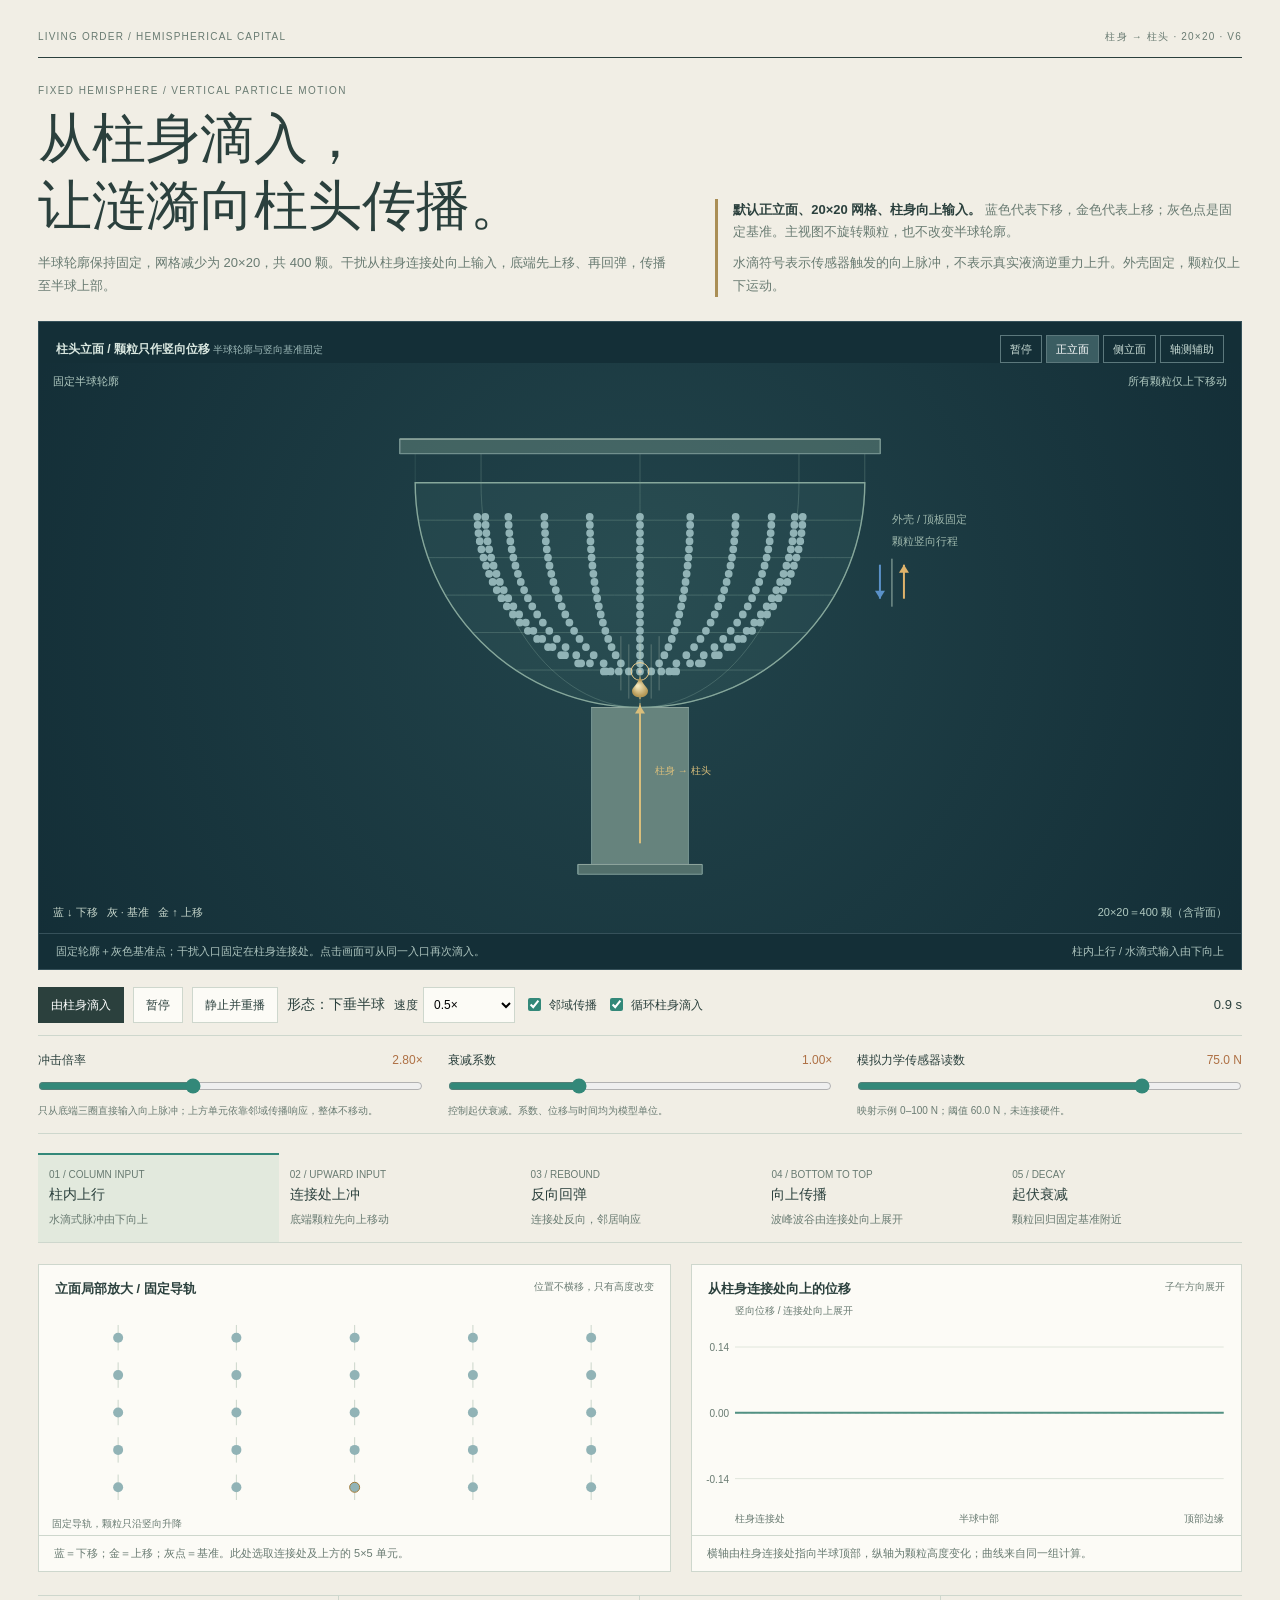
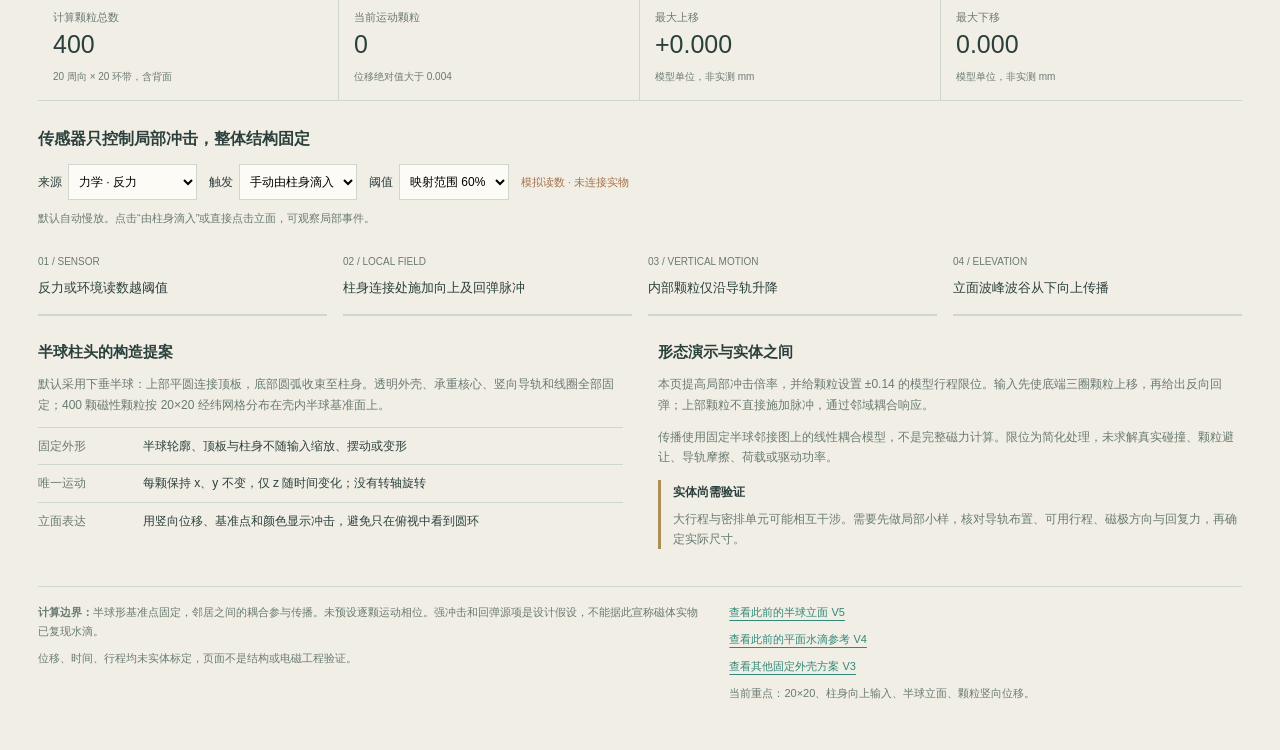
==== index.html @ 002c9b62 "Publish 20x20 bottom-up hemispherical particle demo" ====
<!doctype html><html lang="zh-CN"><head><meta charset="utf-8"><meta name="viewport" content="width=device-width,initial-scale=1"><title>半球柱头 · 柱身向上干扰 · 20×20 V6</title><meta name="description" content="固定半球柱头，20×20共400颗磁体颗粒。水滴式脉冲从柱身连接处向上输入，颗粒只沿竖向运动。"><style>
:root{--bg:#f1eee5;--ink:#2b403d;--muted:#697b72;--line:#ced7cd;--green:#338879;--blue:#5688b7;--gold:#d9ad61;--paper:#fcfbf6}*{box-sizing:border-box}body{margin:0;background:var(--bg);color:var(--ink);font:14px/1.7 "Segoe UI","Microsoft YaHei",sans-serif}main{max-width:1460px;margin:auto;padding:28px 38px 40px}button,input,select{font:inherit}button{cursor:pointer;color:inherit}button,input,select,a{touch-action:manipulation}button:focus-visible,input:focus-visible,select:focus-visible,a:focus-visible{outline:3px solid var(--green);outline-offset:3px}a{color:var(--green);text-underline-offset:4px}.top{display:flex;justify-content:space-between;gap:18px;border-bottom:1px solid var(--ink);padding-bottom:12px;font-size:10px;letter-spacing:.12em;color:var(--muted)}header{display:grid;grid-template-columns:1.2fr 1fr;align-items:end;gap:45px;padding:24px 0}.eyebrow{font-size:10px;letter-spacing:.14em;color:var(--muted)}h1{font:400 clamp(34px,4.2vw,56px)/1.25 Georgia,SimSun,serif;margin:7px 0 12px}header p{font-size:13px;color:var(--muted);margin:0}.intro{border-left:3px solid #aa8e55;padding-left:15px}.intro b{color:var(--ink)}.visual{background:#142f37;border:1px solid #36515a;min-width:0}.visual-top{padding:13px 17px 0;display:flex;justify-content:space-between;align-items:center;gap:12px;color:#d8e6df;font-size:12px}.visual-top small{font-size:10px;color:#9cb8b7}.view-buttons{display:flex;gap:4px;flex-wrap:wrap}.view-buttons button{border:1px solid #5c787c;color:#c8dbd4;background:transparent;padding:4px 9px;font-size:11px}.view-buttons button[aria-pressed=true]{background:#3b5d62;color:#fff}.main-canvas{height:570px}canvas{display:block;width:100%;height:100%}.visual-footer{border-top:1px solid #36515a;color:#adc4be;padding:8px 17px;font-size:11px;display:flex;justify-content:space-between;gap:15px;flex-wrap:wrap}.controls{display:flex;align-items:center;gap:9px;flex-wrap:wrap;margin:17px 0 12px}.btn{border:1px solid var(--line);background:var(--paper);padding:6px 12px;min-height:36px;font-size:12px}.btn.primary{background:var(--ink);border-color:var(--ink);color:white}.controls label{font-size:12px;display:flex;align-items:center;gap:5px}select{border:1px solid var(--line);background:var(--paper);padding:6px;font-size:12px;min-height:36px}input[type=checkbox],input[type=range]{accent-color:var(--green)}.clock{font-size:13px;font-variant-numeric:tabular-nums;margin-left:auto}.parameters{display:grid;grid-template-columns:repeat(3,1fr);gap:25px;padding:14px 0;border-top:1px solid var(--line);border-bottom:1px solid var(--line)}.range-label{font-size:12px;display:flex;justify-content:space-between;gap:12px}.range-label output{color:#ae7044;font-variant-numeric:tabular-nums}.parameters input[type=range]{display:block;width:100%;margin:8px 0}.parameters p{font-size:10px;color:var(--muted);margin:0}.phases{display:grid;grid-template-columns:repeat(5,1fr);border-bottom:1px solid var(--line);margin:19px 0 21px}.phase{background:transparent;border:0;border-top:2px solid transparent;text-align:left;padding:11px}.phase[aria-pressed=true]{border-top-color:var(--green);background:#e2e9dd}.phase small{display:block;font-size:10px;color:var(--muted)}.phase b{display:block;font-size:14px;font-weight:500}.phase span{font-size:11px;color:var(--muted)}.lower{display:grid;grid-template-columns:1.15fr 1fr;gap:20px}.panel{background:var(--paper);border:1px solid var(--line);min-width:0}.panel-head{padding:13px 16px 0;display:flex;justify-content:space-between;gap:15px;font-size:13px}.panel-head small{color:var(--muted);font-size:10px}.local-canvas,.profile-canvas{height:235px}.caption{padding:8px 15px;border-top:1px solid var(--line);font-size:11px;color:var(--muted)}.stats{display:grid;grid-template-columns:repeat(4,1fr);border-top:1px solid var(--line);border-bottom:1px solid var(--line);margin:23px 0}.stat{padding:12px 15px;border-right:1px solid var(--line)}.stat:last-child{border:0}.stat small{font-size:11px;color:var(--muted);display:block}.stat strong{font-size:25px;font-weight:450;display:block;line-height:1.5;font-variant-numeric:tabular-nums}.stat span{font-size:10px;color:var(--muted)}.section-head{font-size:16px;font-weight:600;margin:24px 0 12px}.sensor-controls{display:flex;align-items:center;gap:12px;flex-wrap:wrap}.sensor-controls label{font-size:12px;display:flex;gap:6px;align-items:center}.badge{font-size:11px;color:#a7734c}.status{min-height:20px;font-size:11px;color:var(--muted);margin:9px 0}.chain{display:grid;grid-template-columns:repeat(4,1fr);gap:16px;margin:20px 0 23px}.chain div{border-bottom:2px solid var(--line);padding-bottom:11px}.chain small{font-size:10px;color:var(--muted)}.chain p{font-size:13px;margin:4px 0}.explain{display:grid;grid-template-columns:1fr 1fr;gap:35px}.explain h3{font-size:15px;font-weight:600;margin:0 0 10px}.explain p{font-size:12px;color:var(--muted);margin:0 0 12px}.spec{display:grid;grid-template-columns:90px 1fr;gap:15px;border-top:1px solid var(--line);padding:8px 0;font-size:12px}.spec span:first-child{color:var(--muted)}.note{border-left:3px solid #aa8e55;padding-left:12px;margin-top:12px}.note b{font-size:12px}.note p{margin-top:5px}.foot{border-top:1px solid var(--line);padding-top:16px;margin-top:25px;display:grid;grid-template-columns:1.3fr 1fr;gap:25px;font-size:11px;color:var(--muted)}.foot p{margin:0 0 8px}button:disabled,input:disabled{opacity:.45;cursor:default}@media(max-width:850px){main{padding:22px}.main-canvas{height:510px}.parameters{gap:15px}.visual-top{align-items:start}}@media(max-width:650px){main{padding:17px 13px}header,.lower,.explain,.foot{grid-template-columns:1fr;gap:19px}.main-canvas{height:440px}.visual-top{padding:12px 12px 0;display:block}.visual-top small{display:none}.view-buttons{margin-top:9px}.visual-footer{padding:8px 12px}.parameters{grid-template-columns:1fr;gap:12px}.phases{grid-template-columns:repeat(3,1fr)}.chain{grid-template-columns:1fr 1fr}.stats{grid-template-columns:1fr 1fr}.stat{border-bottom:1px solid var(--line)}.clock{margin-left:0}.btn,select{min-height:44px}.view-buttons button{min-height:36px}.top{font-size:9px}}@media print{.controls,.parameters,.phases,.sensor-controls{display:none}.visual,.lower{break-inside:avoid}}
</style></head><body><main>
<div class="top"><span>LIVING ORDER / HEMISPHERICAL CAPITAL</span><span>柱身 → 柱头 · 20×20 · V6</span></div>
<header><div><div class="eyebrow">FIXED HEMISPHERE / VERTICAL PARTICLE MOTION</div><h1>从柱身滴入，<br>让涟漪向柱头传播。</h1><p>半球轮廓保持固定，网格减少为 20×20，共 400 颗。干扰从柱身连接处向上输入，底端先上移、再回弹，传播至半球上部。</p></div><div class="intro"><p><b>默认正立面、20×20 网格、柱身向上输入。</b> 蓝色代表下移，金色代表上移；灰色点是固定基准。主视图不旋转颗粒，也不改变半球轮廓。</p><p style="margin-top:9px">水滴符号表示传感器触发的向上脉冲，不表示真实液滴逆重力上升。外壳固定，颗粒仅上下运动。</p></div></header>
<section class="visual"><div class="visual-top"><div><b>柱头立面 / 颗粒只作竖向位移</b> <small>半球轮廓与竖向基准固定</small></div><div class="view-buttons"><button id="play-top">暂停</button><button data-view="front" aria-pressed="true">正立面</button><button data-view="side" aria-pressed="false">侧立面</button><button data-view="iso" aria-pressed="false">轴测辅助</button></div></div><div class="main-canvas"><canvas id="main-view" role="img" aria-label="固定半球形柱头的正立面，干扰从柱身向柱头输入，内部颗粒沿固定竖向导轨先上移、反向回弹并向上传播。"></canvas></div><div class="visual-footer"><span>固定轮廓＋灰色基准点；干扰入口固定在柱身连接处。点击画面可从同一入口再次滴入。</span><span id="phase-label">冲击前</span></div></section>
<div class="controls"><button class="btn primary" id="impact">由柱身滴入</button><button class="btn" id="play">暂停</button><button class="btn" id="reset">静止并重播</button><span>形态：下垂半球</span><input id="orientation" type="hidden" value="down"><label>速度 <select id="speed"><option value="0.25">慢放 0.25×</option><option value="0.5" selected>0.5×</option><option value="1">1×</option></select></label><label><input id="coupled" type="checkbox" checked>邻域传播</label><label><input id="loop" type="checkbox" checked>循环柱身滴入</label><span id="clock" class="clock">0.0 s</span></div>
<div class="parameters"><div><label class="range-label" for="strength"><span>冲击倍率</span><output id="strength-value">2.80×</output></label><input id="strength" type="range" min="100" max="550" step="10" value="280"><p>只从底端三圈直接输入向上脉冲；上方单元依靠邻域传播响应，整体不移动。</p></div><div><label class="range-label" for="damping"><span>衰减系数</span><output id="damping-value">1.00×</output></label><input id="damping" type="range" min="40" max="220" value="100"><p>控制起伏衰减。系数、位移与时间均为模型单位。</p></div><div><label class="range-label" for="reading"><span id="reading-label">模拟力学传感器读数</span><output id="reading-value">75.0 N</output></label><input id="reading" type="range" min="0" max="100" value="75"><p id="reading-range">0–100 N 为归一化示例范围，未连接硬件。</p></div></div>
<div class="phases"><button class="phase" data-time="0.45" aria-pressed="true"><small>01 / COLUMN INPUT</small><b>柱内上行</b><span>水滴式脉冲由下向上</span></button><button class="phase" data-time="1.04" aria-pressed="false"><small>02 / UPWARD INPUT</small><b>连接处上冲</b><span>底端颗粒先向上移动</span></button><button class="phase" data-time="1.28" aria-pressed="false"><small>03 / REBOUND</small><b>反向回弹</b><span>连接处反向，邻居响应</span></button><button class="phase" data-time="2.8" aria-pressed="false"><small>04 / BOTTOM TO TOP</small><b>向上传播</b><span>波峰波谷由连接处向上展开</span></button><button class="phase" data-time="4.8" aria-pressed="false"><small>05 / DECAY</small><b>起伏衰减</b><span>颗粒回归固定基准附近</span></button></div>
<div class="lower"><div class="panel"><div class="panel-head"><b>立面局部放大 / 固定导轨</b><small>位置不横移，只有高度改变</small></div><div class="local-canvas"><canvas id="local-view" role="img" aria-label="立面局部放大，灰点为静止基准，各颗粒只沿竖直导轨上下移动。"></canvas></div><div class="caption">蓝＝下移；金＝上移；灰点＝基准。此处选取连接处及上方的 5×5 单元。</div></div><div class="panel"><div class="panel-head"><b>从柱身连接处向上的位移</b><small>子午方向展开</small></div><div class="profile-canvas"><canvas id="profile-view" role="img" aria-label="从柱身连接处到半球顶部，各环带颗粒的竖向位移。"></canvas></div><div class="caption">横轴由柱身连接处指向半球顶部，纵轴为颗粒高度变化；曲线来自同一组计算。</div></div></div>
<div class="stats"><div class="stat"><small>计算颗粒总数</small><strong>400</strong><span>20 周向 × 20 环带，含背面</span></div><div class="stat"><small>当前运动颗粒</small><strong id="moving-count">0</strong><span>位移绝对值大于 0.004</span></div><div class="stat"><small>最大上移</small><strong id="up-value">0.000</strong><span>模型单位，非实测 mm</span></div><div class="stat"><small>最大下移</small><strong id="down-value">0.000</strong><span>模型单位，非实测 mm</span></div></div>
<h2 class="section-head">传感器只控制局部冲击，整体结构固定</h2><div class="sensor-controls"><label>来源 <select id="sensor"><option value="force">力学 · 反力</option><option value="light">光学 · 照度</option><option value="temperature">温湿度 · 温度</option><option value="humidity">温湿度 · 相对湿度</option></select></label><label>触发 <select id="trigger"><option value="manual">手动由柱身滴入</option><option value="threshold">读数越阈值</option></select></label><label>阈值 <select id="threshold"><option value="0.4">映射范围 40%</option><option value="0.6" selected>映射范围 60%</option><option value="0.8">映射范围 80%</option></select></label><span class="badge">模拟读数 · 未连接实物</span></div><p class="status" id="status" role="status" aria-live="polite">默认自动慢放。点击“由柱身滴入”或直接点击立面，可观察局部事件。</p>
<div class="chain"><div><small>01 / SENSOR</small><p>反力或环境读数越阈值</p></div><div><small>02 / LOCAL FIELD</small><p>柱身连接处施加向上及回弹脉冲</p></div><div><small>03 / VERTICAL MOTION</small><p>内部颗粒仅沿导轨升降</p></div><div><small>04 / ELEVATION</small><p>立面波峰波谷从下向上传播</p></div></div>
<div class="explain"><div><h3>半球柱头的构造提案</h3><p>默认采用下垂半球：上部平圆连接顶板，底部圆弧收束至柱身。透明外壳、承重核心、竖向导轨和线圈全部固定；400 颗磁性颗粒按 20×20 经纬网格分布在壳内半球基准面上。</p><div class="spec"><span>固定外形</span><span>半球轮廓、顶板与柱身不随输入缩放、摆动或变形</span></div><div class="spec"><span>唯一运动</span><span>每颗保持 x、y 不变，仅 z 随时间变化；没有转轴旋转</span></div><div class="spec"><span>立面表达</span><span>用竖向位移、基准点和颜色显示冲击，避免只在俯视中看到圆环</span></div></div><div><h3>形态演示与实体之间</h3><p>本页提高局部冲击倍率，并给颗粒设置 ±0.14 的模型行程限位。输入先使底端三圈颗粒上移，再给出反向回弹；上部颗粒不直接施加脉冲，通过邻域耦合响应。</p><p>传播使用固定半球邻接图上的线性耦合模型，不是完整磁力计算。限位为简化处理，未求解真实碰撞、颗粒避让、导轨摩擦、荷载或驱动功率。</p><div class="note"><b>实体尚需验证</b><p>大行程与密排单元可能相互干涉。需要先做局部小样，核对导轨布置、可用行程、磁极方向与回复力，再确定实际尺寸。</p></div></div></div>
<footer class="foot"><div><p><b>计算边界：</b>半球形基准点固定，邻居之间的耦合参与传播。未预设逐颗运动相位。强冲击和回弹源项是设计假设，不能据此宣称磁体实物已复现水滴。</p><p>位移、时间、行程均未实体标定，页面不是结构或电磁工程验证。</p></div><div><p><a href="archive/hemisphere-v5.html">查看此前的半球立面 V5</a></p><p><a href="archive/ripple-v4.html">查看此前的平面水滴参考 V4</a></p><p><a href="archive/magnet-v3.html">查看其他固定外壳方案 V3</a></p><p>当前重点：20×20、柱身向上输入、半球立面、颗粒竖向位移。</p></div></footer>
</main><script>
/* Illustrative scalar wave on a fixed hemispherical neighbour graph. Not a magnetic-force model. */
var HemiWave=(()=>{
 const TAU=2*Math.PI,R=.84,Z0=-.155,LIMIT=.14;
 function create(){const nx=20,ny=20,n=nx*ny,x=new Float64Array(n),y=new Float64Array(n),z=new Float64Array(n),phi=new Float64Array(n),edges=[];
  for(let r=0;r<ny;r++)for(let c=0;c<nx;c++){const i=r*nx+c,u=(r+.5)/ny,a=TAU*c/nx,rr=R*Math.sqrt(1-u*u);phi[i]=a;x[i]=rr*Math.cos(a);y[i]=rr*Math.sin(a);z[i]=Z0-R*u}
  const edge=(i,j)=>{const d=Math.hypot(x[i]-x[j],y[i]-y[j],z[i]-z[j]),weight=Math.min(12,(.065/d)**2);edges.push({i,j,weight})};
  for(let r=0;r<ny;r++)for(let c=0;c<nx;c++){const i=r*nx+c;edge(i,r*nx+(c+1)%nx);if(r<ny-1)edge(i,(r+1)*nx+c)}
  const entrySource=(ny-1)*nx+Math.floor(nx*.75);
  return{nx,ny,n,x,y,z,phi,edges,q:new Float64Array(n),v:new Float64Array(n),a:new Float64Array(n),time:0,events:[],nextID:1,source:entrySource,entrySource};
 }
 function drop(w,strength=2.8){w.source=w.entrySource;const e={id:w.nextID++,source:w.entrySource,strength,born:w.time,hit:false,rebound:false};w.events.push(e);if(w.events.length>10)w.events.shift();return e}
 function kick(w,e,amplitude,width){const pole=Z0-R;for(let i=(w.ny-3)*w.nx;i<w.n;i++){const d2=w.x[i]**2+w.y[i]**2+(w.z[i]-pole)**2,ex=d2/(2*width*width);if(ex<10)w.v[i]+=amplitude*Math.exp(-ex)}}
 function step(w,dt,p){for(const e of w.events){const age=w.time-e.born;if(!e.hit&&age>=.95){kick(w,e,4.2*e.strength,.22);e.hit=true}if(e.hit&&!e.rebound&&age>=1.13){kick(w,e,-3.3*e.strength,.24);e.rebound=true}}
  for(let i=0;i<w.n;i++)w.a[i]=-7*w.q[i]-.7*p.damping*w.v[i];
  if(p.coupled)for(const e of w.edges){const f=34*e.weight*(w.q[e.j]-w.q[e.i]);w.a[e.i]+=f;w.a[e.j]-=f}
  for(let i=0;i<w.n;i++){w.v[i]+=w.a[i]*dt;w.q[i]+=w.v[i]*dt;if(w.q[i]>LIMIT){w.q[i]=LIMIT;w.v[i]=Math.min(0,w.v[i])*.15}else if(w.q[i]<-LIMIT){w.q[i]=-LIMIT;w.v[i]=Math.max(0,w.v[i])*.15}}
  w.time+=dt;
 }
 function stats(w){let up=0,down=0,moving=0,remote=0,energy=0;const s=w.source;for(let i=0;i<w.n;i++){up=Math.max(up,w.q[i]);down=Math.min(down,w.q[i]);if(Math.abs(w.q[i])>.004)moving++;const d=Math.hypot(w.x[i]-w.x[s],w.y[i]-w.y[s],w.z[i]-w.z[s]);if(d>.65)remote+=w.q[i]**2;energy+=w.v[i]**2+7*w.q[i]**2}return{up,down,moving,remote,energy}}
 return{create,drop,step,stats,R,Z0,LIMIT};
})();
if(typeof module!=='undefined'&&module.exports)module.exports=HemiWave;

(()=>{'use strict';
 const $=id=>document.getElementById(id),PI=Math.PI,C={ink:'#2b403d',muted:'#697b72',gold:'#dfb36b',blue:'#5a91c8'},sensors={force:{name:'力学',lo:0,hi:100,unit:'N',digits:1},light:{name:'照度',lo:0,hi:1000,unit:'lx',digits:0},temperature:{name:'温度',lo:15,hi:35,unit:'°C',digits:1},humidity:{name:'相对湿度',lo:30,hi:80,unit:'%RH',digits:1}};
 const p={strength:2.8,damping:1,coupled:true,speed:.5,source:'force',reading:.75,trigger:'manual',threshold:.6},state={view:'front',orientation:'down',playing:true,seeking:false,token:0,armed:true,lastTrigger:-Infinity};
 let world=HemiWave.create(),clockID=null,lastStamp=0,acc=0,projected=[],phaseLast=-1;
 const palette=['#376da1','#4d8ac0','#7ab4d8','#a0c8d9','#91b3b6','#c1c9a2','#dfc48d','#edc177','#f8dba6'];
 function canvas(id){const c=$(id),r=c.getBoundingClientRect(),w=Math.max(1,r.width),h=Math.max(1,r.height),d=Math.min(2,window.devicePixelRatio||1);if(c.width!==Math.round(w*d)||c.height!==Math.round(h*d)){c.width=Math.round(w*d);c.height=Math.round(h*d)}const ctx=c.getContext('2d');ctx.setTransform(d,0,0,d,0,0);ctx.clearRect(0,0,w,h);return{ctx,w,h}}
 function text(ctx,t,x,y,color='#abc2be',size=11,align='left'){ctx.font=`${size}px "Segoe UI","Microsoft YaHei",sans-serif`;ctx.textAlign=align;ctx.fillStyle=color;ctx.fillText(t,x,y)}
 function line(ctx,a,b,color,width=1,dash=[]){ctx.beginPath();ctx.setLineDash(dash);ctx.moveTo(...a);ctx.lineTo(...b);ctx.strokeStyle=color;ctx.lineWidth=width;ctx.stroke();ctx.setLineDash([])}
 function circle(ctx,x,y,r,fill,stroke){ctx.beginPath();ctx.arc(x,y,Math.max(.1,r),0,2*PI);if(fill){ctx.fillStyle=fill;ctx.fill()}if(stroke){ctx.strokeStyle=stroke;ctx.lineWidth=1;ctx.stroke()}}
 function polygon(ctx,ps,fill,stroke){ctx.beginPath();ps.forEach((q,i)=>i?ctx.lineTo(...q):ctx.moveTo(...q));ctx.closePath();if(fill){ctx.fillStyle=fill;ctx.fill()}if(stroke){ctx.strokeStyle=stroke;ctx.lineWidth=1;ctx.stroke()}}
 function arrow(ctx,x,y1,y2,color){line(ctx,[x,y1],[x,y2],color,2);const dir=y2>y1?1:-1;polygon(ctx,[[x,y2],[x-5,y2-dir*8],[x+5,y2-dir*8]],color)}
 function color(q){return palette[Math.max(0,Math.min(8,Math.round(4+q/HemiWave.LIMIT*4)))]}
 function sensorText(){const s=sensors[p.source],raw=s.lo+(s.hi-s.lo)*p.reading;$('reading-label').textContent='模拟'+s.name+'传感器读数';$('reading-value').textContent=raw.toFixed(s.digits)+' '+s.unit;$('reading-range').textContent=`映射示例 ${s.lo}–${s.hi} ${s.unit}；阈值 ${(s.lo+(s.hi-s.lo)*p.threshold).toFixed(s.digits)} ${s.unit}，未连接硬件。`;$('strength').disabled=p.trigger==='threshold';$('strength-value').textContent=eventStrength().toFixed(2)+'×'}
 function eventStrength(){return p.trigger==='threshold'?1.5+3.5*p.reading:p.strength}
 function addImpact(source=world.source,reason='柱身连接处滴入'){HemiWave.drop(world,eventStrength(),source);state.playing=true;lastStamp=0;$('status').textContent=reason+'：局部输入 '+eventStrength().toFixed(2)+'×；脉冲从柱身向柱头输入；半球固定，颗粒只沿竖向移动。';render()}
 function reset(playing=true,withEvent=true){state.token++;state.seeking=false;state.playing=playing;state.armed=!withEvent||p.trigger==='manual';state.lastTrigger=-Infinity;world=HemiWave.create();lastStamp=0;acc=0;phaseLast=-1;busy(false);if(withEvent)HemiWave.drop(world,eventStrength());render()}
 function sensorCheck(){sensorText();if(p.trigger!=='threshold')return;if(p.reading<p.threshold-.05)state.armed=true;if(p.reading>=p.threshold&&state.armed&&world.time-state.lastTrigger>1){state.armed=false;state.lastTrigger=world.time;$('loop').checked=false;addImpact(world.source,'模拟传感器越阈值')}}
 function phase(){const e=world.events[world.events.length-1];if(!e)return -1;const a=world.time-e.born;return a<.95?0:a<1.13?1:a<1.65?2:a<4.4?3:4}
 function drawMain(){const {ctx,w,h}=canvas('main-view'),up=state.orientation==='up',sign=up?-1:1,iso=state.view==='iso',side=state.view==='side',scale=iso?Math.min(w*.27,h*.29):Math.min(w*.31,h*.34),cx=w*.5,oy=h*(iso?(up?.61:.32):(up?.60:.21)),P=(x,y,z)=>iso?[cx+scale*(.82*x-.55*y),oy+scale*(.25*x+.30*y-.90*z)]:[cx+scale*(side?y:x),oy-scale*z];
  const bg=ctx.createRadialGradient(cx,h*.4,0,cx,h*.5,w*.7);bg.addColorStop(0,'#22444b');bg.addColorStop(1,'#102932');ctx.fillStyle=bg;ctx.fillRect(0,0,w,h);
  const topZ=up?1.30:.15,shaftTop=up?-.05:-1.16,shaftBottom=up?-.95:-1.97;
  const box=(z,half,height,fill)=>{const a=[[-half,-half],[half,-half],[half,half],[-half,half]];for(let i=0;i<4;i++)polygon(ctx,[P(...a[i],z),P(...a[(i+1)%4],z),P(...a[(i+1)%4],z+height),P(...a[i],z+height)],fill,'#73918e');polygon(ctx,a.map(q=>P(...q,z+height)),fill,'#8ca39b')};
  box(shaftBottom,.25,shaftTop-shaftBottom,'#66837d');box(shaftBottom-.05,.32,.05,'#526f6b');
  if(!iso){ctx.beginPath();ctx.moveTo(cx-1.16*scale,oy);ctx.arc(cx,oy,1.16*scale,up?PI:0,up?2*PI:PI);ctx.closePath();ctx.fillStyle='rgba(91,136,131,.12)';ctx.fill();ctx.strokeStyle='#86a79b';ctx.lineWidth=1.4;ctx.stroke()}
  // Fixed shell ribs and ring baselines; no dependence on input or displacement.
  ctx.beginPath();for(let j=0;j<9;j++){const phi=j/8*2*PI;for(let k=0;k<=32;k++){const a=k/32*PI/2,rr=1.16*Math.cos(a),z=-sign*1.16*Math.sin(a),q=P(rr*Math.cos(phi),rr*Math.sin(phi),z);k===0?ctx.moveTo(...q):ctx.lineTo(...q)}ctx.moveTo(...P(1.16*Math.cos(phi),1.16*Math.sin(phi),0));ctx.lineTo(...P(1.16*Math.cos(phi),1.16*Math.sin(phi),topZ))}for(let band=1;band<6;band++){const u=band/6,rr=1.16*Math.sqrt(1-u*u),z=-sign*1.16*u;for(let j=0;j<=96;j++){const a=j/96*2*PI,q=P(rr*Math.cos(a),rr*Math.sin(a),z);j===0?ctx.moveTo(...q):ctx.lineTo(...q)}}ctx.strokeStyle='rgba(132,170,159,.27)';ctx.lineWidth=.65;ctx.stroke();
  projected=[];for(let i=0;i<world.n;i++){const visible=iso?(world.y[i]<.22):(side?world.x[i]>-.012:world.y[i]<.012);if(!visible)continue;const rest=P(world.x[i],world.y[i],sign*world.z[i]),pos=P(world.x[i],world.y[i],sign*world.z[i]+world.q[i]);projected.push({i,rest,pos})}
  // Static dots and the lines from them make the strictly vertical degree of freedom legible.
  ctx.beginPath();for(const o of projected){ctx.moveTo(o.rest[0]+.7,o.rest[1]);ctx.arc(o.rest[0],o.rest[1],.7,0,2*PI)}ctx.fillStyle='#566f70';ctx.fill();
  for(const positive of [false,true]){ctx.beginPath();for(const o of projected){if((world.q[o.i]>=0)!==positive)continue;ctx.moveTo(...o.rest);ctx.lineTo(...o.pos)}ctx.strokeStyle=positive?'rgba(228,185,110,.45)':'rgba(88,155,207,.47)';ctx.lineWidth=.75;ctx.stroke()}
  const radius=Math.max(1.6,Math.min(4.8,scale*.020));for(let k=0;k<9;k++){ctx.beginPath();for(const o of projected){if(Math.max(0,Math.min(8,Math.round(4+world.q[o.i]/HemiWave.LIMIT*4)))!==k)continue;ctx.moveTo(o.pos[0]+radius,o.pos[1]);ctx.arc(o.pos[0],o.pos[1],radius,0,2*PI)}ctx.fillStyle=palette[k];ctx.fill()}
  box(topZ,1.24,.075,'rgba(112,147,137,.26)');
  const src=world.source,base=P(world.x[src],world.y[src],sign*world.z[src]),active=P(world.x[src],world.y[src],sign*world.z[src]+world.q[src]),row=Math.floor(src/world.nx),col=src%world.nx;
  for(let dr=-1;dr<=1;dr++)for(let dc=-1;dc<=1;dc++){const r=row+dr;if(r<0||r>=world.ny)continue;const i=r*world.nx+(col+dc+world.nx)%world.nx,a=P(world.x[i],world.y[i],sign*world.z[i]-HemiWave.LIMIT),b=P(world.x[i],world.y[i],sign*world.z[i]+HemiWave.LIMIT);line(ctx,a,b,'rgba(195,212,192,.43)',.75)}
  circle(ctx,active[0],active[1],radius+5,null,'#f0cf8e');circle(ctx,base[0],base[1],2,'#c2c9bd');
  const k=phase(),entry=P(0,0,HemiWave.Z0-HemiWave.R),shaftStart=P(0,0,-1.86),shaftEnd=P(0,0,-1.15),event=world.events[world.events.length-1];
  line(ctx,shaftStart,entry,'#c5b17a',1.2,[4,4]);arrow(ctx,shaftStart[0],shaftStart[1],shaftEnd[1],'#d9be7b');
  if(k===0&&event){const progress=Math.max(0,Math.min(1,(world.time-event.born)/.95)),z=-1.86+progress*((HemiWave.Z0-HemiWave.R)+1.86),q=P(0,0,z),rr=Math.max(4,Math.min(8,scale*.045)),gr=ctx.createRadialGradient(q[0]-rr*.3,q[1]-rr*.3,1,q[0],q[1],rr);gr.addColorStop(0,'#f4e8bc');gr.addColorStop(1,'#b59856');ctx.beginPath();ctx.moveTo(q[0],q[1]-rr*1.5);ctx.bezierCurveTo(q[0]-rr*.3,q[1]-rr*.4,q[0]-rr,q[1]-rr*.1,q[0]-rr,q[1]+rr*.3);ctx.bezierCurveTo(q[0]-rr,q[1]+rr*1.4,q[0]+rr,q[1]+rr*1.4,q[0]+rr,q[1]+rr*.3);ctx.bezierCurveTo(q[0]+rr,q[1]-rr*.1,q[0]+rr*.3,q[1]-rr*.4,q[0],q[1]-rr*1.5);ctx.fillStyle=gr;ctx.fill()}
  if(k===1)arrow(ctx,entry[0]+17,entry[1]+27,entry[1]-27,C.gold);if(k===2)arrow(ctx,entry[0]+17,entry[1]-27,entry[1]+27,C.blue);
  text(ctx,'柱身 → 柱头',shaftStart[0]+15,(shaftStart[1]+shaftEnd[1])/2,'#d9be7b',10);
  text(ctx,'固定半球轮廓',14,22,'#b0c9c0',11);text(ctx,iso?'轴测仅作辅助':'所有颗粒仅上下移动',w-14,22,'#b0c9c0',11,'right');text(ctx,w<500?'蓝↓ 金↑ · 灰点为基准':'蓝 ↓ 下移   灰 · 基准   金 ↑ 上移',14,h-17,'#c5d5ca',11);text(ctx,w<500?'400 颗':'20×20＝400 颗（含背面）',w-14,h-17,'#b0c9c0',11,'right');
  if(w>760){const x=cx+scale*1.30;text(ctx,'外壳 / 顶板固定',x,oy+40,'#9db7ac',11);text(ctx,'颗粒竖向行程',x,oy+62,'#9db7ac',11);line(ctx,[x,oy+76],[x,oy+124],'#9db7ac',1);arrow(ctx,x+12,oy+116,oy+82,C.gold);arrow(ctx,x-12,oy+82,oy+116,C.blue)}
 }
 function drawLocal(){const {ctx,w,h}=canvas('local-view'),src=world.source,sr=Math.min(world.ny-3,Math.floor(src/world.nx)),sc=src%world.nx,dx=(w-40)/5,dy=(h-48)/5;
  for(let dr=-2;dr<=2;dr++)for(let dc=-2;dc<=2;dc++){const r=sr+dr;if(r<0||r>=world.ny)continue;const i=r*world.nx+(sc+dc+world.nx)%world.nx,x=20+(dc+2.5)*dx,y=19+(dr+2.5)*dy,z=world.q[i]/HemiWave.LIMIT*dy*.29;line(ctx,[x,y-dy*.34],[x,y+dy*.34],'#cbd6cb',1);line(ctx,[x-4,y],[x+4,y],'#adbba9',1);circle(ctx,x,y,1.7,'#929f91');line(ctx,[x,y],[x,y-z],world.q[i]>=0?C.gold:C.blue,1.6);circle(ctx,x,y-z,Math.min(5,dx*.12),color(world.q[i]),i===src?'#a07a38':null)}
  text(ctx,'固定导轨，颗粒只沿竖向升降',13,h-8,C.muted,10);}
 function drawProfile(){const {ctx,w,h}=canvas('profile-view'),src=world.source,col=src%world.nx,left=43,right=w-17,mid=h*.48,scale=h*.28/HemiWave.LIMIT;
  for(const v of [-HemiWave.LIMIT,0,HemiWave.LIMIT]){const y=mid-v*scale;line(ctx,[left,y],[right,y],v===0?'#b9c7b6':'#e0e6dc',1,v===0?[4,4]:[]);text(ctx,v.toFixed(2),left-6,y+4,C.muted,10,'right')}
  ctx.beginPath();for(let k=0;k<world.ny;k++){const row=world.ny-1-k,i=row*world.nx+col,q=[left+k/(world.ny-1)*(right-left),mid-world.q[i]*scale];k?ctx.lineTo(...q):ctx.moveTo(...q)}ctx.strokeStyle='#529183';ctx.lineWidth=2;ctx.stroke();text(ctx,'柱身连接处',left,h-13,C.muted,10);text(ctx,'半球中部',(left+right)/2,h-13,C.muted,10,'center');text(ctx,'顶部边缘',right,h-13,C.muted,10,'right');text(ctx,'竖向位移 / 连接处向上展开',left,14,C.muted,10);}
 function render(){drawMain();drawLocal();drawProfile();const k=phase(),labels=['柱内上行 / 水滴式输入由下向上','连接处上冲 / 底端颗粒上移','反向回弹 / 连接处下移','向上传播 / 上方环带逐步响应','起伏衰减 / 返回基准附近'];$('phase-label').textContent=k<0?'静止':labels[k];if(k!==phaseLast){document.querySelectorAll('[data-time]').forEach((b,i)=>b.setAttribute('aria-pressed',String(k===i)));phaseLast=k}for(const id of ['play','play-top'])$(id).textContent=state.playing?'暂停':'播放';$('clock').textContent=world.time.toFixed(1)+' s';const s=HemiWave.stats(world);$('moving-count').textContent=s.moving.toLocaleString();$('up-value').textContent='+'+s.up.toFixed(3);$('down-value').textContent=s.down.toFixed(3);}
 function busy(on){state.seeking=on;for(const id of ['impact','play','play-top','reset'])$(id).disabled=on;document.querySelectorAll('[data-time]').forEach(b=>b.disabled=on)}
 async function seek(t){reset(false);busy(true);const token=state.token;$('status').textContent='从静止基准重新计算…';while(world.time<t-1e-8){for(let k=0;k<70&&world.time<t-1e-8;k++)HemiWave.step(world,Math.min(1/180,t-world.time),p);await new Promise(resolve=>setTimeout(resolve,0));if(token!==state.token)return}busy(false);$('status').textContent='已暂停在 '+t.toFixed(2)+' s，点击播放继续。';render()}
 function toggle(){state.playing=!state.playing;lastStamp=0;acc=0;$('status').textContent=state.playing?'运行中：固定半球立面内，颗粒持续上下运动。':'已暂停；点击播放继续。';render()}
 $('impact').addEventListener('click',()=>addImpact());$('play').addEventListener('click',toggle);$('play-top').addEventListener('click',toggle);$('reset').addEventListener('click',()=>reset(true));$('speed').addEventListener('change',e=>p.speed=+e.target.value);$('orientation').addEventListener('change',e=>{state.orientation=e.target.value;render()});$('strength').addEventListener('input',e=>{p.strength=+e.target.value/100;sensorText()});$('damping').addEventListener('input',e=>{p.damping=+e.target.value/100;$('damping-value').textContent=p.damping.toFixed(2)+'×'});$('coupled').addEventListener('change',e=>{p.coupled=e.target.checked;reset(true)});
 $('sensor').addEventListener('change',e=>{p.source=e.target.value;state.armed=true;sensorCheck()});$('reading').addEventListener('input',e=>{p.reading=+e.target.value/100;sensorCheck()});$('trigger').addEventListener('change',e=>{p.trigger=e.target.value;if(p.trigger==='threshold')reset(false,false);state.armed=true;state.lastTrigger=-Infinity;sensorCheck()});$('threshold').addEventListener('change',e=>{p.threshold=+e.target.value;sensorCheck()});
 document.querySelectorAll('[data-view]').forEach(b=>b.addEventListener('click',()=>{state.view=b.dataset.view;document.querySelectorAll('[data-view]').forEach(v=>v.setAttribute('aria-pressed',String(v===b)));render()}));document.querySelectorAll('[data-time]').forEach(b=>b.addEventListener('click',()=>seek(+b.dataset.time)));
 $('main-view').addEventListener('click',()=>{if(!state.seeking)addImpact(world.entrySource,'柱身连接处滴入')});window.addEventListener('resize',render);
 function stopClock(){if(clockID!==null){clearInterval(clockID);clockID=null}}function fail(error){state.playing=false;busy(false);$('play').textContent='播放';$('play-top').textContent='播放';$('status').textContent='动画中断：'+(error?.message||String(error));console.error(error)}
 function tick(stamp){if(lastStamp&&state.playing&&!state.seeking){acc+=Math.min(.12,(stamp-lastStamp)/1000)*p.speed;while(acc>=1/180){HemiWave.step(world,1/180,p);acc-=1/180}if(p.trigger==='threshold')sensorCheck();if(world.time>8&&$('loop').checked&&p.trigger==='manual'&&world.events.length===1)reset(true)}lastStamp=stamp;if(state.playing)render()}
 function startClock(){stopClock();clockID=setInterval(()=>{try{tick(typeof performance!=='undefined'?performance.now():Date.now())}catch(error){fail(error)}},33)}window.addEventListener('pagehide',stopClock);window.addEventListener('pageshow',()=>{lastStamp=0;startClock()});window.addEventListener('error',e=>fail(e.error||e.message));
 try{sensorText();HemiWave.drop(world,p.strength);render();startClock()}catch(error){fail(error)}
 window.__hemiDemo={state,parameters:p,getWorld:()=>world,getProjected:()=>projected,render,reset,addImpact,seek,step:dt=>HemiWave.step(world,dt,p),stopClock,startClock,fixedGeometry:()=>({radius:1.16,orientation:state.orientation,shaftWidth:.50,stroke:HemiWave.LIMIT})};
})();

</script></body></html>
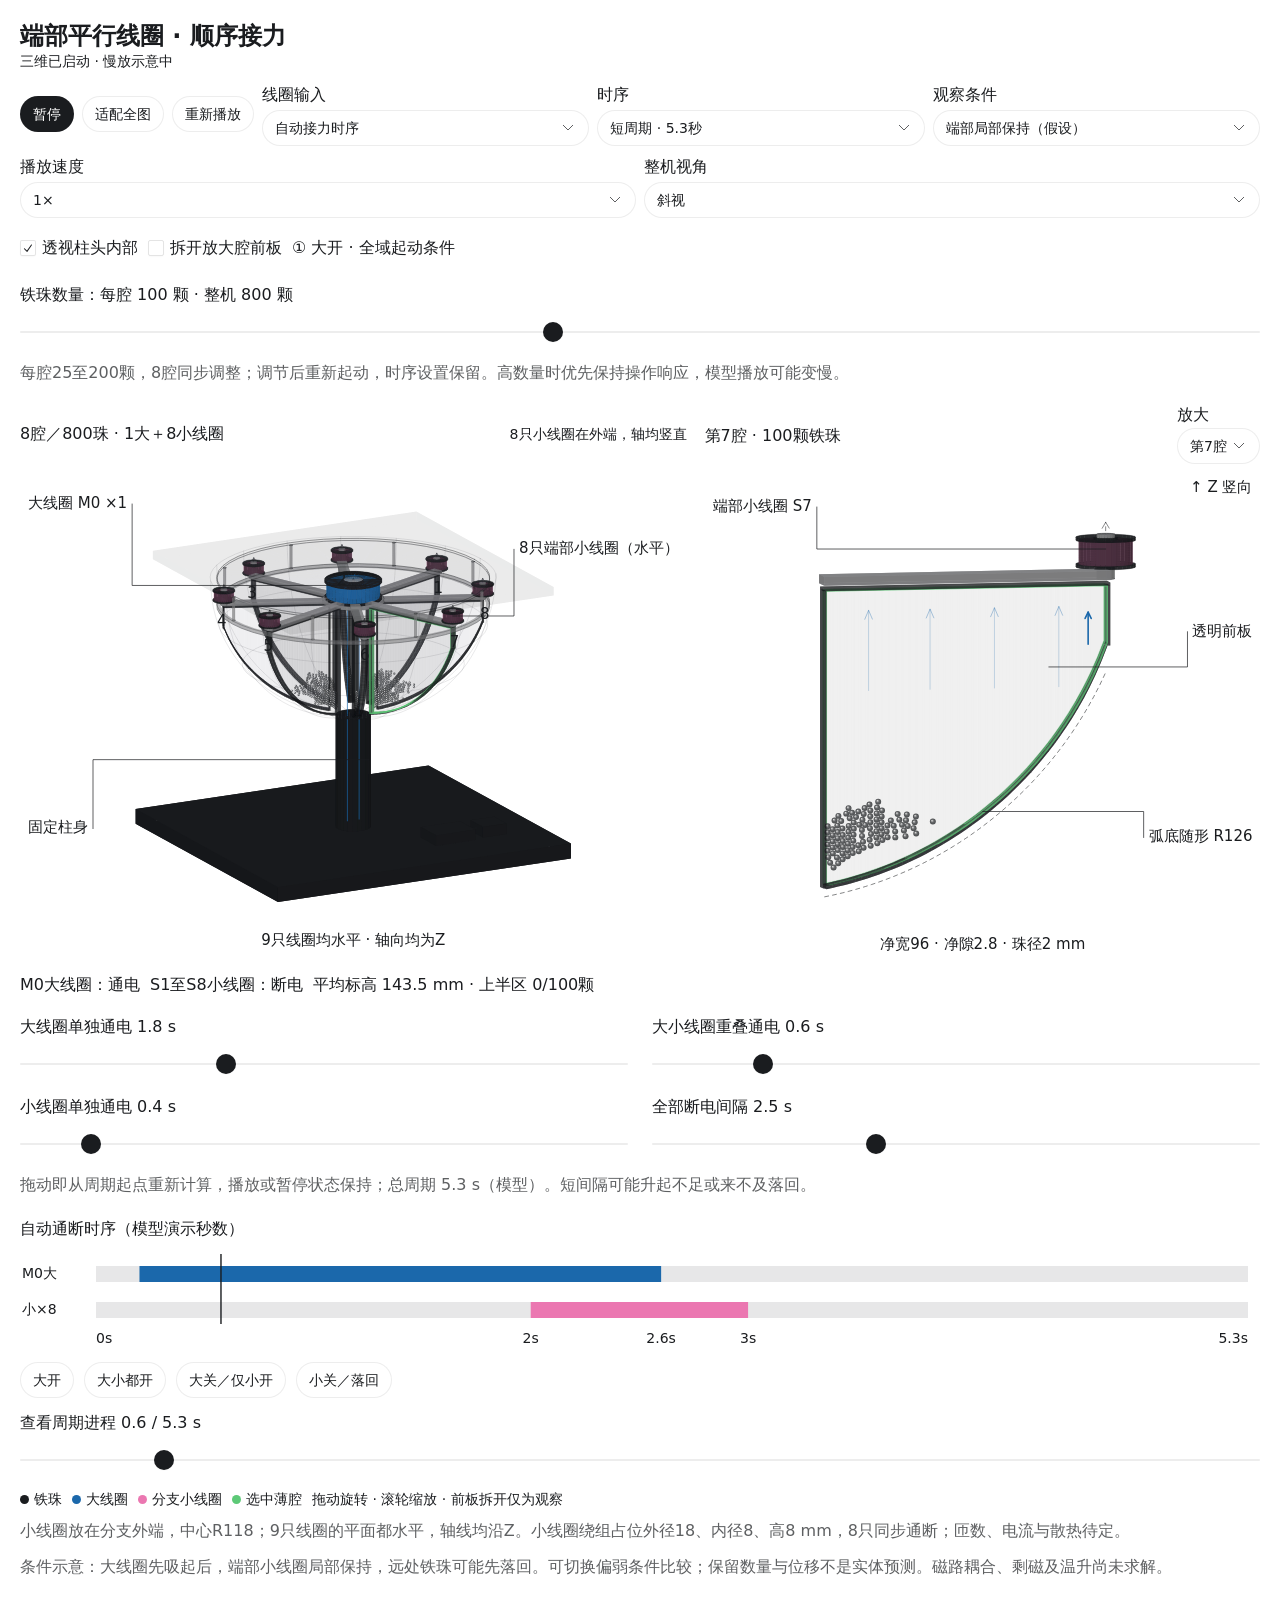
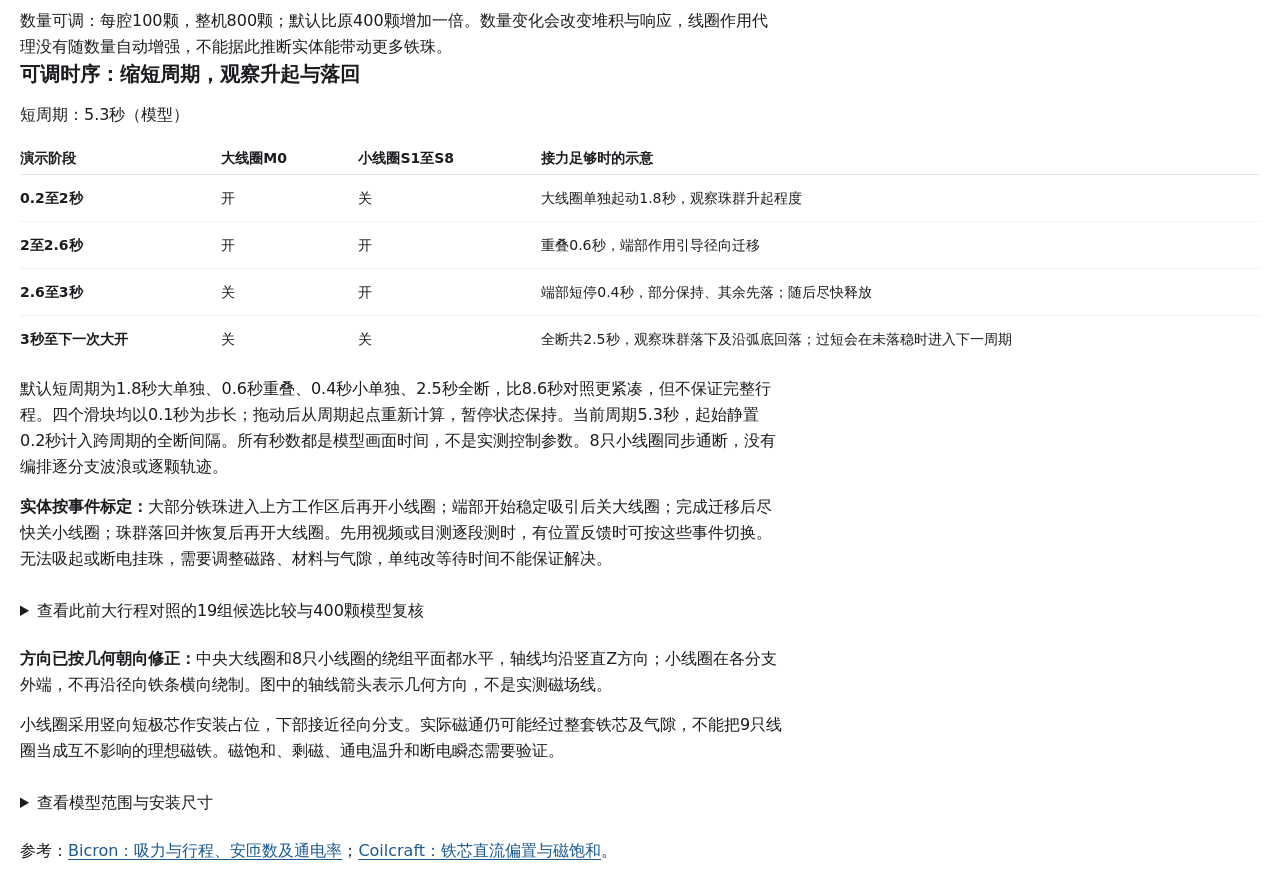
==== commit 6c0790a6: "Publish coil relay demo with adjustable bead count and timing" ====
--- a/index.html
+++ b/index.html
@@ -1,104 +1,2012 @@
-<!doctype html><html lang="zh-CN"><head><meta charset="utf-8"><meta name="viewport" content="width=device-width,initial-scale=1"><title>半球柱头 · 柱身向上干扰 · 20×20 V6</title><meta name="description" content="固定半球柱头，20×20共400颗磁体颗粒。水滴式脉冲从柱身连接处向上输入，颗粒只沿竖向运动。"><style>
-:root{--bg:#f1eee5;--ink:#2b403d;--muted:#697b72;--line:#ced7cd;--green:#338879;--blue:#5688b7;--gold:#d9ad61;--paper:#fcfbf6}*{box-sizing:border-box}body{margin:0;background:var(--bg);color:var(--ink);font:14px/1.7 "Segoe UI","Microsoft YaHei",sans-serif}main{max-width:1460px;margin:auto;padding:28px 38px 40px}button,input,select{font:inherit}button{cursor:pointer;color:inherit}button,input,select,a{touch-action:manipulation}button:focus-visible,input:focus-visible,select:focus-visible,a:focus-visible{outline:3px solid var(--green);outline-offset:3px}a{color:var(--green);text-underline-offset:4px}.top{display:flex;justify-content:space-between;gap:18px;border-bottom:1px solid var(--ink);padding-bottom:12px;font-size:10px;letter-spacing:.12em;color:var(--muted)}header{display:grid;grid-template-columns:1.2fr 1fr;align-items:end;gap:45px;padding:24px 0}.eyebrow{font-size:10px;letter-spacing:.14em;color:var(--muted)}h1{font:400 clamp(34px,4.2vw,56px)/1.25 Georgia,SimSun,serif;margin:7px 0 12px}header p{font-size:13px;color:var(--muted);margin:0}.intro{border-left:3px solid #aa8e55;padding-left:15px}.intro b{color:var(--ink)}.visual{background:#142f37;border:1px solid #36515a;min-width:0}.visual-top{padding:13px 17px 0;display:flex;justify-content:space-between;align-items:center;gap:12px;color:#d8e6df;font-size:12px}.visual-top small{font-size:10px;color:#9cb8b7}.view-buttons{display:flex;gap:4px;flex-wrap:wrap}.view-buttons button{border:1px solid #5c787c;color:#c8dbd4;background:transparent;padding:4px 9px;font-size:11px}.view-buttons button[aria-pressed=true]{background:#3b5d62;color:#fff}.main-canvas{height:570px}canvas{display:block;width:100%;height:100%}.visual-footer{border-top:1px solid #36515a;color:#adc4be;padding:8px 17px;font-size:11px;display:flex;justify-content:space-between;gap:15px;flex-wrap:wrap}.controls{display:flex;align-items:center;gap:9px;flex-wrap:wrap;margin:17px 0 12px}.btn{border:1px solid var(--line);background:var(--paper);padding:6px 12px;min-height:36px;font-size:12px}.btn.primary{background:var(--ink);border-color:var(--ink);color:white}.controls label{font-size:12px;display:flex;align-items:center;gap:5px}select{border:1px solid var(--line);background:var(--paper);padding:6px;font-size:12px;min-height:36px}input[type=checkbox],input[type=range]{accent-color:var(--green)}.clock{font-size:13px;font-variant-numeric:tabular-nums;margin-left:auto}.parameters{display:grid;grid-template-columns:repeat(3,1fr);gap:25px;padding:14px 0;border-top:1px solid var(--line);border-bottom:1px solid var(--line)}.range-label{font-size:12px;display:flex;justify-content:space-between;gap:12px}.range-label output{color:#ae7044;font-variant-numeric:tabular-nums}.parameters input[type=range]{display:block;width:100%;margin:8px 0}.parameters p{font-size:10px;color:var(--muted);margin:0}.phases{display:grid;grid-template-columns:repeat(5,1fr);border-bottom:1px solid var(--line);margin:19px 0 21px}.phase{background:transparent;border:0;border-top:2px solid transparent;text-align:left;padding:11px}.phase[aria-pressed=true]{border-top-color:var(--green);background:#e2e9dd}.phase small{display:block;font-size:10px;color:var(--muted)}.phase b{display:block;font-size:14px;font-weight:500}.phase span{font-size:11px;color:var(--muted)}.lower{display:grid;grid-template-columns:1.15fr 1fr;gap:20px}.panel{background:var(--paper);border:1px solid var(--line);min-width:0}.panel-head{padding:13px 16px 0;display:flex;justify-content:space-between;gap:15px;font-size:13px}.panel-head small{color:var(--muted);font-size:10px}.local-canvas,.profile-canvas{height:235px}.caption{padding:8px 15px;border-top:1px solid var(--line);font-size:11px;color:var(--muted)}.stats{display:grid;grid-template-columns:repeat(4,1fr);border-top:1px solid var(--line);border-bottom:1px solid var(--line);margin:23px 0}.stat{padding:12px 15px;border-right:1px solid var(--line)}.stat:last-child{border:0}.stat small{font-size:11px;color:var(--muted);display:block}.stat strong{font-size:25px;font-weight:450;display:block;line-height:1.5;font-variant-numeric:tabular-nums}.stat span{font-size:10px;color:var(--muted)}.section-head{font-size:16px;font-weight:600;margin:24px 0 12px}.sensor-controls{display:flex;align-items:center;gap:12px;flex-wrap:wrap}.sensor-controls label{font-size:12px;display:flex;gap:6px;align-items:center}.badge{font-size:11px;color:#a7734c}.status{min-height:20px;font-size:11px;color:var(--muted);margin:9px 0}.chain{display:grid;grid-template-columns:repeat(4,1fr);gap:16px;margin:20px 0 23px}.chain div{border-bottom:2px solid var(--line);padding-bottom:11px}.chain small{font-size:10px;color:var(--muted)}.chain p{font-size:13px;margin:4px 0}.explain{display:grid;grid-template-columns:1fr 1fr;gap:35px}.explain h3{font-size:15px;font-weight:600;margin:0 0 10px}.explain p{font-size:12px;color:var(--muted);margin:0 0 12px}.spec{display:grid;grid-template-columns:90px 1fr;gap:15px;border-top:1px solid var(--line);padding:8px 0;font-size:12px}.spec span:first-child{color:var(--muted)}.note{border-left:3px solid #aa8e55;padding-left:12px;margin-top:12px}.note b{font-size:12px}.note p{margin-top:5px}.foot{border-top:1px solid var(--line);padding-top:16px;margin-top:25px;display:grid;grid-template-columns:1.3fr 1fr;gap:25px;font-size:11px;color:var(--muted)}.foot p{margin:0 0 8px}button:disabled,input:disabled{opacity:.45;cursor:default}@media(max-width:850px){main{padding:22px}.main-canvas{height:510px}.parameters{gap:15px}.visual-top{align-items:start}}@media(max-width:650px){main{padding:17px 13px}header,.lower,.explain,.foot{grid-template-columns:1fr;gap:19px}.main-canvas{height:440px}.visual-top{padding:12px 12px 0;display:block}.visual-top small{display:none}.view-buttons{margin-top:9px}.visual-footer{padding:8px 12px}.parameters{grid-template-columns:1fr;gap:12px}.phases{grid-template-columns:repeat(3,1fr)}.chain{grid-template-columns:1fr 1fr}.stats{grid-template-columns:1fr 1fr}.stat{border-bottom:1px solid var(--line)}.clock{margin-left:0}.btn,select{min-height:44px}.view-buttons button{min-height:36px}.top{font-size:9px}}@media print{.controls,.parameters,.phases,.sensor-controls{display:none}.visual,.lower{break-inside:avoid}}
-</style></head><body><main>
-<div class="top"><span>LIVING ORDER / HEMISPHERICAL CAPITAL</span><span>柱身 → 柱头 · 20×20 · V6</span></div>
-<header><div><div class="eyebrow">FIXED HEMISPHERE / VERTICAL PARTICLE MOTION</div><h1>从柱身滴入，<br>让涟漪向柱头传播。</h1><p>半球轮廓保持固定，网格减少为 20×20，共 400 颗。干扰从柱身连接处向上输入，底端先上移、再回弹，传播至半球上部。</p></div><div class="intro"><p><b>默认正立面、20×20 网格、柱身向上输入。</b> 蓝色代表下移，金色代表上移；灰色点是固定基准。主视图不旋转颗粒，也不改变半球轮廓。</p><p style="margin-top:9px">水滴符号表示传感器触发的向上脉冲，不表示真实液滴逆重力上升。外壳固定，颗粒仅上下运动。</p></div></header>
-<section class="visual"><div class="visual-top"><div><b>柱头立面 / 颗粒只作竖向位移</b> <small>半球轮廓与竖向基准固定</small></div><div class="view-buttons"><button id="play-top">暂停</button><button data-view="front" aria-pressed="true">正立面</button><button data-view="side" aria-pressed="false">侧立面</button><button data-view="iso" aria-pressed="false">轴测辅助</button></div></div><div class="main-canvas"><canvas id="main-view" role="img" aria-label="固定半球形柱头的正立面，干扰从柱身向柱头输入，内部颗粒沿固定竖向导轨先上移、反向回弹并向上传播。"></canvas></div><div class="visual-footer"><span>固定轮廓＋灰色基准点；干扰入口固定在柱身连接处。点击画面可从同一入口再次滴入。</span><span id="phase-label">冲击前</span></div></section>
-<div class="controls"><button class="btn primary" id="impact">由柱身滴入</button><button class="btn" id="play">暂停</button><button class="btn" id="reset">静止并重播</button><span>形态：下垂半球</span><input id="orientation" type="hidden" value="down"><label>速度 <select id="speed"><option value="0.25">慢放 0.25×</option><option value="0.5" selected>0.5×</option><option value="1">1×</option></select></label><label><input id="coupled" type="checkbox" checked>邻域传播</label><label><input id="loop" type="checkbox" checked>循环柱身滴入</label><span id="clock" class="clock">0.0 s</span></div>
-<div class="parameters"><div><label class="range-label" for="strength"><span>冲击倍率</span><output id="strength-value">2.80×</output></label><input id="strength" type="range" min="100" max="550" step="10" value="280"><p>只从底端三圈直接输入向上脉冲；上方单元依靠邻域传播响应，整体不移动。</p></div><div><label class="range-label" for="damping"><span>衰减系数</span><output id="damping-value">1.00×</output></label><input id="damping" type="range" min="40" max="220" value="100"><p>控制起伏衰减。系数、位移与时间均为模型单位。</p></div><div><label class="range-label" for="reading"><span id="reading-label">模拟力学传感器读数</span><output id="reading-value">75.0 N</output></label><input id="reading" type="range" min="0" max="100" value="75"><p id="reading-range">0–100 N 为归一化示例范围，未连接硬件。</p></div></div>
-<div class="phases"><button class="phase" data-time="0.45" aria-pressed="true"><small>01 / COLUMN INPUT</small><b>柱内上行</b><span>水滴式脉冲由下向上</span></button><button class="phase" data-time="1.04" aria-pressed="false"><small>02 / UPWARD INPUT</small><b>连接处上冲</b><span>底端颗粒先向上移动</span></button><button class="phase" data-time="1.28" aria-pressed="false"><small>03 / REBOUND</small><b>反向回弹</b><span>连接处反向，邻居响应</span></button><button class="phase" data-time="2.8" aria-pressed="false"><small>04 / BOTTOM TO TOP</small><b>向上传播</b><span>波峰波谷由连接处向上展开</span></button><button class="phase" data-time="4.8" aria-pressed="false"><small>05 / DECAY</small><b>起伏衰减</b><span>颗粒回归固定基准附近</span></button></div>
-<div class="lower"><div class="panel"><div class="panel-head"><b>立面局部放大 / 固定导轨</b><small>位置不横移，只有高度改变</small></div><div class="local-canvas"><canvas id="local-view" role="img" aria-label="立面局部放大，灰点为静止基准，各颗粒只沿竖直导轨上下移动。"></canvas></div><div class="caption">蓝＝下移；金＝上移；灰点＝基准。此处选取连接处及上方的 5×5 单元。</div></div><div class="panel"><div class="panel-head"><b>从柱身连接处向上的位移</b><small>子午方向展开</small></div><div class="profile-canvas"><canvas id="profile-view" role="img" aria-label="从柱身连接处到半球顶部，各环带颗粒的竖向位移。"></canvas></div><div class="caption">横轴由柱身连接处指向半球顶部，纵轴为颗粒高度变化；曲线来自同一组计算。</div></div></div>
-<div class="stats"><div class="stat"><small>计算颗粒总数</small><strong>400</strong><span>20 周向 × 20 环带，含背面</span></div><div class="stat"><small>当前运动颗粒</small><strong id="moving-count">0</strong><span>位移绝对值大于 0.004</span></div><div class="stat"><small>最大上移</small><strong id="up-value">0.000</strong><span>模型单位，非实测 mm</span></div><div class="stat"><small>最大下移</small><strong id="down-value">0.000</strong><span>模型单位，非实测 mm</span></div></div>
-<h2 class="section-head">传感器只控制局部冲击，整体结构固定</h2><div class="sensor-controls"><label>来源 <select id="sensor"><option value="force">力学 · 反力</option><option value="light">光学 · 照度</option><option value="temperature">温湿度 · 温度</option><option value="humidity">温湿度 · 相对湿度</option></select></label><label>触发 <select id="trigger"><option value="manual">手动由柱身滴入</option><option value="threshold">读数越阈值</option></select></label><label>阈值 <select id="threshold"><option value="0.4">映射范围 40%</option><option value="0.6" selected>映射范围 60%</option><option value="0.8">映射范围 80%</option></select></label><span class="badge">模拟读数 · 未连接实物</span></div><p class="status" id="status" role="status" aria-live="polite">默认自动慢放。点击“由柱身滴入”或直接点击立面，可观察局部事件。</p>
-<div class="chain"><div><small>01 / SENSOR</small><p>反力或环境读数越阈值</p></div><div><small>02 / LOCAL FIELD</small><p>柱身连接处施加向上及回弹脉冲</p></div><div><small>03 / VERTICAL MOTION</small><p>内部颗粒仅沿导轨升降</p></div><div><small>04 / ELEVATION</small><p>立面波峰波谷从下向上传播</p></div></div>
-<div class="explain"><div><h3>半球柱头的构造提案</h3><p>默认采用下垂半球：上部平圆连接顶板，底部圆弧收束至柱身。透明外壳、承重核心、竖向导轨和线圈全部固定；400 颗磁性颗粒按 20×20 经纬网格分布在壳内半球基准面上。</p><div class="spec"><span>固定外形</span><span>半球轮廓、顶板与柱身不随输入缩放、摆动或变形</span></div><div class="spec"><span>唯一运动</span><span>每颗保持 x、y 不变，仅 z 随时间变化；没有转轴旋转</span></div><div class="spec"><span>立面表达</span><span>用竖向位移、基准点和颜色显示冲击，避免只在俯视中看到圆环</span></div></div><div><h3>形态演示与实体之间</h3><p>本页提高局部冲击倍率，并给颗粒设置 ±0.14 的模型行程限位。输入先使底端三圈颗粒上移，再给出反向回弹；上部颗粒不直接施加脉冲，通过邻域耦合响应。</p><p>传播使用固定半球邻接图上的线性耦合模型，不是完整磁力计算。限位为简化处理，未求解真实碰撞、颗粒避让、导轨摩擦、荷载或驱动功率。</p><div class="note"><b>实体尚需验证</b><p>大行程与密排单元可能相互干涉。需要先做局部小样，核对导轨布置、可用行程、磁极方向与回复力，再确定实际尺寸。</p></div></div></div>
-<footer class="foot"><div><p><b>计算边界：</b>半球形基准点固定，邻居之间的耦合参与传播。未预设逐颗运动相位。强冲击和回弹源项是设计假设，不能据此宣称磁体实物已复现水滴。</p><p>位移、时间、行程均未实体标定，页面不是结构或电磁工程验证。</p></div><div><p><a href="archive/hemisphere-v5.html">查看此前的半球立面 V5</a></p><p><a href="archive/ripple-v4.html">查看此前的平面水滴参考 V4</a></p><p><a href="archive/magnet-v3.html">查看其他固定外壳方案 V3</a></p><p>当前重点：20×20、柱身向上输入、半球立面、颗粒竖向位移。</p></div></footer>
-</main><script>
-/* Illustrative scalar wave on a fixed hemispherical neighbour graph. Not a magnetic-force model. */
-var HemiWave=(()=>{
- const TAU=2*Math.PI,R=.84,Z0=-.155,LIMIT=.14;
- function create(){const nx=20,ny=20,n=nx*ny,x=new Float64Array(n),y=new Float64Array(n),z=new Float64Array(n),phi=new Float64Array(n),edges=[];
-  for(let r=0;r<ny;r++)for(let c=0;c<nx;c++){const i=r*nx+c,u=(r+.5)/ny,a=TAU*c/nx,rr=R*Math.sqrt(1-u*u);phi[i]=a;x[i]=rr*Math.cos(a);y[i]=rr*Math.sin(a);z[i]=Z0-R*u}
-  const edge=(i,j)=>{const d=Math.hypot(x[i]-x[j],y[i]-y[j],z[i]-z[j]),weight=Math.min(12,(.065/d)**2);edges.push({i,j,weight})};
-  for(let r=0;r<ny;r++)for(let c=0;c<nx;c++){const i=r*nx+c;edge(i,r*nx+(c+1)%nx);if(r<ny-1)edge(i,(r+1)*nx+c)}
-  const entrySource=(ny-1)*nx+Math.floor(nx*.75);
-  return{nx,ny,n,x,y,z,phi,edges,q:new Float64Array(n),v:new Float64Array(n),a:new Float64Array(n),time:0,events:[],nextID:1,source:entrySource,entrySource};
+<!doctype html>
+<html lang="zh-CN">
+<head>
+<meta charset="utf-8">
+<meta name="viewport" content="width=device-width,initial-scale=1">
+<title>端部平行线圈 · 8分支顺序接力</title>
+<style>
+:root {
+  color-scheme: light dark;
+  background-color: var(
+    --background,
+    var(--color-background-primary, light-dark(rgb(255 255 255), rgb(24 24 24)))
+  ) !important;
+
+  /* Agent-facing contract; keep in sync with SKILL.md. */
+  --background: var(
+    --color-background-primary,
+    light-dark(rgb(255 255 255), rgb(24 24 24))
+  );
+  --foreground: var(
+    --color-text-primary,
+    light-dark(rgb(26 28 31), rgb(255 255 255))
+  );
+  --card: color-mix(in oklab, var(--foreground) 5%, var(--background));
+  --card-foreground: var(
+    --color-text-primary,
+    light-dark(rgb(26 28 31), rgb(255 255 255))
+  );
+  --popover: var(
+    --color-background-secondary,
+    light-dark(rgb(255 255 255), rgb(45 45 45))
+  );
+  --popover-foreground: var(
+    --color-text-primary,
+    light-dark(rgb(26 28 31), rgb(255 255 255))
+  );
+  --primary: var(
+    --color-text-info,
+    light-dark(rgb(27 104 171), rgb(131 195 255))
+  );
+  --primary-foreground: var(
+    --color-text-inverse,
+    light-dark(rgb(255 255 255), rgb(13 13 13))
+  );
+  --secondary: var(
+    --color-background-secondary,
+    light-dark(rgb(255 255 255 / 96%), rgb(54 54 54 / 96%))
+  );
+  --secondary-foreground: var(
+    --color-text-primary,
+    light-dark(rgb(26 28 31), rgb(255 255 255))
+  );
+  --muted: color-mix(in srgb, var(--foreground) 10%, transparent);
+  --muted-foreground: var(
+    --color-text-secondary,
+    light-dark(rgb(26 28 31 / 70%), rgb(255 255 255 / 70%))
+  );
+  --accent: var(
+    --color-background-info,
+    light-dark(rgb(229 242 255), rgb(13 39 63))
+  );
+  --accent-foreground: var(
+    --color-text-info,
+    light-dark(rgb(27 104 171), rgb(131 195 255))
+  );
+  --destructive: var(
+    --color-text-warning,
+    light-dark(rgb(226 85 7), rgb(255 133 73))
+  );
+  --border: var(
+    --color-border-secondary,
+    light-dark(rgb(26 28 31 / 8%), rgb(255 255 255 / 8.2%))
+  );
+  --input: var(
+    --color-border-primary,
+    light-dark(
+      rgb(26 28 31 / 11.8%),
+      color-mix(in oklab, rgb(0 0 0) 10%, transparent)
+    )
+  );
+  --ring: var(
+    --color-ring-primary,
+    light-dark(rgb(51 156 255), rgb(131 195 255 / 76%))
+  );
+  --font-size-base: var(--font-text-md-size, 16px);
+  --blue: light-dark(rgb(27 104 171), rgb(131 195 255));
+  --orange: light-dark(rgb(226 85 7), rgb(251 106 34));
+  --green: light-dark(rgb(0 162 64), rgb(64 201 119));
+  --red: light-dark(rgb(224 46 42), rgb(255 103 100));
+  --purple: light-dark(rgb(146 79 247), rgb(173 123 249));
+  --yellow: light-dark(rgb(255 195 0), rgb(255 210 64));
+  --viz-series-1: var(--primary);
+  --viz-series-2: light-dark(rgb(243 136 59), rgb(245 154 86));
+  --viz-series-3: light-dark(rgb(93 201 119), rgb(116 213 139));
+  --viz-series-4: light-dark(rgb(235 119 177), rgb(240 143 192));
+  --viz-series-5: light-dark(rgb(155 121 236), rgb(170 145 239));
+  --viz-series-6: light-dark(rgb(58 185 177), rgb(90 203 194));
+
+  /* Internal implementation variables; not part of the agent contract. */
+  --font-sans:
+    -apple-system-body, ui-sans-serif, -apple-system, system-ui, "Segoe UI",
+    Helvetica, "Apple Color Emoji", Arial, sans-serif, "Segoe UI Emoji",
+    "Segoe UI Symbol";
+  --font-mono:
+    ui-monospace, SFMono-Regular, "SF Mono", Menlo, Consolas, "Liberation Mono",
+    monospace;
+  --font-size-normal: max(11px, var(--font-size-base));
+  --font-size-tooltip: calc(var(--font-size-base) - 1px);
+  --font-size-small: max(11px, calc(var(--font-size-base) - 2px));
+  --font-size-h1: calc(var(--font-size-normal) * 1.7142857143);
+  --font-size-h2: calc(var(--font-size-normal) * 1.4285714286);
+  --font-size-h3: calc(var(--font-size-normal) * 1.2857142857);
+  --font-weight-normal: 400;
+  --font-weight-medium: 500;
+  --icon-size: 16px;
+  --line-height-normal: calc(var(--font-size-normal) * 1.5);
+  --line-height-tooltip: calc(var(--font-size-tooltip) * 1.4285714286);
+  --line-height-small: calc(var(--font-size-small) + 4px);
+  --corner-shape: round;
+  --radius: var(--border-radius-lg, 8px);
+  --radius-sm: calc(var(--radius) * 0.5);
+  --radius-md: calc(var(--radius) * 0.75);
+  --radius-lg: var(--radius);
+  --radius-2xl: calc(var(--radius) * 2);
+  --radius-full: 9999px;
+  --shadow-sm: 0 1px 2px -1px rgb(0 0 0 / 8%);
+  --checkmark-image: url("data:image/svg+xml,%3Csvg xmlns='http://www.w3.org/2000/svg' viewBox='0 0 17 17'%3E%3Cpath d='M12.8961 3.64101C13.1297 3.41418 13.4984 3.37523 13.7779 3.56581C14.0571 3.75635 14.1554 4.11331 14.0299 4.41347L13.9615 4.53847L7.71151 13.7045C7.59411 13.8767 7.4063 13.9877 7.19881 14.0072C6.99136 14.0267 6.78564 13.9533 6.63826 13.806L2.88826 10.056L2.79842 9.9457C2.6192 9.67407 2.64927 9.30496 2.88826 9.06581C3.12738 8.82669 3.49647 8.79676 3.76815 8.97597L3.8785 9.06581L7.03084 12.2182L12.8053 3.74941L12.8961 3.64101Z'/%3E%3C/svg%3E");
+
+  /* Legacy aliases; not part of the current agent contract. */
+  --viz-bg: transparent;
+  --viz-panel: var(--card);
+  --viz-border: var(--border);
+  --viz-text: var(--foreground);
+  --viz-muted: var(--muted-foreground);
+  --viz-accent: var(--primary);
+  --viz-accent-text: var(--primary-foreground);
+  --viz-accent-bg: var(--accent);
+  --viz-font-size: var(--font-size-base);
+  --viz-warning: var(--destructive);
+}
+
+:root[data-theme="light"] {
+  color-scheme: light;
+}
+
+:root[data-theme="dark"] {
+  color-scheme: dark;
+}
+
+* {
+  box-sizing: border-box;
+}
+
+html > body {
+  /* Preserve MCP aliases for older inline renderers without creating :root cycles. */
+  --color-background-primary: var(
+    --background,
+    light-dark(rgb(255 255 255), rgb(24 24 24))
+  );
+  --color-text-primary: var(
+    --foreground,
+    light-dark(rgb(26 28 31), rgb(255 255 255))
+  );
+  --color-border-secondary: var(
+    --border,
+    light-dark(rgb(26 28 31 / 8%), rgb(255 255 255 / 8.2%))
+  );
+
+  margin: 0;
+  padding: var(--visualize-paint-gutter, 0px);
+  color: var(--foreground);
+  background: transparent !important;
+  font-family: var(--font-sans) !important;
+  -webkit-font-smoothing: antialiased;
+  font-size: var(--font-size-base);
+  line-height: calc(var(--font-size-base) * 1.625);
+  font-weight: var(--font-weight-normal);
+}
+
+.cursor-interaction {
+  cursor: var(--cursor-interaction, pointer);
+}
+
+a {
+  color: color-mix(in srgb, var(--viz-accent) 80%, var(--viz-text) 20%);
+  cursor: var(--cursor-interaction, pointer);
+  text-decoration: none;
+  text-underline-offset: 2px;
+  font-weight: inherit;
+}
+
+a:is(:hover, :focus-visible) {
+  text-decoration-line: underline;
+  text-decoration-style: dashed;
+  text-decoration-thickness: 0.5px;
+}
+
+h1,
+h2,
+h3,
+h4,
+h5,
+h6,
+p {
+  margin-block: 0;
+}
+p,
+h1,
+h2,
+h3,
+h4,
+h5,
+h6,
+li,
+.table {
+  font-family: var(--font-sans);
+}
+
+h1 {
+  font-size: calc(var(--font-size-base) * 1.5);
+  line-height: 1.3333333333;
+}
+
+h2 {
+  font-size: calc(var(--font-size-base) * 1.25);
+  line-height: 1.4;
+}
+h3 {
+  font-size: calc(var(--font-size-base) * 1.125);
+  line-height: 1.5555555556;
+}
+h4 {
+  font-size: var(--font-size-base);
+  line-height: 1.5;
+}
+h5,
+h6 {
+  font-size: var(--font-size-base);
+  line-height: calc(var(--font-size-base) * 1.625);
+}
+
+h1,
+h2,
+h3,
+h4,
+h5,
+h6,
+b,
+strong,
+th {
+  font-weight: 600;
+}
+
+code:not(pre code) {
+  display: inline;
+  padding: 1px 6px;
+  border-radius: var(--radius-sm);
+  corner-shape: var(--corner-shape);
+  background: var(--muted);
+  font-family: var(--font-mono);
+  font-size: 0.92em;
+  overflow-wrap: anywhere;
+  -webkit-box-decoration-break: clone;
+  box-decoration-break: clone;
+  word-break: break-word;
+}
+pre,
+pre code {
+  font-family: var(--font-mono);
+  font-size: 12px;
+  line-height: 20px;
+}
+
+.table-responsive {
+  width: 100%;
+  overflow-x: auto;
+  scrollbar-width: thin;
+}
+
+.table {
+  width: 100%;
+  color: var(--foreground);
+  font: inherit;
+  text-align: start;
+  border-collapse: separate;
+  border-spacing: 0;
+  font-size: calc(var(--font-size-base) * 0.875);
+  line-height: calc(var(--font-size-base) * 1.625);
+  font-family: var(--font-sans);
+}
+
+.table :is(th, td) {
+  padding-block: 10px;
+  padding-inline: 0 24px;
+  overflow-wrap: anywhere;
+  border-bottom: 1px solid var(--border);
+  text-align: start;
+  vertical-align: top;
+  border-bottom-color: color-mix(in srgb, var(--foreground) 5%, transparent);
+}
+.table :is(th, td):not(:last-child) {
+  padding-inline-end: calc(var(--font-size-base) * 1.5);
+}
+
+.table-responsive > .table :is(th, td) {
+  overflow-wrap: break-word;
+}
+
+.table :is(th, td):last-child {
+  padding-inline-end: 0;
+}
+
+.table :is(caption, thead th) {
+  font-weight: 600;
+}
+
+.table thead :is(th, td) {
+  border-bottom-color: var(--border-strong, var(--input));
+  padding-block: calc(var(--font-size-base) / 2);
+  line-height: var(--font-size-base);
+}
+
+.table tbody tr:last-child :is(th, td) {
+  border-bottom: 0;
+}
+.table tbody :is(th, td) {
+  padding-block: calc(var(--font-size-base) * 0.625);
+}
+
+.table.table-sm :is(th, td) {
+  padding-block: 8px;
+}
+
+.table.table-sm :is(th, td):not(:last-child) {
+  padding-inline-end: 16px;
+}
+
+.table :is(.text-end, [align="right"]) {
+  text-align: end;
+  font-variant-numeric: tabular-nums;
+}
+
+.table :is(.text-center, [align="center"]) {
+  text-align: center;
+}
+
+.table .text-nowrap {
+  white-space: nowrap;
+}
+
+#widget {
+  display: flex;
+  flex-direction: column;
+  gap: 12px;
+  width: 100%;
+  padding: 0;
+  background: transparent !important;
+}
+
+.card {
+  min-width: 0;
+  padding: 12px;
+  overflow: hidden;
+  overflow-wrap: break-word;
+  border-radius: var(--radius-2xl);
+  corner-shape: var(--corner-shape);
+  color: var(--card-foreground);
+  background: var(--card);
+}
+
+.widget {
+  min-width: 0;
+  overflow: hidden;
+  border: 0;
+  border-radius: var(--radius-lg);
+  corner-shape: var(--corner-shape);
+  box-shadow: 0 0 0 0.5px var(--border-strong, var(--border));
+  color: var(--foreground);
+  background: var(--background);
+}
+
+#widget > :not(.card, .widget, .progress) {
+  width: 100% !important;
+  max-width: none !important;
+  margin: 0 !important;
+  padding: 0 !important;
+  border: 0 !important;
+  border-radius: 0 !important;
+  background: transparent !important;
+  box-shadow: none !important;
+}
+
+.tooltip {
+  position: fixed;
+  z-index: 50;
+  top: 0;
+  left: 0;
+  width: max-content;
+  max-width: min(
+    20rem,
+    var(--tooltip-available-width, calc(100vw - 10px)),
+    calc(100vw - 10px)
+  );
+  max-height: min(
+    var(--tooltip-available-height, calc(100vh - 10px)),
+    calc(100vh - 10px)
+  );
+  border: 1px solid var(--border);
+  corner-shape: var(--corner-shape);
+  overflow-wrap: break-word;
+  white-space: normal;
+  pointer-events: none;
+  user-select: none;
+  font-family: var(--font-sans);
+  padding: 5px 12px;
+  border-color: color-mix(
+    in oklab,
+    light-dark(var(--primary-foreground), var(--foreground)) 5%,
+    transparent
+  );
+  border-radius: var(--radius-2xl);
+  color: light-dark(var(--primary-foreground), var(--foreground));
+  background: light-dark(var(--foreground), var(--popover));
+  box-shadow: 0 8px 18px rgb(15 23 42 / 20%);
+  letter-spacing: -0.15px;
+  font-size: calc(var(--font-size-base) * 14 / 16);
+  font-size: round(nearest, calc(var(--font-size-base) * 14 / 16), 1px);
+  font-weight: 600;
+  line-height: 18px;
+  text-align: center;
+}
+
+.viz-grid {
+  display: grid;
+  grid-template-columns: repeat(auto-fit, minmax(max(180px, 24%), 1fr));
+  gap: 10px;
+}
+
+.viz-stat {
+  display: flex;
+  flex-direction: column;
+  gap: 2px;
+}
+
+.viz-stat-value {
+  font-size: var(--font-size-h2);
+  font-weight: var(--font-weight-medium);
+  line-height: 1.25;
+}
+
+.viz-row {
+  display: flex;
+  flex-wrap: wrap;
+  align-items: center;
+  gap: 10px;
+}
+
+hr {
+  width: 100%;
+  height: 1px;
+  margin-block: 6px;
+  border: 0;
+  background: var(--border);
+}
+
+.nav {
+  display: flex;
+  min-width: 0;
+  align-items: center;
+  gap: 4px;
+}
+
+.progress {
+  display: flex;
+  height: 8px;
+  margin-block: calc((var(--line-height-normal, 1.5em) - 8px) / 2);
+  overflow: hidden;
+  border: 0;
+  border-radius: var(--radius-full);
+  background: var(--muted);
+}
+
+.progress-bar:only-child {
+  border-radius: var(--radius-full);
+}
+
+.progress-bar {
+  height: 100%;
+  flex-shrink: 0;
+  border: 0;
+  background: var(--viz-series-1);
+}
+
+.viz-badge {
+  display: inline-flex;
+  align-items: center;
+  padding: 4px 8px;
+  border-radius: var(--radius-sm);
+  color: color-mix(in srgb, var(--foreground) 40%, var(--muted-foreground));
+  background: color-mix(in srgb, var(--foreground) 5%, transparent);
+  font-family: var(--font-sans);
+  font-size: calc(var(--font-size-base) * 14 / 16);
+  font-size: round(nearest, calc(var(--font-size-base) * 14 / 16), 1px);
+  font-weight: var(--font-weight-normal);
+  line-height: 1;
+}
+
+small,
+.text-small {
+  font-size: var(--font-size-small);
+  line-height: var(--line-height-small);
+}
+
+.text-muted {
+  color: var(--muted-foreground);
+}
+
+.tabular-nums {
+  font-variant-numeric: tabular-nums;
+}
+
+.sr-only {
+  position: absolute;
+  width: 1px;
+  height: 1px;
+  padding: 0;
+  overflow: hidden;
+  clip: rect(0, 0, 0, 0);
+  white-space: nowrap;
+  border: 0;
+}
+
+.viz-controls {
+  display: flex;
+  flex-wrap: wrap;
+  align-items: center;
+  gap: 8px;
+}
+
+.viz-controls > .form-label {
+  display: grid;
+  min-width: min(100%, 260px);
+  flex: 1 1 280px;
+  grid-template-columns: minmax(0, 1fr) auto;
+  align-items: baseline;
+  gap: 2px 12px;
+  margin-bottom: 0;
+}
+
+.viz-controls > .form-label > :is(.form-control, .form-range, .form-select) {
+  grid-column: 1 / -1;
+}
+
+.btn,
+.nav-link,
+.form-check-input,
+.form-control,
+.form-range,
+.form-select {
+  font: inherit;
+}
+
+/* Match inline alignment without overriding a containing flex or grid layout. */
+.btn,
+.nav-link,
+.form-control,
+.form-select,
+.form-range,
+.form-check {
+  vertical-align: middle;
+}
+
+.btn,
+.nav-link {
+  --btn-size: calc(12px + 2 * var(--control-spacing, 12px));
+  appearance: button;
+  display: inline-flex;
+  inline-size: fit-content;
+  max-inline-size: 100%;
+  align-items: center;
+  justify-content: center;
+  gap: 4px;
+  margin: 0;
+  padding: 0 8px;
+  -webkit-app-region: no-drag;
+  border: 1px solid var(--input);
+  corner-shape: var(--corner-shape);
+  cursor: var(--cursor-interaction, pointer);
+  text-align: center;
+  text-decoration: none;
+  white-space: nowrap;
+  user-select: none;
+  -webkit-font-smoothing: inherit;
+  font-family: var(--font-sans);
+  height: fit-content;
+  min-height: var(--btn-size);
+  padding-inline: var(--control-spacing, 12px);
+  border-color: transparent;
+  border-radius: var(--radius-full);
+  color: var(--foreground);
+  background: color-mix(in srgb, var(--foreground) 5%, transparent);
+  font-size: calc(var(--font-size-base) * 14 / 16);
+  font-size: round(nearest, calc(var(--font-size-base) * 14 / 16), 1px);
+  font-weight: var(--font-weight-normal);
+  line-height: 18px;
+}
+
+.btn {
+  border-color: var(--border);
+  color: var(--secondary-foreground);
+  background: var(--secondary);
+}
+
+/* Codex Button size="compact"; appearance stays with the button variant. */
+.btn-sm {
+  --btn-size: 24px;
+  padding-inline: 8px;
+  font-size: calc(var(--font-size-base) * 12 / 16);
+  font-size: round(nearest, calc(var(--font-size-base) * 12 / 16), 1px);
+  line-height: 16px;
+}
+
+.btn:is(.btn-block, .viz-tile) {
+  inline-size: 100%;
+}
+
+.btn.viz-tile {
+  min-width: 0;
+  overflow-wrap: anywhere;
+  white-space: normal;
+}
+
+a.btn {
+  cursor: var(--cursor-interaction, pointer);
+  text-decoration: none;
+}
+
+.btn:not(:disabled):hover {
+  background: light-dark(
+    color-mix(in srgb, var(--foreground) 5.5%, transparent),
+    color-mix(in srgb, var(--foreground) 8%, transparent)
+  );
+}
+
+.nav-link:not(:disabled):not([aria-disabled="true"]):hover {
+  background: color-mix(in srgb, var(--foreground) 10%, transparent);
+}
+
+.btn-primary {
+  border-color: var(--border);
+  color: var(--primary-foreground);
+  background: var(--foreground);
+  background-clip: border-box;
+}
+
+.btn-primary .text-muted {
+  color: color-mix(in srgb, var(--primary-foreground) 50%, transparent);
+}
+
+.btn-primary:not(:disabled):hover {
+  background: color-mix(in srgb, var(--foreground) 80%, transparent);
+  background-clip: border-box;
+}
+
+.btn-ghost {
+  border-color: transparent;
+  color: var(--muted-foreground);
+  background: transparent;
+}
+
+.btn-ghost:not(:disabled):hover {
+  color: var(--muted-foreground);
+  background: light-dark(
+    color-mix(in srgb, var(--foreground) 5.5%, transparent),
+    color-mix(in srgb, var(--foreground) 8%, transparent)
+  );
+}
+
+.nav-pills .nav-link {
+  min-width: 0;
+  border-color: transparent;
+  color: var(--muted-foreground);
+  background: transparent;
+}
+
+.nav-justified .nav-link {
+  flex: 1 1 0;
+  overflow-wrap: anywhere;
+  white-space: normal;
+}
+
+.nav-pills .nav-link.active {
+  color: var(--foreground);
+  background: var(--muted);
+}
+
+/* Shared preview chrome; product styles stay inside each variant. */
+.viz-dotted-background {
+  background-image: radial-gradient(
+    circle,
+    color-mix(in srgb, var(--foreground) 14%, transparent) 0.8px,
+    transparent 0.8px
+  );
+  background-position: center;
+  background-size: 16px 16px;
+}
+
+.viz-carousel {
+  position: relative;
+  min-width: 0;
+}
+
+.viz-carousel:has(> .viz-carousel-controls) {
+  min-height: calc(60px + var(--viz-carousel-picker-height, 0px));
+  padding-bottom: 60px;
+}
+
+.viz-carousel > [data-variant][hidden] {
+  display: none !important;
+}
+
+.viz-carousel > [data-variant] {
+  isolation: isolate;
+}
+
+.viz-carousel-controls {
+  --viz-carousel-hover: light-dark(
+    color-mix(in srgb, var(--foreground) 5.4%, transparent),
+    color-mix(in srgb, var(--foreground) 7.8%, transparent)
+  );
+  position: absolute;
+  z-index: 2;
+  bottom: 8px;
+  left: 50%;
+  display: flex;
+  width: max-content;
+  /* Leave room for the host's design-controls launcher at the trailing edge. */
+  max-width: calc(100% - 96px);
+  align-items: center;
+  gap: 0;
+  padding: 0;
+  border: 1px solid var(--border);
+  border-radius: 16px;
+  color: var(--foreground);
+  background: var(--background);
+  font-family: var(--font-sans);
+  /* Match the settings dropdown chrome independently of the content font size. */
+  font-size: 13px;
+  font-weight: var(--font-weight-normal);
+  line-height: 18px;
+  transform: translateX(-50%);
+  user-select: none;
+}
+
+/* Keep authored mockup button styles out of the shared carousel chrome. */
+.viz-carousel-controls button,
+.viz-carousel-picker > summary {
+  display: flex !important;
+  height: auto !important;
+  min-height: 30px;
+  align-items: center !important;
+  justify-content: center !important;
+  gap: 4px;
+  padding: 0 6px !important;
+  -webkit-app-region: no-drag;
+  border: 0 !important;
+  border-radius: 14px !important;
+  color: inherit !important;
+  background: transparent !important;
+  font: inherit !important;
+  -webkit-tap-highlight-color: transparent;
+}
+
+.viz-carousel-controls > button,
+.viz-carousel-picker > summary {
+  position: relative;
+  isolation: isolate;
+}
+
+.viz-carousel-controls > button {
+  --icon-size: 16px;
+  width: 30px !important;
+  padding: 0 !important;
+}
+
+.viz-carousel-picker > summary {
+  padding-inline: 12px !important;
+}
+
+.viz-carousel-controls .viz-carousel-caret {
+  width: 14px;
+  height: 14px;
+  flex: none;
+  margin: 0;
+  color: inherit;
+  transform: rotate(180deg);
+}
+
+.viz-carousel-controls > button > svg,
+.viz-carousel-controls .viz-carousel-caret,
+.viz-carousel-count {
+  opacity: 0.5;
+}
+
+.viz-carousel-controls > button::before,
+.viz-carousel-picker > summary::before {
+  position: absolute;
+  z-index: -1;
+  inset: 3px;
+  border-radius: 12px;
+  content: "";
+  pointer-events: none;
+}
+
+.viz-carousel-controls > button:hover::before,
+.viz-carousel-picker > summary:hover::before {
+  background: var(--viz-carousel-hover);
+}
+
+.viz-carousel-controls > button,
+.viz-carousel-controls [data-lucide],
+.viz-carousel-controls .lucide {
+  flex-shrink: 0;
+}
+
+.viz-carousel-picker {
+  min-width: 0;
+}
+
+.viz-carousel-picker > summary {
+  min-width: 0;
+  list-style: none;
+}
+
+.viz-carousel-picker > summary::-webkit-details-marker {
+  display: none;
+}
+
+.viz-carousel-count {
+  flex-shrink: 0;
+  white-space: nowrap;
+}
+
+.viz-carousel-name {
+  min-width: 0;
+  overflow: hidden;
+  text-overflow: ellipsis;
+  white-space: nowrap;
+}
+
+.viz-carousel-options {
+  position: absolute;
+  right: 0;
+  bottom: calc(100% + 4px);
+  left: 0;
+  display: flex;
+  max-height: 240px;
+  flex-direction: column;
+  gap: 2px;
+  overflow: auto;
+  padding: 4px;
+  border: 1px solid var(--border);
+  border-radius: var(--radius-lg);
+  background: var(--background);
+  box-shadow: 0 4px 12px light-dark(rgb(0 0 0 / 6%), rgb(0 0 0 / 25%));
+}
+
+.viz-carousel-options > button {
+  border-radius: max(0px, calc(var(--radius-lg) - 5px)) !important;
+  width: 100% !important;
+  min-height: 28px;
+  justify-content: flex-start !important;
+  padding: 4px 8px !important;
+  font-size: var(--font-size-small) !important;
+  text-align: start;
+  white-space: normal;
+  overflow-wrap: anywhere;
+}
+
+.viz-carousel-options > [aria-current="true"],
+.viz-carousel-options > button:hover {
+  background: var(--viz-carousel-hover) !important;
+}
+
+.btn:disabled,
+.nav-link:disabled,
+.nav-link[aria-disabled="true"] {
+  cursor: not-allowed;
+  opacity: 0.4;
+}
+
+[data-lucide] {
+  stroke-width: 1.6;
+}
+
+.form-label {
+  display: block;
+  margin-bottom: 6px;
+  color: var(--foreground);
+}
+
+.form-control {
+  display: block;
+  width: 100%;
+  padding: 0 8px;
+  outline: none;
+  border: 1px solid var(--input);
+  corner-shape: var(--corner-shape);
+  color: var(--foreground);
+  font-family: var(--font-sans);
+  height: calc(12px + 2 * var(--control-spacing, 12px));
+  min-height: calc(12px + 2 * var(--control-spacing, 12px));
+  padding-inline: calc(4px + var(--control-spacing, 12px) / 2);
+  border-color: var(--input);
+  border-radius: var(--radius-md);
+  background: color-mix(in srgb, var(--popover) 96%, transparent);
+  font-size: calc(var(--font-size-base) * 14 / 16);
+  font-size: round(nearest, calc(var(--font-size-base) * 14 / 16), 1px);
+  font-weight: var(--font-weight-normal);
+  line-height: 1.4285714286;
+}
+.form-control:is(
+  [type="file"],
+  [type="date"],
+  [type="datetime-local"],
+  [type="month"],
+  [type="week"],
+  [type="color"]
+) {
+  height: calc(12px + 2 * var(--control-spacing, 12px));
+  min-height: calc(12px + 2 * var(--control-spacing, 12px));
+  line-height: 18px;
+}
+.form-control:is(
+  [type="date"],
+  [type="datetime-local"],
+  [type="month"],
+  [type="week"]
+) {
+  padding-inline: var(--control-spacing, 12px);
+}
+
+.form-control::placeholder {
+  color: var(--muted-foreground);
+}
+
+.form-control[type="file"] {
+  overflow: hidden;
+  cursor: var(--cursor-interaction, pointer);
+  padding: 0;
+}
+
+.form-control[type="file"]::file-selector-button {
+  padding: 0 8px;
+  border: 0;
+  border-right: 1px solid var(--input);
+  color: var(--secondary-foreground);
+  background: var(--secondary);
+  cursor: inherit;
+  font: inherit;
+  min-height: calc(10px + 2 * var(--control-spacing, 12px));
+  padding-inline: var(--control-spacing, 12px);
+  margin-inline-end: var(--control-spacing, 12px);
+}
+
+.form-control[type="file"]:not(:disabled):hover::file-selector-button {
+  background: color-mix(in srgb, var(--foreground) 6%, var(--secondary));
+}
+
+.form-control-color[type="color"] {
+  width: 40px;
+  height: calc(12px + 2 * var(--control-spacing, 12px));
+  padding: 3px;
+  cursor: var(--cursor-interaction, pointer);
+}
+
+.form-control-color[type="color"]::-webkit-color-swatch-wrapper {
+  padding: 0;
+}
+
+.form-control-color[type="color"]::-webkit-color-swatch {
+  border: 0;
+  border-radius: calc(var(--radius-lg) - 4px);
+  corner-shape: var(--corner-shape);
+}
+
+textarea.form-control {
+  height: auto;
+  resize: vertical;
+  min-height: 96px;
+  padding: 8px 10px;
+}
+
+.form-control:focus-visible {
+  border-color: var(--ring);
+  box-shadow: none;
+}
+.form-control:disabled {
+  color: var(--muted-foreground);
+  background: color-mix(in srgb, var(--foreground) 5%, transparent);
+  opacity: 1;
+}
+.form-control[aria-invalid="true"] {
+  border-color: var(--red);
+  box-shadow: 0 0 0 2px color-mix(in srgb, var(--red) 20%, transparent);
+}
+
+.form-control:disabled,
+.form-select:disabled {
+  cursor: not-allowed;
+}
+
+.form-select {
+  appearance: none;
+  display: block;
+  width: 100%;
+  height: fit-content;
+  min-height: calc(12px + 2 * var(--control-spacing, 12px));
+  margin: 0;
+  /* The secondary icon role is 14px at compact density and 16px at web density. */
+  --icon-size: calc(10px + var(--control-spacing, 12px) / 2);
+  /* Settings dropdowns retain a 12px inset and a 4px text-to-chevron gap. */
+  padding: 0 calc(16px + var(--icon-size)) 0 12px;
+  outline: none;
+  border: 1px solid var(--border);
+  border-radius: var(--radius-full);
+  corner-shape: var(--corner-shape);
+  color: var(--foreground);
+  background-color: var(--secondary);
+  background-image:
+    linear-gradient(
+      45deg,
+      transparent calc(50% - 0.6px),
+      var(--muted-foreground) calc(50% - 0.6px) calc(50% + 0.6px),
+      transparent calc(50% + 0.6px)
+    ),
+    linear-gradient(
+      135deg,
+      transparent calc(50% - 0.6px),
+      var(--muted-foreground) calc(50% - 0.6px) calc(50% + 0.6px),
+      transparent calc(50% + 0.6px)
+    );
+  background-position:
+    calc(100% - 12px - var(--icon-size) / 2) 50%,
+    calc(100% - 12px - var(--icon-size) * 0.18) 50%;
+  background-repeat: no-repeat;
+  background-size: calc(var(--icon-size) * 0.32) calc(var(--icon-size) * 0.32);
+  cursor: var(--cursor-interaction, default);
+  font-size: calc(var(--font-size-base) * 14 / 16);
+  font-size: round(nearest, calc(var(--font-size-base) * 14 / 16), 1px);
+  font-weight: var(--font-weight-normal);
+  line-height: 18px;
+}
+
+.form-select :is(option, optgroup) {
+  color: var(--popover-foreground);
+  background-color: var(--popover);
+}
+
+.form-select :is(option, optgroup):disabled {
+  color: var(--muted-foreground);
+}
+
+.form-select:not(:disabled):hover {
+  background-color: light-dark(
+    color-mix(in srgb, var(--foreground) 5.5%, transparent),
+    color-mix(in srgb, var(--foreground) 8%, transparent)
+  );
+}
+
+.form-select:focus-visible {
+  box-shadow: 0 0 0 2px var(--ring);
+}
+.form-select:disabled {
+  opacity: 0.4;
+}
+
+.form-check {
+  display: flex;
+  min-height: calc(12px + 2 * var(--control-spacing, 12px));
+  align-items: center;
+  gap: 6px;
+}
+
+.form-check-input {
+  appearance: none;
+  width: 14px;
+  height: 14px;
+  flex: 0 0 auto;
+  margin: 0;
+  border: 1px solid var(--input);
+  color: var(--primary-foreground);
+  background-color: transparent;
+  cursor: var(--cursor-interaction, default);
+  transition:
+    background-color 150ms,
+    border-color 150ms,
+    box-shadow 150ms;
+}
+
+.form-check:not(.form-switch) .form-check-input[type="checkbox"] {
+  corner-shape: round;
+  box-shadow: var(--shadow-sm);
+  position: relative;
+  width: calc(10px + var(--control-spacing, 12px) / 2);
+  height: calc(10px + var(--control-spacing, 12px) / 2);
+  border-color: var(--border-strong, var(--input));
+  border-radius: calc(var(--radius-sm) / 2);
+  background-color: transparent;
+  color: var(--foreground);
+}
+
+.form-check:not(.form-switch)
+  .form-check-input:not(:disabled):not(:checked):hover {
+  background-color: var(--card);
+}
+
+.form-check:not(.form-switch)
+  .form-check-input[type="checkbox"]:is(:checked, :indeterminate) {
+  border-color: var(--border-strong, var(--input));
+  background-color: color-mix(in srgb, var(--popover) 96%, transparent);
+}
+
+.form-check:not(.form-switch)
+  .form-check-input[type="checkbox"]:checked::before {
+  display: block;
+  width: 100%;
+  height: 100%;
+  background: var(--primary-foreground);
+  content: "";
+  mask: var(--checkmark-image) center / 12px 12px no-repeat;
+  background-color: var(--foreground);
+}
+.form-check:not(.form-switch)
+  .form-check-input[type="checkbox"]:indeterminate::before {
+  position: absolute;
+  inset: 0;
+  display: block;
+  width: 65%;
+  height: 6.65%;
+  margin: auto;
+  border-radius: var(--radius-full);
+  background: var(--foreground);
+  mask: none;
+  content: "";
+}
+
+.form-check-input[type="radio"] {
+  border-radius: var(--radius-full);
+  width: 16px;
+  height: 16px;
+  border: 0;
+  box-shadow: inset 0 0 0 1px var(--input);
+}
+
+.form-check-input[type="radio"]:checked {
+  border: 0;
+  background: radial-gradient(
+    circle,
+    var(--primary-foreground) 0 3px,
+    var(--foreground) 3px
+  );
+  box-shadow: none;
+}
+
+.form-check:not(.form-switch) .form-check-input:focus-visible {
+  outline: 2px solid var(--ring);
+  outline-offset: 2px;
+}
+.form-check:not(.form-switch) .form-check-input[type="checkbox"]:focus-visible {
+  border-color: var(--ring);
+  outline: none;
+  box-shadow: 0 0 0 2px var(--ring);
+}
+
+.form-check:not(.form-switch) .form-check-input:disabled {
+  cursor: not-allowed;
+  pointer-events: none;
+}
+
+.form-check:not(.form-switch) .form-check-input:disabled + .form-check-label {
+  cursor: not-allowed;
+}
+.form-check:not(.form-switch) .form-check-input[type="radio"]:disabled,
+.form-check:not(.form-switch)
+  .form-check-input[type="radio"]:disabled
+  + .form-check-label {
+  opacity: 0.5;
+}
+
+.form-switch .form-check-input:disabled,
+.form-switch .form-check-input:disabled + .form-check-label {
+  cursor: not-allowed;
+  opacity: 0.6;
+}
+
+.form-check-label {
+  color: var(--foreground);
+  cursor: var(--cursor-interaction, default);
+}
+
+.form-switch .form-check-input {
+  position: relative;
+  width: 32px;
+  height: 20px;
+  border: 0;
+  border-radius: var(--radius-full);
+  background: var(--muted);
+  box-shadow: none;
+  transition: background-color 200ms cubic-bezier(0, 0, 0.2, 1);
+}
+
+.form-switch .form-check-input::before {
+  position: absolute;
+  top: 50%;
+  left: 0;
+  width: 16px;
+  height: 16px;
+  box-sizing: border-box;
+  border: 1px solid light-dark(var(--primary-foreground), var(--foreground));
+  border-radius: var(--radius-full);
+  box-shadow: var(--shadow-sm);
+  content: "";
+  transform: translate(2px, -50%);
+  transition: transform 200ms cubic-bezier(0, 0, 0.2, 1);
+  border-color: #fff;
+  background: #fff;
+}
+
+.form-switch .form-check-input:checked {
+  background: var(--blue);
+}
+
+.form-switch .form-check-input:checked::before {
+  transform: translate(14px, -50%);
+}
+
+.form-switch .form-check-input:focus-visible {
+  box-shadow: 0 0 0 2px var(--ring);
+  outline: none;
+}
+
+.form-range {
+  appearance: none;
+  display: block;
+  width: 100%;
+  flex: 1;
+  margin: 0;
+  padding: 0;
+  border: 0;
+  accent-color: var(--primary);
+  height: calc(12px + 2 * var(--control-spacing, 12px));
+  min-height: calc(12px + 2 * var(--control-spacing, 12px));
+  outline: none;
+  border-radius: var(--radius-full);
+  color: var(--foreground);
+  background: transparent;
+}
+
+.form-range::-webkit-slider-runnable-track {
+  background: var(--form-range-track, var(--border));
+  height: 2px;
+  border-radius: var(--radius-full);
+}
+
+.form-range::-webkit-slider-thumb {
+  appearance: none;
+  width: 20px;
+  height: 20px;
+  border: 1px solid var(--border);
+  border-radius: var(--radius-full);
+  margin-top: -9px;
+  border-color: transparent;
+  background: currentColor;
+  box-shadow: var(--shadow-sm);
+}
+
+/* Outline the native track and thumb, preserving the larger input hit area. */
+.form-range:focus-visible::-webkit-slider-runnable-track {
+  outline: 2px auto Highlight;
+  outline-color: -webkit-focus-ring-color;
+}
+
+.form-range::-moz-range-track {
+  background: var(--form-range-track, var(--border));
+  height: 2px;
+  border-radius: var(--radius-full);
+}
+
+.form-range::-moz-range-thumb {
+  width: 20px;
+  height: 20px;
+  border: 1px solid var(--border);
+  border-radius: var(--radius-full);
+  border-color: transparent;
+  background: currentColor;
+  box-shadow: var(--shadow-sm);
+}
+
+.form-range:focus-visible::-moz-range-thumb {
+  outline: 2px solid Highlight;
+  outline-offset: 2px;
+}
+
+.form-range:disabled {
+  opacity: 1;
+  cursor: default;
+}
+
+.btn:not(.btn-primary, .viz-tile):is(
+  [aria-pressed="true"],
+  [aria-selected="true"],
+  .is-selected
+) {
+  border-color: transparent;
+  color: var(--primary-foreground);
+  background: var(--blue);
+}
+
+.btn.viz-tile:is([aria-pressed="true"], [aria-selected="true"], .is-selected) {
+  border-color: var(--primary);
+  box-shadow: inset 0 0 0 1px var(--primary);
+}
+
+.btn:focus-visible,
+.nav-link:focus-visible {
+  outline-offset: 2px;
+  outline: none;
+  box-shadow: 0 0 0 2px var(--ring);
+}
+
+.viz-carousel-controls :is(button, summary):focus-visible {
+  outline: 2px solid var(--ring) !important;
+  outline-offset: 2px !important;
+}
+
+/* Web recipes are the default, including on renderers without inline style queries. */
+@supports (border-radius: if(style(--corner-shape: round): 1px; else: 2px)) {
+  /* Match the host's proportional text-sm scale at every text preference. */
+  .tooltip,
+  .viz-badge,
+  .btn,
+  .nav-link,
+  .form-control,
+  .form-select {
+    font-size: if(
+      style(--corner-shape: round): round(
+          nearest,
+          calc(var(--font-size-base) * 14 / 16),
+          1px
+        );
+        else: round(nearest, calc(var(--font-size-base) * 13 / 14), 1px)
+    );
+  }
+
+  .btn-sm {
+    font-size: if(
+      style(--corner-shape: round): round(
+          nearest,
+          calc(var(--font-size-base) * 12 / 16),
+          1px
+        );
+        else: round(nearest, calc(var(--font-size-base) * 12 / 14), 1px)
+    );
+  }
+
+  .btn,
+  .nav-link,
+  .form-select {
+    border-radius: if(
+      style(--corner-shape: round): var(--radius-full); else: var(--radius-lg)
+    );
+  }
+
+  .form-check:not(.form-switch) .form-check-input[type="checkbox"] {
+    border-radius: if(
+      style(--corner-shape: round): calc(var(--radius-sm) / 2);
+        else: calc(var(--radius-lg) * 0.4)
+    );
+  }
+
+  .tooltip {
+    font-weight: if(
+      style(--corner-shape: round): 600; else: var(--font-weight-normal)
+    );
+  }
+}
+
+@media (pointer: coarse) {
+  .viz-carousel:has(> .viz-carousel-controls) {
+    min-height: calc(76px + var(--viz-carousel-picker-height, 0px));
+    padding-bottom: 76px;
+  }
+
+  .btn,
+  .nav-link,
+  .viz-carousel-controls button,
+  .viz-carousel-picker > summary,
+  .form-control,
+  .form-select {
+    --btn-size: 44px;
+    min-width: 44px;
+    min-height: 44px;
+  }
+
+  /* Keep small-screen WebKit from zooming when a text field receives focus. */
+  .form-control,
+  .form-select {
+    font-size: max(16px, calc(var(--font-size-base) * 14 / 16));
+    font-size: max(
+      16px,
+      round(nearest, calc(var(--font-size-base) * 14 / 16), 1px)
+    );
+  }
+  .form-control:is(
+    [type="file"],
+    [type="date"],
+    [type="datetime-local"],
+    [type="month"],
+    [type="week"],
+    [type="time"],
+    [type="color"]
+  ) {
+    height: 44px;
+    min-height: 44px;
+    font-size: max(16px, calc(var(--font-size-base) * 14 / 16));
+    font-size: max(
+      16px,
+      round(nearest, calc(var(--font-size-base) * 14 / 16), 1px)
+    );
+  }
+
+  .form-control[type="file"]::file-selector-button {
+    min-width: 44px;
+    min-height: 44px;
+  }
+
+  .form-control-color[type="color"] {
+    width: 44px;
+    height: 44px;
+  }
+
+  .form-control:is(
+    [type="date"],
+    [type="datetime-local"],
+    [type="month"],
+    [type="time"],
+    [type="week"]
+  ) {
+    min-width: 0;
+    max-width: 100%;
+    padding-block: 8px;
+  }
+
+  .form-check {
+    min-height: 44px;
+    padding-inline: 15px;
+  }
+
+  .form-check-input {
+    position: relative;
+  }
+
+  .form-check-input::after {
+    position: absolute;
+    top: 50%;
+    left: 50%;
+    width: 44px;
+    height: 44px;
+    content: "";
+    transform: translate(-50%, -50%);
+  }
+
+  .form-check-label {
+    display: inline-flex;
+    min-width: 44px;
+    min-height: 44px;
+    align-items: center;
+  }
+
+  .form-range {
+    height: 44px;
+    touch-action: pan-y;
+  }
+}
+
+svg {
+  display: block;
+  max-width: 100%;
+  height: auto;
+}
+
+#widget > svg {
+  width: 100%;
+}
+
+/* Model-authored chart rules can otherwise stretch icons after these styles load. */
+svg.lucide {
+  display: block;
+  width: var(--icon-size) !important;
+  height: var(--icon-size) !important;
+  flex: none;
+  margin: 0 !important;
+  stroke-width: 1.6;
+}
+
+.text-warning,
+.text-destructive {
+  color: var(--destructive);
+}
+
+html>body{padding:0}
+</style>
+<style>
+html{min-height:100%;overflow-y:auto;overflow-x:clip;}
+body{margin:0;min-height:100%;height:auto;overflow:visible;background:var(--background);color:var(--foreground);}
+:root{--font-size-base:16px;}
+main{box-sizing:border-box;width:100%;max-width:1300px;margin:0 auto;padding:20px;min-width:0;}
+@media(max-width:600px){main{padding:12px;}}
+</style>
+</head>
+<body><main>
+<div id="branch-relay-v4">
+ <h1>端部平行线圈 · 顺序接力</h1>
+ <div class="text-small" id="vr-startup" role="status">正在加载三维示意…</div>
+ <div class="viz-controls vr-controls">
+  <button type="button" class="btn btn-primary" id="vr-play">暂停</button>
+  <button type="button" class="btn" id="vr-fit">适配全图</button>
+  <button type="button" class="btn" id="vr-restart">重新播放</button>
+  <label class="form-label" for="vr-mode">线圈输入<select class="form-select" id="vr-mode"><option value="auto">自动接力时序</option><option value="big">仅大线圈</option><option value="both">大小同时</option><option value="small">仅小线圈</option><option value="off">全部断电</option></select></label>
+  <label class="form-label" for="vr-preset">时序<select class="form-select" id="vr-preset"><option value="fast">短周期 · 5.3秒</option><option value="recommended">大行程对照 · 8.6秒</option><option value="previous">早期对照 · 12秒</option><option value="custom" disabled>自定义滑块时序</option></select></label>
+  <label class="form-label" for="vr-scenario">观察条件<select class="form-select" id="vr-scenario"><option value="normal">端部局部保持（假设）</option><option value="weak">小线圈偏弱</option><option value="startweak">大线圈起动不足</option></select></label>
+  <label class="form-label" for="vr-speed">播放速度<select class="form-select" id="vr-speed"><option value="0.5">0.5×</option><option value="1" selected>1×</option><option value="2">2×</option></select></label>
+  <label class="form-label" for="vr-view">整机视角<select class="form-select" id="vr-view"><option value="perspective">斜视</option><option value="top">俯视 · 放射布置</option><option value="front">正立面</option></select></label>
+ </div>
+ <div class="viz-row vr-switches">
+  <label class="form-check"><input class="form-check-input" type="checkbox" id="vr-open" checked><span class="form-check-label">透视柱头内部</span></label>
+  <label class="form-check"><input class="form-check-input" type="checkbox" id="vr-explode"><span class="form-check-label">拆开放大腔前板</span></label>
+  <span id="vr-phase">断电 · 底部堆积</span>
+ </div>
+ <div class="vr-count-controls">
+  <label class="form-label" for="vr-count">铁珠数量：每腔 <output class="tabular-nums" for="vr-count" data-bead-count>100</output> 颗 · 整机 <span class="tabular-nums" data-bead-total>800</span> 颗</label>
+  <input class="form-range" type="range" id="vr-count" min="25" max="200" step="5" value="100" aria-describedby="vr-count-help">
+  <div class="vr-note" id="vr-count-help">每腔25至200颗，8腔同步调整；调节后重新起动，时序设置保留。高数量时优先保持操作响应，模型播放可能变慢。</div>
+ </div>
+ <div class="vr-scenes">
+  <section>
+   <div class="viz-row"><span>8腔／<span data-bead-total>800</span>珠 · 1大＋8小线圈</span><span class="text-small">8只小线圈在外端，轴均竖直</span></div>
+   <div class="vr-stage">
+    <canvas id="vr-whole" role="img" aria-label="八个竖向透明薄腔以四十五度等分放射布置，每个薄腔的下缘沿半球柱头圆弧随形，上缘水平；每腔铁珠数量可调，分支外端各加一只水平环形小线圈，与中央大线圈平行且轴线均竖直，按大开、小开、大关、小关的顺序演示接力保持及落回"></canvas>
+    <div id="vr-poster-whole" class="vr-poster"><svg viewBox="0 0 400 400" role="img" aria-label="固定半球柱头和随形弧底薄腔的静态加载预览"><g fill="none" stroke="currentColor" stroke-width="1.5" opacity="0.5"><path d="M65 62H335M65 62Q65 250 200 250Q335 250 335 62M188 250V360H212V250M55 365H345"/><ellipse cx="200" cy="98" rx="26" ry="10"/><path d="M200 110L85 130V155Q120 230 200 245ZM200 110L315 130V155Q280 230 200 245ZM200 110L145 150V210Q165 242 200 245ZM200 110L255 150V210Q235 242 200 245Z"/></g></svg></div>
+   </div>
+  </section>
+  <section>
+   <div class="viz-row"><span id="vr-detail-title">第7腔 · 100颗铁珠</span><label class="form-label" for="vr-select">放大<select class="form-select" id="vr-select"><option value="0">第1腔</option><option value="1">第2腔</option><option value="2">第3腔</option><option value="3">第4腔</option><option value="4">第5腔</option><option value="5">第6腔</option><option value="6" selected>第7腔</option><option value="7">第8腔</option></select></label></div>
+   <div class="vr-stage">
+    <canvas id="vr-detail" role="img" aria-label="单个弧底薄腔放大，展示铁珠在磁吸作用下向上移动和聚集，撤去磁作用后在重力下沿曲面下缘滑向低处；虚线表示原柱头外壳圆弧；与整机使用同一组位置"></canvas>
+    <div id="vr-poster-detail" class="vr-poster"><svg viewBox="0 0 400 400" role="img" aria-label="下缘随柱头圆弧上扬的透明薄腔"><g fill="none" stroke="currentColor" stroke-width="1.5" opacity="0.5"><path d="M65 55H325V125Q260 310 65 335ZM75 45H335V115Q270 300 75 325M65 55L75 45M325 55L335 45M65 335L75 325"/><path d="M55 40H345V49H55Z"/><circle cx="77" cy="322" r="5"/><circle cx="90" cy="320" r="5"/><circle cx="102" cy="317" r="5"/><circle cx="115" cy="314" r="5"/></g></svg></div>
+   </div>
+  </section>
+ </div>
+ <div class="viz-row vr-readout"><span id="vr-big">M0大线圈：断电</span><span id="vr-small">S1至S8小线圈：断电</span><span class="tabular-nums" id="vr-height">平均标高：加载中</span></div>
+ <div class="vr-duration-controls" role="group" aria-label="四段通断时长，单位秒">
+  <div><label class="form-label" for="vr-duration-lead">大线圈单独通电 <output class="tabular-nums" for="vr-duration-lead" data-time-key="lead">1.8</output> s</label><input class="form-range" type="range" id="vr-duration-lead" min="0.2" max="5" step="0.1" value="1.8" aria-describedby="vr-duration-help"></div>
+  <div><label class="form-label" for="vr-duration-overlap">大小线圈重叠通电 <output class="tabular-nums" for="vr-duration-overlap" data-time-key="overlap">0.6</output> s</label><input class="form-range" type="range" id="vr-duration-overlap" min="0.1" max="3" step="0.1" value="0.6" aria-describedby="vr-duration-help"></div>
+  <div><label class="form-label" for="vr-duration-hold">小线圈单独通电 <output class="tabular-nums" for="vr-duration-hold" data-time-key="hold">0.4</output> s</label><input class="form-range" type="range" id="vr-duration-hold" min="0.1" max="3" step="0.1" value="0.4" aria-describedby="vr-duration-help"></div>
+  <div><label class="form-label" for="vr-duration-allOff">全部断电间隔 <output class="tabular-nums" for="vr-duration-allOff" data-time-key="allOff">2.5</output> s</label><input class="form-range" type="range" id="vr-duration-allOff" min="0.5" max="6" step="0.1" value="2.5" aria-describedby="vr-duration-help"></div>
+ </div>
+ <div class="vr-note" id="vr-duration-help">拖动即从周期起点重新计算，播放或暂停状态保持；总周期 <span data-time-key="period">5.3</span> s（模型）。短间隔可能升起不足或来不及落回。</div>
+ <div class="vr-timing-wrap"><span id="vr-timing-label">自动通断时序</span><svg id="vr-timing" role="img" aria-label="大小线圈按先后顺序接力通断，当前时刻及间隔由所选时序确定"></svg></div>
+ <div class="viz-row vr-stages" aria-label="查看接力阶段"><button class="btn" type="button" id="vr-stage1">大开</button><button class="btn" type="button" id="vr-stage2">大小都开</button><button class="btn" type="button" id="vr-stage3">大关／仅小开</button><button class="btn" type="button" id="vr-stage4">小关／落回</button></div>
+ <label class="form-label vr-timeline" for="vr-scrub">查看周期进程 <span class="tabular-nums" id="vr-time">加载中</span></label>
+ <input class="form-range" type="range" id="vr-scrub" min="0" max="1000" step="10" value="44" aria-label="拖动查看吸起和落下的周期进程">
+ <div class="viz-row text-small vr-legend"><span><i class="vr-dot vr-iron"></i>铁珠</span><span><i class="vr-dot vr-coil"></i>大线圈</span><span><i class="vr-dot vr-small-coil"></i>分支小线圈</span><span><i class="vr-dot vr-selected"></i>选中薄腔</span><span>拖动旋转 · 滚轮缩放 · 前板拆开仅为观察</span></div>
+ <div class="vr-note">小线圈放在分支外端，中心R118；9只线圈的平面都水平，轴线均沿Z。小线圈绕组占位外径18、内径8、高8 mm，8只同步通断；匝数、电流与散热待定。</div>
+ <div class="vr-note">条件示意：大线圈先吸起后，端部小线圈局部保持，远处铁珠可能先落回。可切换偏弱条件比较；保留数量与位移不是实体预测。磁路耦合、剩磁及温升尚未求解。</div>
+ <span class="sr-only" id="vr-live" aria-live="polite"></span>
+</div>
+<style>
+ #branch-relay-v4{width:100%;min-width:0;color:var(--foreground);overflow-wrap:anywhere;}
+ #branch-relay-v4 .vr-controls,#branch-relay-v4 .vr-switches{margin-top:calc(var(--font-size-base)*.75);}
+ #branch-relay-v4 .vr-count-controls{margin-top:16px;}
+ #branch-relay-v4 .vr-count-controls label{display:block;}
+ #branch-relay-v4 .vr-scenes{display:grid;grid-template-columns:minmax(0,1.2fr) minmax(0,1fr);gap:18px;margin-top:16px;}
+ #branch-relay-v4 section,#branch-relay-v4 .vr-stage{min-width:0;}
+ #branch-relay-v4 .vr-stage{position:relative;}
+ #branch-relay-v4 canvas{display:block;width:100%;max-width:100%;height:490px;touch-action:none;}
+ #branch-relay-v4 canvas:active{cursor:grabbing;}
+ #branch-relay-v4 .vr-scenes .viz-row{justify-content:space-between;min-height:64px;align-items:center;}
+ #branch-relay-v4 .vr-poster{position:absolute;inset:0;pointer-events:none;color:var(--muted-foreground);}
+ #branch-relay-v4 .vr-poster svg{width:100%;height:100%;}
+ #branch-relay-v4 .vr-readout,#branch-relay-v4 .vr-legend{margin-top:12px;}
+ #branch-relay-v4 #vr-timing{display:block;width:100%;height:112px;color:var(--foreground);}
+ #branch-relay-v4 .vr-duration-controls{display:grid;grid-template-columns:repeat(2,minmax(0,1fr));gap:12px 24px;margin-top:16px;}
+ #branch-relay-v4 .vr-duration-controls>div{min-width:0;}
+ #branch-relay-v4 .vr-duration-controls label{display:block;}
+ @media(max-width:600px){#branch-relay-v4 .vr-duration-controls{grid-template-columns:minmax(0,1fr);}}
+ #branch-relay-v4 .vr-timing-wrap{margin-top:18px;}
+ #branch-relay-v4 .vr-stages{margin-top:8px;}
+ #branch-relay-v4 .vr-timeline{display:block;margin-top:12px;}
+ #branch-relay-v4 .vr-dot{display:inline-block;width:9px;height:9px;border-radius:50%;margin-right:5px;}
+ #branch-relay-v4 .vr-iron{background:var(--foreground);}
+ #branch-relay-v4 .vr-coil{background:var(--viz-series-1);}
+ #branch-relay-v4 .vr-small-coil{background:var(--viz-series-4);}
+ #branch-relay-v4 .vr-selected{background:var(--viz-series-3);}
+ #branch-relay-v4 .vr-note{margin-top:10px;color:var(--muted-foreground);}
+ @media(max-width:780px){#branch-relay-v4 .vr-scenes{grid-template-columns:minmax(0,1fr);}#branch-relay-v4 #vr-whole{height:430px;}#branch-relay-v4 #vr-detail{height:410px;}}
+ @media(max-width:400px){#branch-relay-v4 #vr-whole{height:360px;}#branch-relay-v4 #vr-detail{height:360px;}}
+</style>
+<script>
+(function(root,factory){const api=factory();if(typeof module==='object'&&module.exports)module.exports=api;else root.VerticalGranular=api;})(typeof globalThis!=='undefined'?globalThis:this,function(){
+ 'use strict';
+ const M=Math,Vec=Float64Array;
+ const COUNT=50,CHAMBERS=8,W=96,H=105,R=1,STEP=1/120,SLOW=.16,PERIOD=12;
+ const MIN_COUNT=25,MAX_COUNT=200,DEFAULT_COUNT=100;
+ const BASE=120,RIN=22,ARC=126,CZ=130;
+ const SMALL_RADIUS=118,SMALL_POLE_Z=227,COIL_AXIS=[0,0,1];
+ const BASE_TIMING={bigOn:1,smallOn:4,bigOff:6,smallOff:9,period:12};
+ function floor(x,y=0){return CZ-M.sqrt(ARC*ARC-(RIN+x)**2-y*y);}
+ function centerFloor(x){return CZ-M.sqrt((ARC-R)**2-(RIN+x)**2);}
+ const clamp=(v,a,b)=>M.max(a,M.min(b,v));
+ function input(t,timing=BASE_TIMING){const {bigOn,smallOn,bigOff,smallOff,period}=timing,q=((t%period)+period)%period,big=q>=bigOn&&q<bigOff?1:0,small=q>=smallOn&&q<smallOff?1:0,stage=q<bigOn?0:q<smallOn?1:q<bigOff?2:q<smallOff?3:4;
+  const names=['初始 · 全部断电','① 大开 · 全域起动条件','② 大＋小开 · 局部增强','③ 大关／小开 · 接力观察','④ 小关 · 重力落回'];
+  return{big,small,level:Math.max(big,small),stage,phase:names[stage],progress:q/period};
  }
- function drop(w,strength=2.8){w.source=w.entrySource;const e={id:w.nextID++,source:w.entrySource,strength,born:w.time,hit:false,rebound:false};w.events.push(e);if(w.events.length>10)w.events.shift();return e}
- function kick(w,e,amplitude,width){const pole=Z0-R;for(let i=(w.ny-3)*w.nx;i<w.n;i++){const d2=w.x[i]**2+w.y[i]**2+(w.z[i]-pole)**2,ex=d2/(2*width*width);if(ex<10)w.v[i]+=amplitude*Math.exp(-ex)}}
- function step(w,dt,p){for(const e of w.events){const age=w.time-e.born;if(!e.hit&&age>=.95){kick(w,e,4.2*e.strength,.22);e.hit=true}if(e.hit&&!e.rebound&&age>=1.13){kick(w,e,-3.3*e.strength,.24);e.rebound=true}}
-  for(let i=0;i<w.n;i++)w.a[i]=-7*w.q[i]-.7*p.damping*w.v[i];
-  if(p.coupled)for(const e of w.edges){const f=34*e.weight*(w.q[e.j]-w.q[e.i]);w.a[e.i]+=f;w.a[e.j]-=f}
-  for(let i=0;i<w.n;i++){w.v[i]+=w.a[i]*dt;w.q[i]+=w.v[i]*dt;if(w.q[i]>LIMIT){w.q[i]=LIMIT;w.v[i]=Math.min(0,w.v[i])*.15}else if(w.q[i]<-LIMIT){w.q[i]=-LIMIT;w.v[i]=Math.max(0,w.v[i])*.15}}
-  w.time+=dt;
+ function createWorld({layerCount=CHAMBERS,timing=BASE_TIMING,beadCount=COUNT}={}){
+  const count=Number.isInteger(beadCount)&&beadCount>=1&&beadCount<=MAX_COUNT?beadCount:COUNT;
+  const layers=Array.from({length:layerCount},(_,l)=>Array.from({length:count},(_,i)=>{const x=4+(i%13)*2.04+((M.floor(i/13)%2)*1.02)+.025*M.sin(i*3+l);return{id:l*count+i,x,z:centerFloor(x)+M.floor(i/13)*2.3,vx:0,vz:0};}));
+  const world={layers,beadCount:count,time:0,mode:'auto',scenario:'normal',pending:0,timing:{...timing},
+   drive(){const d=input(this.time,this.timing);if(this.mode==='auto')return d;const big=['big','both'].includes(this.mode)?1:0,small=['small','both'].includes(this.mode)?1:0;return{...d,big,small,level:Math.max(big,small),phase:{big:'手动 · 仅大线圈',both:'手动 · 大小同时',small:'手动 · 仅小线圈',off:'手动 · 全部断电'}[this.mode]||d.phase};},
+   step(){
+    this.time+=STEP;const dt=STEP*SLOW,drive=this.drive(),big=drive.big*(this.scenario==='startweak'?.35:1),small=drive.small*(this.scenario==='weak'?.12:.8),mag=drive.level;
+    for(let l=0;l<layers.length;l++){
+     const a=layers[l],ax=new Vec(count),az=new Vec(count);
+     for(let i=0;i<count;i++){
+      const p=a[i];ax[i]=-p.vx*12;az[i]=-9810-p.vz*13;
+      // Qualitative scalar field proxy, not a Maxwell/iron-core solution.
+      // Forces derive from the gradient of the SQUARED combined proxy, not Fbig+Fsmall.
+      // Vertical local axis at the OUTER END, shared by geometry and field proxy.
+      const dx=p.x-(SMALL_RADIUS-RIN),dz=SMALL_POLE_Z-BASE-p.z,local=M.exp(-dx*dx/(2*25**2)-dz*dz/(2*12**2));
+      const b=big*(.7+.8*p.z/H)+small*local;
+      const gx=-small*local*dx/(25**2),gz=big*.8/H+small*local*dz/(12**2);
+      ax[i]+=clamp(9810*250*b*gx,-9810*2,9810*2);
+      az[i]+=clamp(9810*250*b*gz,0,9810*4);
+     }
+     if(mag>.001)for(let i=0;i<count;i++)for(let j=0;j<i;j++){
+      const x=a[i].x-a[j].x,z=a[i].z-a[j].z,rr=x*x+z*z;if(rr>100)continue;
+      const r2=M.max(3.92,rr),r=M.sqrt(r2),k=3*18000*mag/(r2*r2*r2*r);
+      // Parallel induced vertical dipoles: side-by-side repulsion, end-to-end attraction.
+      const fx=clamp(k*x*(x*x-4*z*z),-16000,16000),fz=clamp(k*z*(3*x*x-2*z*z),-16000,16000);
+      ax[i]+=fx;ax[j]-=fx;az[i]+=fz;az[j]-=fz;
+     }
+     for(let i=0;i<count;i++){const p=a[i];p.vx+=ax[i]*dt;p.vz+=az[i]*dt;p.x+=p.vx*dt;p.z+=p.vz*dt;}
+     const contacts=[];for(let i=0;i<count;i++)for(let j=0;j<i;j++)if(M.abs(a[i].x-a[j].x)<4.2&&M.abs(a[i].z-a[j].z)<4.2)contacts.push([i,j]);
+     for(let pass=0;pass<220;pass++){
+      let maxPen=0;
+      for(let k=0;k<contacts.length;k++){
+       const pair=contacts[pass%2?k:contacts.length-1-k],p=a[pair[0]],q=a[pair[1]],dx=p.x-q.x,dz=p.z-q.z;if(M.abs(dx)>=2||M.abs(dz)>=2)continue;const d2=dx*dx+dz*dz;if(d2>=4)continue;const d=M.sqrt(d2);
+       if(d>=2)continue;const nx=d>1e-8?dx/d:1,nz=d>1e-8?dz/d:0,over=(2-d)*.5;
+       maxPen=M.max(maxPen,2-d);
+       p.x+=nx*over;p.z+=nz*over;q.x-=nx*over;q.z-=nz*over;
+       const rel=(p.vx-q.vx)*nx+(p.vz-q.vz)*nz;if(rel<0){const impulse=-rel*.52;p.vx+=nx*impulse;p.vz+=nz*impulse;q.vx-=nx*impulse;q.vz-=nz*impulse;}
+      }
+      for(const p of a){
+       if(p.x<R){maxPen=M.max(maxPen,R-p.x);p.x=R;if(p.vx<0)p.vx*=-.08;}if(p.x>W-R){maxPen=M.max(maxPen,p.x-W+R);p.x=W-R;if(p.vx>0)p.vx*=-.08;}
+       // Keep the entire bead inside the R126 arc: center lies inside R125.
+       const rr=RIN+p.x,zz=p.z-CZ,len=M.sqrt(rr*rr+zz*zz),allowed=ARC-R;
+       if(len>allowed){const nx=-rr/len,nz=-zz/len,penetration=len-allowed;maxPen=M.max(maxPen,penetration);p.x+=nx*penetration;p.z+=nz*penetration;const vn=p.vx*nx+p.vz*nz;if(vn<0){p.vx-=1.04*vn*nx;p.vz-=1.04*vn*nz;}}
+       if(p.x<R){p.x=R;if(p.vx<0)p.vx*=-.08;}
+       if(p.z>H-R){maxPen=M.max(maxPen,p.z-H+R);p.z=H-R;if(p.vz>0)p.vz*=-.04;}
+      }
+      if(pass>=5&&maxPen<.006)break;
+     }
+    }
+   },
+   advance(t){this.pending+=t;while(this.pending>=STEP-1e-10){this.step();this.pending-=STEP;}},
+   stats(l=0){const a=layers[l];return{meanHeight:a.reduce((s,p)=>s+p.z,0)/a.length,minHeight:M.min(...a.map(p=>p.z)),maxHeight:M.max(...a.map(p=>p.z)),up:a.filter(p=>p.z>H/2).length};}
+  };return world;
  }
- function stats(w){let up=0,down=0,moving=0,remote=0,energy=0;const s=w.source;for(let i=0;i<w.n;i++){up=Math.max(up,w.q[i]);down=Math.min(down,w.q[i]);if(Math.abs(w.q[i])>.004)moving++;const d=Math.hypot(w.x[i]-w.x[s],w.y[i]-w.y[s],w.z[i]-w.z[s]);if(d>.65)remote+=w.q[i]**2;energy+=w.v[i]**2+7*w.q[i]**2}return{up,down,moving,remote,energy}}
- return{create,drop,step,stats,R,Z0,LIMIT};
+ return{createWorld,input,COUNT,MIN_COUNT,MAX_COUNT,DEFAULT_COUNT,CHAMBERS,W,H,R,STEP,SLOW,PERIOD,BASE,RIN,ARC,CZ,floor,centerFloor,SMALL_RADIUS,SMALL_POLE_Z,COIL_AXIS,BASE_TIMING};
+});
+
+window.RelayTimingData={"recommended":{"id":"refine_hold09","label":"端部短停0.9秒","timing":{"bigOn":0.5,"smallOn":3,"bigOff":4.2,"smallOff":5.1000000000000005,"period":8.600000000000001},"durations":{"lead":2.5,"overlap":1.2,"hold":0.9,"allOff":4},"meanVerticalRange":88.4829334177572,"meanRadialRange":44.86879184787186,"p10VerticalRange":71.21552641445325,"returnedFraction":1,"innerFraction":0.86,"endMeanHeight":19.778412184934623},"previous":{"id":"previous","label":"上一版","timing":{"bigOn":1,"smallOn":4,"bigOff":6,"smallOff":9,"period":12},"durations":{"lead":3,"overlap":2,"hold":3,"allOff":4},"meanVerticalRange":88.21018590922999,"meanRadialRange":35.05341588307282,"p10VerticalRange":73.91829643759556,"returnedFraction":1,"innerFraction":0.88,"endMeanHeight":19.201383899930455},"fast":{"timing":{"bigOn":0.2,"smallOn":2,"bigOff":2.6,"smallOff":3,"period":5.3}}};
+(() => {
+ const launch=()=>{
+  const root=document.getElementById('branch-relay-v4');if(!root)return;
+  try{
+  const el=id=>root.querySelector('#'+id),reduced=window.matchMedia?.('(prefers-reduced-motion: reduce)').matches;
+  const defaults=[{az:-.48,el:.29,zoom:1},{az:-.20,el:.10,zoom:1}];
+  const state={playing:!reduced,speed:1,open:true,explode:false,selected:6,view:'perspective',timingPreset:'fast',beadCount:100,cameras:defaults.map(c=>({...c}))};
+  let world=window.VerticalGranular.createWorld({timing:window.RelayTimingData.fast.timing,beadCount:state.beadCount});world.advance(.1);
+  const E=window.VerticalGranular,{W,H,BASE,RIN}=E;
+  const canvases=[el('vr-whole'),el('vr-detail')],contexts=canvases.map(c=>c.getContext('2d'));
+  if(contexts.some(c=>!c))throw new Error('当前浏览器不能创建绘图上下文');
+  const clamp=(v,a,b)=>Math.max(a,Math.min(b,v)),dot=(a,b)=>a[0]*b[0]+a[1]*b[1]+a[2]*b[2],sub=(a,b)=>a.map((v,i)=>v-b[i]);
+  const cross=(a,b)=>[a[1]*b[2]-a[2]*b[1],a[2]*b[0]-a[0]*b[2],a[0]*b[1]-a[1]*b[0]],norm=a=>{const n=Math.hypot(...a)||1;return a.map(v=>v/n);};
+  let palette={},fontSize=14,last=0,lastDraw=0,clockId=0,dirty=true,accumulator=0,lastPhase='';
+  const sizes=[{w:0,h:0},{w:0,h:0}],meshes=[[],[]],labelRegions=[[],[]];
+    function rgbToken(name) {
+    const styles=getComputedStyle(root);
+    const css=styles.getPropertyValue(name).trim() || styles.getPropertyValue('--foreground').trim() || styles.color;
+    const probe=document.createElement('span');probe.style.color=css;root.appendChild(probe);
+    const resolved=getComputedStyle(probe).color;probe.remove();
+    // Parse computed CSS colors directly. Do not read canvas pixels during startup.
+    function parse(s){
+      s=s.trim().toLowerCase();
+      let match=s.match(/^rgba?\((.*)\)$/);
+      if(match){const parts=match[1].split('/')[0].replace(/,/g,' ').trim().split(/\s+/);if(parts.length>=3)return parts.slice(0,3).map(x=>x.endsWith('%')?parseFloat(x)*2.55:parseFloat(x));}
+      match=s.match(/^color\(srgb\s+([^)]*)\)$/);
+      if(match)return match[1].split('/')[0].trim().split(/\s+/).slice(0,3).map(x=>x.endsWith('%')?parseFloat(x)*2.55:parseFloat(x)*255);
+      match=s.match(/^ok(lab|lch)\(([^)]*)\)$/);
+      if(match){
+        const v=match[2].split('/')[0].replace(/,/g,' ').trim().split(/\s+/);let L=parseFloat(v[0])/(v[0].endsWith('%')?100:1),a,b;
+        if(match[1]==='lch'){const C=parseFloat(v[1]),h=parseFloat(v[2])*Math.PI/180;a=C*Math.cos(h);b=C*Math.sin(h);}else{a=parseFloat(v[1]);b=parseFloat(v[2]);}
+        const l=(L+.3963377774*a+.2158037573*b)**3,m=(L-.1055613458*a-.0638541728*b)**3,t=(L-.0894841775*a-1.291485548*b)**3;
+        const linear=[4.0767416621*l-3.3077115913*m+.2309699292*t,-1.2684380046*l+2.6097574011*m-.3413193965*t,-.0041960863*l-.7034186147*m+1.707614701*t];
+        return linear.map(c=>255*clamp(c<=.0031308?12.92*c:1.055*c**(1/2.4)-.055,0,1));
+      }
+      return null;
+    }
+    const values=parse(resolved)||parse(styles.color);
+    if(!values||!values.every(Number.isFinite))throw new Error('无法解析主题颜色：'+name);
+    return values;
+  }
+
+  function updateTheme() {
+    palette={bg:rgbToken('--background'),fg:rgbToken('--foreground'),muted:rgbToken('--muted-foreground'),
+      surface:rgbToken('--muted'),edge:rgbToken('--border'),coil:rgbToken('--viz-series-1'),particle:rgbToken('--viz-series-2'),spacer:rgbToken('--viz-series-3'),small:rgbToken('--viz-series-4')};
+    fontSize=parseFloat(getComputedStyle(root).fontSize)||14;dirty=true;
+  }
+  function color(c,shade=1) {return 'rgb('+c.map(v=>Math.round(clamp(v*shade,0,255))).join(',')+')';}
+  function mix(a,b,t){return a.map((v,i)=>v*(1-t)+b[i]*t);}
+
+
+  function sync(){el('vr-count').value=String(state.beadCount);el('vr-count').setAttribute('aria-valuetext','每腔'+state.beadCount+'颗，整机'+(state.beadCount*8)+'颗');for(const scope of [root,document.getElementById('relay-notes')].filter(Boolean)){for(const n of scope.querySelectorAll('[data-bead-count]'))n.textContent=String(state.beadCount);for(const n of scope.querySelectorAll('[data-bead-total]'))n.textContent=String(state.beadCount*8);}el('vr-play').textContent=state.playing?'暂停':'播放';el('vr-mode').value=world.mode;el('vr-scenario').value=world.scenario;el('vr-preset').value=state.timingPreset;el('vr-speed').value=String(state.speed);el('vr-select').value=String(state.selected);el('vr-view').value=state.view;el('vr-open').checked=state.open;el('vr-explode').checked=state.explode;syncScheduleText();}
+  const durationLimits={lead:[.2,5],overlap:[.1,3],hold:[.1,3],allOff:[.5,6]};
+  function getDurations(){const t=world.timing;return{lead:t.smallOn-t.bigOn,overlap:t.bigOff-t.smallOn,hold:t.smallOff-t.bigOff,allOff:t.period-t.smallOff+t.bigOn};}
+  function validDurations(d){return d&&Object.entries(durationLimits).every(([k,[min,max]])=>Number.isFinite(d[k])&&d[k]>=min-1e-8&&d[k]<=max+1e-8);}
+  function timingFromDurations(d){const bigOn=.2,smallOn=bigOn+d.lead,bigOff=smallOn+d.overlap,smallOff=bigOff+d.hold;return{bigOn,smallOn,bigOff,smallOff,period:d.lead+d.overlap+d.hold+d.allOff};}
+  function setDurations(d){if(!validDurations(d))return false;world.timing=timingFromDurations(d);state.timingPreset='custom';seek(.1);save();return true;}
+  function syncScheduleText(){const t=world.timing,fmt=v=>String(Number(v.toFixed(1))),notes=document.getElementById('relay-notes');const fields={...t,...getDurations()};for(const scope of [root,notes].filter(Boolean))for(const n of scope.querySelectorAll('[data-time-key]'))n.textContent=fmt(fields[n.dataset.timeKey]);for(const key of Object.keys(durationLimits)){const slider=el('vr-duration-'+key);slider.value=fmt(fields[key]);slider.setAttribute('aria-valuetext',fmt(fields[key])+'秒');}const label=notes?.querySelector('#timing-preset-label');if(label)label.textContent={fast:'短周期：5.3秒（模型）',recommended:'对照：大行程时序（模型）',previous:'对照：更早的12秒时序（模型）',custom:'自定义时序（模型）'}[state.timingPreset];}
+  function save(){const p={kind:'branch-relay-v4',timingPreset:state.timingPreset,beadCount:state.beadCount,durations:getDurations(),scenario:world.scenario,selected:state.selected,open:state.open,explode:state.explode,view:state.view,speed:state.speed,cameras:state.cameras};window.openai?.setWidgetState?.({modelContent:{kind:'branch-relay-v4',chambers:8,beads:state.beadCount*8,beadsPerChamber:state.beadCount,coils:9,placement:'outer-end',coilAxis:'Z',smallCoilRadius:118,timingPreset:state.timingPreset,timing:world.timing,sequence:'big on > small on > big off > small off',scenario:world.scenario,selectedChamber:state.selected+1,qualitativeModel:true},privateContent:p}).catch(()=>{});}
+  function applySaved(saved){const p=saved?.privateContent;if(p?.kind!=='branch-relay-v4')return;if(Number.isInteger(p.beadCount)&&p.beadCount>=E.MIN_COUNT&&p.beadCount<=E.MAX_COUNT){state.beadCount=p.beadCount;world=E.createWorld({timing:world.timing,beadCount:state.beadCount});}if(['fast','recommended','previous'].includes(p.timingPreset)){state.timingPreset=p.timingPreset;world.timing={...window.RelayTimingData[state.timingPreset].timing};}else if(p.timingPreset==='custom'&&validDurations(p.durations)){state.timingPreset='custom';world.timing=timingFromDurations(p.durations);}if(['normal','weak','startweak'].includes(p.scenario))world.scenario=p.scenario;for(const k of ['open','explode'])if(typeof p[k]==='boolean')state[k]=p[k];if(Number.isInteger(p.selected))state.selected=clamp(p.selected,0,7);if(['perspective','top','front'].includes(p.view))state.view=p.view;if([.5,1,2].includes(p.speed))state.speed=p.speed;if(Array.isArray(p.cameras))p.cameras.slice(0,2).forEach((c,i)=>{if(c&&[c.az,c.el,c.zoom].every(Number.isFinite))state.cameras[i]={az:c.az,el:clamp(c.el,-.15,1.5),zoom:clamp(c.zoom,.65,1.6)};});seek(.1);dirty=true;}
+  function resize(){canvases.forEach((c,i)=>{const r=c.getBoundingClientRect(),dpr=Math.min(window.devicePixelRatio||1,2);sizes[i]={w:Math.max(1,r.width),h:Math.max(1,r.height),dpr};c.width=Math.round(sizes[i].w*dpr);c.height=Math.round(sizes[i].h*dpr);contexts[i].setTransform(dpr,0,0,dpr,0,0);});dirty=true;}
+    function camera(index,bounds) {
+    const c=state.cameras[index],w=sizes[index].w,h=sizes[index].h;
+    const right=[Math.cos(c.az),Math.sin(c.az),0];
+    const up=[-Math.sin(c.az)*Math.sin(c.el),Math.cos(c.az)*Math.sin(c.el),Math.cos(c.el)];
+    const out=[Math.sin(c.az)*Math.cos(c.el),-Math.cos(c.az)*Math.cos(c.el),Math.sin(c.el)];
+    const mid=bounds.min.map((a,i)=>(a+bounds.max[i])/2);
+    const corners=[];
+    for(const x of [bounds.min[0],bounds.max[0]])for(const y of [bounds.min[1],bounds.max[1]])for(const z of [bounds.min[2],bounds.max[2]])corners.push([x,y,z]);
+    const xx=corners.map(p=>dot(sub(p,mid),right)),yy=corners.map(p=>dot(sub(p,mid),up));
+    const padX=Math.min(w*.12,46),padY=Math.min(h*.13,48);
+    const scale=Math.min((w-padX*2)/(Math.max(...xx)-Math.min(...xx)),(h-padY*2)/(Math.max(...yy)-Math.min(...yy)))*c.zoom;
+    const cx=w/2,cy=h/2-6;
+    function project(p){const a=sub(p,mid);return {x:cx+dot(a,right)*scale,y:cy-dot(a,up)*scale,d:dot(a,out),scale};}
+    return {project,out,right,up,scale,w,h};
+  }
+
+  function buildScene(index,projector){
+       const commands=[];
+    const addFace=(v,col,alpha=1,edge=false)=>{
+      const normal=norm(cross(sub(v[1],v[0]),sub(v[2],v[0])));
+      const light=norm([-0.45,-0.65,0.9]);
+      const shade=0.72+0.28*Math.abs(dot(normal,light));
+      const pts=v.map(projector.project);
+      commands.push({kind:'face',pts,depth:pts.reduce((s,p)=>s+p.d,0)/pts.length,col:color(col,shade),alpha,edge});
+    };
+    const addLine=(v,col,width=1,alpha=1,dashed=false)=>{
+      const pts=v.map(projector.project);
+      commands.push({kind:'line',pts,depth:pts.reduce((s,p)=>s+p.d,0)/pts.length+0.015,col:color(col),alpha,width,dashed});
+    };
+    function ring(r,ri,z0,z1,col,origin,opts={}) {
+      const cut=opts.cut??false,alpha=opts.alpha??1;
+      const start=cut?(-Math.PI/2+Math.PI*0.34):0;
+      const span=cut?Math.PI*1.32:Math.PI*2;
+      const n=opts.segments || (cut?28:36);
+      const p=(rr,a,z)=>[origin[0]+rr*Math.cos(a),origin[1]+rr*Math.sin(a),origin[2]+z];
+      for(let j=0;j<n;j++){
+        const a=start+span*j/n,b=start+span*(j+1)/n;
+        addFace([p(r,a,z0),p(r,b,z0),p(r,b,z1),p(r,a,z1)],col,alpha);
+        if(ri>0)addFace([p(ri,b,z0),p(ri,a,z0),p(ri,a,z1),p(ri,b,z1)],col,alpha);
+        addFace([p(ri,a,z1),p(r,a,z1),p(r,b,z1),p(ri,b,z1)],col,alpha);
+        addFace([p(ri,b,z0),p(r,b,z0),p(r,a,z0),p(ri,a,z0)],col,alpha);
+      }
+      if(cut)for(const a of [start,start+span])addFace([p(ri,a,z0),p(r,a,z0),p(r,a,z1),p(ri,a,z1)],mix(col,palette.fg,0.12),alpha);
+      for(const z of [z0,z1]){
+        const pts=[];for(let k=0;k<=n;k++)pts.push(p(r,start+span*k/n,z));
+        addLine(pts,palette.muted,0.7,0.6);
+      }
+    }
+    function box(x0,y0,z0,x1,y1,z1,col,alpha=1){
+      const v=[[x0,y0,z0],[x1,y0,z0],[x1,y1,z0],[x0,y1,z0],[x0,y0,z1],[x1,y0,z1],[x1,y1,z1],[x0,y1,z1]];
+      for(const f of [[0,1,2,3],[4,7,6,5],[0,4,5,1],[1,5,6,2],[2,6,7,3],[3,7,4,0]])addFace(f.map(i=>v[i]),col,alpha);
+    }
+
+   const drive=world.drive(),neutral=mix(palette.surface,palette.fg,.26),glass=mix(palette.surface,palette.bg,.5),steel=mix(palette.fg,palette.bg,.48);
+   function rotatedBox(x0,y0,z0,x1,y1,z1,col,alpha,transform){const v=[[x0,y0,z0],[x1,y0,z0],[x1,y1,z0],[x0,y1,z0],[x0,y0,z1],[x1,y0,z1],[x1,y1,z1],[x0,y1,z1]];for(const f of [[0,1,2,3],[4,7,6,5],[0,4,5,1],[1,5,6,2],[2,6,7,3],[3,7,4,0]])addFace(f.map(i=>transform(v[i])),col,alpha);}
+   function outline(x0,y,z0,x1,z1,col,alpha,width,transform){addLine([[x0,y,z0],[x1,y,z0],[x1,y,z1],[x0,y,z1],[x0,y,z0]].map(transform),col,width,alpha);}
+   const theta=l=>(l+.5)*Math.PI/4;
+   const radial=l=>v=>{const t=theta(l),r=v[0]+RIN;return[r*Math.cos(t)-v[1]*Math.sin(t),r*Math.sin(t)+v[1]*Math.cos(t),BASE+v[2]];};
+   function branchCoil(l,detail=false){
+    const a=theta(l),r=E.SMALL_RADIUS,origin=detail?[r-RIN-W/2,0,-BASE]:[r*Math.cos(a),r*Math.sin(a),0];
+    const start=commands.length,c=drive.small?palette.small:mix(palette.small,palette.muted,.72);
+    // All nine winding planes are horizontal; every winding axis is world +Z.
+    ring(3,0,227,242,steel,origin,{segments:20});
+    ring(9,4,232,240,c,origin,{segments:32,alpha:.95});
+    ring(10,4,231,232,neutral,origin,{segments:32,alpha:.8});ring(10,4,240,241,neutral,origin,{segments:32,alpha:.8});
+    for(let i=0;i<9;i++){const pts=[];for(let k=0;k<=40;k++){const t=k*Math.PI/20;pts.push([origin[0]+9.03*Math.cos(t),origin[1]+9.03*Math.sin(t),origin[2]+232.4+i*.83]);}addLine(pts,palette.small,.65,drive.small?.85:.25);}
+    const ax=[origin[0],origin[1],origin[2]+246];addLine([[origin[0],origin[1],origin[2]+227],ax],palette.muted,.8,.65,true);addLine([[ax[0]-1.2,ax[1],ax[2]-2],ax,[ax[0]+1.2,ax[1],ax[2]-2]],palette.muted,.8,.65);
+    for(let i=start;i<commands.length;i++){commands[i].coilID='S'+(l+1);commands[i].coilAxis=[0,0,1];commands[i].coilCenter=[r*Math.cos(a),r*Math.sin(a),236];}
+   }
+   // Each sheet stays planar. Its cut lower edge follows the hemisphere section.
+   function profile(y){const p=[[0,y,H],[W,y,H]];for(let j=40;j>=0;j--){const x=W*j/40;p.push([x,y,E.floor(x)]);}return p;}
+   function sheet(y0,y1,col,alpha,tr,frame,width){
+    for(let j=0;j<40;j++){const x0=W*j/40,x1=W*(j+1)/40,f0=E.floor(x0),f1=E.floor(x1);for(const y of [y0,y1])addFace([[x0,y,f0],[x1,y,f1],[x1,y,H],[x0,y,H]].map(tr),col,alpha);addFace([[x0,y0,f0],[x1,y0,f1],[x1,y1,f1],[x0,y1,f0]].map(tr),col,alpha);}
+    addLine([...profile(y0),profile(y0)[0]].map(tr),frame,width,.75);
+    addLine([...profile(y1),profile(y1)[0]].map(tr),frame,width,.45);
+   }
+   function curvedRail(tr,col){for(let j=0;j<48;j++){const x0=W*j/48,x1=W*(j+1)/48,f0=E.floor(x0),f1=E.floor(x1);for(const y of [-2.9,2.9])addFace([[x0,y,f0-1.2],[x1,y,f1-1.2],[x1,y,f1],[x0,y,f0]].map(tr),col,.65);addFace([[x0,-2.9,f0-1.2],[x1,-2.9,f1-1.2],[x1,2.9,f1-1.2],[x0,2.9,f0-1.2]].map(tr),col,.65);addFace([[x0,-2.9,f0],[x1,-2.9,f1],[x1,2.9,f1],[x0,2.9,f0]].map(tr),col,.55);}}
+   function chamber(l,detail=false){
+    const tr=detail?v=>[v[0]-W/2,v[1],v[2]]:radial(l),chosen=state.selected===l,frame=chosen?palette.spacer:palette.muted,front=detail&&state.explode?-15:-2.9;
+    sheet(1.4,2.9,glass,.035,tr,frame,chosen?1.3:.7);
+    sheet(front,front+1.5,glass,.025,tr,frame,chosen?1.3:.7);
+    // Thin side spacers close the 2.8 mm operating cavity; front panel opens only in the detail.
+    curvedRail(tr,neutral);
+    for(const b of [[-1,-2.9,H,W+1,2.9,H+1],[-1,-2.9,E.floor(0)-1,0,2.9,H],[W,-2.9,E.floor(W)-1,W+1,2.9,H]])rotatedBox(...b,neutral,.55,tr);
+    for(const p of world.layers[l]){
+     const xyz=tr([p.x,0,p.z]),v=projector.project(xyz);
+     commands.push({kind:'ball',id:p.id,world:xyz,pts:[v],depth:v.d,col:color(steel),radius:projector.scale,alpha:1});
+    }
+    // Pole underside and the transparent ceiling remain fixed during operation.
+    if(detail){rotatedBox(-1,-4.5,H+2,W+1,4.5,H+5,steel,.80,tr);branchCoil(l,true);}
+    if(detail){
+     if(drive.big>.05)for(const x of [15,36,58,80]){
+      const bottom=Math.max(E.floor(x)+8,H-34);addLine([[x,0,bottom],[x,0,H-7]].map(tr),palette.coil,1,.23);
+      addLine([[x-1.3,0,H-10],[x,0,H-7],[x+1.3,0,H-10]].map(tr),palette.coil,1,.35);
+     }
+     if(drive.small>.05)for(const x of [78,86,93]){const z0=Math.max(E.floor(x)+4,H-18);addLine([[x,0,z0],[x,0,H-6]].map(tr),palette.small,1,.32);addLine([[x-1,0,H-9],[x,0,H-6],[x+1,0,H-9]].map(tr),palette.small,1,.45);}
+     const shell=[];for(let j=0;j<=48;j++){const x=W*j/48;shell.push([x,0,130-Math.sqrt(130**2-(RIN+x)**2)]);}addLine(shell.map(tr),palette.muted,.9,.6,true);
+     if(state.explode)for(const x of [0,W])for(const z of [E.floor(x),H])addLine([[x,-1.4,z],[x,front+1.5,z]].map(tr),palette.muted,.7,.4,true);
+    }
+   }
+   if(index===0){
+    if(state.view!=='top'){
+     box(-150,-140,0,150,140,14,neutral);ring(16,0,14,120,neutral,[0,0,0],{segments:24});
+     for(const x of [-6,6])addLine([[x,0,20],[x,0,121],[x,0,239]],drive.big>.05?palette.coil:palette.muted,1,.7);
+     box(38,-90,14,78,-60,24,palette.surface);box(88,-86,14,112,-62,24,palette.surface);addLine([[78,-74,20],[88,-74,20]],palette.muted,1,.7);
+    }
+    box(-135,-135,250,135,135,258,neutral,state.open?.045:.42);
+    for(let j=0;j<16;j++){const a=j*Math.PI/8,pts=[];for(let k=0;k<=24;k++){const t=k*Math.PI/48;pts.push([130*Math.sin(t)*Math.cos(a),130*Math.sin(t)*Math.sin(a),250-130*Math.cos(t)]);}addLine(pts,palette.muted,.8,state.open?.12:.48);}
+    for(const z of [168,205,250]){const r=Math.sqrt(130**2-(250-z)**2),pts=[];for(let k=0;k<=64;k++){const t=k*Math.PI/32;pts.push([r*Math.cos(t),r*Math.sin(t),z]);}addLine(pts,palette.muted,.7,state.open?.14:.34);}
+    // A single central winding with shared upper pole arms: conceptual magnetic circuit.
+    ring(9,0,228,248,steel,[0,0,0],{segments:24});const bigStart=commands.length;ring(24,10,232,246,drive.big>.05?palette.coil:mix(palette.coil,palette.muted,.65),[0,0,0],{segments:36,alpha:.94});for(let i=bigStart;i<commands.length;i++){commands[i].coilID='M0';commands[i].coilAxis=[0,0,1];commands[i].coilCenter=[0,0,239];}
+    ring(26,9,230,232,neutral,[0,0,0],{segments:32});ring(26,9,246,248,neutral,[0,0,0],{segments:32});
+    for(let j=0;j<12;j++){const pts=[];for(let k=0;k<=48;k++){const a=k*Math.PI/24;pts.push([24.02*Math.cos(a),24.02*Math.sin(a),232.5+j*1.1]);}addLine(pts,palette.coil,.65,drive.big>.05?.85:.35);}
+    addLine([[0,0,228],[0,0,249]],palette.muted,.8,.65,true);addLine([[-1.2,0,247],[0,0,249],[1.2,0,247]],palette.muted,.8,.65);
+    ring(124,0,248,250,steel,[0,0,0],{segments:48,alpha:state.open?.045:.3});ring(124,121,223,226,steel,[0,0,0],{segments:48,alpha:.3});
+    ring(28,0,227,230,steel,[0,0,0],{segments:24,alpha:.82});
+    for(let l=0;l<8;l++){
+     const a=theta(l),tr=v=>[v[0]*Math.cos(a)-v[1]*Math.sin(a),v[0]*Math.sin(a)+v[1]*Math.cos(a),v[2]];
+     rotatedBox(18,-4.5,227,120,4.5,230,steel,.72,tr);
+     const pa=a+Math.PI/8;ring(1.5,0,226,248,steel,[122.5*Math.cos(pa),122.5*Math.sin(pa),0],{segments:6,alpha:.45});
+     chamber(l);
+     branchCoil(l);
+    }
+   }else chamber(state.selected,true);
+   commands.sort((a,b)=>a.depth-b.depth);meshes[index]=commands;return{commands,drive};
+  }
+    function text(ctx,s,x,y,small=false,align='left',muted=false){
+    ctx.globalAlpha=1;ctx.font='400 '+(small?Math.max(12,fontSize-1):fontSize)+'px "Microsoft YaHei",system-ui,sans-serif';
+    ctx.textAlign=align;ctx.textBaseline='middle';ctx.fillStyle=color(muted?palette.muted:palette.fg);ctx.fillText(s,x,y);
+  }
+  function screenLine(ctx,points,col,width=1,dash=[]){
+    ctx.globalAlpha=1;ctx.strokeStyle=color(col);ctx.lineWidth=width;ctx.setLineDash(dash);
+    ctx.beginPath();points.forEach((p,i)=>i?ctx.lineTo(p.x,p.y):ctx.moveTo(p.x,p.y));ctx.stroke();ctx.setLineDash([]);
+  }
+  function screenArrow(ctx,a,b,col){
+    screenLine(ctx,[a,b],col,1.6);const t=Math.atan2(b.y-a.y,b.x-a.x),L=7;
+    screenLine(ctx,[{x:b.x-L*Math.cos(t-.45),y:b.y-L*Math.sin(t-.45)},b,{x:b.x-L*Math.cos(t+.45),y:b.y-L*Math.sin(t+.45)}],col,1.6);
+  }
+
+  function annotations(index,cam){
+   const ctx=contexts[index],{w,h}=sizes[index];labelRegions[index]=[];
+   const leader=(s,p,side,y)=>{const a=cam.project(p),x=side==='left'?8:w-8;ctx.font='400 '+Math.max(12,fontSize-1)+'px "Microsoft YaHei",system-ui,sans-serif';const tw=ctx.measureText(s).width,target={x:side==='left'?x+tw+5:x-tw-5,y};screenLine(ctx,[a,{x:target.x,y:a.y},target],palette.muted,.7);text(ctx,s,x,y,true,side==='left'?'left':'right');labelRegions[index].push({x:side==='left'?x:x-tw,y:y-9,w:tw,h:18,text:s});};
+   if(index===0){
+    const top=state.view==='top';
+    if(top){text(ctx,'俯视：8腔等分45°',8,18,true,'left');}
+    else{const sa=(state.selected+.5)*Math.PI/4;leader('大线圈 M0 ×1',[24,0,239],'left',38);leader(w<400?'端部小线圈 ×8':'8只端部小线圈（水平）',[E.SMALL_RADIUS*Math.cos(sa),E.SMALL_RADIUS*Math.sin(sa),236],'right',h*.17);}
+    for(let l=0;l<8;l++){
+     const a=(l+.5)*Math.PI/4,r=120,p=cam.project([r*Math.cos(a),r*Math.sin(a),top?216:211]);
+     text(ctx,String(l+1),p.x,p.y,true,'center',l!==state.selected);
+    }
+    if(!top)leader('固定柱身',[16,0,75],'left',h*.74);
+    text(ctx,top?'8只小线圈在外端R118 · 轴均竖直':'9只线圈均水平 · 轴向均为Z',w/2,h-15,true,'center',true);
+   }else{
+    text(ctx,'↑ Z 竖向',w-8,18,true,'right',true);
+    leader('端部小线圈 S'+(state.selected+1),[E.SMALL_RADIUS-RIN-W/2,0,117],'left',37);
+    const yf=state.explode?-15:-2.9;
+    leader(state.explode?'前板拆开观察':'透明前板',[28,yf,78],'right',h*.33);
+    leader('弧底随形 R126',[6,0,E.floor(54)],'right',h*.75);
+    const p=cam.project([41,-5,91]),phase=world.drive();
+    if(phase.big>.7)screenArrow(ctx,{x:p.x,y:p.y+16},{x:p.x,y:p.y-16},palette.coil);
+    else if(phase.small>.7&&world.scenario==='normal')screenArrow(ctx,{x:p.x,y:p.y+16},{x:p.x,y:p.y-16},palette.small);
+    else if(world.stats(state.selected).meanHeight>25)screenArrow(ctx,{x:p.x,y:p.y-16},{x:p.x,y:p.y+16},palette.particle);
+    text(ctx,'净宽96 · 净隙2.8 · 珠径2 mm',w/2,h-15,true,'center',true);
+   }
+  }
+  function draw(index){
+   const ctx=contexts[index],{w,h}=sizes[index];ctx.clearRect(0,0,w,h);if(w<32||h<32)return;
+   const bounds=index===0?(state.view==='top'?{min:[-135,-135,120],max:[135,135,258]}:{min:[-150,-140,0],max:[150,140,258]}):{min:[-50,state.explode?-16:-12,0],max:[62,12,128]};
+   const cam=camera(index,bounds),scene=buildScene(index,cam);ctx.lineCap='round';ctx.lineJoin='round';
+   for(const c of scene.commands){ctx.globalAlpha=c.alpha;
+    if(c.kind==='ball'){
+     const p=c.pts[0],r=Math.max(.8,c.radius),steel=mix(palette.fg,palette.bg,.32),grad=ctx.createRadialGradient(p.x-r*.3,p.y-r*.35,r*.05,p.x,p.y,r);
+     grad.addColorStop(0,color(mix(steel,palette.bg,.85)));grad.addColorStop(.48,color(steel));grad.addColorStop(1,color(mix(steel,palette.fg,.4)));ctx.fillStyle=grad;ctx.beginPath();ctx.arc(p.x,p.y,r,0,Math.PI*2);ctx.fill();continue;
+    }
+    ctx.beginPath();c.pts.forEach((p,i)=>i?ctx.lineTo(p.x,p.y):ctx.moveTo(p.x,p.y));
+    if(c.kind==='face'){ctx.closePath();ctx.fillStyle=c.col;ctx.fill();}else{ctx.strokeStyle=c.col;ctx.lineWidth=c.width;ctx.setLineDash(c.dashed?[4,4]:[]);ctx.stroke();}
+   }
+   ctx.globalAlpha=1;ctx.setLineDash([]);annotations(index,cam);el(index===0?'vr-poster-whole':'vr-poster-detail').hidden=true;
+  }
+  let timingWidth=0,timingKey='';
+  function drawTiming(d){const svg=el('vr-timing'),w=Math.max(260,svg.getBoundingClientRect().width||sizes[0].w),left=76,right=w-12,t=world.timing,xx=v=>left+(right-left)*v/t.period,key=JSON.stringify(t),fmt=v=>Number(v.toFixed(1));
+   if(Math.abs(w-timingWidth)>1||!svg.children.length||key!==timingKey){timingWidth=w;timingKey=key;svg.replaceChildren();svg.setAttribute('viewBox','0 0 '+w+' 112');const ns='http://www.w3.org/2000/svg';const n=(tag,a,s)=>{const e=document.createElementNS(ns,tag);for(const [k,v]of Object.entries(a))e.setAttribute(k,String(v));if(s)e.textContent=s;svg.appendChild(e);return e;};
+    n('title',{},'自动时序：大线圈'+fmt(t.bigOn)+'至'+fmt(t.bigOff)+'秒开，小线圈'+fmt(t.smallOn)+'至'+fmt(t.smallOff)+'秒开');
+    for(const [label,y,a,b,fill]of [['M0大',24,t.bigOn,t.bigOff,'var(--viz-series-1)'],['小×8',60,t.smallOn,t.smallOff,'var(--viz-series-4)']]){n('text',{x:2,y:y+12,fill:'currentColor','font-size':14},label);n('rect',{x:left,y,width:right-left,height:16,fill:'var(--muted)'});n('rect',{x:xx(a),y,width:xx(b)-xx(a),height:16,fill});}
+    const ticks=[];for(const v of [0,t.bigOn,t.smallOn,t.bigOff,t.smallOff,t.period]){if(v===t.period){if(ticks.length&&xx(v)-xx(ticks.at(-1))<48)ticks.pop();ticks.push(v);}else if(!ticks.length||xx(v)-xx(ticks.at(-1))>=48)ticks.push(v);}for(const v of ticks)n('text',{x:xx(v),y:101,fill:'currentColor','font-size':14,'text-anchor':v===0?'start':v===t.period?'end':'middle'},fmt(v)+'s');
+    n('line',{'data-timing-marker':'1',x1:xx(0),x2:xx(0),y1:12,y2:82,stroke:'currentColor','stroke-width':1.4});
+   }
+   const marker=svg.querySelector('[data-timing-marker]');marker.setAttribute('x1',xx(d.progress*t.period));marker.setAttribute('x2',xx(d.progress*t.period));el('vr-timing-label').textContent=world.mode==='auto'?'自动通断时序（模型演示秒数）':'自动时序参考（当前手动输入）';
+  }
+  function render(){
+   draw(0);draw(1);const drive=world.drive(),st=world.stats(state.selected),level=Math.round(drive.level*100);
+   el('vr-phase').textContent=drive.phase;el('vr-big').textContent=drive.big?'M0大线圈：通电':'M0大线圈：断电';el('vr-small').textContent=drive.small?'S1至S8小线圈：通电':'S1至S8小线圈：断电';
+   el('vr-height').textContent='平均标高 '+(BASE+st.meanHeight).toFixed(1)+' mm · 上半区 '+st.up+'/'+state.beadCount+'颗';el('vr-detail-title').textContent='第'+(state.selected+1)+'腔 · '+state.beadCount+'颗铁珠';
+   el('vr-scrub').value=String(Math.round(drive.progress*1000));el('vr-time').textContent=(world.time%world.timing.period).toFixed(1)+' / '+world.timing.period.toFixed(1)+' s';drawTiming(drive);
+   if(lastPhase!==drive.phase){el('vr-live').textContent=drive.phase;lastPhase=drive.phase;}
+   const status='三维已启动 · '+(state.playing?'慢放示意中':'已暂停');if(el('vr-startup').textContent!==status)el('vr-startup').textContent=status;dirty=false;
+  }
+  const raf=window.requestAnimationFrame?.bind(window)||(cb=>window.setTimeout(()=>cb(performance.now()),33));
+  function tick(now){const dt=last?clamp((now-last)/1000,0,.08):0;last=now;if(state.playing){accumulator=Math.min(.16,accumulator+dt*state.speed);const budgetStart=performance.now();let steps=0;while(accumulator>=E.STEP&&steps<4){world.step();accumulator-=E.STEP;steps++;if(performance.now()-budgetStart>=8)break;}dirty=true;}if(dirty&&now-lastDraw>=50){render();lastDraw=now;}clockId=raf(tick);}
+  function setView(v){state.view=v;state.cameras[0]={...defaults[0],...(v==='top'?{az:0,el:1.49}:v==='front'?{az:0,el:0}:{})};dirty=true;}
+  function seek(t){world.time=0;world.pending=0;const fresh=window.VerticalGranular.createWorld({beadCount:state.beadCount});for(let l=0;l<8;l++)world.layers[l].forEach((p,i)=>Object.assign(p,fresh.layers[l][i]));world.mode='auto';world.advance(t);accumulator=0;last=0;sync();render();}
+  function setBeadCount(n){if(!Number.isInteger(n)||n<E.MIN_COUNT||n>E.MAX_COUNT)return false;state.beadCount=n;world=E.createWorld({timing:world.timing,beadCount:n});world.scenario=el('vr-scenario').value;seek(.1);save();return true;}
+  el('vr-count').addEventListener('input',e=>{setBeadCount(Number(e.target.value));});
+  el('vr-play').addEventListener('click',()=>{state.playing=!state.playing;last=0;sync();dirty=true;});
+  el('vr-mode').addEventListener('change',e=>{world.mode=e.target.value;state.playing=true;last=0;sync();dirty=true;});
+  el('vr-scenario').addEventListener('change',e=>{world.scenario=e.target.value;seek(.1);sync();save();});
+  el('vr-restart').addEventListener('click',()=>{seek(.1);state.playing=true;sync();});
+  for(const [id,key]of [['vr-stage1','smallOn'],['vr-stage2','bigOff'],['vr-stage3','smallOff'],['vr-stage4','period']])el(id).addEventListener('click',()=>{state.playing=false;seek(world.timing[key]-.05);});
+  el('vr-preset').addEventListener('change',e=>{const preset=e.target.value;if(!window.RelayTimingData[preset])return;state.timingPreset=preset;world.timing={...window.RelayTimingData[preset].timing};seek(.1);save();});
+  for(const key of Object.keys(durationLimits))el('vr-duration-'+key).addEventListener('input',e=>{const d=getDurations();d[key]=Number(e.target.value);setDurations(d);});
+  el('vr-speed').addEventListener('change',e=>{state.speed=Number(e.target.value);save();});
+  el('vr-select').addEventListener('change',e=>{state.selected=Number(e.target.value);dirty=true;save();});
+  el('vr-view').addEventListener('change',e=>{setView(e.target.value);save();});
+  for(const k of ['open','explode'])el('vr-'+k).addEventListener('change',e=>{state[k]=e.target.checked;dirty=true;save();});
+  el('vr-fit').addEventListener('click',()=>{state.cameras=defaults.map(c=>({...c}));setView(state.view);resize();render();save();});
+  el('vr-scrub').addEventListener('input',e=>{state.playing=false;seek(Number(e.target.value)/1000*(world.timing.period-.001));});
+  canvases.forEach((c,i)=>{let drag=null;c.addEventListener('pointerdown',e=>{drag={x:e.clientX,y:e.clientY,...state.cameras[i]};c.setPointerCapture?.(e.pointerId);});c.addEventListener('pointermove',e=>{if(!drag)return;state.cameras[i].az=drag.az+(e.clientX-drag.x)*.008;state.cameras[i].el=clamp(drag.el+(e.clientY-drag.y)*.006,-.15,1.5);dirty=true;});const stop=()=>{if(drag){drag=null;save();}};c.addEventListener('pointerup',stop);c.addEventListener('pointercancel',stop);c.addEventListener('lostpointercapture',stop);window.addEventListener('blur',stop);c.addEventListener('wheel',e=>{e.preventDefault();state.cameras[i].zoom=clamp(state.cameras[i].zoom*Math.exp(-e.deltaY*.001),.65,1.6);dirty=true;save();},{passive:false});});
+  window.addEventListener('resize',resize);window.addEventListener('openai:set_globals',e=>{applySaved(e.detail?.globals?.widgetState);updateTheme();});if(typeof ResizeObserver!=='undefined')new ResizeObserver(resize).observe(root);if(typeof MutationObserver!=='undefined')new MutationObserver(updateTheme).observe(document.documentElement,{attributes:true,attributeFilter:['class','style','data-theme']});
+  applySaved(window.openai?.widgetState);sync();updateTheme();resize();render();clockId=raf(tick);
+  window.__radialIron3D={state,get world(){return world;},render,resize,seek,setView,setDurations,getDurations,setBeadCount,geometry:()=>meshes,labels:()=>labelRegions,advance:t=>{world.advance(t);render();},dimensions:{chambers:8,get beadsPerChamber(){return state.beadCount;},get totalBeads(){return state.beadCount*8;},beadDiameter:2,clearGap:2.8,clearWidth:W,maxClearHeight:H-E.floor(0),minClearHeight:H-E.floor(W),floorRadius:126,shellRadius:130,sheet:1.5,radialMin:RIN,radialMax:RIN+W,floorMinZ:BASE+E.floor(0),floorMaxZ:BASE+E.floor(W),ceilingZ:225,angularPitch:45,commonCoils:1,branchCoils:8,branchCoilRadius:E.SMALL_RADIUS,coilAxesParallel:true,coilAxis:[0,0,1],branchCoilWinding:{outerDiameter:18,innerDiameter:8,height:8,z0:232,z1:240},branchCore:{diameter:6,z0:227,z1:242}},stop:()=>{state.playing=false;window.cancelAnimationFrame?.(clockId);}};
+  }catch(error){const n=root.querySelector('#vr-startup');if(n){n.textContent='初始化失败：'+(error?.message||String(error));n.setAttribute('role','alert');}console.error(error);}
+ };
+ if(document.readyState==='loading')document.addEventListener('DOMContentLoaded',launch,{once:true});else launch();
 })();
-if(typeof module!=='undefined'&&module.exports)module.exports=HemiWave;
-
-(()=>{'use strict';
- const $=id=>document.getElementById(id),PI=Math.PI,C={ink:'#2b403d',muted:'#697b72',gold:'#dfb36b',blue:'#5a91c8'},sensors={force:{name:'力学',lo:0,hi:100,unit:'N',digits:1},light:{name:'照度',lo:0,hi:1000,unit:'lx',digits:0},temperature:{name:'温度',lo:15,hi:35,unit:'°C',digits:1},humidity:{name:'相对湿度',lo:30,hi:80,unit:'%RH',digits:1}};
- const p={strength:2.8,damping:1,coupled:true,speed:.5,source:'force',reading:.75,trigger:'manual',threshold:.6},state={view:'front',orientation:'down',playing:true,seeking:false,token:0,armed:true,lastTrigger:-Infinity};
- let world=HemiWave.create(),clockID=null,lastStamp=0,acc=0,projected=[],phaseLast=-1;
- const palette=['#376da1','#4d8ac0','#7ab4d8','#a0c8d9','#91b3b6','#c1c9a2','#dfc48d','#edc177','#f8dba6'];
- function canvas(id){const c=$(id),r=c.getBoundingClientRect(),w=Math.max(1,r.width),h=Math.max(1,r.height),d=Math.min(2,window.devicePixelRatio||1);if(c.width!==Math.round(w*d)||c.height!==Math.round(h*d)){c.width=Math.round(w*d);c.height=Math.round(h*d)}const ctx=c.getContext('2d');ctx.setTransform(d,0,0,d,0,0);ctx.clearRect(0,0,w,h);return{ctx,w,h}}
- function text(ctx,t,x,y,color='#abc2be',size=11,align='left'){ctx.font=`${size}px "Segoe UI","Microsoft YaHei",sans-serif`;ctx.textAlign=align;ctx.fillStyle=color;ctx.fillText(t,x,y)}
- function line(ctx,a,b,color,width=1,dash=[]){ctx.beginPath();ctx.setLineDash(dash);ctx.moveTo(...a);ctx.lineTo(...b);ctx.strokeStyle=color;ctx.lineWidth=width;ctx.stroke();ctx.setLineDash([])}
- function circle(ctx,x,y,r,fill,stroke){ctx.beginPath();ctx.arc(x,y,Math.max(.1,r),0,2*PI);if(fill){ctx.fillStyle=fill;ctx.fill()}if(stroke){ctx.strokeStyle=stroke;ctx.lineWidth=1;ctx.stroke()}}
- function polygon(ctx,ps,fill,stroke){ctx.beginPath();ps.forEach((q,i)=>i?ctx.lineTo(...q):ctx.moveTo(...q));ctx.closePath();if(fill){ctx.fillStyle=fill;ctx.fill()}if(stroke){ctx.strokeStyle=stroke;ctx.lineWidth=1;ctx.stroke()}}
- function arrow(ctx,x,y1,y2,color){line(ctx,[x,y1],[x,y2],color,2);const dir=y2>y1?1:-1;polygon(ctx,[[x,y2],[x-5,y2-dir*8],[x+5,y2-dir*8]],color)}
- function color(q){return palette[Math.max(0,Math.min(8,Math.round(4+q/HemiWave.LIMIT*4)))]}
- function sensorText(){const s=sensors[p.source],raw=s.lo+(s.hi-s.lo)*p.reading;$('reading-label').textContent='模拟'+s.name+'传感器读数';$('reading-value').textContent=raw.toFixed(s.digits)+' '+s.unit;$('reading-range').textContent=`映射示例 ${s.lo}–${s.hi} ${s.unit}；阈值 ${(s.lo+(s.hi-s.lo)*p.threshold).toFixed(s.digits)} ${s.unit}，未连接硬件。`;$('strength').disabled=p.trigger==='threshold';$('strength-value').textContent=eventStrength().toFixed(2)+'×'}
- function eventStrength(){return p.trigger==='threshold'?1.5+3.5*p.reading:p.strength}
- function addImpact(source=world.source,reason='柱身连接处滴入'){HemiWave.drop(world,eventStrength(),source);state.playing=true;lastStamp=0;$('status').textContent=reason+'：局部输入 '+eventStrength().toFixed(2)+'×；脉冲从柱身向柱头输入；半球固定，颗粒只沿竖向移动。';render()}
- function reset(playing=true,withEvent=true){state.token++;state.seeking=false;state.playing=playing;state.armed=!withEvent||p.trigger==='manual';state.lastTrigger=-Infinity;world=HemiWave.create();lastStamp=0;acc=0;phaseLast=-1;busy(false);if(withEvent)HemiWave.drop(world,eventStrength());render()}
- function sensorCheck(){sensorText();if(p.trigger!=='threshold')return;if(p.reading<p.threshold-.05)state.armed=true;if(p.reading>=p.threshold&&state.armed&&world.time-state.lastTrigger>1){state.armed=false;state.lastTrigger=world.time;$('loop').checked=false;addImpact(world.source,'模拟传感器越阈值')}}
- function phase(){const e=world.events[world.events.length-1];if(!e)return -1;const a=world.time-e.born;return a<.95?0:a<1.13?1:a<1.65?2:a<4.4?3:4}
- function drawMain(){const {ctx,w,h}=canvas('main-view'),up=state.orientation==='up',sign=up?-1:1,iso=state.view==='iso',side=state.view==='side',scale=iso?Math.min(w*.27,h*.29):Math.min(w*.31,h*.34),cx=w*.5,oy=h*(iso?(up?.61:.32):(up?.60:.21)),P=(x,y,z)=>iso?[cx+scale*(.82*x-.55*y),oy+scale*(.25*x+.30*y-.90*z)]:[cx+scale*(side?y:x),oy-scale*z];
-  const bg=ctx.createRadialGradient(cx,h*.4,0,cx,h*.5,w*.7);bg.addColorStop(0,'#22444b');bg.addColorStop(1,'#102932');ctx.fillStyle=bg;ctx.fillRect(0,0,w,h);
-  const topZ=up?1.30:.15,shaftTop=up?-.05:-1.16,shaftBottom=up?-.95:-1.97;
-  const box=(z,half,height,fill)=>{const a=[[-half,-half],[half,-half],[half,half],[-half,half]];for(let i=0;i<4;i++)polygon(ctx,[P(...a[i],z),P(...a[(i+1)%4],z),P(...a[(i+1)%4],z+height),P(...a[i],z+height)],fill,'#73918e');polygon(ctx,a.map(q=>P(...q,z+height)),fill,'#8ca39b')};
-  box(shaftBottom,.25,shaftTop-shaftBottom,'#66837d');box(shaftBottom-.05,.32,.05,'#526f6b');
-  if(!iso){ctx.beginPath();ctx.moveTo(cx-1.16*scale,oy);ctx.arc(cx,oy,1.16*scale,up?PI:0,up?2*PI:PI);ctx.closePath();ctx.fillStyle='rgba(91,136,131,.12)';ctx.fill();ctx.strokeStyle='#86a79b';ctx.lineWidth=1.4;ctx.stroke()}
-  // Fixed shell ribs and ring baselines; no dependence on input or displacement.
-  ctx.beginPath();for(let j=0;j<9;j++){const phi=j/8*2*PI;for(let k=0;k<=32;k++){const a=k/32*PI/2,rr=1.16*Math.cos(a),z=-sign*1.16*Math.sin(a),q=P(rr*Math.cos(phi),rr*Math.sin(phi),z);k===0?ctx.moveTo(...q):ctx.lineTo(...q)}ctx.moveTo(...P(1.16*Math.cos(phi),1.16*Math.sin(phi),0));ctx.lineTo(...P(1.16*Math.cos(phi),1.16*Math.sin(phi),topZ))}for(let band=1;band<6;band++){const u=band/6,rr=1.16*Math.sqrt(1-u*u),z=-sign*1.16*u;for(let j=0;j<=96;j++){const a=j/96*2*PI,q=P(rr*Math.cos(a),rr*Math.sin(a),z);j===0?ctx.moveTo(...q):ctx.lineTo(...q)}}ctx.strokeStyle='rgba(132,170,159,.27)';ctx.lineWidth=.65;ctx.stroke();
-  projected=[];for(let i=0;i<world.n;i++){const visible=iso?(world.y[i]<.22):(side?world.x[i]>-.012:world.y[i]<.012);if(!visible)continue;const rest=P(world.x[i],world.y[i],sign*world.z[i]),pos=P(world.x[i],world.y[i],sign*world.z[i]+world.q[i]);projected.push({i,rest,pos})}
-  // Static dots and the lines from them make the strictly vertical degree of freedom legible.
-  ctx.beginPath();for(const o of projected){ctx.moveTo(o.rest[0]+.7,o.rest[1]);ctx.arc(o.rest[0],o.rest[1],.7,0,2*PI)}ctx.fillStyle='#566f70';ctx.fill();
-  for(const positive of [false,true]){ctx.beginPath();for(const o of projected){if((world.q[o.i]>=0)!==positive)continue;ctx.moveTo(...o.rest);ctx.lineTo(...o.pos)}ctx.strokeStyle=positive?'rgba(228,185,110,.45)':'rgba(88,155,207,.47)';ctx.lineWidth=.75;ctx.stroke()}
-  const radius=Math.max(1.6,Math.min(4.8,scale*.020));for(let k=0;k<9;k++){ctx.beginPath();for(const o of projected){if(Math.max(0,Math.min(8,Math.round(4+world.q[o.i]/HemiWave.LIMIT*4)))!==k)continue;ctx.moveTo(o.pos[0]+radius,o.pos[1]);ctx.arc(o.pos[0],o.pos[1],radius,0,2*PI)}ctx.fillStyle=palette[k];ctx.fill()}
-  box(topZ,1.24,.075,'rgba(112,147,137,.26)');
-  const src=world.source,base=P(world.x[src],world.y[src],sign*world.z[src]),active=P(world.x[src],world.y[src],sign*world.z[src]+world.q[src]),row=Math.floor(src/world.nx),col=src%world.nx;
-  for(let dr=-1;dr<=1;dr++)for(let dc=-1;dc<=1;dc++){const r=row+dr;if(r<0||r>=world.ny)continue;const i=r*world.nx+(col+dc+world.nx)%world.nx,a=P(world.x[i],world.y[i],sign*world.z[i]-HemiWave.LIMIT),b=P(world.x[i],world.y[i],sign*world.z[i]+HemiWave.LIMIT);line(ctx,a,b,'rgba(195,212,192,.43)',.75)}
-  circle(ctx,active[0],active[1],radius+5,null,'#f0cf8e');circle(ctx,base[0],base[1],2,'#c2c9bd');
-  const k=phase(),entry=P(0,0,HemiWave.Z0-HemiWave.R),shaftStart=P(0,0,-1.86),shaftEnd=P(0,0,-1.15),event=world.events[world.events.length-1];
-  line(ctx,shaftStart,entry,'#c5b17a',1.2,[4,4]);arrow(ctx,shaftStart[0],shaftStart[1],shaftEnd[1],'#d9be7b');
-  if(k===0&&event){const progress=Math.max(0,Math.min(1,(world.time-event.born)/.95)),z=-1.86+progress*((HemiWave.Z0-HemiWave.R)+1.86),q=P(0,0,z),rr=Math.max(4,Math.min(8,scale*.045)),gr=ctx.createRadialGradient(q[0]-rr*.3,q[1]-rr*.3,1,q[0],q[1],rr);gr.addColorStop(0,'#f4e8bc');gr.addColorStop(1,'#b59856');ctx.beginPath();ctx.moveTo(q[0],q[1]-rr*1.5);ctx.bezierCurveTo(q[0]-rr*.3,q[1]-rr*.4,q[0]-rr,q[1]-rr*.1,q[0]-rr,q[1]+rr*.3);ctx.bezierCurveTo(q[0]-rr,q[1]+rr*1.4,q[0]+rr,q[1]+rr*1.4,q[0]+rr,q[1]+rr*.3);ctx.bezierCurveTo(q[0]+rr,q[1]-rr*.1,q[0]+rr*.3,q[1]-rr*.4,q[0],q[1]-rr*1.5);ctx.fillStyle=gr;ctx.fill()}
-  if(k===1)arrow(ctx,entry[0]+17,entry[1]+27,entry[1]-27,C.gold);if(k===2)arrow(ctx,entry[0]+17,entry[1]-27,entry[1]+27,C.blue);
-  text(ctx,'柱身 → 柱头',shaftStart[0]+15,(shaftStart[1]+shaftEnd[1])/2,'#d9be7b',10);
-  text(ctx,'固定半球轮廓',14,22,'#b0c9c0',11);text(ctx,iso?'轴测仅作辅助':'所有颗粒仅上下移动',w-14,22,'#b0c9c0',11,'right');text(ctx,w<500?'蓝↓ 金↑ · 灰点为基准':'蓝 ↓ 下移   灰 · 基准   金 ↑ 上移',14,h-17,'#c5d5ca',11);text(ctx,w<500?'400 颗':'20×20＝400 颗（含背面）',w-14,h-17,'#b0c9c0',11,'right');
-  if(w>760){const x=cx+scale*1.30;text(ctx,'外壳 / 顶板固定',x,oy+40,'#9db7ac',11);text(ctx,'颗粒竖向行程',x,oy+62,'#9db7ac',11);line(ctx,[x,oy+76],[x,oy+124],'#9db7ac',1);arrow(ctx,x+12,oy+116,oy+82,C.gold);arrow(ctx,x-12,oy+82,oy+116,C.blue)}
- }
- function drawLocal(){const {ctx,w,h}=canvas('local-view'),src=world.source,sr=Math.min(world.ny-3,Math.floor(src/world.nx)),sc=src%world.nx,dx=(w-40)/5,dy=(h-48)/5;
-  for(let dr=-2;dr<=2;dr++)for(let dc=-2;dc<=2;dc++){const r=sr+dr;if(r<0||r>=world.ny)continue;const i=r*world.nx+(sc+dc+world.nx)%world.nx,x=20+(dc+2.5)*dx,y=19+(dr+2.5)*dy,z=world.q[i]/HemiWave.LIMIT*dy*.29;line(ctx,[x,y-dy*.34],[x,y+dy*.34],'#cbd6cb',1);line(ctx,[x-4,y],[x+4,y],'#adbba9',1);circle(ctx,x,y,1.7,'#929f91');line(ctx,[x,y],[x,y-z],world.q[i]>=0?C.gold:C.blue,1.6);circle(ctx,x,y-z,Math.min(5,dx*.12),color(world.q[i]),i===src?'#a07a38':null)}
-  text(ctx,'固定导轨，颗粒只沿竖向升降',13,h-8,C.muted,10);}
- function drawProfile(){const {ctx,w,h}=canvas('profile-view'),src=world.source,col=src%world.nx,left=43,right=w-17,mid=h*.48,scale=h*.28/HemiWave.LIMIT;
-  for(const v of [-HemiWave.LIMIT,0,HemiWave.LIMIT]){const y=mid-v*scale;line(ctx,[left,y],[right,y],v===0?'#b9c7b6':'#e0e6dc',1,v===0?[4,4]:[]);text(ctx,v.toFixed(2),left-6,y+4,C.muted,10,'right')}
-  ctx.beginPath();for(let k=0;k<world.ny;k++){const row=world.ny-1-k,i=row*world.nx+col,q=[left+k/(world.ny-1)*(right-left),mid-world.q[i]*scale];k?ctx.lineTo(...q):ctx.moveTo(...q)}ctx.strokeStyle='#529183';ctx.lineWidth=2;ctx.stroke();text(ctx,'柱身连接处',left,h-13,C.muted,10);text(ctx,'半球中部',(left+right)/2,h-13,C.muted,10,'center');text(ctx,'顶部边缘',right,h-13,C.muted,10,'right');text(ctx,'竖向位移 / 连接处向上展开',left,14,C.muted,10);}
- function render(){drawMain();drawLocal();drawProfile();const k=phase(),labels=['柱内上行 / 水滴式输入由下向上','连接处上冲 / 底端颗粒上移','反向回弹 / 连接处下移','向上传播 / 上方环带逐步响应','起伏衰减 / 返回基准附近'];$('phase-label').textContent=k<0?'静止':labels[k];if(k!==phaseLast){document.querySelectorAll('[data-time]').forEach((b,i)=>b.setAttribute('aria-pressed',String(k===i)));phaseLast=k}for(const id of ['play','play-top'])$(id).textContent=state.playing?'暂停':'播放';$('clock').textContent=world.time.toFixed(1)+' s';const s=HemiWave.stats(world);$('moving-count').textContent=s.moving.toLocaleString();$('up-value').textContent='+'+s.up.toFixed(3);$('down-value').textContent=s.down.toFixed(3);}
- function busy(on){state.seeking=on;for(const id of ['impact','play','play-top','reset'])$(id).disabled=on;document.querySelectorAll('[data-time]').forEach(b=>b.disabled=on)}
- async function seek(t){reset(false);busy(true);const token=state.token;$('status').textContent='从静止基准重新计算…';while(world.time<t-1e-8){for(let k=0;k<70&&world.time<t-1e-8;k++)HemiWave.step(world,Math.min(1/180,t-world.time),p);await new Promise(resolve=>setTimeout(resolve,0));if(token!==state.token)return}busy(false);$('status').textContent='已暂停在 '+t.toFixed(2)+' s，点击播放继续。';render()}
- function toggle(){state.playing=!state.playing;lastStamp=0;acc=0;$('status').textContent=state.playing?'运行中：固定半球立面内，颗粒持续上下运动。':'已暂停；点击播放继续。';render()}
- $('impact').addEventListener('click',()=>addImpact());$('play').addEventListener('click',toggle);$('play-top').addEventListener('click',toggle);$('reset').addEventListener('click',()=>reset(true));$('speed').addEventListener('change',e=>p.speed=+e.target.value);$('orientation').addEventListener('change',e=>{state.orientation=e.target.value;render()});$('strength').addEventListener('input',e=>{p.strength=+e.target.value/100;sensorText()});$('damping').addEventListener('input',e=>{p.damping=+e.target.value/100;$('damping-value').textContent=p.damping.toFixed(2)+'×'});$('coupled').addEventListener('change',e=>{p.coupled=e.target.checked;reset(true)});
- $('sensor').addEventListener('change',e=>{p.source=e.target.value;state.armed=true;sensorCheck()});$('reading').addEventListener('input',e=>{p.reading=+e.target.value/100;sensorCheck()});$('trigger').addEventListener('change',e=>{p.trigger=e.target.value;if(p.trigger==='threshold')reset(false,false);state.armed=true;state.lastTrigger=-Infinity;sensorCheck()});$('threshold').addEventListener('change',e=>{p.threshold=+e.target.value;sensorCheck()});
- document.querySelectorAll('[data-view]').forEach(b=>b.addEventListener('click',()=>{state.view=b.dataset.view;document.querySelectorAll('[data-view]').forEach(v=>v.setAttribute('aria-pressed',String(v===b)));render()}));document.querySelectorAll('[data-time]').forEach(b=>b.addEventListener('click',()=>seek(+b.dataset.time)));
- $('main-view').addEventListener('click',()=>{if(!state.seeking)addImpact(world.entrySource,'柱身连接处滴入')});window.addEventListener('resize',render);
- function stopClock(){if(clockID!==null){clearInterval(clockID);clockID=null}}function fail(error){state.playing=false;busy(false);$('play').textContent='播放';$('play-top').textContent='播放';$('status').textContent='动画中断：'+(error?.message||String(error));console.error(error)}
- function tick(stamp){if(lastStamp&&state.playing&&!state.seeking){acc+=Math.min(.12,(stamp-lastStamp)/1000)*p.speed;while(acc>=1/180){HemiWave.step(world,1/180,p);acc-=1/180}if(p.trigger==='threshold')sensorCheck();if(world.time>8&&$('loop').checked&&p.trigger==='manual'&&world.events.length===1)reset(true)}lastStamp=stamp;if(state.playing)render()}
- function startClock(){stopClock();clockID=setInterval(()=>{try{tick(typeof performance!=='undefined'?performance.now():Date.now())}catch(error){fail(error)}},33)}window.addEventListener('pagehide',stopClock);window.addEventListener('pageshow',()=>{lastStamp=0;startClock()});window.addEventListener('error',e=>fail(e.error||e.message));
- try{sensorText();HemiWave.drop(world,p.strength);render();startClock()}catch(error){fail(error)}
- window.__hemiDemo={state,parameters:p,getWorld:()=>world,getProjected:()=>projected,render,reset,addImpact,seek,step:dt=>HemiWave.step(world,dt,p),stopClock,startClock,fixedGeometry:()=>({radius:1.16,orientation:state.orientation,shaftWidth:.50,stroke:HemiWave.LIMIT})};
-})();
-
-</script></body></html>
+
+</script>
+
+<section id="relay-notes" style="margin-top:28px">
+ <p>数量可调：每腔<span data-bead-count>100</span>颗，整机<span data-bead-total>800</span>颗；默认比原400颗增加一倍。数量变化会改变堆积与响应，线圈作用代理没有随数量自动增强，不能据此推断实体能带动更多铁珠。</p>
+ <h2>可调时序：缩短周期，观察升起与落回</h2>
+ <p id="timing-preset-label">短周期：5.3秒（模型）</p>
+ <table class="table"><caption class="sr-only">大小线圈通断时序与条件响应</caption><thead><tr><th scope="col">演示阶段</th><th scope="col">大线圈M0</th><th scope="col">小线圈S1至S8</th><th scope="col">接力足够时的示意</th></tr></thead><tbody>
+  <tr><th scope="row"><span data-time-key="bigOn">0.5</span>至<span data-time-key="smallOn">3</span>秒</th><td>开</td><td>关</td><td>大线圈单独起动<span data-time-key="lead">2.5</span>秒，观察珠群升起程度</td></tr>
+  <tr><th scope="row"><span data-time-key="smallOn">3</span>至<span data-time-key="bigOff">4.2</span>秒</th><td>开</td><td>开</td><td>重叠<span data-time-key="overlap">1.2</span>秒，端部作用引导径向迁移</td></tr>
+  <tr><th scope="row"><span data-time-key="bigOff">4.2</span>至<span data-time-key="smallOff">5.1</span>秒</th><td>关</td><td>开</td><td>端部短停<span data-time-key="hold">0.9</span>秒，部分保持、其余先落；随后尽快释放</td></tr>
+  <tr><th scope="row"><span data-time-key="smallOff">5.1</span>秒至下一次大开</th><td>关</td><td>关</td><td>全断共<span data-time-key="allOff">4</span>秒，观察珠群落下及沿弧底回落；过短会在未落稳时进入下一周期</td></tr>
+ </tbody></table>
+ <p>默认短周期为1.8秒大单独、0.6秒重叠、0.4秒小单独、2.5秒全断，比8.6秒对照更紧凑，但不保证完整行程。四个滑块均以0.1秒为步长；拖动后从周期起点重新计算，暂停状态保持。当前周期<span data-time-key="period">5.3</span>秒，起始静置<span data-time-key="bigOn">0.2</span>秒计入跨周期的全断间隔。所有秒数都是模型画面时间，不是实测控制参数。8只小线圈同步通断，没有编排逐分支波浪或逐颗轨迹。</p>
+ <p><strong>实体按事件标定：</strong>大部分铁珠进入上方工作区后再开小线圈；端部开始稳定吸引后关大线圈；完成迁移后尽快关小线圈；珠群落回并恢复后再开大线圈。先用视频或目测逐段测时，有位置反馈时可按这些事件切换。无法吸起或断电挂珠，需要调整磁路、材料与气隙，单纯改等待时间不能保证解决。</p>
+ <details><summary>查看此前大行程对照的19组候选比较与400颗模型复核</summary>
+  <p>以下固定为400颗的历史比较，只适用于当时的8.6秒大行程对照和12秒早期对照，不代表当前短周期或自定义时序经过同样筛选。此前先在相同初始条件的独立单腔模型中比较19组时序，连续计算两周期，统计第二周期每颗铁珠的竖向及径向行程；随后用8腔400颗复核选定方案和上一版。这里只是在已试候选中选择，不是全局最优，也不是硬件验证。</p>
+  <table class="table"><caption>400颗模型的第二周期平均行程，单位为模型mm；周期为模型s</caption><thead><tr><th scope="col">方案</th><th scope="col">竖向行程</th><th scope="col">径向行程</th><th scope="col">周期</th></tr></thead><tbody><tr><th scope="row">上一版</th><td>87.5</td><td>34.6</td><td>12.0</td></tr>
+<tr><th scope="row">大行程优先</th><td>87.7</td><td>35.9</td><td>8.6</td></tr></tbody></table>
+  <p>竖向行程主要受腔体高度及吸力条件限制。8.6秒对照时序保留升降范围、略增径向活动，并减少端部长时间停留；不把单腔的较大提升直接当作400颗的提升。</p>
+ </details>
+ <p><strong>方向已按几何朝向修正：</strong>中央大线圈和8只小线圈的绕组平面都水平，轴线均沿竖直Z方向；小线圈在各分支外端，不再沿径向铁条横向绕制。图中的轴线箭头表示几何方向，不是实测磁场线。</p>
+ <p>小线圈采用竖向短极芯作安装占位，下部接近径向分支。实际磁通仍可能经过整套铁芯及气隙，不能把9只线圈当成互不影响的理想磁铁。磁饱和、剩磁、通电温升和断电瞬态需要验证。</p>
+ <details><summary>查看模型范围与安装尺寸</summary>
+  <p>沿用R130固定半球外壳、R126随形弧底、8腔×50颗Ø2铁珠。薄腔径向R22至R118、净隙2.8，上缘标高225 mm；上方径向铁芯高227至230 mm。</p>
+  <p>各小线圈中心在R118 mm，径向分支端部在R120 mm，即中心距外端约2 mm。绕组外径18、内径8、高8 mm，标高232至240；法兰外径20、标高231至232及240至241。短极芯Ø6、标高227至242。尺寸仅为占位，实际骨架、绝缘、线径、匝数、电流、接头及散热未确定。</p>
+  <p>外圈竖支杆移到相邻分支之间，给端部绕组让位。薄腔下缘和通断时序沿用原方案。</p>
+  <p>动画将全域与局部的归一化标量场代理先叠合，再按其平方的梯度形成示意作用；不是把两份独立吸力直接相加。局部作用中心同步移至R118，并以227 mm极面标高作参考。参数人为选择，只用于比较端部局部保持、小线圈偏弱、大线圈不起动三种条件，没有求解真实三维磁场、共享铁芯磁通或实际电流。</p>
+  <p>重力、弧底接触、颗粒碰撞及简化偶极相互作用通过积分计算。各腔独立，未计算跨腔耦合；不代表实体吸力、释放可靠性、速度或涌现已得到验证。</p>
+ </details>
+ <p>参考：<a href="https://www.bicronusa.com/resources/bicron-dc-solenoids-technical-guide/">Bicron：吸力与行程、安匝数及通电率</a>；<a href="https://www.coilcraft.com/en-us/resources/application-notes/selecting-the-best-inductor-for-your-dc-dc-convert/">Coilcraft：铁芯直流偏置与磁饱和</a>。</p>
+</section>
+<style>
+ #relay-notes{color:var(--foreground);overflow-wrap:anywhere;}
+ #relay-notes h2{margin-bottom:12px;}
+ #relay-notes p{max-width:75ch;margin-top:14px;}
+ #relay-notes .table{margin-top:14px;}
+ #relay-notes details{margin-top:18px;}
+ #relay-notes summary{padding-block:8px;}
+ #relay-notes a{text-decoration:underline;text-underline-offset:3px;}
+</style>
+
+</main></body>
+</html>
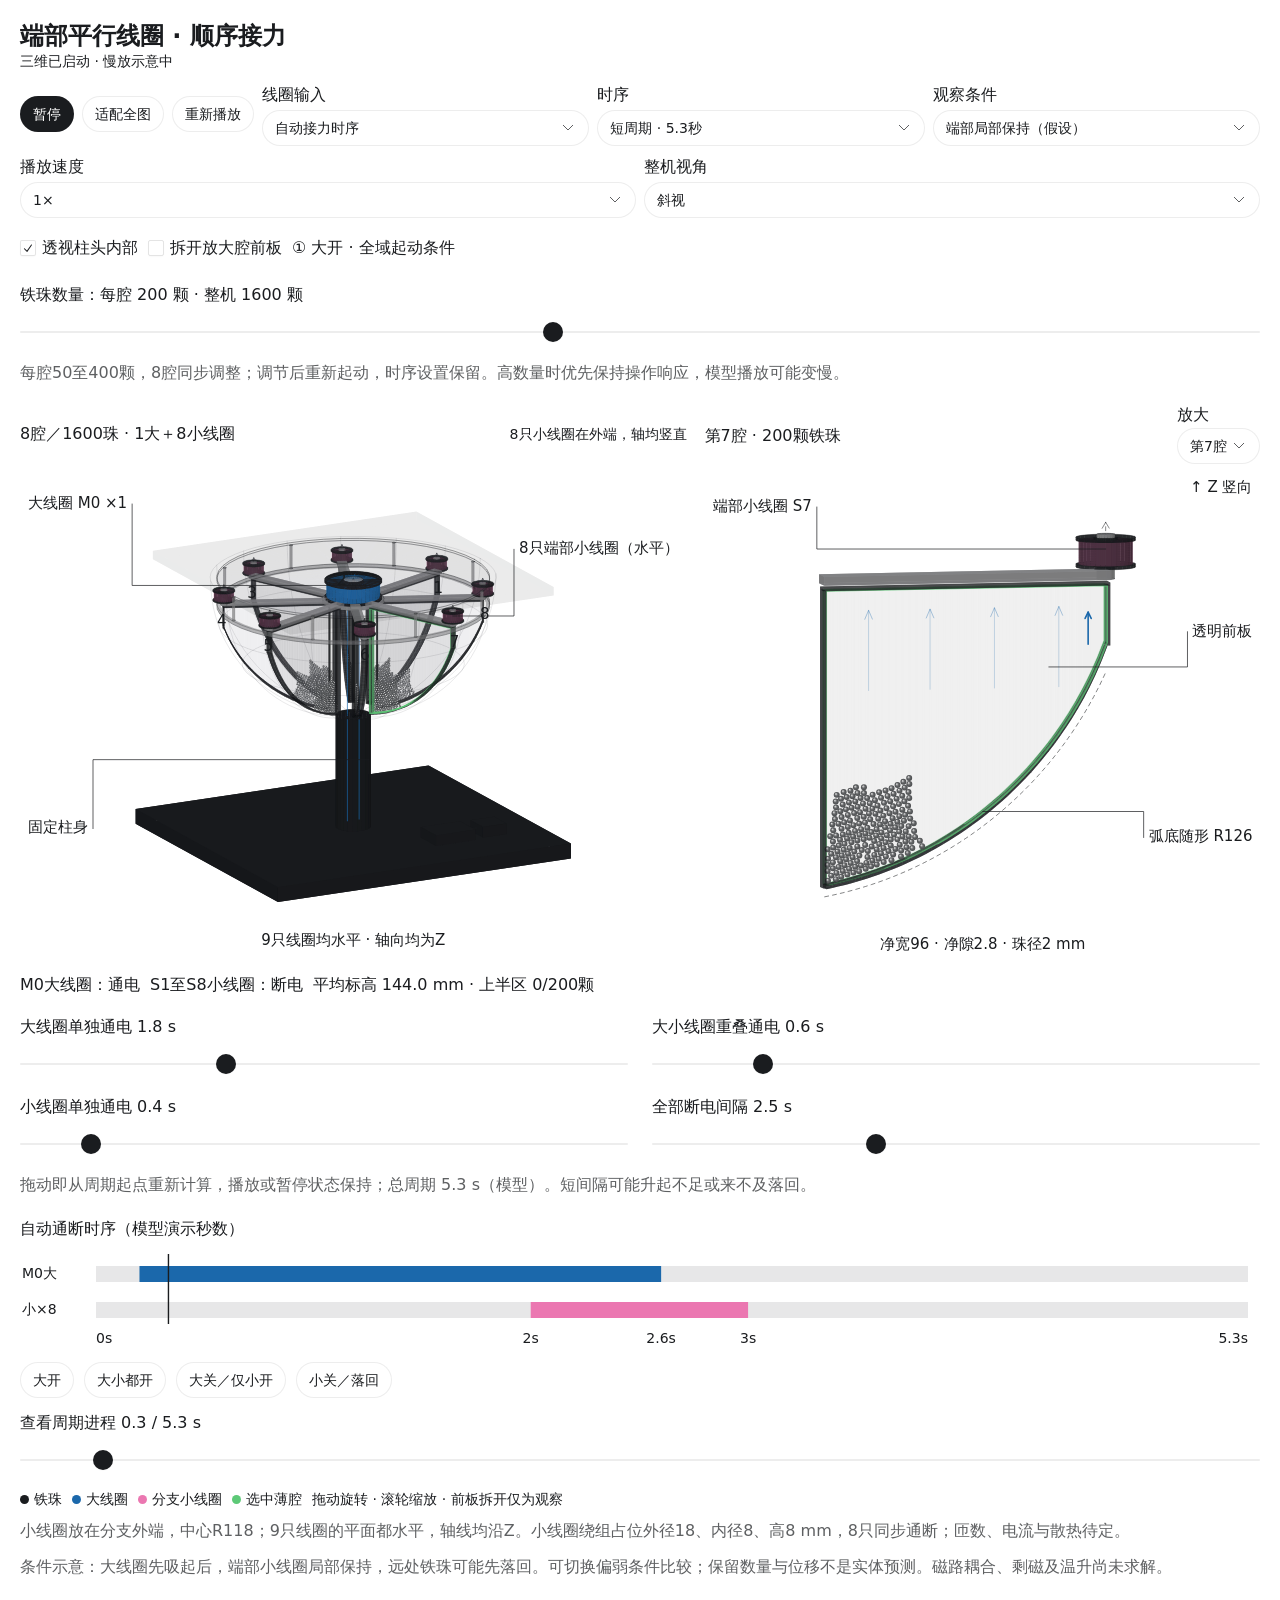
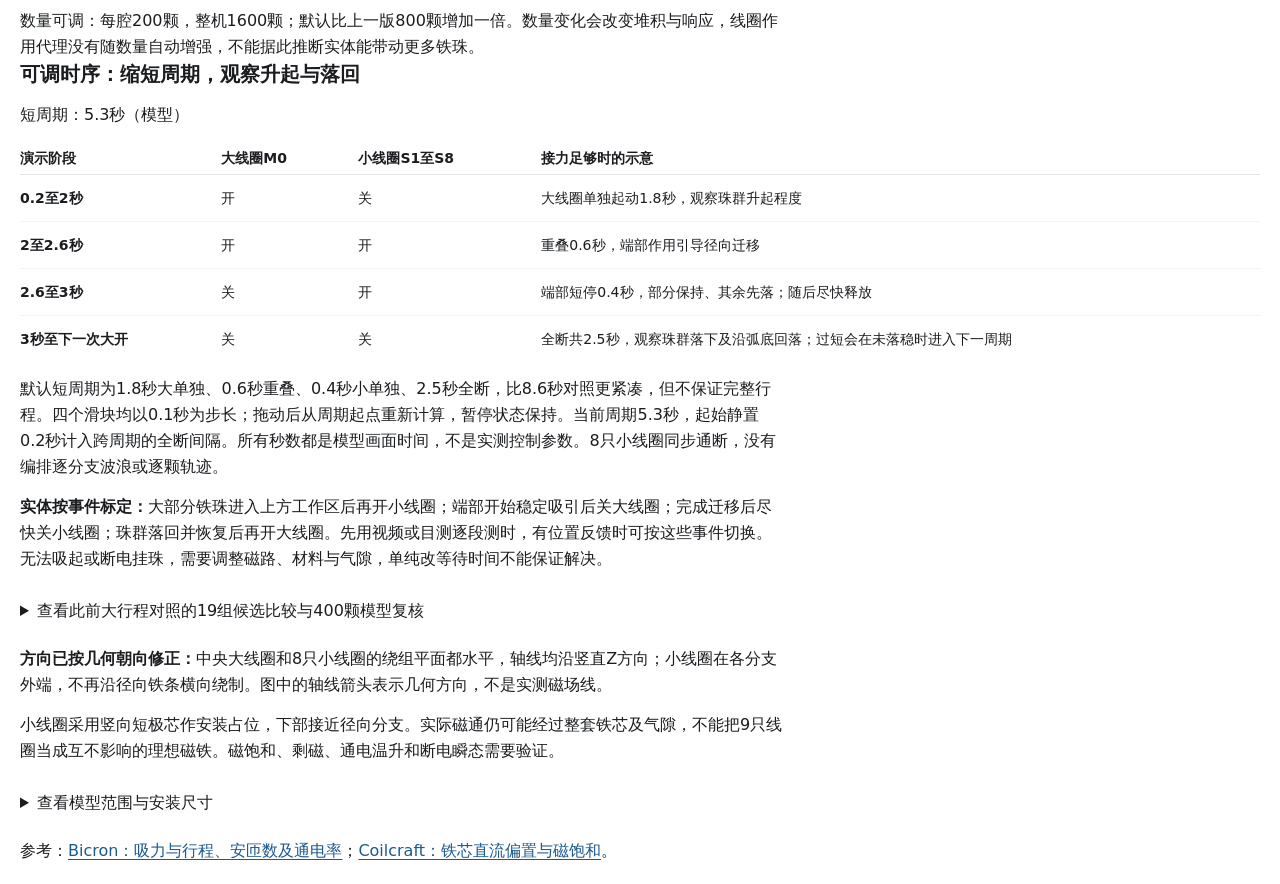
==== commit 5775f295: "Double bead density to 1600 default and 3200 maximum" ====
--- a/index.html
+++ b/index.html
@@ -1539,20 +1539,20 @@
   <span id="vr-phase">断电 · 底部堆积</span>
  </div>
  <div class="vr-count-controls">
-  <label class="form-label" for="vr-count">铁珠数量：每腔 <output class="tabular-nums" for="vr-count" data-bead-count>100</output> 颗 · 整机 <span class="tabular-nums" data-bead-total>800</span> 颗</label>
-  <input class="form-range" type="range" id="vr-count" min="25" max="200" step="5" value="100" aria-describedby="vr-count-help">
-  <div class="vr-note" id="vr-count-help">每腔25至200颗，8腔同步调整；调节后重新起动，时序设置保留。高数量时优先保持操作响应，模型播放可能变慢。</div>
+  <label class="form-label" for="vr-count">铁珠数量：每腔 <output class="tabular-nums" for="vr-count" data-bead-count>200</output> 颗 · 整机 <span class="tabular-nums" data-bead-total>1600</span> 颗</label>
+  <input class="form-range" type="range" id="vr-count" min="50" max="400" step="10" value="200" aria-describedby="vr-count-help">
+  <div class="vr-note" id="vr-count-help">每腔50至400颗，8腔同步调整；调节后重新起动，时序设置保留。高数量时优先保持操作响应，模型播放可能变慢。</div>
  </div>
  <div class="vr-scenes">
   <section>
-   <div class="viz-row"><span>8腔／<span data-bead-total>800</span>珠 · 1大＋8小线圈</span><span class="text-small">8只小线圈在外端，轴均竖直</span></div>
+   <div class="viz-row"><span>8腔／<span data-bead-total>1600</span>珠 · 1大＋8小线圈</span><span class="text-small">8只小线圈在外端，轴均竖直</span></div>
    <div class="vr-stage">
     <canvas id="vr-whole" role="img" aria-label="八个竖向透明薄腔以四十五度等分放射布置，每个薄腔的下缘沿半球柱头圆弧随形，上缘水平；每腔铁珠数量可调，分支外端各加一只水平环形小线圈，与中央大线圈平行且轴线均竖直，按大开、小开、大关、小关的顺序演示接力保持及落回"></canvas>
     <div id="vr-poster-whole" class="vr-poster"><svg viewBox="0 0 400 400" role="img" aria-label="固定半球柱头和随形弧底薄腔的静态加载预览"><g fill="none" stroke="currentColor" stroke-width="1.5" opacity="0.5"><path d="M65 62H335M65 62Q65 250 200 250Q335 250 335 62M188 250V360H212V250M55 365H345"/><ellipse cx="200" cy="98" rx="26" ry="10"/><path d="M200 110L85 130V155Q120 230 200 245ZM200 110L315 130V155Q280 230 200 245ZM200 110L145 150V210Q165 242 200 245ZM200 110L255 150V210Q235 242 200 245Z"/></g></svg></div>
    </div>
   </section>
   <section>
-   <div class="viz-row"><span id="vr-detail-title">第7腔 · 100颗铁珠</span><label class="form-label" for="vr-select">放大<select class="form-select" id="vr-select"><option value="0">第1腔</option><option value="1">第2腔</option><option value="2">第3腔</option><option value="3">第4腔</option><option value="4">第5腔</option><option value="5">第6腔</option><option value="6" selected>第7腔</option><option value="7">第8腔</option></select></label></div>
+   <div class="viz-row"><span id="vr-detail-title">第7腔 · 200颗铁珠</span><label class="form-label" for="vr-select">放大<select class="form-select" id="vr-select"><option value="0">第1腔</option><option value="1">第2腔</option><option value="2">第3腔</option><option value="3">第4腔</option><option value="4">第5腔</option><option value="5">第6腔</option><option value="6" selected>第7腔</option><option value="7">第8腔</option></select></label></div>
    <div class="vr-stage">
     <canvas id="vr-detail" role="img" aria-label="单个弧底薄腔放大，展示铁珠在磁吸作用下向上移动和聚集，撤去磁作用后在重力下沿曲面下缘滑向低处；虚线表示原柱头外壳圆弧；与整机使用同一组位置"></canvas>
     <div id="vr-poster-detail" class="vr-poster"><svg viewBox="0 0 400 400" role="img" aria-label="下缘随柱头圆弧上扬的透明薄腔"><g fill="none" stroke="currentColor" stroke-width="1.5" opacity="0.5"><path d="M65 55H325V125Q260 310 65 335ZM75 45H335V115Q270 300 75 325M65 55L75 45M325 55L335 45M65 335L75 325"/><path d="M55 40H345V49H55Z"/><circle cx="77" cy="322" r="5"/><circle cx="90" cy="320" r="5"/><circle cx="102" cy="317" r="5"/><circle cx="115" cy="314" r="5"/></g></svg></div>
@@ -1612,7 +1612,7 @@
  'use strict';
  const M=Math,Vec=Float64Array;
  const COUNT=50,CHAMBERS=8,W=96,H=105,R=1,STEP=1/120,SLOW=.16,PERIOD=12;
- const MIN_COUNT=25,MAX_COUNT=200,DEFAULT_COUNT=100;
+ const MIN_COUNT=50,MAX_COUNT=400,DEFAULT_COUNT=200;
  const BASE=120,RIN=22,ARC=126,CZ=130;
  const SMALL_RADIUS=118,SMALL_POLE_Z=227,COIL_AXIS=[0,0,1];
  const BASE_TIMING={bigOn:1,smallOn:4,bigOff:6,smallOff:9,period:12};
@@ -1687,7 +1687,7 @@
   try{
   const el=id=>root.querySelector('#'+id),reduced=window.matchMedia?.('(prefers-reduced-motion: reduce)').matches;
   const defaults=[{az:-.48,el:.29,zoom:1},{az:-.20,el:.10,zoom:1}];
-  const state={playing:!reduced,speed:1,open:true,explode:false,selected:6,view:'perspective',timingPreset:'fast',beadCount:100,cameras:defaults.map(c=>({...c}))};
+  const state={playing:!reduced,speed:1,open:true,explode:false,selected:6,view:'perspective',timingPreset:'fast',beadCount:window.VerticalGranular.DEFAULT_COUNT,cameras:defaults.map(c=>({...c}))};
   let world=window.VerticalGranular.createWorld({timing:window.RelayTimingData.fast.timing,beadCount:state.beadCount});world.advance(.1);
   const E=window.VerticalGranular,{W,H,BASE,RIN}=E;
   const canvases=[el('vr-whole'),el('vr-detail')],contexts=canvases.map(c=>c.getContext('2d'));
@@ -1739,8 +1739,8 @@
   function timingFromDurations(d){const bigOn=.2,smallOn=bigOn+d.lead,bigOff=smallOn+d.overlap,smallOff=bigOff+d.hold;return{bigOn,smallOn,bigOff,smallOff,period:d.lead+d.overlap+d.hold+d.allOff};}
   function setDurations(d){if(!validDurations(d))return false;world.timing=timingFromDurations(d);state.timingPreset='custom';seek(.1);save();return true;}
   function syncScheduleText(){const t=world.timing,fmt=v=>String(Number(v.toFixed(1))),notes=document.getElementById('relay-notes');const fields={...t,...getDurations()};for(const scope of [root,notes].filter(Boolean))for(const n of scope.querySelectorAll('[data-time-key]'))n.textContent=fmt(fields[n.dataset.timeKey]);for(const key of Object.keys(durationLimits)){const slider=el('vr-duration-'+key);slider.value=fmt(fields[key]);slider.setAttribute('aria-valuetext',fmt(fields[key])+'秒');}const label=notes?.querySelector('#timing-preset-label');if(label)label.textContent={fast:'短周期：5.3秒（模型）',recommended:'对照：大行程时序（模型）',previous:'对照：更早的12秒时序（模型）',custom:'自定义时序（模型）'}[state.timingPreset];}
-  function save(){const p={kind:'branch-relay-v4',timingPreset:state.timingPreset,beadCount:state.beadCount,durations:getDurations(),scenario:world.scenario,selected:state.selected,open:state.open,explode:state.explode,view:state.view,speed:state.speed,cameras:state.cameras};window.openai?.setWidgetState?.({modelContent:{kind:'branch-relay-v4',chambers:8,beads:state.beadCount*8,beadsPerChamber:state.beadCount,coils:9,placement:'outer-end',coilAxis:'Z',smallCoilRadius:118,timingPreset:state.timingPreset,timing:world.timing,sequence:'big on > small on > big off > small off',scenario:world.scenario,selectedChamber:state.selected+1,qualitativeModel:true},privateContent:p}).catch(()=>{});}
-  function applySaved(saved){const p=saved?.privateContent;if(p?.kind!=='branch-relay-v4')return;if(Number.isInteger(p.beadCount)&&p.beadCount>=E.MIN_COUNT&&p.beadCount<=E.MAX_COUNT){state.beadCount=p.beadCount;world=E.createWorld({timing:world.timing,beadCount:state.beadCount});}if(['fast','recommended','previous'].includes(p.timingPreset)){state.timingPreset=p.timingPreset;world.timing={...window.RelayTimingData[state.timingPreset].timing};}else if(p.timingPreset==='custom'&&validDurations(p.durations)){state.timingPreset='custom';world.timing=timingFromDurations(p.durations);}if(['normal','weak','startweak'].includes(p.scenario))world.scenario=p.scenario;for(const k of ['open','explode'])if(typeof p[k]==='boolean')state[k]=p[k];if(Number.isInteger(p.selected))state.selected=clamp(p.selected,0,7);if(['perspective','top','front'].includes(p.view))state.view=p.view;if([.5,1,2].includes(p.speed))state.speed=p.speed;if(Array.isArray(p.cameras))p.cameras.slice(0,2).forEach((c,i)=>{if(c&&[c.az,c.el,c.zoom].every(Number.isFinite))state.cameras[i]={az:c.az,el:clamp(c.el,-.15,1.5),zoom:clamp(c.zoom,.65,1.6)};});seek(.1);dirty=true;}
+  function save(){const p={kind:'branch-relay-v4',timingPreset:state.timingPreset,beadCount:state.beadCount,countRevision:2,durations:getDurations(),scenario:world.scenario,selected:state.selected,open:state.open,explode:state.explode,view:state.view,speed:state.speed,cameras:state.cameras};window.openai?.setWidgetState?.({modelContent:{kind:'branch-relay-v4',chambers:8,beads:state.beadCount*8,beadsPerChamber:state.beadCount,coils:9,placement:'outer-end',coilAxis:'Z',smallCoilRadius:118,timingPreset:state.timingPreset,timing:world.timing,sequence:'big on > small on > big off > small off',scenario:world.scenario,selectedChamber:state.selected+1,qualitativeModel:true},privateContent:p}).catch(()=>{});}
+  function applySaved(saved){const p=saved?.privateContent;if(p?.kind!=='branch-relay-v4')return;const restoredCount=p.countRevision===2?p.beadCount:p.beadCount*2;if(Number.isInteger(restoredCount)&&restoredCount>=E.MIN_COUNT&&restoredCount<=E.MAX_COUNT){state.beadCount=restoredCount;world=E.createWorld({timing:world.timing,beadCount:state.beadCount});}if(['fast','recommended','previous'].includes(p.timingPreset)){state.timingPreset=p.timingPreset;world.timing={...window.RelayTimingData[state.timingPreset].timing};}else if(p.timingPreset==='custom'&&validDurations(p.durations)){state.timingPreset='custom';world.timing=timingFromDurations(p.durations);}if(['normal','weak','startweak'].includes(p.scenario))world.scenario=p.scenario;for(const k of ['open','explode'])if(typeof p[k]==='boolean')state[k]=p[k];if(Number.isInteger(p.selected))state.selected=clamp(p.selected,0,7);if(['perspective','top','front'].includes(p.view))state.view=p.view;if([.5,1,2].includes(p.speed))state.speed=p.speed;if(Array.isArray(p.cameras))p.cameras.slice(0,2).forEach((c,i)=>{if(c&&[c.az,c.el,c.zoom].every(Number.isFinite))state.cameras[i]={az:c.az,el:clamp(c.el,-.15,1.5),zoom:clamp(c.zoom,.65,1.6)};});seek(.1);dirty=true;}
   function resize(){canvases.forEach((c,i)=>{const r=c.getBoundingClientRect(),dpr=Math.min(window.devicePixelRatio||1,2);sizes[i]={w:Math.max(1,r.width),h:Math.max(1,r.height),dpr};c.width=Math.round(sizes[i].w*dpr);c.height=Math.round(sizes[i].h*dpr);contexts[i].setTransform(dpr,0,0,dpr,0,0);});dirty=true;}
     function camera(index,bounds) {
     const c=state.cameras[index],w=sizes[index].w,h=sizes[index].h;
@@ -1970,7 +1970,7 @@
 </script>
 
 <section id="relay-notes" style="margin-top:28px">
- <p>数量可调：每腔<span data-bead-count>100</span>颗，整机<span data-bead-total>800</span>颗；默认比原400颗增加一倍。数量变化会改变堆积与响应，线圈作用代理没有随数量自动增强，不能据此推断实体能带动更多铁珠。</p>
+ <p>数量可调：每腔<span data-bead-count>200</span>颗，整机<span data-bead-total>1600</span>颗；默认比上一版800颗增加一倍。数量变化会改变堆积与响应，线圈作用代理没有随数量自动增强，不能据此推断实体能带动更多铁珠。</p>
  <h2>可调时序：缩短周期，观察升起与落回</h2>
  <p id="timing-preset-label">短周期：5.3秒（模型）</p>
  <table class="table"><caption class="sr-only">大小线圈通断时序与条件响应</caption><thead><tr><th scope="col">演示阶段</th><th scope="col">大线圈M0</th><th scope="col">小线圈S1至S8</th><th scope="col">接力足够时的示意</th></tr></thead><tbody>
@@ -1990,7 +1990,7 @@
  <p><strong>方向已按几何朝向修正：</strong>中央大线圈和8只小线圈的绕组平面都水平，轴线均沿竖直Z方向；小线圈在各分支外端，不再沿径向铁条横向绕制。图中的轴线箭头表示几何方向，不是实测磁场线。</p>
  <p>小线圈采用竖向短极芯作安装占位，下部接近径向分支。实际磁通仍可能经过整套铁芯及气隙，不能把9只线圈当成互不影响的理想磁铁。磁饱和、剩磁、通电温升和断电瞬态需要验证。</p>
  <details><summary>查看模型范围与安装尺寸</summary>
-  <p>沿用R130固定半球外壳、R126随形弧底、8腔×50颗Ø2铁珠。薄腔径向R22至R118、净隙2.8，上缘标高225 mm；上方径向铁芯高227至230 mm。</p>
+  <p>沿用R130固定半球外壳、R126随形弧底、8腔，每腔<span data-bead-count>200</span>颗Ø2铁珠。薄腔径向R22至R118、净隙2.8，上缘标高225 mm；上方径向铁芯高227至230 mm。</p>
   <p>各小线圈中心在R118 mm，径向分支端部在R120 mm，即中心距外端约2 mm。绕组外径18、内径8、高8 mm，标高232至240；法兰外径20、标高231至232及240至241。短极芯Ø6、标高227至242。尺寸仅为占位，实际骨架、绝缘、线径、匝数、电流、接头及散热未确定。</p>
   <p>外圈竖支杆移到相邻分支之间，给端部绕组让位。薄腔下缘和通断时序沿用原方案。</p>
   <p>动画将全域与局部的归一化标量场代理先叠合，再按其平方的梯度形成示意作用；不是把两份独立吸力直接相加。局部作用中心同步移至R118，并以227 mm极面标高作参考。参数人为选择，只用于比较端部局部保持、小线圈偏弱、大线圈不起动三种条件，没有求解真实三维磁场、共享铁芯磁通或实际电流。</p>
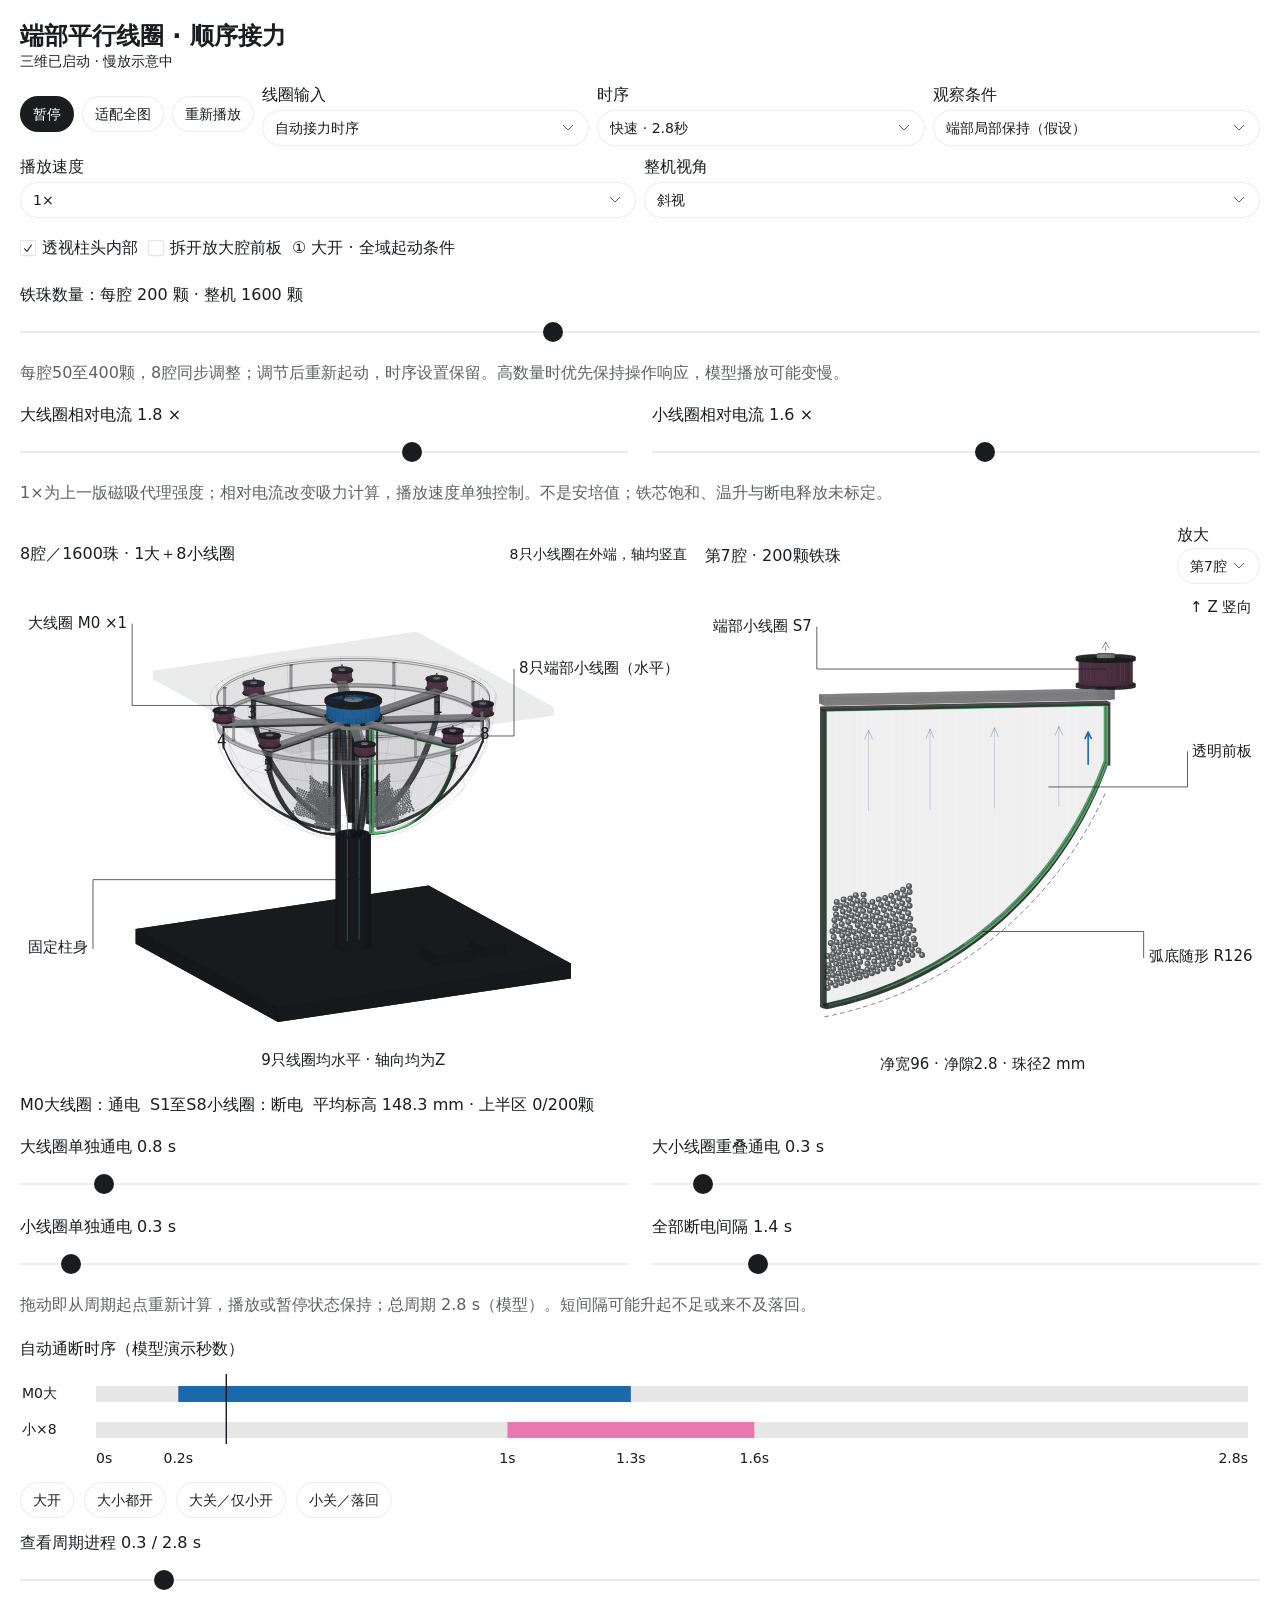
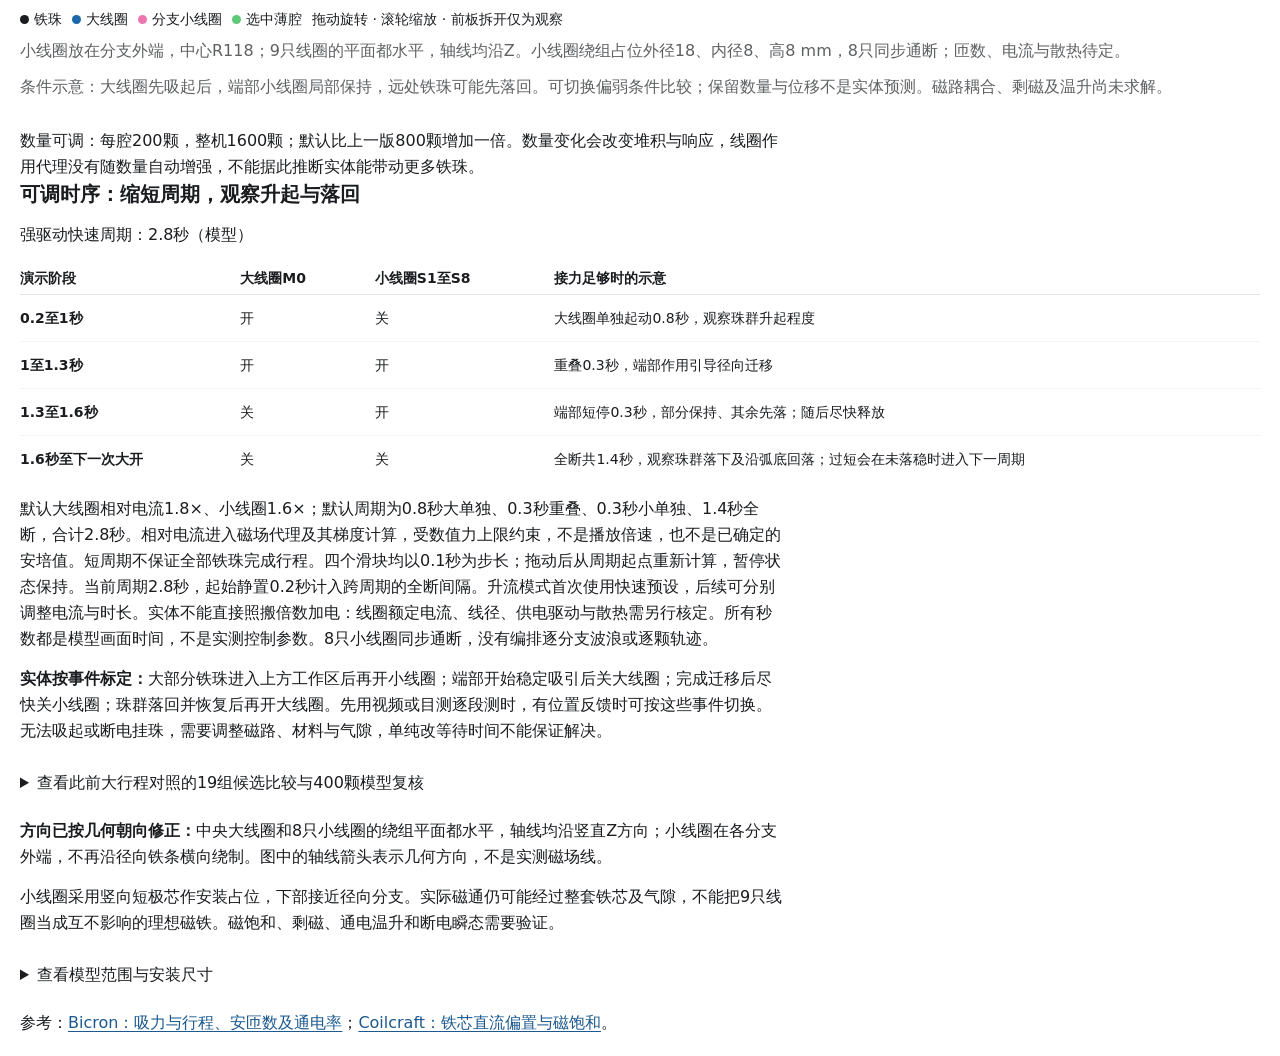
==== commit 36976e42: "Add current controls and faster 2.8-second bead cycle" ====
--- a/index.html
+++ b/index.html
@@ -1528,7 +1528,7 @@
   <button type="button" class="btn" id="vr-fit">适配全图</button>
   <button type="button" class="btn" id="vr-restart">重新播放</button>
   <label class="form-label" for="vr-mode">线圈输入<select class="form-select" id="vr-mode"><option value="auto">自动接力时序</option><option value="big">仅大线圈</option><option value="both">大小同时</option><option value="small">仅小线圈</option><option value="off">全部断电</option></select></label>
-  <label class="form-label" for="vr-preset">时序<select class="form-select" id="vr-preset"><option value="fast">短周期 · 5.3秒</option><option value="recommended">大行程对照 · 8.6秒</option><option value="previous">早期对照 · 12秒</option><option value="custom" disabled>自定义滑块时序</option></select></label>
+  <label class="form-label" for="vr-preset">时序<select class="form-select" id="vr-preset"><option value="fast">快速 · 2.8秒</option><option value="gentle">上版短周期 · 5.3秒</option><option value="recommended">大行程对照 · 8.6秒</option><option value="previous">早期对照 · 12秒</option><option value="custom" disabled>自定义滑块时序</option></select></label>
   <label class="form-label" for="vr-scenario">观察条件<select class="form-select" id="vr-scenario"><option value="normal">端部局部保持（假设）</option><option value="weak">小线圈偏弱</option><option value="startweak">大线圈起动不足</option></select></label>
   <label class="form-label" for="vr-speed">播放速度<select class="form-select" id="vr-speed"><option value="0.5">0.5×</option><option value="1" selected>1×</option><option value="2">2×</option></select></label>
   <label class="form-label" for="vr-view">整机视角<select class="form-select" id="vr-view"><option value="perspective">斜视</option><option value="top">俯视 · 放射布置</option><option value="front">正立面</option></select></label>
@@ -1543,6 +1543,11 @@
   <input class="form-range" type="range" id="vr-count" min="50" max="400" step="10" value="200" aria-describedby="vr-count-help">
   <div class="vr-note" id="vr-count-help">每腔50至400颗，8腔同步调整；调节后重新起动，时序设置保留。高数量时优先保持操作响应，模型播放可能变慢。</div>
  </div>
+ <div class="vr-current-controls" role="group" aria-label="相对线圈电流">
+  <div><label class="form-label" for="vr-current-big">大线圈相对电流 <output class="tabular-nums" id="vr-current-value-big" for="vr-current-big">1.8</output> ×</label><input class="form-range" type="range" id="vr-current-big" min="0.5" max="2.5" step="0.1" value="1.8" aria-describedby="vr-current-help"></div>
+  <div><label class="form-label" for="vr-current-small">小线圈相对电流 <output class="tabular-nums" id="vr-current-value-small" for="vr-current-small">1.6</output> ×</label><input class="form-range" type="range" id="vr-current-small" min="0.5" max="2.5" step="0.1" value="1.6" aria-describedby="vr-current-help"></div>
+ </div>
+ <div class="vr-note" id="vr-current-help">1×为上一版磁吸代理强度；相对电流改变吸力计算，播放速度单独控制。不是安培值；铁芯饱和、温升与断电释放未标定。</div>
  <div class="vr-scenes">
   <section>
    <div class="viz-row"><span>8腔／<span data-bead-total>1600</span>珠 · 1大＋8小线圈</span><span class="text-small">8只小线圈在外端，轴均竖直</span></div>
@@ -1561,12 +1566,12 @@
  </div>
  <div class="viz-row vr-readout"><span id="vr-big">M0大线圈：断电</span><span id="vr-small">S1至S8小线圈：断电</span><span class="tabular-nums" id="vr-height">平均标高：加载中</span></div>
  <div class="vr-duration-controls" role="group" aria-label="四段通断时长，单位秒">
-  <div><label class="form-label" for="vr-duration-lead">大线圈单独通电 <output class="tabular-nums" for="vr-duration-lead" data-time-key="lead">1.8</output> s</label><input class="form-range" type="range" id="vr-duration-lead" min="0.2" max="5" step="0.1" value="1.8" aria-describedby="vr-duration-help"></div>
-  <div><label class="form-label" for="vr-duration-overlap">大小线圈重叠通电 <output class="tabular-nums" for="vr-duration-overlap" data-time-key="overlap">0.6</output> s</label><input class="form-range" type="range" id="vr-duration-overlap" min="0.1" max="3" step="0.1" value="0.6" aria-describedby="vr-duration-help"></div>
-  <div><label class="form-label" for="vr-duration-hold">小线圈单独通电 <output class="tabular-nums" for="vr-duration-hold" data-time-key="hold">0.4</output> s</label><input class="form-range" type="range" id="vr-duration-hold" min="0.1" max="3" step="0.1" value="0.4" aria-describedby="vr-duration-help"></div>
-  <div><label class="form-label" for="vr-duration-allOff">全部断电间隔 <output class="tabular-nums" for="vr-duration-allOff" data-time-key="allOff">2.5</output> s</label><input class="form-range" type="range" id="vr-duration-allOff" min="0.5" max="6" step="0.1" value="2.5" aria-describedby="vr-duration-help"></div>
+  <div><label class="form-label" for="vr-duration-lead">大线圈单独通电 <output class="tabular-nums" for="vr-duration-lead" data-time-key="lead">0.8</output> s</label><input class="form-range" type="range" id="vr-duration-lead" min="0.2" max="5" step="0.1" value="0.8" aria-describedby="vr-duration-help"></div>
+  <div><label class="form-label" for="vr-duration-overlap">大小线圈重叠通电 <output class="tabular-nums" for="vr-duration-overlap" data-time-key="overlap">0.3</output> s</label><input class="form-range" type="range" id="vr-duration-overlap" min="0.1" max="3" step="0.1" value="0.3" aria-describedby="vr-duration-help"></div>
+  <div><label class="form-label" for="vr-duration-hold">小线圈单独通电 <output class="tabular-nums" for="vr-duration-hold" data-time-key="hold">0.3</output> s</label><input class="form-range" type="range" id="vr-duration-hold" min="0.1" max="3" step="0.1" value="0.3" aria-describedby="vr-duration-help"></div>
+  <div><label class="form-label" for="vr-duration-allOff">全部断电间隔 <output class="tabular-nums" for="vr-duration-allOff" data-time-key="allOff">1.4</output> s</label><input class="form-range" type="range" id="vr-duration-allOff" min="0.5" max="6" step="0.1" value="1.4" aria-describedby="vr-duration-help"></div>
  </div>
- <div class="vr-note" id="vr-duration-help">拖动即从周期起点重新计算，播放或暂停状态保持；总周期 <span data-time-key="period">5.3</span> s（模型）。短间隔可能升起不足或来不及落回。</div>
+ <div class="vr-note" id="vr-duration-help">拖动即从周期起点重新计算，播放或暂停状态保持；总周期 <span data-time-key="period">2.8</span> s（模型）。短间隔可能升起不足或来不及落回。</div>
  <div class="vr-timing-wrap"><span id="vr-timing-label">自动通断时序</span><svg id="vr-timing" role="img" aria-label="大小线圈按先后顺序接力通断，当前时刻及间隔由所选时序确定"></svg></div>
  <div class="viz-row vr-stages" aria-label="查看接力阶段"><button class="btn" type="button" id="vr-stage1">大开</button><button class="btn" type="button" id="vr-stage2">大小都开</button><button class="btn" type="button" id="vr-stage3">大关／仅小开</button><button class="btn" type="button" id="vr-stage4">小关／落回</button></div>
  <label class="form-label vr-timeline" for="vr-scrub">查看周期进程 <span class="tabular-nums" id="vr-time">加载中</span></label>
@@ -1591,6 +1596,9 @@
  #branch-relay-v4 .vr-poster svg{width:100%;height:100%;}
  #branch-relay-v4 .vr-readout,#branch-relay-v4 .vr-legend{margin-top:12px;}
  #branch-relay-v4 #vr-timing{display:block;width:100%;height:112px;color:var(--foreground);}
+ #branch-relay-v4 .vr-current-controls{display:grid;grid-template-columns:repeat(2,minmax(0,1fr));gap:12px 24px;margin-top:16px;}
+ #branch-relay-v4 .vr-current-controls label{display:block;}
+ @media(max-width:600px){#branch-relay-v4 .vr-current-controls{grid-template-columns:minmax(0,1fr);}}
  #branch-relay-v4 .vr-duration-controls{display:grid;grid-template-columns:repeat(2,minmax(0,1fr));gap:12px 24px;margin-top:16px;}
  #branch-relay-v4 .vr-duration-controls>div{min-width:0;}
  #branch-relay-v4 .vr-duration-controls label{display:block;}
@@ -1623,13 +1631,14 @@
   const names=['初始 · 全部断电','① 大开 · 全域起动条件','② 大＋小开 · 局部增强','③ 大关／小开 · 接力观察','④ 小关 · 重力落回'];
   return{big,small,level:Math.max(big,small),stage,phase:names[stage],progress:q/period};
  }
- function createWorld({layerCount=CHAMBERS,timing=BASE_TIMING,beadCount=COUNT}={}){
+ function createWorld({layerCount=CHAMBERS,timing=BASE_TIMING,beadCount=COUNT,currents={big:1,small:1}}={}){
   const count=Number.isInteger(beadCount)&&beadCount>=1&&beadCount<=MAX_COUNT?beadCount:COUNT;
   const layers=Array.from({length:layerCount},(_,l)=>Array.from({length:count},(_,i)=>{const x=4+(i%13)*2.04+((M.floor(i/13)%2)*1.02)+.025*M.sin(i*3+l);return{id:l*count+i,x,z:centerFloor(x)+M.floor(i/13)*2.3,vx:0,vz:0};}));
-  const world={layers,beadCount:count,time:0,mode:'auto',scenario:'normal',pending:0,timing:{...timing},
+  const currentValue=k=>Number.isFinite(currents?.[k])&&currents[k]>=0&&currents[k]<=2.5?currents[k]:1;
+  const world={layers,beadCount:count,time:0,mode:'auto',scenario:'normal',pending:0,timing:{...timing},currents:{big:currentValue('big'),small:currentValue('small')},
    drive(){const d=input(this.time,this.timing);if(this.mode==='auto')return d;const big=['big','both'].includes(this.mode)?1:0,small=['small','both'].includes(this.mode)?1:0;return{...d,big,small,level:Math.max(big,small),phase:{big:'手动 · 仅大线圈',both:'手动 · 大小同时',small:'手动 · 仅小线圈',off:'手动 · 全部断电'}[this.mode]||d.phase};},
    step(){
-    this.time+=STEP;const dt=STEP*SLOW,drive=this.drive(),big=drive.big*(this.scenario==='startweak'?.35:1),small=drive.small*(this.scenario==='weak'?.12:.8),mag=drive.level;
+    this.time+=STEP;const dt=STEP*SLOW,drive=this.drive(),big=drive.big*this.currents.big*(this.scenario==='startweak'?.35:1),small=drive.small*this.currents.small*(this.scenario==='weak'?.12:.8),mag=drive.level;
     for(let l=0;l<layers.length;l++){
      const a=layers[l],ax=new Vec(count),az=new Vec(count);
      for(let i=0;i<count;i++){
@@ -1680,15 +1689,15 @@
  return{createWorld,input,COUNT,MIN_COUNT,MAX_COUNT,DEFAULT_COUNT,CHAMBERS,W,H,R,STEP,SLOW,PERIOD,BASE,RIN,ARC,CZ,floor,centerFloor,SMALL_RADIUS,SMALL_POLE_Z,COIL_AXIS,BASE_TIMING};
 });
 
-window.RelayTimingData={"recommended":{"id":"refine_hold09","label":"端部短停0.9秒","timing":{"bigOn":0.5,"smallOn":3,"bigOff":4.2,"smallOff":5.1000000000000005,"period":8.600000000000001},"durations":{"lead":2.5,"overlap":1.2,"hold":0.9,"allOff":4},"meanVerticalRange":88.4829334177572,"meanRadialRange":44.86879184787186,"p10VerticalRange":71.21552641445325,"returnedFraction":1,"innerFraction":0.86,"endMeanHeight":19.778412184934623},"previous":{"id":"previous","label":"上一版","timing":{"bigOn":1,"smallOn":4,"bigOff":6,"smallOff":9,"period":12},"durations":{"lead":3,"overlap":2,"hold":3,"allOff":4},"meanVerticalRange":88.21018590922999,"meanRadialRange":35.05341588307282,"p10VerticalRange":73.91829643759556,"returnedFraction":1,"innerFraction":0.88,"endMeanHeight":19.201383899930455},"fast":{"timing":{"bigOn":0.2,"smallOn":2,"bigOff":2.6,"smallOff":3,"period":5.3}}};
+window.RelayTimingData={"recommended":{"id":"refine_hold09","label":"端部短停0.9秒","timing":{"bigOn":0.5,"smallOn":3,"bigOff":4.2,"smallOff":5.1000000000000005,"period":8.600000000000001},"durations":{"lead":2.5,"overlap":1.2,"hold":0.9,"allOff":4},"meanVerticalRange":88.4829334177572,"meanRadialRange":44.86879184787186,"p10VerticalRange":71.21552641445325,"returnedFraction":1,"innerFraction":0.86,"endMeanHeight":19.778412184934623},"previous":{"id":"previous","label":"上一版","timing":{"bigOn":1,"smallOn":4,"bigOff":6,"smallOff":9,"period":12},"durations":{"lead":3,"overlap":2,"hold":3,"allOff":4},"meanVerticalRange":88.21018590922999,"meanRadialRange":35.05341588307282,"p10VerticalRange":73.91829643759556,"returnedFraction":1,"innerFraction":0.88,"endMeanHeight":19.201383899930455},"gentle":{"timing":{"bigOn":0.2,"smallOn":2,"bigOff":2.6,"smallOff":3,"period":5.3}},"fast":{"timing":{"bigOn":0.2,"smallOn":1,"bigOff":1.3,"smallOff":1.6,"period":2.8}}};
 (() => {
  const launch=()=>{
   const root=document.getElementById('branch-relay-v4');if(!root)return;
   try{
   const el=id=>root.querySelector('#'+id),reduced=window.matchMedia?.('(prefers-reduced-motion: reduce)').matches;
   const defaults=[{az:-.48,el:.29,zoom:1},{az:-.20,el:.10,zoom:1}];
-  const state={playing:!reduced,speed:1,open:true,explode:false,selected:6,view:'perspective',timingPreset:'fast',beadCount:window.VerticalGranular.DEFAULT_COUNT,cameras:defaults.map(c=>({...c}))};
-  let world=window.VerticalGranular.createWorld({timing:window.RelayTimingData.fast.timing,beadCount:state.beadCount});world.advance(.1);
+  const state={playing:!reduced,speed:1,open:true,explode:false,selected:6,view:'perspective',timingPreset:'fast',beadCount:window.VerticalGranular.DEFAULT_COUNT,currents:{big:1.8,small:1.6},cameras:defaults.map(c=>({...c}))};
+  let world=window.VerticalGranular.createWorld({timing:window.RelayTimingData.fast.timing,beadCount:state.beadCount,currents:state.currents});world.advance(.1);
   const E=window.VerticalGranular,{W,H,BASE,RIN}=E;
   const canvases=[el('vr-whole'),el('vr-detail')],contexts=canvases.map(c=>c.getContext('2d'));
   if(contexts.some(c=>!c))throw new Error('当前浏览器不能创建绘图上下文');
@@ -1732,15 +1741,15 @@
   function mix(a,b,t){return a.map((v,i)=>v*(1-t)+b[i]*t);}
 
 
-  function sync(){el('vr-count').value=String(state.beadCount);el('vr-count').setAttribute('aria-valuetext','每腔'+state.beadCount+'颗，整机'+(state.beadCount*8)+'颗');for(const scope of [root,document.getElementById('relay-notes')].filter(Boolean)){for(const n of scope.querySelectorAll('[data-bead-count]'))n.textContent=String(state.beadCount);for(const n of scope.querySelectorAll('[data-bead-total]'))n.textContent=String(state.beadCount*8);}el('vr-play').textContent=state.playing?'暂停':'播放';el('vr-mode').value=world.mode;el('vr-scenario').value=world.scenario;el('vr-preset').value=state.timingPreset;el('vr-speed').value=String(state.speed);el('vr-select').value=String(state.selected);el('vr-view').value=state.view;el('vr-open').checked=state.open;el('vr-explode').checked=state.explode;syncScheduleText();}
+  function sync(){for(const k of ['big','small']){el('vr-current-'+k).value=String(state.currents[k]);el('vr-current-'+k).setAttribute('aria-valuetext',state.currents[k].toFixed(1)+'倍相对电流');el('vr-current-value-'+k).textContent=state.currents[k].toFixed(1);}el('vr-count').value=String(state.beadCount);el('vr-count').setAttribute('aria-valuetext','每腔'+state.beadCount+'颗，整机'+(state.beadCount*8)+'颗');for(const scope of [root,document.getElementById('relay-notes')].filter(Boolean)){for(const n of scope.querySelectorAll('[data-bead-count]'))n.textContent=String(state.beadCount);for(const n of scope.querySelectorAll('[data-bead-total]'))n.textContent=String(state.beadCount*8);}el('vr-play').textContent=state.playing?'暂停':'播放';el('vr-mode').value=world.mode;el('vr-scenario').value=world.scenario;el('vr-preset').value=state.timingPreset;el('vr-speed').value=String(state.speed);el('vr-select').value=String(state.selected);el('vr-view').value=state.view;el('vr-open').checked=state.open;el('vr-explode').checked=state.explode;syncScheduleText();}
   const durationLimits={lead:[.2,5],overlap:[.1,3],hold:[.1,3],allOff:[.5,6]};
   function getDurations(){const t=world.timing;return{lead:t.smallOn-t.bigOn,overlap:t.bigOff-t.smallOn,hold:t.smallOff-t.bigOff,allOff:t.period-t.smallOff+t.bigOn};}
   function validDurations(d){return d&&Object.entries(durationLimits).every(([k,[min,max]])=>Number.isFinite(d[k])&&d[k]>=min-1e-8&&d[k]<=max+1e-8);}
   function timingFromDurations(d){const bigOn=.2,smallOn=bigOn+d.lead,bigOff=smallOn+d.overlap,smallOff=bigOff+d.hold;return{bigOn,smallOn,bigOff,smallOff,period:d.lead+d.overlap+d.hold+d.allOff};}
   function setDurations(d){if(!validDurations(d))return false;world.timing=timingFromDurations(d);state.timingPreset='custom';seek(.1);save();return true;}
-  function syncScheduleText(){const t=world.timing,fmt=v=>String(Number(v.toFixed(1))),notes=document.getElementById('relay-notes');const fields={...t,...getDurations()};for(const scope of [root,notes].filter(Boolean))for(const n of scope.querySelectorAll('[data-time-key]'))n.textContent=fmt(fields[n.dataset.timeKey]);for(const key of Object.keys(durationLimits)){const slider=el('vr-duration-'+key);slider.value=fmt(fields[key]);slider.setAttribute('aria-valuetext',fmt(fields[key])+'秒');}const label=notes?.querySelector('#timing-preset-label');if(label)label.textContent={fast:'短周期：5.3秒（模型）',recommended:'对照：大行程时序（模型）',previous:'对照：更早的12秒时序（模型）',custom:'自定义时序（模型）'}[state.timingPreset];}
-  function save(){const p={kind:'branch-relay-v4',timingPreset:state.timingPreset,beadCount:state.beadCount,countRevision:2,durations:getDurations(),scenario:world.scenario,selected:state.selected,open:state.open,explode:state.explode,view:state.view,speed:state.speed,cameras:state.cameras};window.openai?.setWidgetState?.({modelContent:{kind:'branch-relay-v4',chambers:8,beads:state.beadCount*8,beadsPerChamber:state.beadCount,coils:9,placement:'outer-end',coilAxis:'Z',smallCoilRadius:118,timingPreset:state.timingPreset,timing:world.timing,sequence:'big on > small on > big off > small off',scenario:world.scenario,selectedChamber:state.selected+1,qualitativeModel:true},privateContent:p}).catch(()=>{});}
-  function applySaved(saved){const p=saved?.privateContent;if(p?.kind!=='branch-relay-v4')return;const restoredCount=p.countRevision===2?p.beadCount:p.beadCount*2;if(Number.isInteger(restoredCount)&&restoredCount>=E.MIN_COUNT&&restoredCount<=E.MAX_COUNT){state.beadCount=restoredCount;world=E.createWorld({timing:world.timing,beadCount:state.beadCount});}if(['fast','recommended','previous'].includes(p.timingPreset)){state.timingPreset=p.timingPreset;world.timing={...window.RelayTimingData[state.timingPreset].timing};}else if(p.timingPreset==='custom'&&validDurations(p.durations)){state.timingPreset='custom';world.timing=timingFromDurations(p.durations);}if(['normal','weak','startweak'].includes(p.scenario))world.scenario=p.scenario;for(const k of ['open','explode'])if(typeof p[k]==='boolean')state[k]=p[k];if(Number.isInteger(p.selected))state.selected=clamp(p.selected,0,7);if(['perspective','top','front'].includes(p.view))state.view=p.view;if([.5,1,2].includes(p.speed))state.speed=p.speed;if(Array.isArray(p.cameras))p.cameras.slice(0,2).forEach((c,i)=>{if(c&&[c.az,c.el,c.zoom].every(Number.isFinite))state.cameras[i]={az:c.az,el:clamp(c.el,-.15,1.5),zoom:clamp(c.zoom,.65,1.6)};});seek(.1);dirty=true;}
+  function syncScheduleText(){const t=world.timing,fmt=v=>String(Number(v.toFixed(1))),notes=document.getElementById('relay-notes');const fields={...t,...getDurations()};for(const scope of [root,notes].filter(Boolean))for(const n of scope.querySelectorAll('[data-time-key]'))n.textContent=fmt(fields[n.dataset.timeKey]);for(const key of Object.keys(durationLimits)){const slider=el('vr-duration-'+key);slider.value=fmt(fields[key]);slider.setAttribute('aria-valuetext',fmt(fields[key])+'秒');}const label=notes?.querySelector('#timing-preset-label');if(label)label.textContent={fast:'强驱动快速周期：2.8秒（模型）',gentle:'对照：5.3秒时序（模型）',recommended:'对照：大行程时序（模型）',previous:'对照：更早的12秒时序（模型）',custom:'自定义时序（模型）'}[state.timingPreset];}
+  function save(){const p={kind:'branch-relay-v4',timingPreset:state.timingPreset,beadCount:state.beadCount,countRevision:2,driveRevision:1,currents:{...state.currents},durations:getDurations(),scenario:world.scenario,selected:state.selected,open:state.open,explode:state.explode,view:state.view,speed:state.speed,cameras:state.cameras};window.openai?.setWidgetState?.({modelContent:{kind:'branch-relay-v4',chambers:8,beads:state.beadCount*8,beadsPerChamber:state.beadCount,coils:9,placement:'outer-end',coilAxis:'Z',smallCoilRadius:118,timingPreset:state.timingPreset,timing:world.timing,currents:state.currents,driveRevision:1,sequence:'big on > small on > big off > small off',scenario:world.scenario,selectedChamber:state.selected+1,qualitativeModel:true},privateContent:p}).catch(()=>{});}
+  function applySaved(saved){const p=saved?.privateContent;if(p?.kind!=='branch-relay-v4')return;if(p.driveRevision===1&&p.currents&&['big','small'].every(k=>Number.isFinite(p.currents[k])&&p.currents[k]>=.5&&p.currents[k]<=2.5)){state.currents={...p.currents};world.currents={...state.currents};}const restoredCount=p.countRevision===2?p.beadCount:p.beadCount*2;if(Number.isInteger(restoredCount)&&restoredCount>=E.MIN_COUNT&&restoredCount<=E.MAX_COUNT){state.beadCount=restoredCount;world=E.createWorld({timing:world.timing,beadCount:state.beadCount,currents:state.currents});}if(p.driveRevision===1&&['fast','gentle','recommended','previous'].includes(p.timingPreset)){state.timingPreset=p.timingPreset;world.timing={...window.RelayTimingData[state.timingPreset].timing};}else if(p.driveRevision===1&&p.timingPreset==='custom'&&validDurations(p.durations)){state.timingPreset='custom';world.timing=timingFromDurations(p.durations);}if(['normal','weak','startweak'].includes(p.scenario))world.scenario=p.scenario;for(const k of ['open','explode'])if(typeof p[k]==='boolean')state[k]=p[k];if(Number.isInteger(p.selected))state.selected=clamp(p.selected,0,7);if(['perspective','top','front'].includes(p.view))state.view=p.view;if([.5,1,2].includes(p.speed))state.speed=p.speed;if(Array.isArray(p.cameras))p.cameras.slice(0,2).forEach((c,i)=>{if(c&&[c.az,c.el,c.zoom].every(Number.isFinite))state.cameras[i]={az:c.az,el:clamp(c.el,-.15,1.5),zoom:clamp(c.zoom,.65,1.6)};});seek(.1);dirty=true;}
   function resize(){canvases.forEach((c,i)=>{const r=c.getBoundingClientRect(),dpr=Math.min(window.devicePixelRatio||1,2);sizes[i]={w:Math.max(1,r.width),h:Math.max(1,r.height),dpr};c.width=Math.round(sizes[i].w*dpr);c.height=Math.round(sizes[i].h*dpr);contexts[i].setTransform(dpr,0,0,dpr,0,0);});dirty=true;}
     function camera(index,bounds) {
     const c=state.cameras[index],w=sizes[index].w,h=sizes[index].h;
@@ -1911,10 +1920,13 @@
    const ctx=contexts[index],{w,h}=sizes[index];ctx.clearRect(0,0,w,h);if(w<32||h<32)return;
    const bounds=index===0?(state.view==='top'?{min:[-135,-135,120],max:[135,135,258]}:{min:[-150,-140,0],max:[150,140,258]}):{min:[-50,state.explode?-16:-12,0],max:[62,12,128]};
    const cam=camera(index,bounds),scene=buildScene(index,cam);ctx.lineCap='round';ctx.lineJoin='round';
+   const ballSteel=mix(palette.fg,palette.bg,.32),ballFill=color(ballSteel),ballHighlight=color(mix(ballSteel,palette.bg,.85)),ballEdge=color(mix(ballSteel,palette.fg,.4));
    for(const c of scene.commands){ctx.globalAlpha=c.alpha;
     if(c.kind==='ball'){
-     const p=c.pts[0],r=Math.max(.8,c.radius),steel=mix(palette.fg,palette.bg,.32),grad=ctx.createRadialGradient(p.x-r*.3,p.y-r*.35,r*.05,p.x,p.y,r);
-     grad.addColorStop(0,color(mix(steel,palette.bg,.85)));grad.addColorStop(.48,color(steel));grad.addColorStop(1,color(mix(steel,palette.fg,.4)));ctx.fillStyle=grad;ctx.beginPath();ctx.arc(p.x,p.y,r,0,Math.PI*2);ctx.fill();continue;
+     const p=c.pts[0],r=Math.max(.8,c.radius);
+     if(r<1.6)ctx.fillStyle=ballFill;
+     else{const grad=ctx.createRadialGradient(p.x-r*.3,p.y-r*.35,r*.05,p.x,p.y,r);grad.addColorStop(0,ballHighlight);grad.addColorStop(.48,ballFill);grad.addColorStop(1,ballEdge);ctx.fillStyle=grad;}
+     ctx.beginPath();ctx.arc(p.x,p.y,r,0,Math.PI*2);ctx.fill();continue;
     }
     ctx.beginPath();c.pts.forEach((p,i)=>i?ctx.lineTo(p.x,p.y):ctx.moveTo(p.x,p.y));
     if(c.kind==='face'){ctx.closePath();ctx.fillStyle=c.col;ctx.fill();}else{ctx.strokeStyle=c.col;ctx.lineWidth=c.width;ctx.setLineDash(c.dashed?[4,4]:[]);ctx.stroke();}
@@ -1943,7 +1955,9 @@
   function tick(now){const dt=last?clamp((now-last)/1000,0,.08):0;last=now;if(state.playing){accumulator=Math.min(.16,accumulator+dt*state.speed);const budgetStart=performance.now();let steps=0;while(accumulator>=E.STEP&&steps<4){world.step();accumulator-=E.STEP;steps++;if(performance.now()-budgetStart>=8)break;}dirty=true;}if(dirty&&now-lastDraw>=50){render();lastDraw=now;}clockId=raf(tick);}
   function setView(v){state.view=v;state.cameras[0]={...defaults[0],...(v==='top'?{az:0,el:1.49}:v==='front'?{az:0,el:0}:{})};dirty=true;}
   function seek(t){world.time=0;world.pending=0;const fresh=window.VerticalGranular.createWorld({beadCount:state.beadCount});for(let l=0;l<8;l++)world.layers[l].forEach((p,i)=>Object.assign(p,fresh.layers[l][i]));world.mode='auto';world.advance(t);accumulator=0;last=0;sync();render();}
-  function setBeadCount(n){if(!Number.isInteger(n)||n<E.MIN_COUNT||n>E.MAX_COUNT)return false;state.beadCount=n;world=E.createWorld({timing:world.timing,beadCount:n});world.scenario=el('vr-scenario').value;seek(.1);save();return true;}
+  function setBeadCount(n){if(!Number.isInteger(n)||n<E.MIN_COUNT||n>E.MAX_COUNT)return false;state.beadCount=n;world=E.createWorld({timing:world.timing,beadCount:n,currents:state.currents});world.scenario=el('vr-scenario').value;seek(.1);save();return true;}
+  function setCurrent(k,value){if(!['big','small'].includes(k)||!Number.isFinite(value)||value<.5||value>2.5)return false;state.currents[k]=value;world.currents={...state.currents};seek(.1);save();return true;}
+  for(const k of ['big','small'])el('vr-current-'+k).addEventListener('input',e=>setCurrent(k,Number(e.target.value)));
   el('vr-count').addEventListener('input',e=>{setBeadCount(Number(e.target.value));});
   el('vr-play').addEventListener('click',()=>{state.playing=!state.playing;last=0;sync();dirty=true;});
   el('vr-mode').addEventListener('change',e=>{world.mode=e.target.value;state.playing=true;last=0;sync();dirty=true;});
@@ -1961,7 +1975,7 @@
   canvases.forEach((c,i)=>{let drag=null;c.addEventListener('pointerdown',e=>{drag={x:e.clientX,y:e.clientY,...state.cameras[i]};c.setPointerCapture?.(e.pointerId);});c.addEventListener('pointermove',e=>{if(!drag)return;state.cameras[i].az=drag.az+(e.clientX-drag.x)*.008;state.cameras[i].el=clamp(drag.el+(e.clientY-drag.y)*.006,-.15,1.5);dirty=true;});const stop=()=>{if(drag){drag=null;save();}};c.addEventListener('pointerup',stop);c.addEventListener('pointercancel',stop);c.addEventListener('lostpointercapture',stop);window.addEventListener('blur',stop);c.addEventListener('wheel',e=>{e.preventDefault();state.cameras[i].zoom=clamp(state.cameras[i].zoom*Math.exp(-e.deltaY*.001),.65,1.6);dirty=true;save();},{passive:false});});
   window.addEventListener('resize',resize);window.addEventListener('openai:set_globals',e=>{applySaved(e.detail?.globals?.widgetState);updateTheme();});if(typeof ResizeObserver!=='undefined')new ResizeObserver(resize).observe(root);if(typeof MutationObserver!=='undefined')new MutationObserver(updateTheme).observe(document.documentElement,{attributes:true,attributeFilter:['class','style','data-theme']});
   applySaved(window.openai?.widgetState);sync();updateTheme();resize();render();clockId=raf(tick);
-  window.__radialIron3D={state,get world(){return world;},render,resize,seek,setView,setDurations,getDurations,setBeadCount,geometry:()=>meshes,labels:()=>labelRegions,advance:t=>{world.advance(t);render();},dimensions:{chambers:8,get beadsPerChamber(){return state.beadCount;},get totalBeads(){return state.beadCount*8;},beadDiameter:2,clearGap:2.8,clearWidth:W,maxClearHeight:H-E.floor(0),minClearHeight:H-E.floor(W),floorRadius:126,shellRadius:130,sheet:1.5,radialMin:RIN,radialMax:RIN+W,floorMinZ:BASE+E.floor(0),floorMaxZ:BASE+E.floor(W),ceilingZ:225,angularPitch:45,commonCoils:1,branchCoils:8,branchCoilRadius:E.SMALL_RADIUS,coilAxesParallel:true,coilAxis:[0,0,1],branchCoilWinding:{outerDiameter:18,innerDiameter:8,height:8,z0:232,z1:240},branchCore:{diameter:6,z0:227,z1:242}},stop:()=>{state.playing=false;window.cancelAnimationFrame?.(clockId);}};
+  window.__radialIron3D={state,get world(){return world;},render,resize,seek,setView,setDurations,getDurations,setBeadCount,setCurrent,geometry:()=>meshes,labels:()=>labelRegions,advance:t=>{world.advance(t);render();},dimensions:{chambers:8,get beadsPerChamber(){return state.beadCount;},get totalBeads(){return state.beadCount*8;},beadDiameter:2,clearGap:2.8,clearWidth:W,maxClearHeight:H-E.floor(0),minClearHeight:H-E.floor(W),floorRadius:126,shellRadius:130,sheet:1.5,radialMin:RIN,radialMax:RIN+W,floorMinZ:BASE+E.floor(0),floorMaxZ:BASE+E.floor(W),ceilingZ:225,angularPitch:45,commonCoils:1,branchCoils:8,branchCoilRadius:E.SMALL_RADIUS,coilAxesParallel:true,coilAxis:[0,0,1],branchCoilWinding:{outerDiameter:18,innerDiameter:8,height:8,z0:232,z1:240},branchCore:{diameter:6,z0:227,z1:242}},stop:()=>{state.playing=false;window.cancelAnimationFrame?.(clockId);}};
   }catch(error){const n=root.querySelector('#vr-startup');if(n){n.textContent='初始化失败：'+(error?.message||String(error));n.setAttribute('role','alert');}console.error(error);}
  };
  if(document.readyState==='loading')document.addEventListener('DOMContentLoaded',launch,{once:true});else launch();
@@ -1972,14 +1986,14 @@
 <section id="relay-notes" style="margin-top:28px">
  <p>数量可调：每腔<span data-bead-count>200</span>颗，整机<span data-bead-total>1600</span>颗；默认比上一版800颗增加一倍。数量变化会改变堆积与响应，线圈作用代理没有随数量自动增强，不能据此推断实体能带动更多铁珠。</p>
  <h2>可调时序：缩短周期，观察升起与落回</h2>
- <p id="timing-preset-label">短周期：5.3秒（模型）</p>
+ <p id="timing-preset-label">强驱动快速周期：2.8秒（模型）</p>
  <table class="table"><caption class="sr-only">大小线圈通断时序与条件响应</caption><thead><tr><th scope="col">演示阶段</th><th scope="col">大线圈M0</th><th scope="col">小线圈S1至S8</th><th scope="col">接力足够时的示意</th></tr></thead><tbody>
   <tr><th scope="row"><span data-time-key="bigOn">0.5</span>至<span data-time-key="smallOn">3</span>秒</th><td>开</td><td>关</td><td>大线圈单独起动<span data-time-key="lead">2.5</span>秒，观察珠群升起程度</td></tr>
   <tr><th scope="row"><span data-time-key="smallOn">3</span>至<span data-time-key="bigOff">4.2</span>秒</th><td>开</td><td>开</td><td>重叠<span data-time-key="overlap">1.2</span>秒，端部作用引导径向迁移</td></tr>
   <tr><th scope="row"><span data-time-key="bigOff">4.2</span>至<span data-time-key="smallOff">5.1</span>秒</th><td>关</td><td>开</td><td>端部短停<span data-time-key="hold">0.9</span>秒，部分保持、其余先落；随后尽快释放</td></tr>
   <tr><th scope="row"><span data-time-key="smallOff">5.1</span>秒至下一次大开</th><td>关</td><td>关</td><td>全断共<span data-time-key="allOff">4</span>秒，观察珠群落下及沿弧底回落；过短会在未落稳时进入下一周期</td></tr>
  </tbody></table>
- <p>默认短周期为1.8秒大单独、0.6秒重叠、0.4秒小单独、2.5秒全断，比8.6秒对照更紧凑，但不保证完整行程。四个滑块均以0.1秒为步长；拖动后从周期起点重新计算，暂停状态保持。当前周期<span data-time-key="period">5.3</span>秒，起始静置<span data-time-key="bigOn">0.2</span>秒计入跨周期的全断间隔。所有秒数都是模型画面时间，不是实测控制参数。8只小线圈同步通断，没有编排逐分支波浪或逐颗轨迹。</p>
+ <p>默认大线圈相对电流1.8×、小线圈1.6×；默认周期为0.8秒大单独、0.3秒重叠、0.3秒小单独、1.4秒全断，合计2.8秒。相对电流进入磁场代理及其梯度计算，受数值力上限约束，不是播放倍速，也不是已确定的安培值。短周期不保证全部铁珠完成行程。四个滑块均以0.1秒为步长；拖动后从周期起点重新计算，暂停状态保持。当前周期<span data-time-key="period">2.8</span>秒，起始静置<span data-time-key="bigOn">0.2</span>秒计入跨周期的全断间隔。升流模式首次使用快速预设，后续可分别调整电流与时长。实体不能直接照搬倍数加电：线圈额定电流、线径、供电驱动与散热需另行核定。所有秒数都是模型画面时间，不是实测控制参数。8只小线圈同步通断，没有编排逐分支波浪或逐颗轨迹。</p>
  <p><strong>实体按事件标定：</strong>大部分铁珠进入上方工作区后再开小线圈；端部开始稳定吸引后关大线圈；完成迁移后尽快关小线圈；珠群落回并恢复后再开大线圈。先用视频或目测逐段测时，有位置反馈时可按这些事件切换。无法吸起或断电挂珠，需要调整磁路、材料与气隙，单纯改等待时间不能保证解决。</p>
  <details><summary>查看此前大行程对照的19组候选比较与400颗模型复核</summary>
   <p>以下固定为400颗的历史比较，只适用于当时的8.6秒大行程对照和12秒早期对照，不代表当前短周期或自定义时序经过同样筛选。此前先在相同初始条件的独立单腔模型中比较19组时序，连续计算两周期，统计第二周期每颗铁珠的竖向及径向行程；随后用8腔400颗复核选定方案和上一版。这里只是在已试候选中选择，不是全局最优，也不是硬件验证。</p>
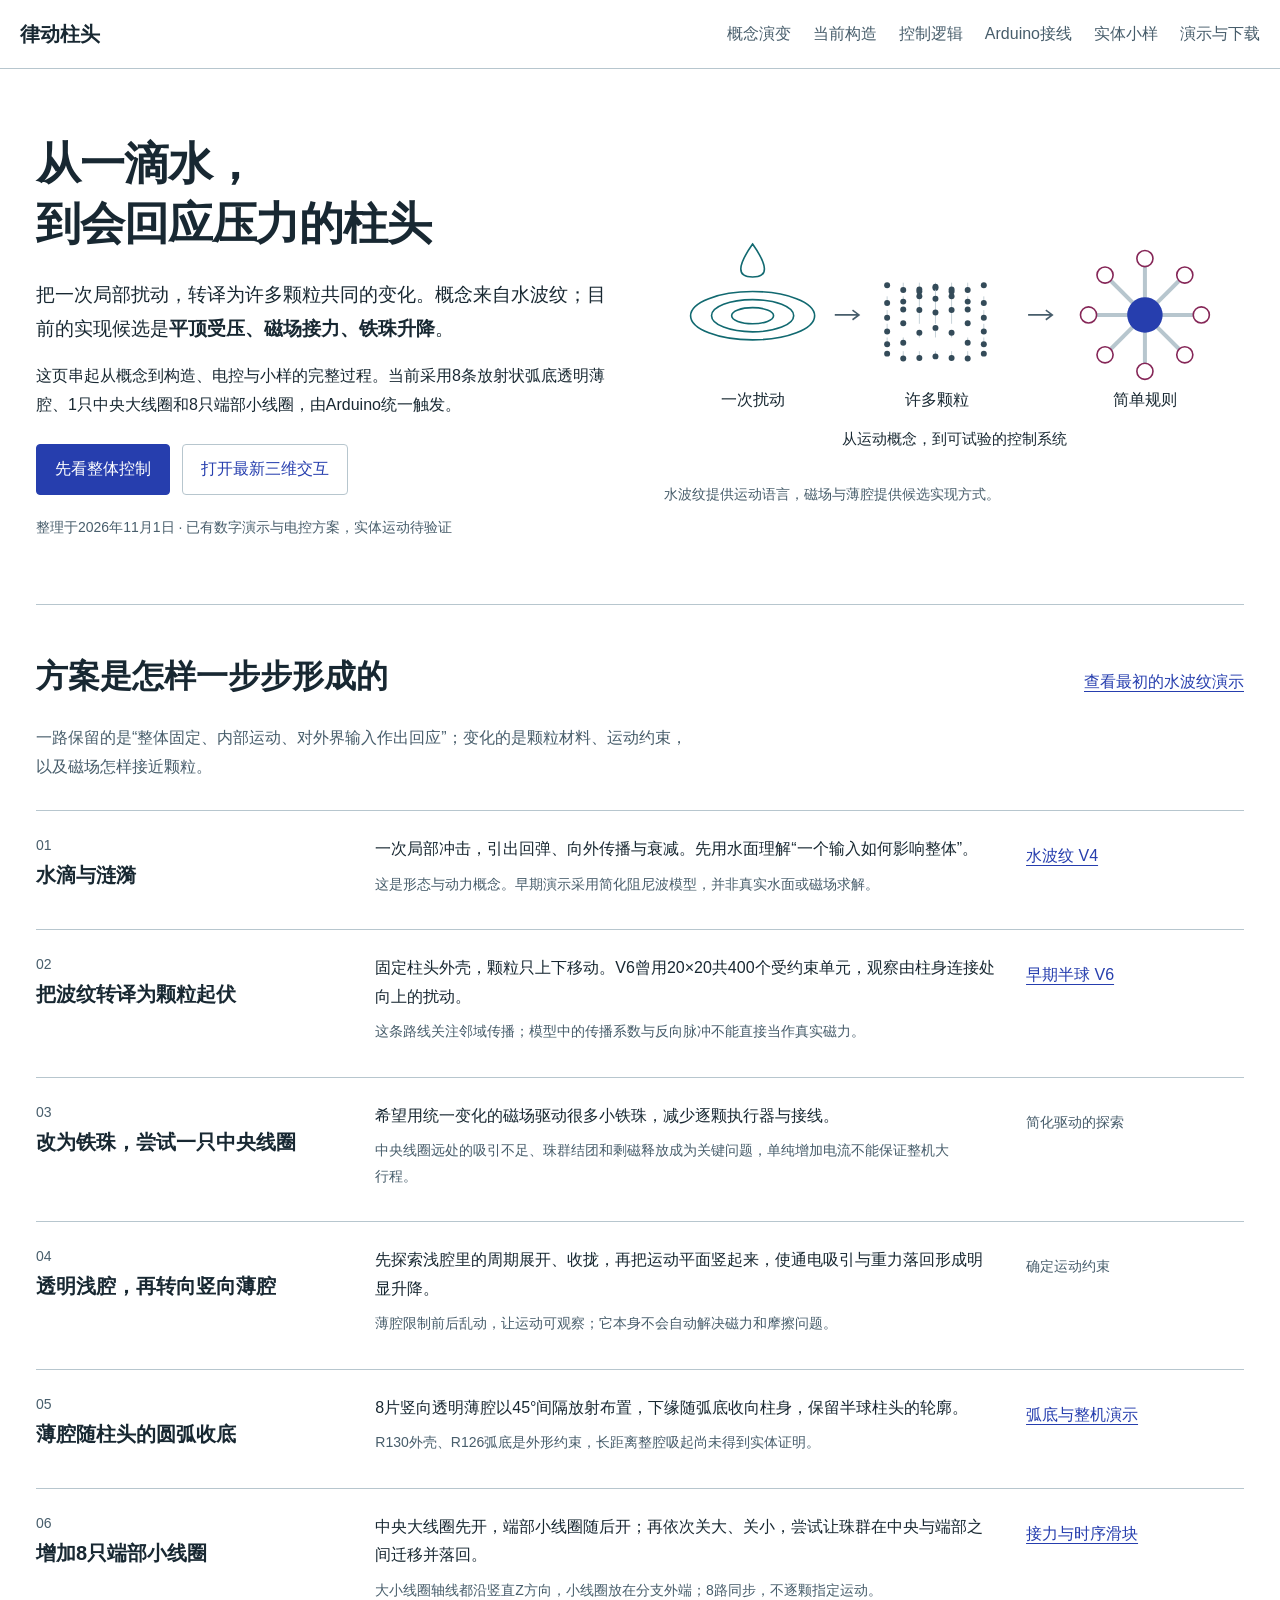
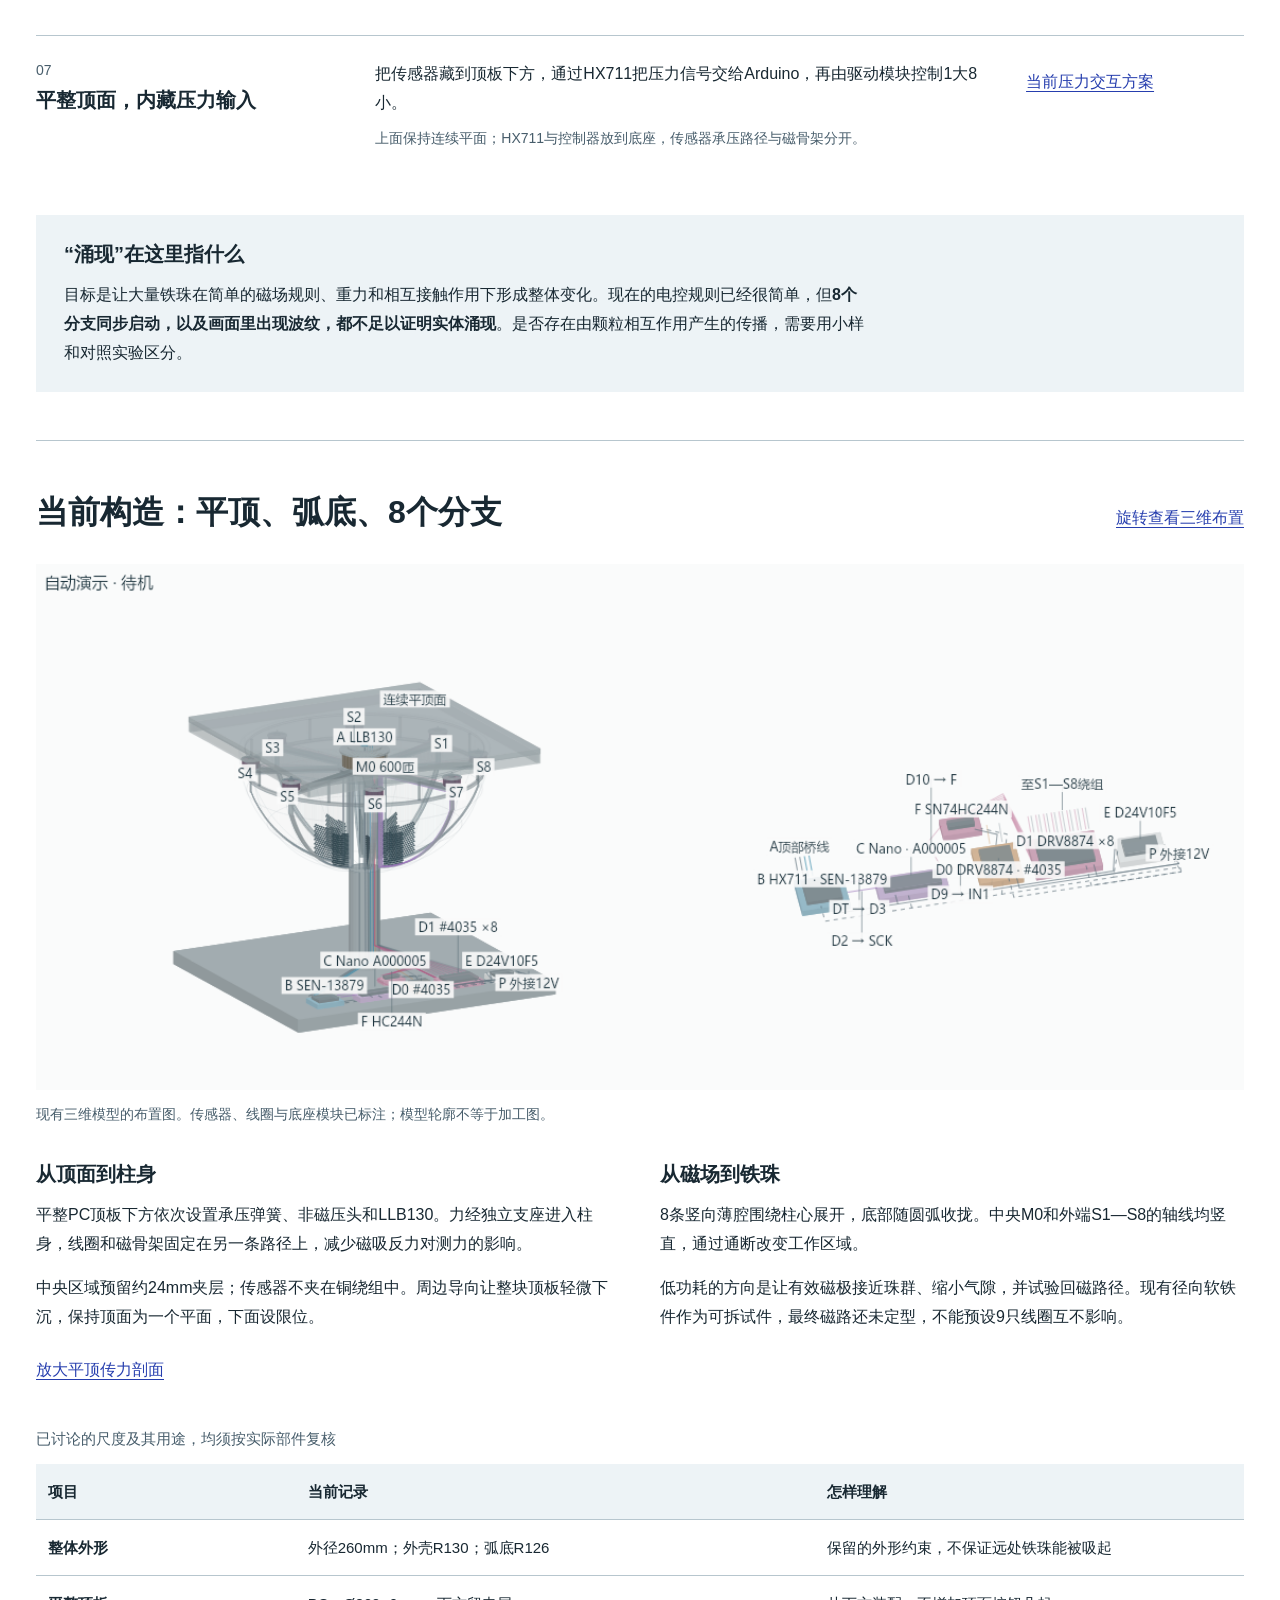
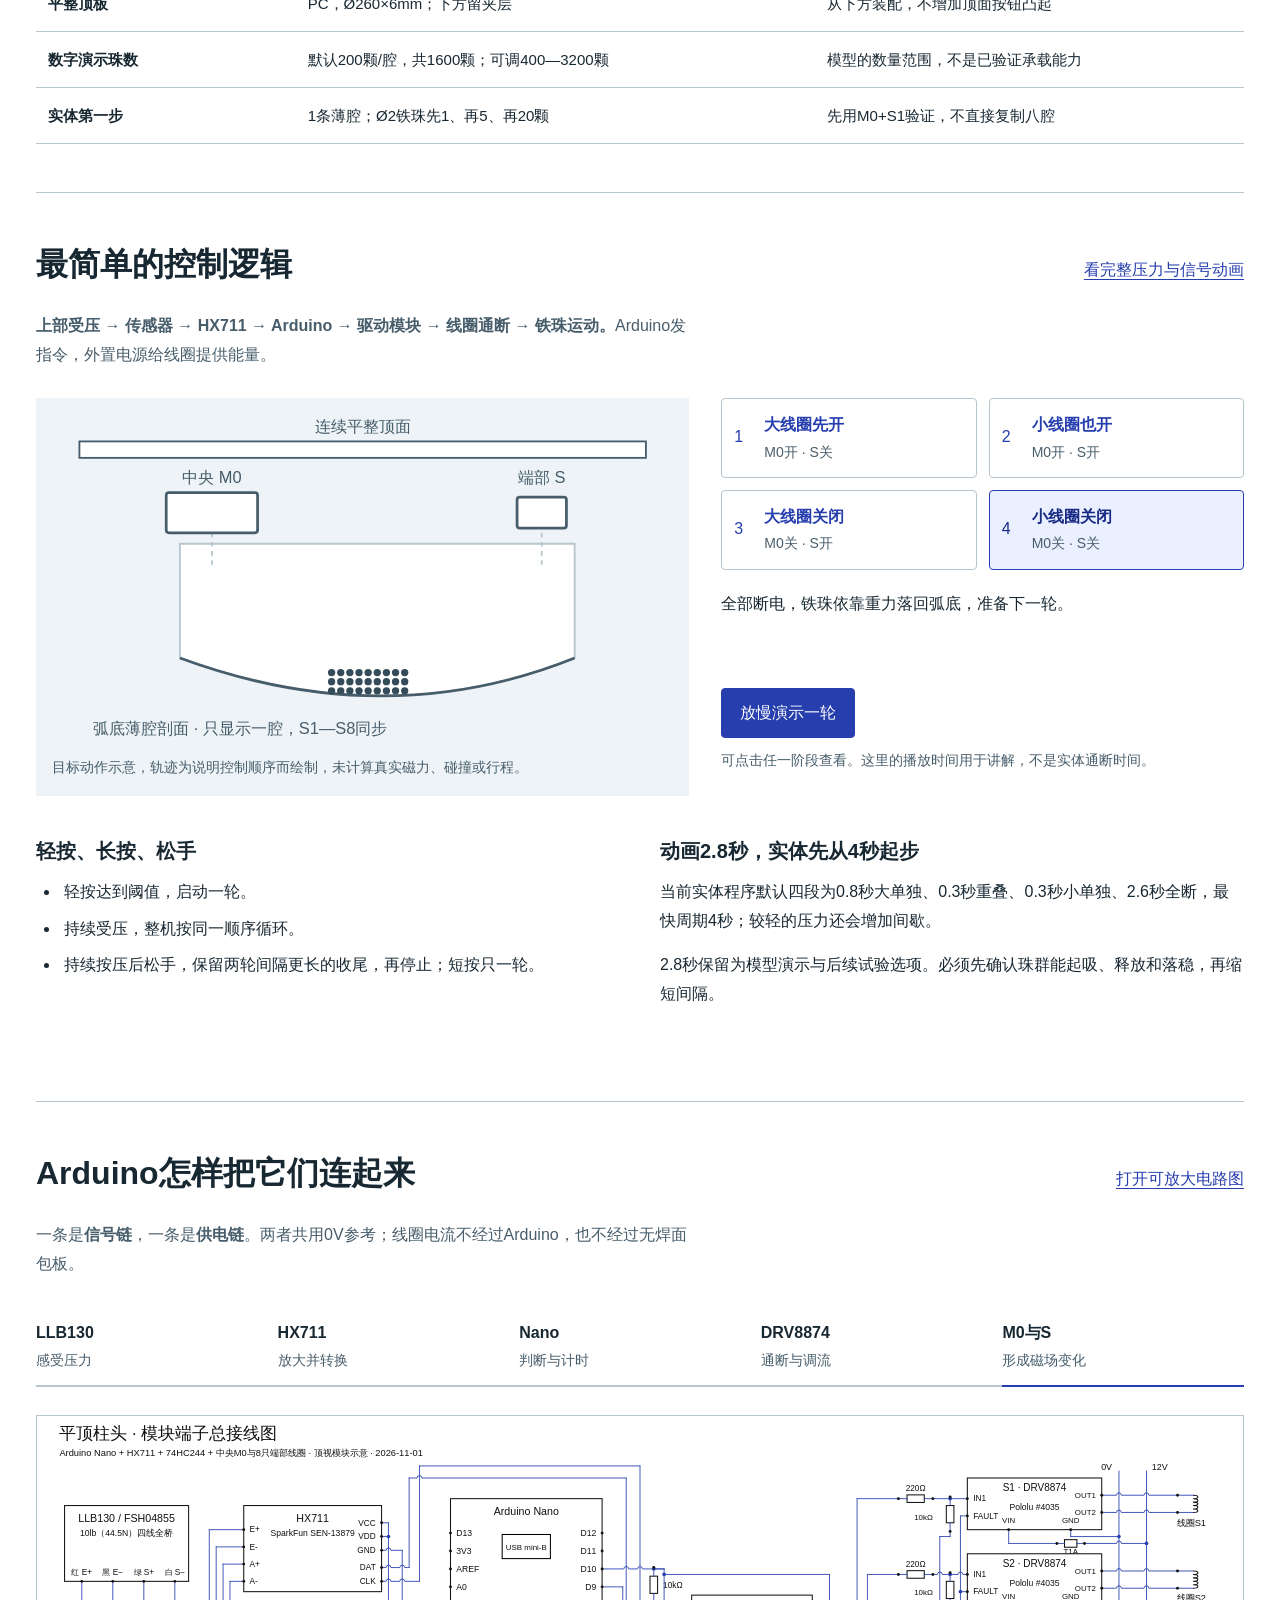
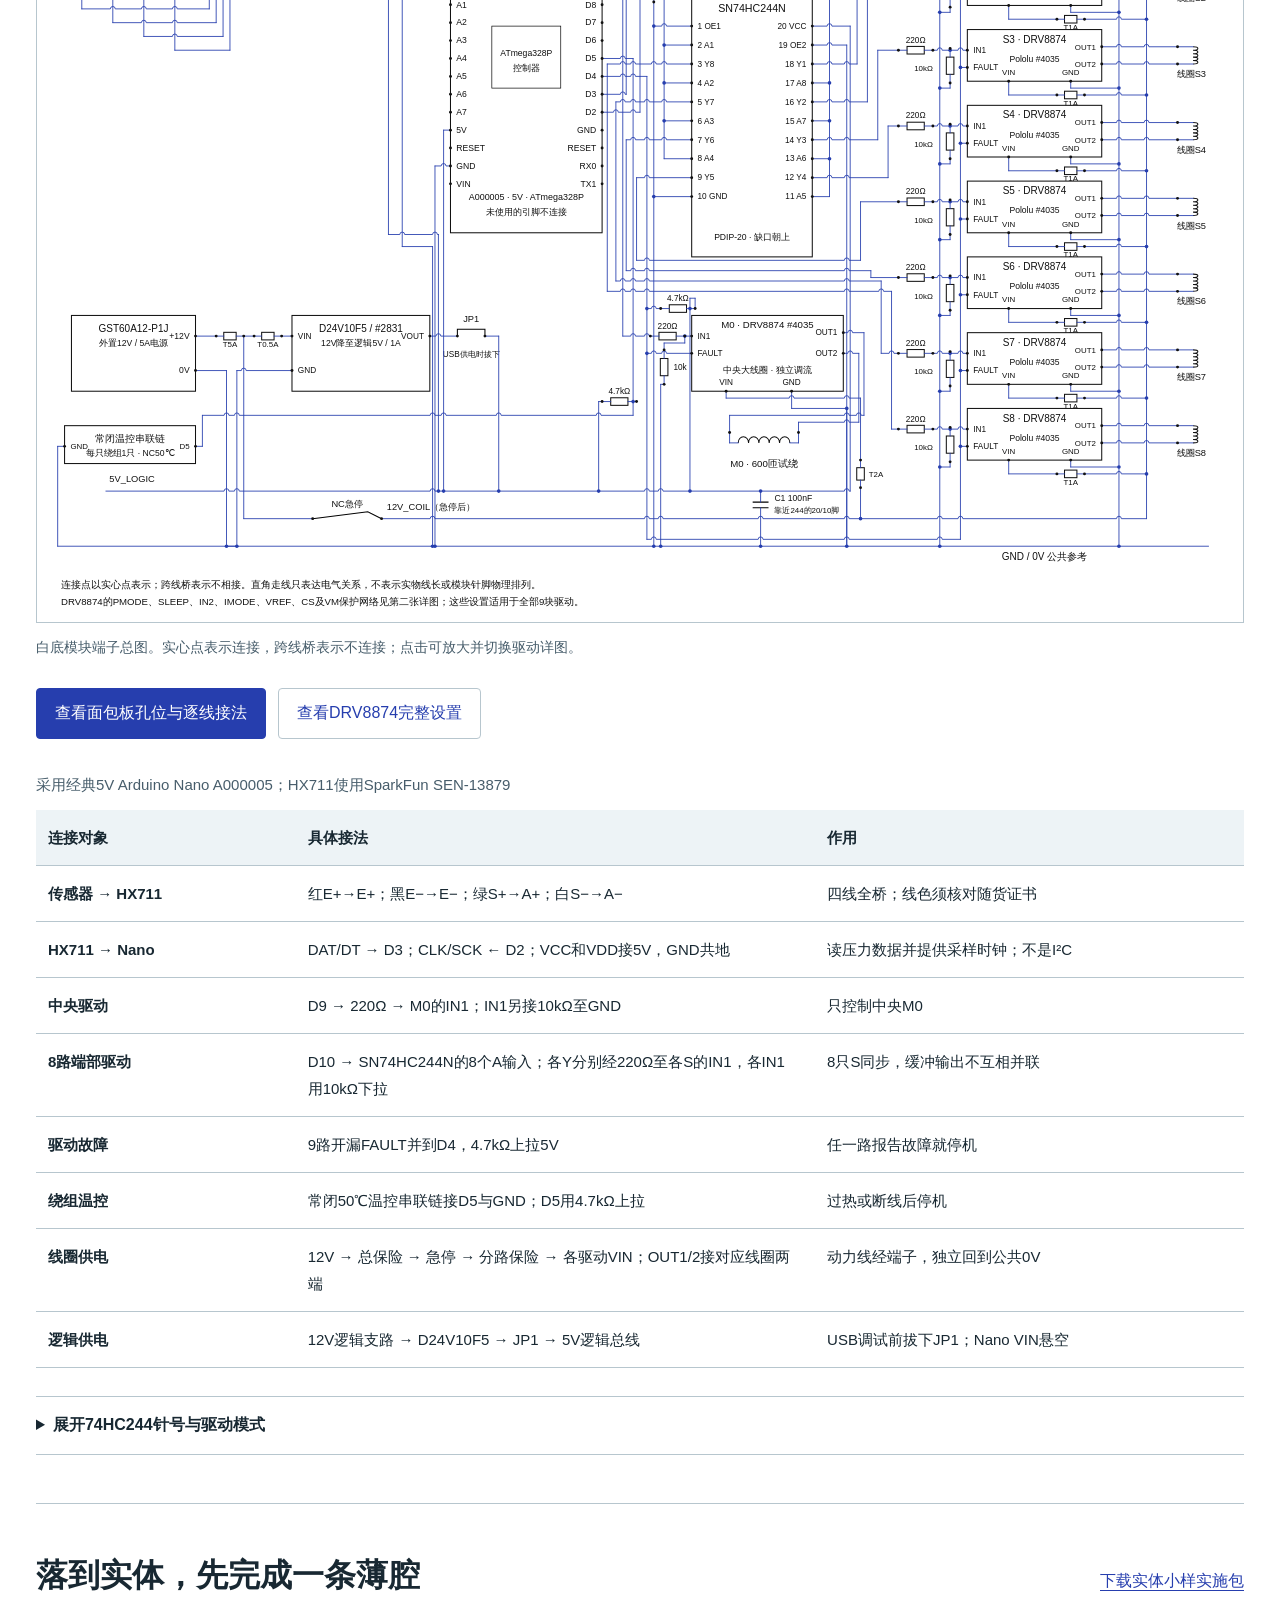
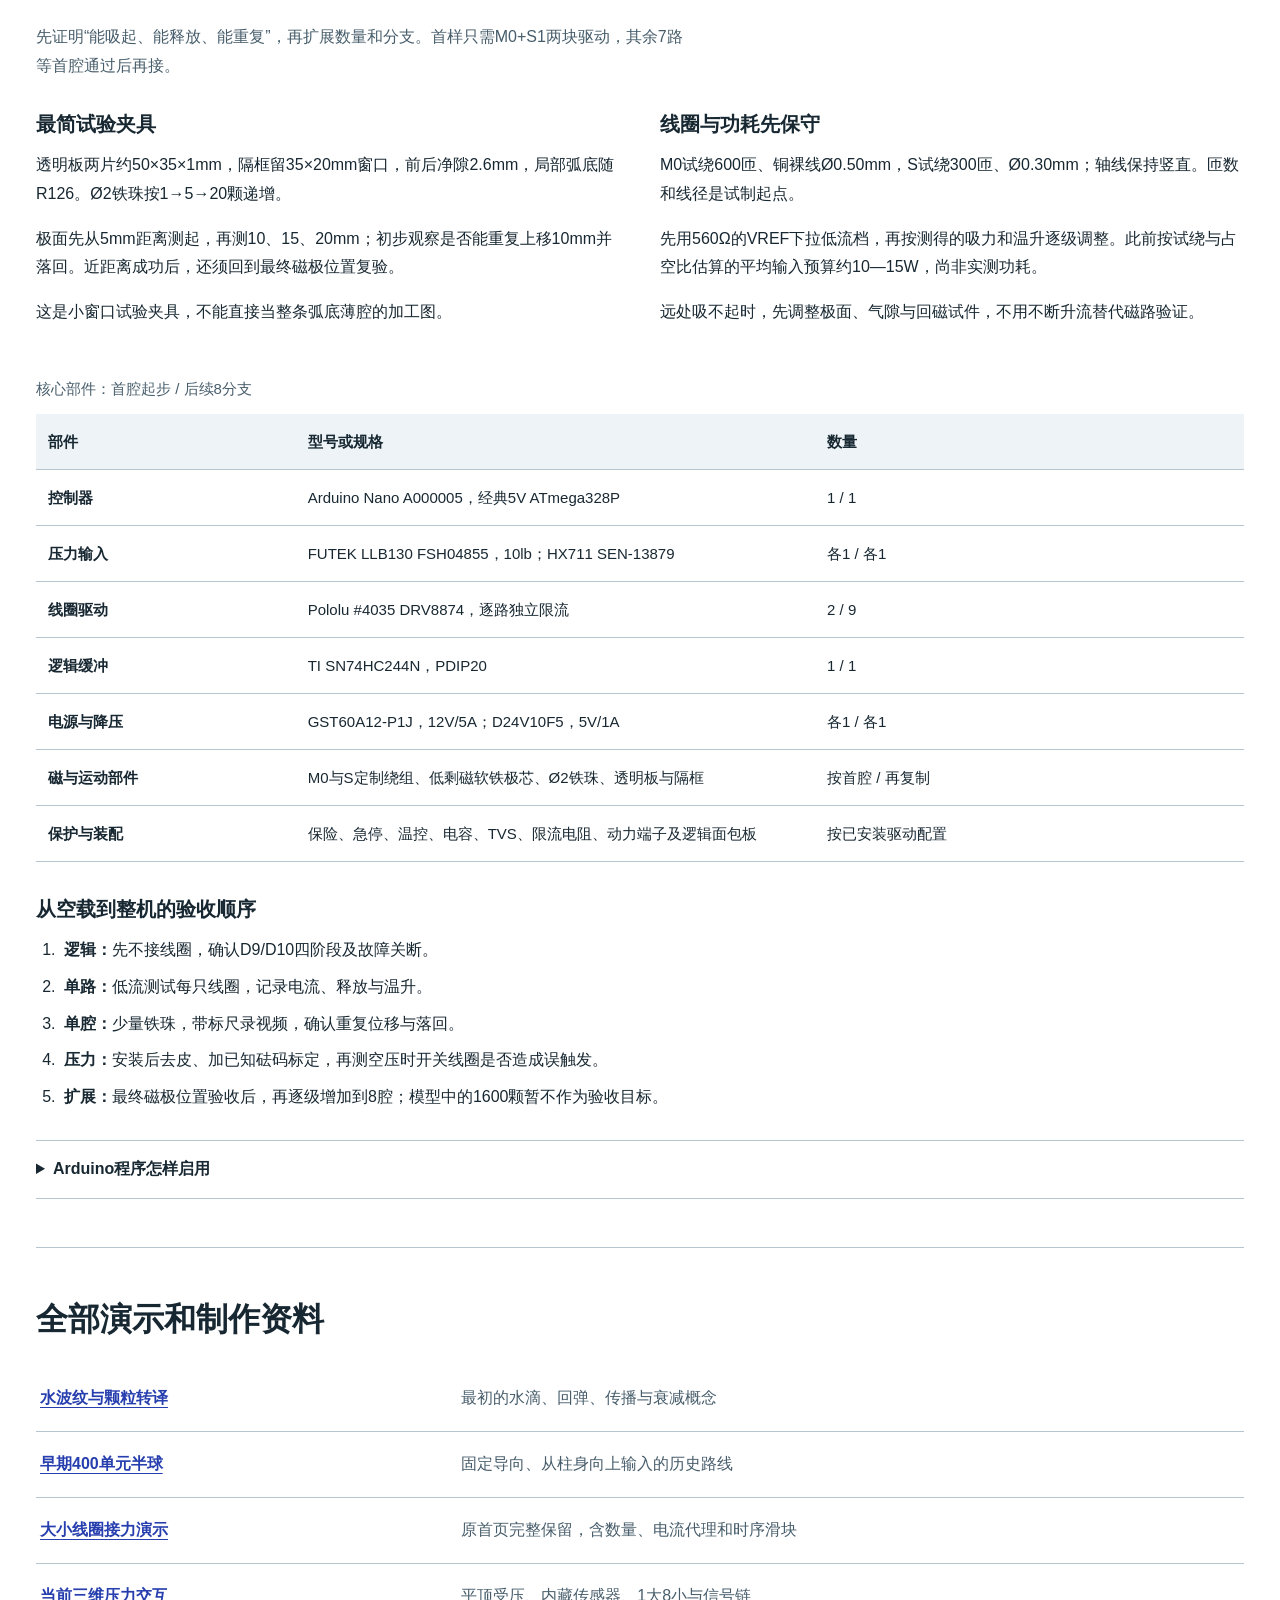
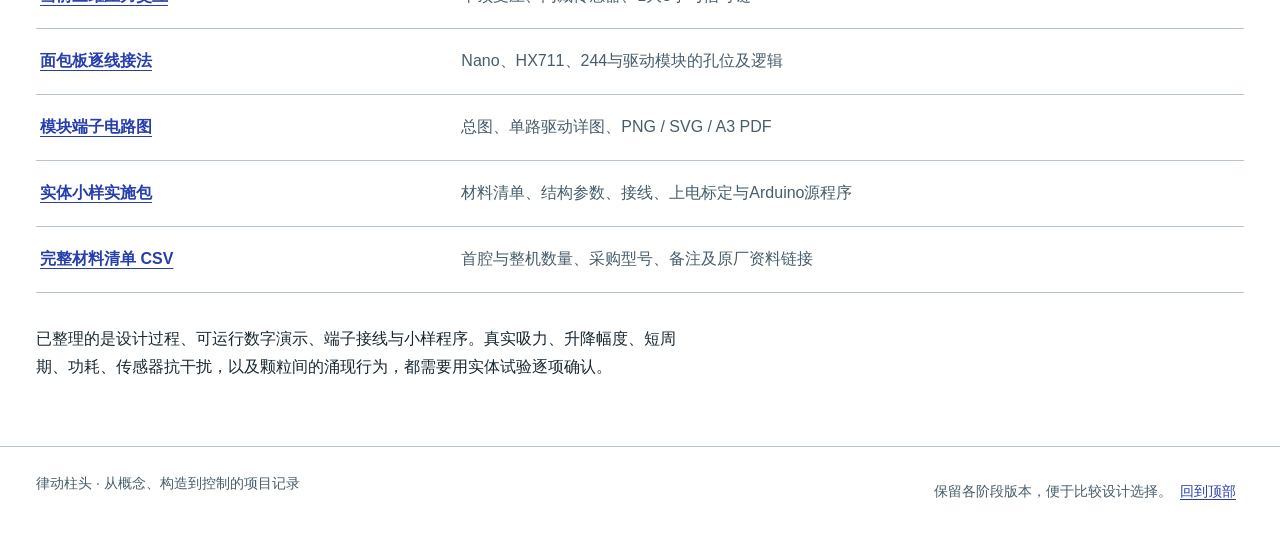
==== commit 849e6700: "Summarize concept evolution, prototype and Arduino wiring on homepage" ====
--- a/index.html
+++ b/index.html
@@ -1,2026 +1,181 @@
 <!doctype html>
 <html lang="zh-CN">
 <head>
-<meta charset="utf-8">
-<meta name="viewport" content="width=device-width,initial-scale=1">
-<title>端部平行线圈 · 8分支顺序接力</title>
-<style>
-:root {
-  color-scheme: light dark;
-  background-color: var(
-    --background,
-    var(--color-background-primary, light-dark(rgb(255 255 255), rgb(24 24 24)))
-  ) !important;
-
-  /* Agent-facing contract; keep in sync with SKILL.md. */
-  --background: var(
-    --color-background-primary,
-    light-dark(rgb(255 255 255), rgb(24 24 24))
-  );
-  --foreground: var(
-    --color-text-primary,
-    light-dark(rgb(26 28 31), rgb(255 255 255))
-  );
-  --card: color-mix(in oklab, var(--foreground) 5%, var(--background));
-  --card-foreground: var(
-    --color-text-primary,
-    light-dark(rgb(26 28 31), rgb(255 255 255))
-  );
-  --popover: var(
-    --color-background-secondary,
-    light-dark(rgb(255 255 255), rgb(45 45 45))
-  );
-  --popover-foreground: var(
-    --color-text-primary,
-    light-dark(rgb(26 28 31), rgb(255 255 255))
-  );
-  --primary: var(
-    --color-text-info,
-    light-dark(rgb(27 104 171), rgb(131 195 255))
-  );
-  --primary-foreground: var(
-    --color-text-inverse,
-    light-dark(rgb(255 255 255), rgb(13 13 13))
-  );
-  --secondary: var(
-    --color-background-secondary,
-    light-dark(rgb(255 255 255 / 96%), rgb(54 54 54 / 96%))
-  );
-  --secondary-foreground: var(
-    --color-text-primary,
-    light-dark(rgb(26 28 31), rgb(255 255 255))
-  );
-  --muted: color-mix(in srgb, var(--foreground) 10%, transparent);
-  --muted-foreground: var(
-    --color-text-secondary,
-    light-dark(rgb(26 28 31 / 70%), rgb(255 255 255 / 70%))
-  );
-  --accent: var(
-    --color-background-info,
-    light-dark(rgb(229 242 255), rgb(13 39 63))
-  );
-  --accent-foreground: var(
-    --color-text-info,
-    light-dark(rgb(27 104 171), rgb(131 195 255))
-  );
-  --destructive: var(
-    --color-text-warning,
-    light-dark(rgb(226 85 7), rgb(255 133 73))
-  );
-  --border: var(
-    --color-border-secondary,
-    light-dark(rgb(26 28 31 / 8%), rgb(255 255 255 / 8.2%))
-  );
-  --input: var(
-    --color-border-primary,
-    light-dark(
-      rgb(26 28 31 / 11.8%),
-      color-mix(in oklab, rgb(0 0 0) 10%, transparent)
-    )
-  );
-  --ring: var(
-    --color-ring-primary,
-    light-dark(rgb(51 156 255), rgb(131 195 255 / 76%))
-  );
-  --font-size-base: var(--font-text-md-size, 16px);
-  --blue: light-dark(rgb(27 104 171), rgb(131 195 255));
-  --orange: light-dark(rgb(226 85 7), rgb(251 106 34));
-  --green: light-dark(rgb(0 162 64), rgb(64 201 119));
-  --red: light-dark(rgb(224 46 42), rgb(255 103 100));
-  --purple: light-dark(rgb(146 79 247), rgb(173 123 249));
-  --yellow: light-dark(rgb(255 195 0), rgb(255 210 64));
-  --viz-series-1: var(--primary);
-  --viz-series-2: light-dark(rgb(243 136 59), rgb(245 154 86));
-  --viz-series-3: light-dark(rgb(93 201 119), rgb(116 213 139));
-  --viz-series-4: light-dark(rgb(235 119 177), rgb(240 143 192));
-  --viz-series-5: light-dark(rgb(155 121 236), rgb(170 145 239));
-  --viz-series-6: light-dark(rgb(58 185 177), rgb(90 203 194));
-
-  /* Internal implementation variables; not part of the agent contract. */
-  --font-sans:
-    -apple-system-body, ui-sans-serif, -apple-system, system-ui, "Segoe UI",
-    Helvetica, "Apple Color Emoji", Arial, sans-serif, "Segoe UI Emoji",
-    "Segoe UI Symbol";
-  --font-mono:
-    ui-monospace, SFMono-Regular, "SF Mono", Menlo, Consolas, "Liberation Mono",
-    monospace;
-  --font-size-normal: max(11px, var(--font-size-base));
-  --font-size-tooltip: calc(var(--font-size-base) - 1px);
-  --font-size-small: max(11px, calc(var(--font-size-base) - 2px));
-  --font-size-h1: calc(var(--font-size-normal) * 1.7142857143);
-  --font-size-h2: calc(var(--font-size-normal) * 1.4285714286);
-  --font-size-h3: calc(var(--font-size-normal) * 1.2857142857);
-  --font-weight-normal: 400;
-  --font-weight-medium: 500;
-  --icon-size: 16px;
-  --line-height-normal: calc(var(--font-size-normal) * 1.5);
-  --line-height-tooltip: calc(var(--font-size-tooltip) * 1.4285714286);
-  --line-height-small: calc(var(--font-size-small) + 4px);
-  --corner-shape: round;
-  --radius: var(--border-radius-lg, 8px);
-  --radius-sm: calc(var(--radius) * 0.5);
-  --radius-md: calc(var(--radius) * 0.75);
-  --radius-lg: var(--radius);
-  --radius-2xl: calc(var(--radius) * 2);
-  --radius-full: 9999px;
-  --shadow-sm: 0 1px 2px -1px rgb(0 0 0 / 8%);
-  --checkmark-image: url("data:image/svg+xml,%3Csvg xmlns='http://www.w3.org/2000/svg' viewBox='0 0 17 17'%3E%3Cpath d='M12.8961 3.64101C13.1297 3.41418 13.4984 3.37523 13.7779 3.56581C14.0571 3.75635 14.1554 4.11331 14.0299 4.41347L13.9615 4.53847L7.71151 13.7045C7.59411 13.8767 7.4063 13.9877 7.19881 14.0072C6.99136 14.0267 6.78564 13.9533 6.63826 13.806L2.88826 10.056L2.79842 9.9457C2.6192 9.67407 2.64927 9.30496 2.88826 9.06581C3.12738 8.82669 3.49647 8.79676 3.76815 8.97597L3.8785 9.06581L7.03084 12.2182L12.8053 3.74941L12.8961 3.64101Z'/%3E%3C/svg%3E");
-
-  /* Legacy aliases; not part of the current agent contract. */
-  --viz-bg: transparent;
-  --viz-panel: var(--card);
-  --viz-border: var(--border);
-  --viz-text: var(--foreground);
-  --viz-muted: var(--muted-foreground);
-  --viz-accent: var(--primary);
-  --viz-accent-text: var(--primary-foreground);
-  --viz-accent-bg: var(--accent);
-  --viz-font-size: var(--font-size-base);
-  --viz-warning: var(--destructive);
-}
-
-:root[data-theme="light"] {
-  color-scheme: light;
-}
-
-:root[data-theme="dark"] {
-  color-scheme: dark;
-}
-
-* {
-  box-sizing: border-box;
-}
-
-html > body {
-  /* Preserve MCP aliases for older inline renderers without creating :root cycles. */
-  --color-background-primary: var(
-    --background,
-    light-dark(rgb(255 255 255), rgb(24 24 24))
-  );
-  --color-text-primary: var(
-    --foreground,
-    light-dark(rgb(26 28 31), rgb(255 255 255))
-  );
-  --color-border-secondary: var(
-    --border,
-    light-dark(rgb(26 28 31 / 8%), rgb(255 255 255 / 8.2%))
-  );
-
-  margin: 0;
-  padding: var(--visualize-paint-gutter, 0px);
-  color: var(--foreground);
-  background: transparent !important;
-  font-family: var(--font-sans) !important;
-  -webkit-font-smoothing: antialiased;
-  font-size: var(--font-size-base);
-  line-height: calc(var(--font-size-base) * 1.625);
-  font-weight: var(--font-weight-normal);
-}
-
-.cursor-interaction {
-  cursor: var(--cursor-interaction, pointer);
-}
-
-a {
-  color: color-mix(in srgb, var(--viz-accent) 80%, var(--viz-text) 20%);
-  cursor: var(--cursor-interaction, pointer);
-  text-decoration: none;
-  text-underline-offset: 2px;
-  font-weight: inherit;
-}
-
-a:is(:hover, :focus-visible) {
-  text-decoration-line: underline;
-  text-decoration-style: dashed;
-  text-decoration-thickness: 0.5px;
-}
-
-h1,
-h2,
-h3,
-h4,
-h5,
-h6,
-p {
-  margin-block: 0;
-}
-p,
-h1,
-h2,
-h3,
-h4,
-h5,
-h6,
-li,
-.table {
-  font-family: var(--font-sans);
-}
-
-h1 {
-  font-size: calc(var(--font-size-base) * 1.5);
-  line-height: 1.3333333333;
-}
-
-h2 {
-  font-size: calc(var(--font-size-base) * 1.25);
-  line-height: 1.4;
-}
-h3 {
-  font-size: calc(var(--font-size-base) * 1.125);
-  line-height: 1.5555555556;
-}
-h4 {
-  font-size: var(--font-size-base);
-  line-height: 1.5;
-}
-h5,
-h6 {
-  font-size: var(--font-size-base);
-  line-height: calc(var(--font-size-base) * 1.625);
-}
-
-h1,
-h2,
-h3,
-h4,
-h5,
-h6,
-b,
-strong,
-th {
-  font-weight: 600;
-}
-
-code:not(pre code) {
-  display: inline;
-  padding: 1px 6px;
-  border-radius: var(--radius-sm);
-  corner-shape: var(--corner-shape);
-  background: var(--muted);
-  font-family: var(--font-mono);
-  font-size: 0.92em;
-  overflow-wrap: anywhere;
-  -webkit-box-decoration-break: clone;
-  box-decoration-break: clone;
-  word-break: break-word;
-}
-pre,
-pre code {
-  font-family: var(--font-mono);
-  font-size: 12px;
-  line-height: 20px;
-}
-
-.table-responsive {
-  width: 100%;
-  overflow-x: auto;
-  scrollbar-width: thin;
-}
-
-.table {
-  width: 100%;
-  color: var(--foreground);
-  font: inherit;
-  text-align: start;
-  border-collapse: separate;
-  border-spacing: 0;
-  font-size: calc(var(--font-size-base) * 0.875);
-  line-height: calc(var(--font-size-base) * 1.625);
-  font-family: var(--font-sans);
-}
-
-.table :is(th, td) {
-  padding-block: 10px;
-  padding-inline: 0 24px;
-  overflow-wrap: anywhere;
-  border-bottom: 1px solid var(--border);
-  text-align: start;
-  vertical-align: top;
-  border-bottom-color: color-mix(in srgb, var(--foreground) 5%, transparent);
-}
-.table :is(th, td):not(:last-child) {
-  padding-inline-end: calc(var(--font-size-base) * 1.5);
-}
-
-.table-responsive > .table :is(th, td) {
-  overflow-wrap: break-word;
-}
-
-.table :is(th, td):last-child {
-  padding-inline-end: 0;
-}
-
-.table :is(caption, thead th) {
-  font-weight: 600;
-}
-
-.table thead :is(th, td) {
-  border-bottom-color: var(--border-strong, var(--input));
-  padding-block: calc(var(--font-size-base) / 2);
-  line-height: var(--font-size-base);
-}
-
-.table tbody tr:last-child :is(th, td) {
-  border-bottom: 0;
-}
-.table tbody :is(th, td) {
-  padding-block: calc(var(--font-size-base) * 0.625);
-}
-
-.table.table-sm :is(th, td) {
-  padding-block: 8px;
-}
-
-.table.table-sm :is(th, td):not(:last-child) {
-  padding-inline-end: 16px;
-}
-
-.table :is(.text-end, [align="right"]) {
-  text-align: end;
-  font-variant-numeric: tabular-nums;
-}
-
-.table :is(.text-center, [align="center"]) {
-  text-align: center;
-}
-
-.table .text-nowrap {
-  white-space: nowrap;
-}
-
-#widget {
-  display: flex;
-  flex-direction: column;
-  gap: 12px;
-  width: 100%;
-  padding: 0;
-  background: transparent !important;
-}
-
-.card {
-  min-width: 0;
-  padding: 12px;
-  overflow: hidden;
-  overflow-wrap: break-word;
-  border-radius: var(--radius-2xl);
-  corner-shape: var(--corner-shape);
-  color: var(--card-foreground);
-  background: var(--card);
-}
-
-.widget {
-  min-width: 0;
-  overflow: hidden;
-  border: 0;
-  border-radius: var(--radius-lg);
-  corner-shape: var(--corner-shape);
-  box-shadow: 0 0 0 0.5px var(--border-strong, var(--border));
-  color: var(--foreground);
-  background: var(--background);
-}
-
-#widget > :not(.card, .widget, .progress) {
-  width: 100% !important;
-  max-width: none !important;
-  margin: 0 !important;
-  padding: 0 !important;
-  border: 0 !important;
-  border-radius: 0 !important;
-  background: transparent !important;
-  box-shadow: none !important;
-}
-
-.tooltip {
-  position: fixed;
-  z-index: 50;
-  top: 0;
-  left: 0;
-  width: max-content;
-  max-width: min(
-    20rem,
-    var(--tooltip-available-width, calc(100vw - 10px)),
-    calc(100vw - 10px)
-  );
-  max-height: min(
-    var(--tooltip-available-height, calc(100vh - 10px)),
-    calc(100vh - 10px)
-  );
-  border: 1px solid var(--border);
-  corner-shape: var(--corner-shape);
-  overflow-wrap: break-word;
-  white-space: normal;
-  pointer-events: none;
-  user-select: none;
-  font-family: var(--font-sans);
-  padding: 5px 12px;
-  border-color: color-mix(
-    in oklab,
-    light-dark(var(--primary-foreground), var(--foreground)) 5%,
-    transparent
-  );
-  border-radius: var(--radius-2xl);
-  color: light-dark(var(--primary-foreground), var(--foreground));
-  background: light-dark(var(--foreground), var(--popover));
-  box-shadow: 0 8px 18px rgb(15 23 42 / 20%);
-  letter-spacing: -0.15px;
-  font-size: calc(var(--font-size-base) * 14 / 16);
-  font-size: round(nearest, calc(var(--font-size-base) * 14 / 16), 1px);
-  font-weight: 600;
-  line-height: 18px;
-  text-align: center;
-}
-
-.viz-grid {
-  display: grid;
-  grid-template-columns: repeat(auto-fit, minmax(max(180px, 24%), 1fr));
-  gap: 10px;
-}
-
-.viz-stat {
-  display: flex;
-  flex-direction: column;
-  gap: 2px;
-}
-
-.viz-stat-value {
-  font-size: var(--font-size-h2);
-  font-weight: var(--font-weight-medium);
-  line-height: 1.25;
-}
-
-.viz-row {
-  display: flex;
-  flex-wrap: wrap;
-  align-items: center;
-  gap: 10px;
-}
-
-hr {
-  width: 100%;
-  height: 1px;
-  margin-block: 6px;
-  border: 0;
-  background: var(--border);
-}
-
-.nav {
-  display: flex;
-  min-width: 0;
-  align-items: center;
-  gap: 4px;
-}
-
-.progress {
-  display: flex;
-  height: 8px;
-  margin-block: calc((var(--line-height-normal, 1.5em) - 8px) / 2);
-  overflow: hidden;
-  border: 0;
-  border-radius: var(--radius-full);
-  background: var(--muted);
-}
-
-.progress-bar:only-child {
-  border-radius: var(--radius-full);
-}
-
-.progress-bar {
-  height: 100%;
-  flex-shrink: 0;
-  border: 0;
-  background: var(--viz-series-1);
-}
-
-.viz-badge {
-  display: inline-flex;
-  align-items: center;
-  padding: 4px 8px;
-  border-radius: var(--radius-sm);
-  color: color-mix(in srgb, var(--foreground) 40%, var(--muted-foreground));
-  background: color-mix(in srgb, var(--foreground) 5%, transparent);
-  font-family: var(--font-sans);
-  font-size: calc(var(--font-size-base) * 14 / 16);
-  font-size: round(nearest, calc(var(--font-size-base) * 14 / 16), 1px);
-  font-weight: var(--font-weight-normal);
-  line-height: 1;
-}
-
-small,
-.text-small {
-  font-size: var(--font-size-small);
-  line-height: var(--line-height-small);
-}
-
-.text-muted {
-  color: var(--muted-foreground);
-}
-
-.tabular-nums {
-  font-variant-numeric: tabular-nums;
-}
-
-.sr-only {
-  position: absolute;
-  width: 1px;
-  height: 1px;
-  padding: 0;
-  overflow: hidden;
-  clip: rect(0, 0, 0, 0);
-  white-space: nowrap;
-  border: 0;
-}
-
-.viz-controls {
-  display: flex;
-  flex-wrap: wrap;
-  align-items: center;
-  gap: 8px;
-}
-
-.viz-controls > .form-label {
-  display: grid;
-  min-width: min(100%, 260px);
-  flex: 1 1 280px;
-  grid-template-columns: minmax(0, 1fr) auto;
-  align-items: baseline;
-  gap: 2px 12px;
-  margin-bottom: 0;
-}
-
-.viz-controls > .form-label > :is(.form-control, .form-range, .form-select) {
-  grid-column: 1 / -1;
-}
-
-.btn,
-.nav-link,
-.form-check-input,
-.form-control,
-.form-range,
-.form-select {
-  font: inherit;
-}
-
-/* Match inline alignment without overriding a containing flex or grid layout. */
-.btn,
-.nav-link,
-.form-control,
-.form-select,
-.form-range,
-.form-check {
-  vertical-align: middle;
-}
-
-.btn,
-.nav-link {
-  --btn-size: calc(12px + 2 * var(--control-spacing, 12px));
-  appearance: button;
-  display: inline-flex;
-  inline-size: fit-content;
-  max-inline-size: 100%;
-  align-items: center;
-  justify-content: center;
-  gap: 4px;
-  margin: 0;
-  padding: 0 8px;
-  -webkit-app-region: no-drag;
-  border: 1px solid var(--input);
-  corner-shape: var(--corner-shape);
-  cursor: var(--cursor-interaction, pointer);
-  text-align: center;
-  text-decoration: none;
-  white-space: nowrap;
-  user-select: none;
-  -webkit-font-smoothing: inherit;
-  font-family: var(--font-sans);
-  height: fit-content;
-  min-height: var(--btn-size);
-  padding-inline: var(--control-spacing, 12px);
-  border-color: transparent;
-  border-radius: var(--radius-full);
-  color: var(--foreground);
-  background: color-mix(in srgb, var(--foreground) 5%, transparent);
-  font-size: calc(var(--font-size-base) * 14 / 16);
-  font-size: round(nearest, calc(var(--font-size-base) * 14 / 16), 1px);
-  font-weight: var(--font-weight-normal);
-  line-height: 18px;
-}
-
-.btn {
-  border-color: var(--border);
-  color: var(--secondary-foreground);
-  background: var(--secondary);
-}
-
-/* Codex Button size="compact"; appearance stays with the button variant. */
-.btn-sm {
-  --btn-size: 24px;
-  padding-inline: 8px;
-  font-size: calc(var(--font-size-base) * 12 / 16);
-  font-size: round(nearest, calc(var(--font-size-base) * 12 / 16), 1px);
-  line-height: 16px;
-}
-
-.btn:is(.btn-block, .viz-tile) {
-  inline-size: 100%;
-}
-
-.btn.viz-tile {
-  min-width: 0;
-  overflow-wrap: anywhere;
-  white-space: normal;
-}
-
-a.btn {
-  cursor: var(--cursor-interaction, pointer);
-  text-decoration: none;
-}
-
-.btn:not(:disabled):hover {
-  background: light-dark(
-    color-mix(in srgb, var(--foreground) 5.5%, transparent),
-    color-mix(in srgb, var(--foreground) 8%, transparent)
-  );
-}
-
-.nav-link:not(:disabled):not([aria-disabled="true"]):hover {
-  background: color-mix(in srgb, var(--foreground) 10%, transparent);
-}
-
-.btn-primary {
-  border-color: var(--border);
-  color: var(--primary-foreground);
-  background: var(--foreground);
-  background-clip: border-box;
-}
-
-.btn-primary .text-muted {
-  color: color-mix(in srgb, var(--primary-foreground) 50%, transparent);
-}
-
-.btn-primary:not(:disabled):hover {
-  background: color-mix(in srgb, var(--foreground) 80%, transparent);
-  background-clip: border-box;
-}
-
-.btn-ghost {
-  border-color: transparent;
-  color: var(--muted-foreground);
-  background: transparent;
-}
-
-.btn-ghost:not(:disabled):hover {
-  color: var(--muted-foreground);
-  background: light-dark(
-    color-mix(in srgb, var(--foreground) 5.5%, transparent),
-    color-mix(in srgb, var(--foreground) 8%, transparent)
-  );
-}
-
-.nav-pills .nav-link {
-  min-width: 0;
-  border-color: transparent;
-  color: var(--muted-foreground);
-  background: transparent;
-}
-
-.nav-justified .nav-link {
-  flex: 1 1 0;
-  overflow-wrap: anywhere;
-  white-space: normal;
-}
-
-.nav-pills .nav-link.active {
-  color: var(--foreground);
-  background: var(--muted);
-}
-
-/* Shared preview chrome; product styles stay inside each variant. */
-.viz-dotted-background {
-  background-image: radial-gradient(
-    circle,
-    color-mix(in srgb, var(--foreground) 14%, transparent) 0.8px,
-    transparent 0.8px
-  );
-  background-position: center;
-  background-size: 16px 16px;
-}
-
-.viz-carousel {
-  position: relative;
-  min-width: 0;
-}
-
-.viz-carousel:has(> .viz-carousel-controls) {
-  min-height: calc(60px + var(--viz-carousel-picker-height, 0px));
-  padding-bottom: 60px;
-}
-
-.viz-carousel > [data-variant][hidden] {
-  display: none !important;
-}
-
-.viz-carousel > [data-variant] {
-  isolation: isolate;
-}
-
-.viz-carousel-controls {
-  --viz-carousel-hover: light-dark(
-    color-mix(in srgb, var(--foreground) 5.4%, transparent),
-    color-mix(in srgb, var(--foreground) 7.8%, transparent)
-  );
-  position: absolute;
-  z-index: 2;
-  bottom: 8px;
-  left: 50%;
-  display: flex;
-  width: max-content;
-  /* Leave room for the host's design-controls launcher at the trailing edge. */
-  max-width: calc(100% - 96px);
-  align-items: center;
-  gap: 0;
-  padding: 0;
-  border: 1px solid var(--border);
-  border-radius: 16px;
-  color: var(--foreground);
-  background: var(--background);
-  font-family: var(--font-sans);
-  /* Match the settings dropdown chrome independently of the content font size. */
-  font-size: 13px;
-  font-weight: var(--font-weight-normal);
-  line-height: 18px;
-  transform: translateX(-50%);
-  user-select: none;
-}
-
-/* Keep authored mockup button styles out of the shared carousel chrome. */
-.viz-carousel-controls button,
-.viz-carousel-picker > summary {
-  display: flex !important;
-  height: auto !important;
-  min-height: 30px;
-  align-items: center !important;
-  justify-content: center !important;
-  gap: 4px;
-  padding: 0 6px !important;
-  -webkit-app-region: no-drag;
-  border: 0 !important;
-  border-radius: 14px !important;
-  color: inherit !important;
-  background: transparent !important;
-  font: inherit !important;
-  -webkit-tap-highlight-color: transparent;
-}
-
-.viz-carousel-controls > button,
-.viz-carousel-picker > summary {
-  position: relative;
-  isolation: isolate;
-}
-
-.viz-carousel-controls > button {
-  --icon-size: 16px;
-  width: 30px !important;
-  padding: 0 !important;
-}
-
-.viz-carousel-picker > summary {
-  padding-inline: 12px !important;
-}
-
-.viz-carousel-controls .viz-carousel-caret {
-  width: 14px;
-  height: 14px;
-  flex: none;
-  margin: 0;
-  color: inherit;
-  transform: rotate(180deg);
-}
-
-.viz-carousel-controls > button > svg,
-.viz-carousel-controls .viz-carousel-caret,
-.viz-carousel-count {
-  opacity: 0.5;
-}
-
-.viz-carousel-controls > button::before,
-.viz-carousel-picker > summary::before {
-  position: absolute;
-  z-index: -1;
-  inset: 3px;
-  border-radius: 12px;
-  content: "";
-  pointer-events: none;
-}
-
-.viz-carousel-controls > button:hover::before,
-.viz-carousel-picker > summary:hover::before {
-  background: var(--viz-carousel-hover);
-}
-
-.viz-carousel-controls > button,
-.viz-carousel-controls [data-lucide],
-.viz-carousel-controls .lucide {
-  flex-shrink: 0;
-}
-
-.viz-carousel-picker {
-  min-width: 0;
-}
-
-.viz-carousel-picker > summary {
-  min-width: 0;
-  list-style: none;
-}
-
-.viz-carousel-picker > summary::-webkit-details-marker {
-  display: none;
-}
-
-.viz-carousel-count {
-  flex-shrink: 0;
-  white-space: nowrap;
-}
-
-.viz-carousel-name {
-  min-width: 0;
-  overflow: hidden;
-  text-overflow: ellipsis;
-  white-space: nowrap;
-}
-
-.viz-carousel-options {
-  position: absolute;
-  right: 0;
-  bottom: calc(100% + 4px);
-  left: 0;
-  display: flex;
-  max-height: 240px;
-  flex-direction: column;
-  gap: 2px;
-  overflow: auto;
-  padding: 4px;
-  border: 1px solid var(--border);
-  border-radius: var(--radius-lg);
-  background: var(--background);
-  box-shadow: 0 4px 12px light-dark(rgb(0 0 0 / 6%), rgb(0 0 0 / 25%));
-}
-
-.viz-carousel-options > button {
-  border-radius: max(0px, calc(var(--radius-lg) - 5px)) !important;
-  width: 100% !important;
-  min-height: 28px;
-  justify-content: flex-start !important;
-  padding: 4px 8px !important;
-  font-size: var(--font-size-small) !important;
-  text-align: start;
-  white-space: normal;
-  overflow-wrap: anywhere;
-}
-
-.viz-carousel-options > [aria-current="true"],
-.viz-carousel-options > button:hover {
-  background: var(--viz-carousel-hover) !important;
-}
-
-.btn:disabled,
-.nav-link:disabled,
-.nav-link[aria-disabled="true"] {
-  cursor: not-allowed;
-  opacity: 0.4;
-}
-
-[data-lucide] {
-  stroke-width: 1.6;
-}
-
-.form-label {
-  display: block;
-  margin-bottom: 6px;
-  color: var(--foreground);
-}
-
-.form-control {
-  display: block;
-  width: 100%;
-  padding: 0 8px;
-  outline: none;
-  border: 1px solid var(--input);
-  corner-shape: var(--corner-shape);
-  color: var(--foreground);
-  font-family: var(--font-sans);
-  height: calc(12px + 2 * var(--control-spacing, 12px));
-  min-height: calc(12px + 2 * var(--control-spacing, 12px));
-  padding-inline: calc(4px + var(--control-spacing, 12px) / 2);
-  border-color: var(--input);
-  border-radius: var(--radius-md);
-  background: color-mix(in srgb, var(--popover) 96%, transparent);
-  font-size: calc(var(--font-size-base) * 14 / 16);
-  font-size: round(nearest, calc(var(--font-size-base) * 14 / 16), 1px);
-  font-weight: var(--font-weight-normal);
-  line-height: 1.4285714286;
-}
-.form-control:is(
-  [type="file"],
-  [type="date"],
-  [type="datetime-local"],
-  [type="month"],
-  [type="week"],
-  [type="color"]
-) {
-  height: calc(12px + 2 * var(--control-spacing, 12px));
-  min-height: calc(12px + 2 * var(--control-spacing, 12px));
-  line-height: 18px;
-}
-.form-control:is(
-  [type="date"],
-  [type="datetime-local"],
-  [type="month"],
-  [type="week"]
-) {
-  padding-inline: var(--control-spacing, 12px);
-}
-
-.form-control::placeholder {
-  color: var(--muted-foreground);
-}
-
-.form-control[type="file"] {
-  overflow: hidden;
-  cursor: var(--cursor-interaction, pointer);
-  padding: 0;
-}
-
-.form-control[type="file"]::file-selector-button {
-  padding: 0 8px;
-  border: 0;
-  border-right: 1px solid var(--input);
-  color: var(--secondary-foreground);
-  background: var(--secondary);
-  cursor: inherit;
-  font: inherit;
-  min-height: calc(10px + 2 * var(--control-spacing, 12px));
-  padding-inline: var(--control-spacing, 12px);
-  margin-inline-end: var(--control-spacing, 12px);
-}
-
-.form-control[type="file"]:not(:disabled):hover::file-selector-button {
-  background: color-mix(in srgb, var(--foreground) 6%, var(--secondary));
-}
-
-.form-control-color[type="color"] {
-  width: 40px;
-  height: calc(12px + 2 * var(--control-spacing, 12px));
-  padding: 3px;
-  cursor: var(--cursor-interaction, pointer);
-}
-
-.form-control-color[type="color"]::-webkit-color-swatch-wrapper {
-  padding: 0;
-}
-
-.form-control-color[type="color"]::-webkit-color-swatch {
-  border: 0;
-  border-radius: calc(var(--radius-lg) - 4px);
-  corner-shape: var(--corner-shape);
-}
-
-textarea.form-control {
-  height: auto;
-  resize: vertical;
-  min-height: 96px;
-  padding: 8px 10px;
-}
-
-.form-control:focus-visible {
-  border-color: var(--ring);
-  box-shadow: none;
-}
-.form-control:disabled {
-  color: var(--muted-foreground);
-  background: color-mix(in srgb, var(--foreground) 5%, transparent);
-  opacity: 1;
-}
-.form-control[aria-invalid="true"] {
-  border-color: var(--red);
-  box-shadow: 0 0 0 2px color-mix(in srgb, var(--red) 20%, transparent);
-}
-
-.form-control:disabled,
-.form-select:disabled {
-  cursor: not-allowed;
-}
-
-.form-select {
-  appearance: none;
-  display: block;
-  width: 100%;
-  height: fit-content;
-  min-height: calc(12px + 2 * var(--control-spacing, 12px));
-  margin: 0;
-  /* The secondary icon role is 14px at compact density and 16px at web density. */
-  --icon-size: calc(10px + var(--control-spacing, 12px) / 2);
-  /* Settings dropdowns retain a 12px inset and a 4px text-to-chevron gap. */
-  padding: 0 calc(16px + var(--icon-size)) 0 12px;
-  outline: none;
-  border: 1px solid var(--border);
-  border-radius: var(--radius-full);
-  corner-shape: var(--corner-shape);
-  color: var(--foreground);
-  background-color: var(--secondary);
-  background-image:
-    linear-gradient(
-      45deg,
-      transparent calc(50% - 0.6px),
-      var(--muted-foreground) calc(50% - 0.6px) calc(50% + 0.6px),
-      transparent calc(50% + 0.6px)
-    ),
-    linear-gradient(
-      135deg,
-      transparent calc(50% - 0.6px),
-      var(--muted-foreground) calc(50% - 0.6px) calc(50% + 0.6px),
-      transparent calc(50% + 0.6px)
-    );
-  background-position:
-    calc(100% - 12px - var(--icon-size) / 2) 50%,
-    calc(100% - 12px - var(--icon-size) * 0.18) 50%;
-  background-repeat: no-repeat;
-  background-size: calc(var(--icon-size) * 0.32) calc(var(--icon-size) * 0.32);
-  cursor: var(--cursor-interaction, default);
-  font-size: calc(var(--font-size-base) * 14 / 16);
-  font-size: round(nearest, calc(var(--font-size-base) * 14 / 16), 1px);
-  font-weight: var(--font-weight-normal);
-  line-height: 18px;
-}
-
-.form-select :is(option, optgroup) {
-  color: var(--popover-foreground);
-  background-color: var(--popover);
-}
-
-.form-select :is(option, optgroup):disabled {
-  color: var(--muted-foreground);
-}
-
-.form-select:not(:disabled):hover {
-  background-color: light-dark(
-    color-mix(in srgb, var(--foreground) 5.5%, transparent),
-    color-mix(in srgb, var(--foreground) 8%, transparent)
-  );
-}
-
-.form-select:focus-visible {
-  box-shadow: 0 0 0 2px var(--ring);
-}
-.form-select:disabled {
-  opacity: 0.4;
-}
-
-.form-check {
-  display: flex;
-  min-height: calc(12px + 2 * var(--control-spacing, 12px));
-  align-items: center;
-  gap: 6px;
-}
-
-.form-check-input {
-  appearance: none;
-  width: 14px;
-  height: 14px;
-  flex: 0 0 auto;
-  margin: 0;
-  border: 1px solid var(--input);
-  color: var(--primary-foreground);
-  background-color: transparent;
-  cursor: var(--cursor-interaction, default);
-  transition:
-    background-color 150ms,
-    border-color 150ms,
-    box-shadow 150ms;
-}
-
-.form-check:not(.form-switch) .form-check-input[type="checkbox"] {
-  corner-shape: round;
-  box-shadow: var(--shadow-sm);
-  position: relative;
-  width: calc(10px + var(--control-spacing, 12px) / 2);
-  height: calc(10px + var(--control-spacing, 12px) / 2);
-  border-color: var(--border-strong, var(--input));
-  border-radius: calc(var(--radius-sm) / 2);
-  background-color: transparent;
-  color: var(--foreground);
-}
-
-.form-check:not(.form-switch)
-  .form-check-input:not(:disabled):not(:checked):hover {
-  background-color: var(--card);
-}
-
-.form-check:not(.form-switch)
-  .form-check-input[type="checkbox"]:is(:checked, :indeterminate) {
-  border-color: var(--border-strong, var(--input));
-  background-color: color-mix(in srgb, var(--popover) 96%, transparent);
-}
-
-.form-check:not(.form-switch)
-  .form-check-input[type="checkbox"]:checked::before {
-  display: block;
-  width: 100%;
-  height: 100%;
-  background: var(--primary-foreground);
-  content: "";
-  mask: var(--checkmark-image) center / 12px 12px no-repeat;
-  background-color: var(--foreground);
-}
-.form-check:not(.form-switch)
-  .form-check-input[type="checkbox"]:indeterminate::before {
-  position: absolute;
-  inset: 0;
-  display: block;
-  width: 65%;
-  height: 6.65%;
-  margin: auto;
-  border-radius: var(--radius-full);
-  background: var(--foreground);
-  mask: none;
-  content: "";
-}
-
-.form-check-input[type="radio"] {
-  border-radius: var(--radius-full);
-  width: 16px;
-  height: 16px;
-  border: 0;
-  box-shadow: inset 0 0 0 1px var(--input);
-}
-
-.form-check-input[type="radio"]:checked {
-  border: 0;
-  background: radial-gradient(
-    circle,
-    var(--primary-foreground) 0 3px,
-    var(--foreground) 3px
-  );
-  box-shadow: none;
-}
-
-.form-check:not(.form-switch) .form-check-input:focus-visible {
-  outline: 2px solid var(--ring);
-  outline-offset: 2px;
-}
-.form-check:not(.form-switch) .form-check-input[type="checkbox"]:focus-visible {
-  border-color: var(--ring);
-  outline: none;
-  box-shadow: 0 0 0 2px var(--ring);
-}
-
-.form-check:not(.form-switch) .form-check-input:disabled {
-  cursor: not-allowed;
-  pointer-events: none;
-}
-
-.form-check:not(.form-switch) .form-check-input:disabled + .form-check-label {
-  cursor: not-allowed;
-}
-.form-check:not(.form-switch) .form-check-input[type="radio"]:disabled,
-.form-check:not(.form-switch)
-  .form-check-input[type="radio"]:disabled
-  + .form-check-label {
-  opacity: 0.5;
-}
-
-.form-switch .form-check-input:disabled,
-.form-switch .form-check-input:disabled + .form-check-label {
-  cursor: not-allowed;
-  opacity: 0.6;
-}
-
-.form-check-label {
-  color: var(--foreground);
-  cursor: var(--cursor-interaction, default);
-}
-
-.form-switch .form-check-input {
-  position: relative;
-  width: 32px;
-  height: 20px;
-  border: 0;
-  border-radius: var(--radius-full);
-  background: var(--muted);
-  box-shadow: none;
-  transition: background-color 200ms cubic-bezier(0, 0, 0.2, 1);
-}
-
-.form-switch .form-check-input::before {
-  position: absolute;
-  top: 50%;
-  left: 0;
-  width: 16px;
-  height: 16px;
-  box-sizing: border-box;
-  border: 1px solid light-dark(var(--primary-foreground), var(--foreground));
-  border-radius: var(--radius-full);
-  box-shadow: var(--shadow-sm);
-  content: "";
-  transform: translate(2px, -50%);
-  transition: transform 200ms cubic-bezier(0, 0, 0.2, 1);
-  border-color: #fff;
-  background: #fff;
-}
-
-.form-switch .form-check-input:checked {
-  background: var(--blue);
-}
-
-.form-switch .form-check-input:checked::before {
-  transform: translate(14px, -50%);
-}
-
-.form-switch .form-check-input:focus-visible {
-  box-shadow: 0 0 0 2px var(--ring);
-  outline: none;
-}
-
-.form-range {
-  appearance: none;
-  display: block;
-  width: 100%;
-  flex: 1;
-  margin: 0;
-  padding: 0;
-  border: 0;
-  accent-color: var(--primary);
-  height: calc(12px + 2 * var(--control-spacing, 12px));
-  min-height: calc(12px + 2 * var(--control-spacing, 12px));
-  outline: none;
-  border-radius: var(--radius-full);
-  color: var(--foreground);
-  background: transparent;
-}
-
-.form-range::-webkit-slider-runnable-track {
-  background: var(--form-range-track, var(--border));
-  height: 2px;
-  border-radius: var(--radius-full);
-}
-
-.form-range::-webkit-slider-thumb {
-  appearance: none;
-  width: 20px;
-  height: 20px;
-  border: 1px solid var(--border);
-  border-radius: var(--radius-full);
-  margin-top: -9px;
-  border-color: transparent;
-  background: currentColor;
-  box-shadow: var(--shadow-sm);
-}
-
-/* Outline the native track and thumb, preserving the larger input hit area. */
-.form-range:focus-visible::-webkit-slider-runnable-track {
-  outline: 2px auto Highlight;
-  outline-color: -webkit-focus-ring-color;
-}
-
-.form-range::-moz-range-track {
-  background: var(--form-range-track, var(--border));
-  height: 2px;
-  border-radius: var(--radius-full);
-}
-
-.form-range::-moz-range-thumb {
-  width: 20px;
-  height: 20px;
-  border: 1px solid var(--border);
-  border-radius: var(--radius-full);
-  border-color: transparent;
-  background: currentColor;
-  box-shadow: var(--shadow-sm);
-}
-
-.form-range:focus-visible::-moz-range-thumb {
-  outline: 2px solid Highlight;
-  outline-offset: 2px;
-}
-
-.form-range:disabled {
-  opacity: 1;
-  cursor: default;
-}
-
-.btn:not(.btn-primary, .viz-tile):is(
-  [aria-pressed="true"],
-  [aria-selected="true"],
-  .is-selected
-) {
-  border-color: transparent;
-  color: var(--primary-foreground);
-  background: var(--blue);
-}
-
-.btn.viz-tile:is([aria-pressed="true"], [aria-selected="true"], .is-selected) {
-  border-color: var(--primary);
-  box-shadow: inset 0 0 0 1px var(--primary);
-}
-
-.btn:focus-visible,
-.nav-link:focus-visible {
-  outline-offset: 2px;
-  outline: none;
-  box-shadow: 0 0 0 2px var(--ring);
-}
-
-.viz-carousel-controls :is(button, summary):focus-visible {
-  outline: 2px solid var(--ring) !important;
-  outline-offset: 2px !important;
-}
-
-/* Web recipes are the default, including on renderers without inline style queries. */
-@supports (border-radius: if(style(--corner-shape: round): 1px; else: 2px)) {
-  /* Match the host's proportional text-sm scale at every text preference. */
-  .tooltip,
-  .viz-badge,
-  .btn,
-  .nav-link,
-  .form-control,
-  .form-select {
-    font-size: if(
-      style(--corner-shape: round): round(
-          nearest,
-          calc(var(--font-size-base) * 14 / 16),
-          1px
-        );
-        else: round(nearest, calc(var(--font-size-base) * 13 / 14), 1px)
-    );
-  }
-
-  .btn-sm {
-    font-size: if(
-      style(--corner-shape: round): round(
-          nearest,
-          calc(var(--font-size-base) * 12 / 16),
-          1px
-        );
-        else: round(nearest, calc(var(--font-size-base) * 12 / 14), 1px)
-    );
-  }
-
-  .btn,
-  .nav-link,
-  .form-select {
-    border-radius: if(
-      style(--corner-shape: round): var(--radius-full); else: var(--radius-lg)
-    );
-  }
-
-  .form-check:not(.form-switch) .form-check-input[type="checkbox"] {
-    border-radius: if(
-      style(--corner-shape: round): calc(var(--radius-sm) / 2);
-        else: calc(var(--radius-lg) * 0.4)
-    );
-  }
-
-  .tooltip {
-    font-weight: if(
-      style(--corner-shape: round): 600; else: var(--font-weight-normal)
-    );
-  }
-}
-
-@media (pointer: coarse) {
-  .viz-carousel:has(> .viz-carousel-controls) {
-    min-height: calc(76px + var(--viz-carousel-picker-height, 0px));
-    padding-bottom: 76px;
-  }
-
-  .btn,
-  .nav-link,
-  .viz-carousel-controls button,
-  .viz-carousel-picker > summary,
-  .form-control,
-  .form-select {
-    --btn-size: 44px;
-    min-width: 44px;
-    min-height: 44px;
-  }
-
-  /* Keep small-screen WebKit from zooming when a text field receives focus. */
-  .form-control,
-  .form-select {
-    font-size: max(16px, calc(var(--font-size-base) * 14 / 16));
-    font-size: max(
-      16px,
-      round(nearest, calc(var(--font-size-base) * 14 / 16), 1px)
-    );
-  }
-  .form-control:is(
-    [type="file"],
-    [type="date"],
-    [type="datetime-local"],
-    [type="month"],
-    [type="week"],
-    [type="time"],
-    [type="color"]
-  ) {
-    height: 44px;
-    min-height: 44px;
-    font-size: max(16px, calc(var(--font-size-base) * 14 / 16));
-    font-size: max(
-      16px,
-      round(nearest, calc(var(--font-size-base) * 14 / 16), 1px)
-    );
-  }
-
-  .form-control[type="file"]::file-selector-button {
-    min-width: 44px;
-    min-height: 44px;
-  }
-
-  .form-control-color[type="color"] {
-    width: 44px;
-    height: 44px;
-  }
-
-  .form-control:is(
-    [type="date"],
-    [type="datetime-local"],
-    [type="month"],
-    [type="time"],
-    [type="week"]
-  ) {
-    min-width: 0;
-    max-width: 100%;
-    padding-block: 8px;
-  }
-
-  .form-check {
-    min-height: 44px;
-    padding-inline: 15px;
-  }
-
-  .form-check-input {
-    position: relative;
-  }
-
-  .form-check-input::after {
-    position: absolute;
-    top: 50%;
-    left: 50%;
-    width: 44px;
-    height: 44px;
-    content: "";
-    transform: translate(-50%, -50%);
-  }
-
-  .form-check-label {
-    display: inline-flex;
-    min-width: 44px;
-    min-height: 44px;
-    align-items: center;
-  }
-
-  .form-range {
-    height: 44px;
-    touch-action: pan-y;
-  }
-}
-
-svg {
-  display: block;
-  max-width: 100%;
-  height: auto;
-}
-
-#widget > svg {
-  width: 100%;
-}
-
-/* Model-authored chart rules can otherwise stretch icons after these styles load. */
-svg.lucide {
-  display: block;
-  width: var(--icon-size) !important;
-  height: var(--icon-size) !important;
-  flex: none;
-  margin: 0 !important;
-  stroke-width: 1.6;
-}
-
-.text-warning,
-.text-destructive {
-  color: var(--destructive);
-}
-
-html>body{padding:0}
-</style>
-<style>
-html{min-height:100%;overflow-y:auto;overflow-x:clip;}
-body{margin:0;min-height:100%;height:auto;overflow:visible;background:var(--background);color:var(--foreground);}
-:root{--font-size-base:16px;}
-main{box-sizing:border-box;width:100%;max-width:1300px;margin:0 auto;padding:20px;min-width:0;}
-@media(max-width:600px){main{padding:12px;}}
+<meta charset="utf-8"><meta name="viewport" content="width=device-width,initial-scale=1">
+<meta name="color-scheme" content="light">
+<meta name="description" content="律动柱头项目总览：从水波纹与颗粒涌现概念，到弧底薄腔、中央与端部线圈、平顶压力交互，以及Arduino Nano与HX711的接线和实体小样。">
+<title>律动柱头 · 从水波纹到压力交互</title>
+<style>:root{--paper:#fff;--ink:#182832;--muted:#475d6b;--line:#b7c6ce;--wash:#edf3f6;--blue:#263eae;--blue-wash:#eaf0ff;--water:#116970;--copper:#924611;--end:#852657;--bead:#344b59;--focus:#172a84;color-scheme:light}
+*{box-sizing:border-box}html{scroll-padding-top:140px}body{margin:0;background:var(--paper);color:var(--ink);font:16px/1.8 "Microsoft YaHei","PingFang SC",sans-serif}::selection{background:var(--blue-wash);color:var(--focus)}a{color:var(--blue);text-underline-offset:.23em}a:hover{text-decoration-thickness:2px}button,a,input,select{touch-action:manipulation}:focus-visible{outline:3px solid var(--focus);outline-offset:4px}.skip{position:fixed;top:8px;left:12px;z-index:20;transform:translateY(-160%);padding:12px;background:var(--paper)}.skip:focus{transform:none}
+.site-header{display:flex;align-items:center;justify-content:space-between;gap:12px 32px;padding:12px max(20px,calc((100vw - 1240px)/2));border-bottom:1px solid var(--line);background:var(--paper);position:sticky;top:0;z-index:10}.brand{font-size:20px;font-weight:700;color:var(--ink);text-decoration:none;white-space:nowrap;min-height:44px;display:flex;align-items:center}nav{display:flex;flex-wrap:wrap;gap:0 22px}nav a{display:flex;align-items:center;min-height:44px;text-decoration:none;color:var(--muted)}nav a:hover{color:var(--blue);text-decoration:underline}
+main{max-width:1280px;margin:auto;padding-inline:36px;min-width:0}.intro{display:grid;grid-template-columns:1fr 1fr;gap:48px;align-items:center;padding-block:64px 48px}h1{font-size:clamp(32px,3.5vw,48px);line-height:1.35;letter-spacing:-.025em;text-wrap:balance;margin:0 0 24px}p{max-width:74ch;margin:0 0 16px}.lead{font-size:19px;line-height:1.8}.actions{display:flex;flex-wrap:wrap;gap:12px;margin-block:24px 16px}.button,button{display:inline-flex;align-items:center;justify-content:center;min-height:44px;padding:10px 18px;border:1px solid var(--line);border-radius:4px;background:var(--paper);color:var(--blue);font:inherit;text-decoration:none;cursor:pointer}.primary{background:var(--blue);color:var(--paper);border-color:var(--blue)}.button:hover,button:hover{background:var(--blue-wash);color:var(--focus)}.primary:hover{background:var(--focus);color:var(--paper)}.meta,.quiet,figcaption{color:var(--muted);font-size:14px}.meta{margin-top:20px}.concept-figure{margin:0}.concept-figure img{display:block;width:100%;height:auto}.concept-figure figcaption{margin-top:10px}
+.chapter{padding-block:48px;border-top:1px solid var(--line);scroll-margin-top:10px}.section-heading{display:flex;align-items:baseline;justify-content:space-between;gap:16px 28px;flex-wrap:wrap;margin-bottom:20px}.section-heading>a{min-height:44px;display:inline-flex;align-items:center}h2{font-size:clamp(24px,2.6vw,32px);line-height:1.45;margin:0;font-weight:650;text-wrap:balance}h3{font-size:20px;line-height:1.5;margin:0 0 12px;font-weight:650}.section-intro{margin:0 0 28px;color:var(--muted)}strong{font-weight:650}.evolution-list{list-style:none;counter-reset:stage;padding:0;margin:28px 0 32px}.evolution-list>li{counter-increment:stage;display:grid;grid-template-columns:minmax(180px,1fr) minmax(0,2fr) minmax(100px,.7fr);gap:28px;border-top:1px solid var(--line);padding:24px 0}.evolution-list h3::before{content:counter(stage,decimal-leading-zero);display:block;font-size:14px;font-weight:500;color:var(--muted);margin-bottom:4px;font-variant-numeric:tabular-nums}.evolution-list p{margin:0 0 8px}.evolution-list>li>a{align-self:start;min-height:44px;display:flex;align-items:center}.stage-note{color:var(--muted);padding-top:8px;font-size:14px}.emergence{padding:24px 28px;background:var(--wash)}.emergence p{margin-bottom:0;max-width:90ch}
+figure{min-width:0}.wide-figure{margin:24px 0 32px}.wide-figure img{display:block;width:100%;height:auto;background:var(--wash)}figcaption{margin-top:12px}.two-column{display:grid;grid-template-columns:minmax(0,1fr) minmax(0,1fr);gap:40px;margin-block:28px}.two-column>div{min-width:0}.two-column a{display:inline-block;min-height:44px;padding-block:8px}.table-wrap{overflow-x:auto;margin-top:32px;scrollbar-color:var(--line) var(--paper);scrollbar-width:thin}table{border-collapse:collapse;width:100%;font-variant-numeric:tabular-nums;font-size:15px}caption{color:var(--muted);text-align:left;margin-bottom:12px}th,td{text-align:left;vertical-align:top;padding:14px 18px;border-bottom:1px solid var(--line);overflow-wrap:anywhere}th{font-weight:650}thead{background:var(--wash)}th:first-child{width:21%}td:nth-child(2){width:43%}th:first-child,td:first-child{padding-left:12px}
+.sequence-layout{display:grid;grid-template-columns:minmax(0,1.25fr) minmax(260px,1fr);gap:32px;align-items:start}.sequence-figure{margin:0;padding:16px;background:var(--wash)}.sequence-figure svg{display:block;width:100%;height:auto;overflow:visible}.sequence-figure text{font:18px "Microsoft YaHei",sans-serif;fill:var(--muted)}.flat-top{fill:var(--paper);stroke:var(--muted);stroke-width:2}.chamber{fill:var(--paper);stroke:var(--line);stroke-width:2}.arc-floor{fill:none;stroke:var(--muted);stroke-width:3}.axes{fill:none;stroke:var(--line);stroke-dasharray:5 5;stroke-width:2}.coil{fill:var(--paper);stroke:var(--muted);stroke-width:3}.coil.big-on{fill:var(--blue);stroke:var(--blue)}.coil.small-on{fill:var(--end);stroke:var(--end)}#bead-group circle{fill:var(--bead);transition:transform .48s cubic-bezier(.16,1,.3,1)}.phase-buttons{display:grid;grid-template-columns:1fr 1fr;gap:12px}.phase-buttons button{display:grid;grid-template-columns:24px 1fr;justify-content:start;text-align:left;column-gap:6px;padding:12px}.phase-buttons button>span{grid-row:1/3;align-self:center;font-variant-numeric:tabular-nums}.phase-buttons strong{font-size:16px}.phase-buttons small{font-size:14px;color:var(--muted)}.phase-buttons button[aria-pressed=true]{border-color:var(--blue);background:var(--blue-wash);color:var(--focus)}#phase-explanation{min-height:86px;margin-block:20px 12px}.sequence-layout .quiet{margin-top:10px}.control-notes{margin-top:40px}ul,ol.validation-list{padding-left:24px;margin-block:12px 0}li{padding-left:4px}ul li,ol.validation-list li{margin-bottom:8px}
+.signal-chain{list-style:none;display:flex;flex-wrap:wrap;gap:0;padding:0;margin:28px 0}.signal-chain li{flex:1;min-width:130px;border-bottom:2px solid var(--line);padding:12px 20px 12px 0}.signal-chain li:last-child{border-color:var(--blue)}.signal-chain strong,.signal-chain span{display:block}.signal-chain span{color:var(--muted);font-size:14px}.circuit-figure{margin:28px 0}.circuit-figure>a{display:block;border:1px solid var(--line)}.circuit-figure img{width:100%;height:auto;display:block}.spaced-heading{margin-top:32px}details{margin-top:28px;border-block:1px solid var(--line);padding-block:4px}summary{cursor:pointer;font-weight:650;min-height:44px;padding-block:10px}details p{margin-top:16px}pre{padding:18px;background:var(--wash);overflow:auto;font:14px/1.9 Consolas,monospace;scrollbar-color:var(--line) var(--wash)}code{overflow-wrap:anywhere}pre code{overflow-wrap:normal}
+.resource-list{margin-top:24px}.resource-list>a{display:grid;grid-template-columns:1fr 2fr;gap:32px;align-items:baseline;padding:18px 4px;border-bottom:1px solid var(--line);text-decoration:none}.resource-list>a:hover{background:var(--wash)}.resource-list strong{text-decoration:underline;text-underline-offset:.25em}.resource-list span{color:var(--muted)}.closing-note{margin-top:32px}footer{max-width:1280px;margin:auto;padding:24px 36px 36px;border-top:1px solid var(--line);color:var(--muted);font-size:14px;display:flex;justify-content:space-between;gap:16px}footer p{margin:0}footer a{display:inline-block;min-height:44px;padding:8px}
+@media(max-width:1000px){.site-header{align-items:flex-start;flex-direction:column;gap:0;padding:8px 24px}nav{gap:0 20px}.intro{gap:28px;padding-block:40px}.evolution-list>li{grid-template-columns:1fr 2fr}.evolution-list>li>a,.stage-note{grid-column:2}.sequence-layout{grid-template-columns:1fr}.sequence-figure svg{max-height:360px}.phase-buttons{grid-template-columns:repeat(4,minmax(0,1fr))}#phase-explanation{min-height:0}}
+@media(max-width:640px){html{scroll-padding-top:170px}.site-header{position:static;padding:12px 16px}nav{gap:0 16px}nav a{font-size:14px}main{padding-inline:18px}.intro{grid-template-columns:1fr;gap:24px;padding-block:32px}.lead{font-size:18px}h1{font-size:34px}.chapter{padding-block:32px}.evolution-list>li{grid-template-columns:1fr;gap:8px;padding-block:20px}.evolution-list>li>a,.stage-note{grid-column:1}.evolution-list h3::before{display:inline-block;margin-right:10px}.emergence{padding:20px}.two-column{grid-template-columns:1fr;gap:20px}.table-wrap{margin-top:24px}table{font-size:14px}th,td{padding:12px 10px}th:first-child{width:24%}.phase-buttons{grid-template-columns:1fr 1fr}.sequence-figure{padding:8px}.section-heading{gap:8px;margin-bottom:16px}.signal-chain li{min-width:110px}.resource-list>a{grid-template-columns:1fr;gap:4px;padding-block:16px}footer{padding:20px 18px;flex-direction:column;gap:8px}.actions{gap:10px}.actions .button{width:100%}}
+@media(prefers-reduced-motion:reduce){#bead-group circle{transition:none}}
 </style>
 </head>
-<body><main>
-<div id="branch-relay-v4">
- <h1>端部平行线圈 · 顺序接力</h1>
- <div class="text-small" id="vr-startup" role="status">正在加载三维示意…</div>
- <div class="viz-controls vr-controls">
-  <button type="button" class="btn btn-primary" id="vr-play">暂停</button>
-  <button type="button" class="btn" id="vr-fit">适配全图</button>
-  <button type="button" class="btn" id="vr-restart">重新播放</button>
-  <label class="form-label" for="vr-mode">线圈输入<select class="form-select" id="vr-mode"><option value="auto">自动接力时序</option><option value="big">仅大线圈</option><option value="both">大小同时</option><option value="small">仅小线圈</option><option value="off">全部断电</option></select></label>
-  <label class="form-label" for="vr-preset">时序<select class="form-select" id="vr-preset"><option value="fast">快速 · 2.8秒</option><option value="gentle">上版短周期 · 5.3秒</option><option value="recommended">大行程对照 · 8.6秒</option><option value="previous">早期对照 · 12秒</option><option value="custom" disabled>自定义滑块时序</option></select></label>
-  <label class="form-label" for="vr-scenario">观察条件<select class="form-select" id="vr-scenario"><option value="normal">端部局部保持（假设）</option><option value="weak">小线圈偏弱</option><option value="startweak">大线圈起动不足</option></select></label>
-  <label class="form-label" for="vr-speed">播放速度<select class="form-select" id="vr-speed"><option value="0.5">0.5×</option><option value="1" selected>1×</option><option value="2">2×</option></select></label>
-  <label class="form-label" for="vr-view">整机视角<select class="form-select" id="vr-view"><option value="perspective">斜视</option><option value="top">俯视 · 放射布置</option><option value="front">正立面</option></select></label>
- </div>
- <div class="viz-row vr-switches">
-  <label class="form-check"><input class="form-check-input" type="checkbox" id="vr-open" checked><span class="form-check-label">透视柱头内部</span></label>
-  <label class="form-check"><input class="form-check-input" type="checkbox" id="vr-explode"><span class="form-check-label">拆开放大腔前板</span></label>
-  <span id="vr-phase">断电 · 底部堆积</span>
- </div>
- <div class="vr-count-controls">
-  <label class="form-label" for="vr-count">铁珠数量：每腔 <output class="tabular-nums" for="vr-count" data-bead-count>200</output> 颗 · 整机 <span class="tabular-nums" data-bead-total>1600</span> 颗</label>
-  <input class="form-range" type="range" id="vr-count" min="50" max="400" step="10" value="200" aria-describedby="vr-count-help">
-  <div class="vr-note" id="vr-count-help">每腔50至400颗，8腔同步调整；调节后重新起动，时序设置保留。高数量时优先保持操作响应，模型播放可能变慢。</div>
- </div>
- <div class="vr-current-controls" role="group" aria-label="相对线圈电流">
-  <div><label class="form-label" for="vr-current-big">大线圈相对电流 <output class="tabular-nums" id="vr-current-value-big" for="vr-current-big">1.8</output> ×</label><input class="form-range" type="range" id="vr-current-big" min="0.5" max="2.5" step="0.1" value="1.8" aria-describedby="vr-current-help"></div>
-  <div><label class="form-label" for="vr-current-small">小线圈相对电流 <output class="tabular-nums" id="vr-current-value-small" for="vr-current-small">1.6</output> ×</label><input class="form-range" type="range" id="vr-current-small" min="0.5" max="2.5" step="0.1" value="1.6" aria-describedby="vr-current-help"></div>
- </div>
- <div class="vr-note" id="vr-current-help">1×为上一版磁吸代理强度；相对电流改变吸力计算，播放速度单独控制。不是安培值；铁芯饱和、温升与断电释放未标定。</div>
- <div class="vr-scenes">
-  <section>
-   <div class="viz-row"><span>8腔／<span data-bead-total>1600</span>珠 · 1大＋8小线圈</span><span class="text-small">8只小线圈在外端，轴均竖直</span></div>
-   <div class="vr-stage">
-    <canvas id="vr-whole" role="img" aria-label="八个竖向透明薄腔以四十五度等分放射布置，每个薄腔的下缘沿半球柱头圆弧随形，上缘水平；每腔铁珠数量可调，分支外端各加一只水平环形小线圈，与中央大线圈平行且轴线均竖直，按大开、小开、大关、小关的顺序演示接力保持及落回"></canvas>
-    <div id="vr-poster-whole" class="vr-poster"><svg viewBox="0 0 400 400" role="img" aria-label="固定半球柱头和随形弧底薄腔的静态加载预览"><g fill="none" stroke="currentColor" stroke-width="1.5" opacity="0.5"><path d="M65 62H335M65 62Q65 250 200 250Q335 250 335 62M188 250V360H212V250M55 365H345"/><ellipse cx="200" cy="98" rx="26" ry="10"/><path d="M200 110L85 130V155Q120 230 200 245ZM200 110L315 130V155Q280 230 200 245ZM200 110L145 150V210Q165 242 200 245ZM200 110L255 150V210Q235 242 200 245Z"/></g></svg></div>
-   </div>
-  </section>
-  <section>
-   <div class="viz-row"><span id="vr-detail-title">第7腔 · 200颗铁珠</span><label class="form-label" for="vr-select">放大<select class="form-select" id="vr-select"><option value="0">第1腔</option><option value="1">第2腔</option><option value="2">第3腔</option><option value="3">第4腔</option><option value="4">第5腔</option><option value="5">第6腔</option><option value="6" selected>第7腔</option><option value="7">第8腔</option></select></label></div>
-   <div class="vr-stage">
-    <canvas id="vr-detail" role="img" aria-label="单个弧底薄腔放大，展示铁珠在磁吸作用下向上移动和聚集，撤去磁作用后在重力下沿曲面下缘滑向低处；虚线表示原柱头外壳圆弧；与整机使用同一组位置"></canvas>
-    <div id="vr-poster-detail" class="vr-poster"><svg viewBox="0 0 400 400" role="img" aria-label="下缘随柱头圆弧上扬的透明薄腔"><g fill="none" stroke="currentColor" stroke-width="1.5" opacity="0.5"><path d="M65 55H325V125Q260 310 65 335ZM75 45H335V115Q270 300 75 325M65 55L75 45M325 55L335 45M65 335L75 325"/><path d="M55 40H345V49H55Z"/><circle cx="77" cy="322" r="5"/><circle cx="90" cy="320" r="5"/><circle cx="102" cy="317" r="5"/><circle cx="115" cy="314" r="5"/></g></svg></div>
-   </div>
-  </section>
- </div>
- <div class="viz-row vr-readout"><span id="vr-big">M0大线圈：断电</span><span id="vr-small">S1至S8小线圈：断电</span><span class="tabular-nums" id="vr-height">平均标高：加载中</span></div>
- <div class="vr-duration-controls" role="group" aria-label="四段通断时长，单位秒">
-  <div><label class="form-label" for="vr-duration-lead">大线圈单独通电 <output class="tabular-nums" for="vr-duration-lead" data-time-key="lead">0.8</output> s</label><input class="form-range" type="range" id="vr-duration-lead" min="0.2" max="5" step="0.1" value="0.8" aria-describedby="vr-duration-help"></div>
-  <div><label class="form-label" for="vr-duration-overlap">大小线圈重叠通电 <output class="tabular-nums" for="vr-duration-overlap" data-time-key="overlap">0.3</output> s</label><input class="form-range" type="range" id="vr-duration-overlap" min="0.1" max="3" step="0.1" value="0.3" aria-describedby="vr-duration-help"></div>
-  <div><label class="form-label" for="vr-duration-hold">小线圈单独通电 <output class="tabular-nums" for="vr-duration-hold" data-time-key="hold">0.3</output> s</label><input class="form-range" type="range" id="vr-duration-hold" min="0.1" max="3" step="0.1" value="0.3" aria-describedby="vr-duration-help"></div>
-  <div><label class="form-label" for="vr-duration-allOff">全部断电间隔 <output class="tabular-nums" for="vr-duration-allOff" data-time-key="allOff">1.4</output> s</label><input class="form-range" type="range" id="vr-duration-allOff" min="0.5" max="6" step="0.1" value="1.4" aria-describedby="vr-duration-help"></div>
- </div>
- <div class="vr-note" id="vr-duration-help">拖动即从周期起点重新计算，播放或暂停状态保持；总周期 <span data-time-key="period">2.8</span> s（模型）。短间隔可能升起不足或来不及落回。</div>
- <div class="vr-timing-wrap"><span id="vr-timing-label">自动通断时序</span><svg id="vr-timing" role="img" aria-label="大小线圈按先后顺序接力通断，当前时刻及间隔由所选时序确定"></svg></div>
- <div class="viz-row vr-stages" aria-label="查看接力阶段"><button class="btn" type="button" id="vr-stage1">大开</button><button class="btn" type="button" id="vr-stage2">大小都开</button><button class="btn" type="button" id="vr-stage3">大关／仅小开</button><button class="btn" type="button" id="vr-stage4">小关／落回</button></div>
- <label class="form-label vr-timeline" for="vr-scrub">查看周期进程 <span class="tabular-nums" id="vr-time">加载中</span></label>
- <input class="form-range" type="range" id="vr-scrub" min="0" max="1000" step="10" value="44" aria-label="拖动查看吸起和落下的周期进程">
- <div class="viz-row text-small vr-legend"><span><i class="vr-dot vr-iron"></i>铁珠</span><span><i class="vr-dot vr-coil"></i>大线圈</span><span><i class="vr-dot vr-small-coil"></i>分支小线圈</span><span><i class="vr-dot vr-selected"></i>选中薄腔</span><span>拖动旋转 · 滚轮缩放 · 前板拆开仅为观察</span></div>
- <div class="vr-note">小线圈放在分支外端，中心R118；9只线圈的平面都水平，轴线均沿Z。小线圈绕组占位外径18、内径8、高8 mm，8只同步通断；匝数、电流与散热待定。</div>
- <div class="vr-note">条件示意：大线圈先吸起后，端部小线圈局部保持，远处铁珠可能先落回。可切换偏弱条件比较；保留数量与位移不是实体预测。磁路耦合、剩磁及温升尚未求解。</div>
- <span class="sr-only" id="vr-live" aria-live="polite"></span>
+<body>
+<a class="skip" href="#content">跳到正文</a>
+<header class="site-header">
+<a class="brand" href="./" aria-label="律动柱头首页">律动柱头</a>
+<nav aria-label="本页目录"><a href="#evolution">概念演变</a><a href="#structure">当前构造</a><a href="#control">控制逻辑</a><a href="#wiring">Arduino接线</a><a href="#prototype">实体小样</a><a href="#downloads">演示与下载</a></nav>
+</header>
+<main id="content">
+<section class="intro" aria-labelledby="page-title">
+<div><h1 id="page-title">从一滴水，<br>到会回应压力的柱头</h1>
+<p class="lead">把一次局部扰动，转译为许多颗粒共同的变化。概念来自水波纹；目前的实现候选是<strong>平顶受压、磁场接力、铁珠升降</strong>。</p>
+<p>这页串起从概念到构造、电控与小样的完整过程。当前采用8条放射状弧底透明薄腔、1只中央大线圈和8只端部小线圈，由Arduino统一触发。</p>
+<div class="actions"><a class="button primary" href="#control">先看整体控制</a><a class="button" href="press-interaction.html">打开最新三维交互</a></div>
+<p class="meta">整理于2026年11月1日 · 已有数字演示与电控方案，实体运动待验证</p></div>
+<figure class="concept-figure"><img src="assets/overview/concept.svg" width="720" height="360" alt="水滴扰动产生同心波纹，转译为颗粒高度起伏，再转译为中央与8个端部线圈的控制。"><figcaption>水波纹提供运动语言，磁场与薄腔提供候选实现方式。</figcaption></figure>
+</section>
+
+<section id="evolution" class="chapter" aria-labelledby="evolution-title">
+<div class="section-heading"><h2 id="evolution-title">方案是怎样一步步形成的</h2><a href="archive/ripple-v4.html">查看最初的水波纹演示</a></div>
+<p class="section-intro">一路保留的是“整体固定、内部运动、对外界输入作出回应”；变化的是颗粒材料、运动约束，以及磁场怎样接近颗粒。</p>
+<ol class="evolution-list">
+<li><h3>水滴与涟漪</h3><div><p>一次局部冲击，引出回弹、向外传播与衰减。先用水面理解“一个输入如何影响整体”。</p><p class="quiet">这是形态与动力概念。早期演示采用简化阻尼波模型，并非真实水面或磁场求解。</p></div><a href="archive/ripple-v4.html">水波纹 V4</a></li>
+<li><h3>把波纹转译为颗粒起伏</h3><div><p>固定柱头外壳，颗粒只上下移动。V6曾用20×20共400个受约束单元，观察由柱身连接处向上的扰动。</p><p class="quiet">这条路线关注邻域传播；模型中的传播系数与反向脉冲不能直接当作真实磁力。</p></div><a href="v6-bottom-up.html">早期半球 V6</a></li>
+<li><h3>改为铁珠，尝试一只中央线圈</h3><div><p>希望用统一变化的磁场驱动很多小铁珠，减少逐颗执行器与接线。</p><p class="quiet">中央线圈远处的吸引不足、珠群结团和剩磁释放成为关键问题，单纯增加电流不能保证整机大行程。</p></div><span class="stage-note">简化驱动的探索</span></li>
+<li><h3>透明浅腔，再转向竖向薄腔</h3><div><p>先探索浅腔里的周期展开、收拢，再把运动平面竖起来，使通电吸引与重力落回形成明显升降。</p><p class="quiet">薄腔限制前后乱动，让运动可观察；它本身不会自动解决磁力和摩擦问题。</p></div><span class="stage-note">确定运动约束</span></li>
+<li><h3>薄腔随柱头的圆弧收底</h3><div><p>8片竖向透明薄腔以45°间隔放射布置，下缘随弧底收向柱身，保留半球柱头的轮廓。</p><p class="quiet">R130外壳、R126弧底是外形约束，长距离整腔吸起尚未得到实体证明。</p></div><a href="relay.html">弧底与整机演示</a></li>
+<li><h3>增加8只端部小线圈</h3><div><p>中央大线圈先开，端部小线圈随后开；再依次关大、关小，尝试让珠群在中央与端部之间迁移并落回。</p><p class="quiet">大小线圈轴线都沿竖直Z方向，小线圈放在分支外端；8路同步，不逐颗指定运动。</p></div><a href="relay.html">接力与时序滑块</a></li>
+<li><h3>平整顶面，内藏压力输入</h3><div><p>把传感器藏到顶板下方，通过HX711把压力信号交给Arduino，再由驱动模块控制1大8小。</p><p class="quiet">上面保持连续平面；HX711与控制器放到底座，传感器承压路径与磁骨架分开。</p></div><a href="press-interaction.html">当前压力交互方案</a></li>
+</ol>
+<div class="emergence"><h3>“涌现”在这里指什么</h3><p>目标是让大量铁珠在简单的磁场规则、重力和相互接触作用下形成整体变化。现在的电控规则已经很简单，但<strong>8个分支同步启动，以及画面里出现波纹，都不足以证明实体涌现</strong>。是否存在由颗粒相互作用产生的传播，需要用小样和对照实验区分。</p></div>
+</section>
+
+<section id="structure" class="chapter" aria-labelledby="structure-title">
+<div class="section-heading"><h2 id="structure-title">当前构造：平顶、弧底、8个分支</h2><a href="press-interaction.html">旋转查看三维布置</a></div>
+<figure class="wide-figure"><img src="assets/overview/assembly.png" width="1140" height="496" loading="lazy" alt="现有三维数字模型：平顶下藏LLB130，中央M0与8只端部小线圈分布在柱头内；HX711、Nano、缓冲器和驱动模块放在底座。"><figcaption>现有三维模型的布置图。传感器、线圈与底座模块已标注；模型轮廓不等于加工图。</figcaption></figure>
+<div class="two-column">
+<div><h3>从顶面到柱身</h3><p>平整PC顶板下方依次设置承压弹簧、非磁压头和LLB130。力经独立支座进入柱身，线圈和磁骨架固定在另一条路径上，减少磁吸反力对测力的影响。</p><p>中央区域预留约24mm夹层；传感器不夹在铜绕组中。周边导向让整块顶板轻微下沉，保持顶面为一个平面，下面设限位。</p><a href="assets/overview/flat-top-section.svg">放大平顶传力剖面</a></div>
+<div><h3>从磁场到铁珠</h3><p>8条竖向薄腔围绕柱心展开，底部随圆弧收拢。中央M0和外端S1—S8的轴线均竖直，通过通断改变工作区域。</p><p>低功耗的方向是让有效磁极接近珠群、缩小气隙，并试验回磁路径。现有径向软铁件作为可拆试件，最终磁路还未定型，不能预设9只线圈互不影响。</p></div>
 </div>
-<style>
- #branch-relay-v4{width:100%;min-width:0;color:var(--foreground);overflow-wrap:anywhere;}
- #branch-relay-v4 .vr-controls,#branch-relay-v4 .vr-switches{margin-top:calc(var(--font-size-base)*.75);}
- #branch-relay-v4 .vr-count-controls{margin-top:16px;}
- #branch-relay-v4 .vr-count-controls label{display:block;}
- #branch-relay-v4 .vr-scenes{display:grid;grid-template-columns:minmax(0,1.2fr) minmax(0,1fr);gap:18px;margin-top:16px;}
- #branch-relay-v4 section,#branch-relay-v4 .vr-stage{min-width:0;}
- #branch-relay-v4 .vr-stage{position:relative;}
- #branch-relay-v4 canvas{display:block;width:100%;max-width:100%;height:490px;touch-action:none;}
- #branch-relay-v4 canvas:active{cursor:grabbing;}
- #branch-relay-v4 .vr-scenes .viz-row{justify-content:space-between;min-height:64px;align-items:center;}
- #branch-relay-v4 .vr-poster{position:absolute;inset:0;pointer-events:none;color:var(--muted-foreground);}
- #branch-relay-v4 .vr-poster svg{width:100%;height:100%;}
- #branch-relay-v4 .vr-readout,#branch-relay-v4 .vr-legend{margin-top:12px;}
- #branch-relay-v4 #vr-timing{display:block;width:100%;height:112px;color:var(--foreground);}
- #branch-relay-v4 .vr-current-controls{display:grid;grid-template-columns:repeat(2,minmax(0,1fr));gap:12px 24px;margin-top:16px;}
- #branch-relay-v4 .vr-current-controls label{display:block;}
- @media(max-width:600px){#branch-relay-v4 .vr-current-controls{grid-template-columns:minmax(0,1fr);}}
- #branch-relay-v4 .vr-duration-controls{display:grid;grid-template-columns:repeat(2,minmax(0,1fr));gap:12px 24px;margin-top:16px;}
- #branch-relay-v4 .vr-duration-controls>div{min-width:0;}
- #branch-relay-v4 .vr-duration-controls label{display:block;}
- @media(max-width:600px){#branch-relay-v4 .vr-duration-controls{grid-template-columns:minmax(0,1fr);}}
- #branch-relay-v4 .vr-timing-wrap{margin-top:18px;}
- #branch-relay-v4 .vr-stages{margin-top:8px;}
- #branch-relay-v4 .vr-timeline{display:block;margin-top:12px;}
- #branch-relay-v4 .vr-dot{display:inline-block;width:9px;height:9px;border-radius:50%;margin-right:5px;}
- #branch-relay-v4 .vr-iron{background:var(--foreground);}
- #branch-relay-v4 .vr-coil{background:var(--viz-series-1);}
- #branch-relay-v4 .vr-small-coil{background:var(--viz-series-4);}
- #branch-relay-v4 .vr-selected{background:var(--viz-series-3);}
- #branch-relay-v4 .vr-note{margin-top:10px;color:var(--muted-foreground);}
- @media(max-width:780px){#branch-relay-v4 .vr-scenes{grid-template-columns:minmax(0,1fr);}#branch-relay-v4 #vr-whole{height:430px;}#branch-relay-v4 #vr-detail{height:410px;}}
- @media(max-width:400px){#branch-relay-v4 #vr-whole{height:360px;}#branch-relay-v4 #vr-detail{height:360px;}}
-</style>
-<script>
-(function(root,factory){const api=factory();if(typeof module==='object'&&module.exports)module.exports=api;else root.VerticalGranular=api;})(typeof globalThis!=='undefined'?globalThis:this,function(){
- 'use strict';
- const M=Math,Vec=Float64Array;
- const COUNT=50,CHAMBERS=8,W=96,H=105,R=1,STEP=1/120,SLOW=.16,PERIOD=12;
- const MIN_COUNT=50,MAX_COUNT=400,DEFAULT_COUNT=200;
- const BASE=120,RIN=22,ARC=126,CZ=130;
- const SMALL_RADIUS=118,SMALL_POLE_Z=227,COIL_AXIS=[0,0,1];
- const BASE_TIMING={bigOn:1,smallOn:4,bigOff:6,smallOff:9,period:12};
- function floor(x,y=0){return CZ-M.sqrt(ARC*ARC-(RIN+x)**2-y*y);}
- function centerFloor(x){return CZ-M.sqrt((ARC-R)**2-(RIN+x)**2);}
- const clamp=(v,a,b)=>M.max(a,M.min(b,v));
- function input(t,timing=BASE_TIMING){const {bigOn,smallOn,bigOff,smallOff,period}=timing,q=((t%period)+period)%period,big=q>=bigOn&&q<bigOff?1:0,small=q>=smallOn&&q<smallOff?1:0,stage=q<bigOn?0:q<smallOn?1:q<bigOff?2:q<smallOff?3:4;
-  const names=['初始 · 全部断电','① 大开 · 全域起动条件','② 大＋小开 · 局部增强','③ 大关／小开 · 接力观察','④ 小关 · 重力落回'];
-  return{big,small,level:Math.max(big,small),stage,phase:names[stage],progress:q/period};
- }
- function createWorld({layerCount=CHAMBERS,timing=BASE_TIMING,beadCount=COUNT,currents={big:1,small:1}}={}){
-  const count=Number.isInteger(beadCount)&&beadCount>=1&&beadCount<=MAX_COUNT?beadCount:COUNT;
-  const layers=Array.from({length:layerCount},(_,l)=>Array.from({length:count},(_,i)=>{const x=4+(i%13)*2.04+((M.floor(i/13)%2)*1.02)+.025*M.sin(i*3+l);return{id:l*count+i,x,z:centerFloor(x)+M.floor(i/13)*2.3,vx:0,vz:0};}));
-  const currentValue=k=>Number.isFinite(currents?.[k])&&currents[k]>=0&&currents[k]<=2.5?currents[k]:1;
-  const world={layers,beadCount:count,time:0,mode:'auto',scenario:'normal',pending:0,timing:{...timing},currents:{big:currentValue('big'),small:currentValue('small')},
-   drive(){const d=input(this.time,this.timing);if(this.mode==='auto')return d;const big=['big','both'].includes(this.mode)?1:0,small=['small','both'].includes(this.mode)?1:0;return{...d,big,small,level:Math.max(big,small),phase:{big:'手动 · 仅大线圈',both:'手动 · 大小同时',small:'手动 · 仅小线圈',off:'手动 · 全部断电'}[this.mode]||d.phase};},
-   step(){
-    this.time+=STEP;const dt=STEP*SLOW,drive=this.drive(),big=drive.big*this.currents.big*(this.scenario==='startweak'?.35:1),small=drive.small*this.currents.small*(this.scenario==='weak'?.12:.8),mag=drive.level;
-    for(let l=0;l<layers.length;l++){
-     const a=layers[l],ax=new Vec(count),az=new Vec(count);
-     for(let i=0;i<count;i++){
-      const p=a[i];ax[i]=-p.vx*12;az[i]=-9810-p.vz*13;
-      // Qualitative scalar field proxy, not a Maxwell/iron-core solution.
-      // Forces derive from the gradient of the SQUARED combined proxy, not Fbig+Fsmall.
-      // Vertical local axis at the OUTER END, shared by geometry and field proxy.
-      const dx=p.x-(SMALL_RADIUS-RIN),dz=SMALL_POLE_Z-BASE-p.z,local=M.exp(-dx*dx/(2*25**2)-dz*dz/(2*12**2));
-      const b=big*(.7+.8*p.z/H)+small*local;
-      const gx=-small*local*dx/(25**2),gz=big*.8/H+small*local*dz/(12**2);
-      ax[i]+=clamp(9810*250*b*gx,-9810*2,9810*2);
-      az[i]+=clamp(9810*250*b*gz,0,9810*4);
-     }
-     if(mag>.001)for(let i=0;i<count;i++)for(let j=0;j<i;j++){
-      const x=a[i].x-a[j].x,z=a[i].z-a[j].z,rr=x*x+z*z;if(rr>100)continue;
-      const r2=M.max(3.92,rr),r=M.sqrt(r2),k=3*18000*mag/(r2*r2*r2*r);
-      // Parallel induced vertical dipoles: side-by-side repulsion, end-to-end attraction.
-      const fx=clamp(k*x*(x*x-4*z*z),-16000,16000),fz=clamp(k*z*(3*x*x-2*z*z),-16000,16000);
-      ax[i]+=fx;ax[j]-=fx;az[i]+=fz;az[j]-=fz;
-     }
-     for(let i=0;i<count;i++){const p=a[i];p.vx+=ax[i]*dt;p.vz+=az[i]*dt;p.x+=p.vx*dt;p.z+=p.vz*dt;}
-     const contacts=[];for(let i=0;i<count;i++)for(let j=0;j<i;j++)if(M.abs(a[i].x-a[j].x)<4.2&&M.abs(a[i].z-a[j].z)<4.2)contacts.push([i,j]);
-     for(let pass=0;pass<220;pass++){
-      let maxPen=0;
-      for(let k=0;k<contacts.length;k++){
-       const pair=contacts[pass%2?k:contacts.length-1-k],p=a[pair[0]],q=a[pair[1]],dx=p.x-q.x,dz=p.z-q.z;if(M.abs(dx)>=2||M.abs(dz)>=2)continue;const d2=dx*dx+dz*dz;if(d2>=4)continue;const d=M.sqrt(d2);
-       if(d>=2)continue;const nx=d>1e-8?dx/d:1,nz=d>1e-8?dz/d:0,over=(2-d)*.5;
-       maxPen=M.max(maxPen,2-d);
-       p.x+=nx*over;p.z+=nz*over;q.x-=nx*over;q.z-=nz*over;
-       const rel=(p.vx-q.vx)*nx+(p.vz-q.vz)*nz;if(rel<0){const impulse=-rel*.52;p.vx+=nx*impulse;p.vz+=nz*impulse;q.vx-=nx*impulse;q.vz-=nz*impulse;}
-      }
-      for(const p of a){
-       if(p.x<R){maxPen=M.max(maxPen,R-p.x);p.x=R;if(p.vx<0)p.vx*=-.08;}if(p.x>W-R){maxPen=M.max(maxPen,p.x-W+R);p.x=W-R;if(p.vx>0)p.vx*=-.08;}
-       // Keep the entire bead inside the R126 arc: center lies inside R125.
-       const rr=RIN+p.x,zz=p.z-CZ,len=M.sqrt(rr*rr+zz*zz),allowed=ARC-R;
-       if(len>allowed){const nx=-rr/len,nz=-zz/len,penetration=len-allowed;maxPen=M.max(maxPen,penetration);p.x+=nx*penetration;p.z+=nz*penetration;const vn=p.vx*nx+p.vz*nz;if(vn<0){p.vx-=1.04*vn*nx;p.vz-=1.04*vn*nz;}}
-       if(p.x<R){p.x=R;if(p.vx<0)p.vx*=-.08;}
-       if(p.z>H-R){maxPen=M.max(maxPen,p.z-H+R);p.z=H-R;if(p.vz>0)p.vz*=-.04;}
-      }
-      if(pass>=5&&maxPen<.006)break;
-     }
-    }
-   },
-   advance(t){this.pending+=t;while(this.pending>=STEP-1e-10){this.step();this.pending-=STEP;}},
-   stats(l=0){const a=layers[l];return{meanHeight:a.reduce((s,p)=>s+p.z,0)/a.length,minHeight:M.min(...a.map(p=>p.z)),maxHeight:M.max(...a.map(p=>p.z)),up:a.filter(p=>p.z>H/2).length};}
-  };return world;
- }
- return{createWorld,input,COUNT,MIN_COUNT,MAX_COUNT,DEFAULT_COUNT,CHAMBERS,W,H,R,STEP,SLOW,PERIOD,BASE,RIN,ARC,CZ,floor,centerFloor,SMALL_RADIUS,SMALL_POLE_Z,COIL_AXIS,BASE_TIMING};
-});
+<div class="table-wrap" role="region" aria-label="外形与小样参数表，可横向滚动" tabindex="0"><table>
+<caption>已讨论的尺度及其用途，均须按实际部件复核</caption><thead><tr><th scope="col">项目</th><th scope="col">当前记录</th><th scope="col">怎样理解</th></tr></thead><tbody>
+<tr><th scope="row">整体外形</th><td>外径260mm；外壳R130；弧底R126</td><td>保留的外形约束，不保证远处铁珠能被吸起</td></tr>
+<tr><th scope="row">平整顶板</th><td>PC，Ø260×6mm；下方留夹层</td><td>从下方装配，不增加顶面按钮凸起</td></tr>
+<tr><th scope="row">数字演示珠数</th><td>默认200颗/腔，共1600颗；可调400—3200颗</td><td>模型的数量范围，不是已验证承载能力</td></tr>
+<tr><th scope="row">实体第一步</th><td>1条薄腔；Ø2铁珠先1、再5、再20颗</td><td>先用M0+S1验证，不直接复制八腔</td></tr>
+</tbody></table></div>
+</section>
 
-window.RelayTimingData={"recommended":{"id":"refine_hold09","label":"端部短停0.9秒","timing":{"bigOn":0.5,"smallOn":3,"bigOff":4.2,"smallOff":5.1000000000000005,"period":8.600000000000001},"durations":{"lead":2.5,"overlap":1.2,"hold":0.9,"allOff":4},"meanVerticalRange":88.4829334177572,"meanRadialRange":44.86879184787186,"p10VerticalRange":71.21552641445325,"returnedFraction":1,"innerFraction":0.86,"endMeanHeight":19.778412184934623},"previous":{"id":"previous","label":"上一版","timing":{"bigOn":1,"smallOn":4,"bigOff":6,"smallOff":9,"period":12},"durations":{"lead":3,"overlap":2,"hold":3,"allOff":4},"meanVerticalRange":88.21018590922999,"meanRadialRange":35.05341588307282,"p10VerticalRange":73.91829643759556,"returnedFraction":1,"innerFraction":0.88,"endMeanHeight":19.201383899930455},"gentle":{"timing":{"bigOn":0.2,"smallOn":2,"bigOff":2.6,"smallOff":3,"period":5.3}},"fast":{"timing":{"bigOn":0.2,"smallOn":1,"bigOff":1.3,"smallOff":1.6,"period":2.8}}};
-(() => {
- const launch=()=>{
-  const root=document.getElementById('branch-relay-v4');if(!root)return;
-  try{
-  const el=id=>root.querySelector('#'+id),reduced=window.matchMedia?.('(prefers-reduced-motion: reduce)').matches;
-  const defaults=[{az:-.48,el:.29,zoom:1},{az:-.20,el:.10,zoom:1}];
-  const state={playing:!reduced,speed:1,open:true,explode:false,selected:6,view:'perspective',timingPreset:'fast',beadCount:window.VerticalGranular.DEFAULT_COUNT,currents:{big:1.8,small:1.6},cameras:defaults.map(c=>({...c}))};
-  let world=window.VerticalGranular.createWorld({timing:window.RelayTimingData.fast.timing,beadCount:state.beadCount,currents:state.currents});world.advance(.1);
-  const E=window.VerticalGranular,{W,H,BASE,RIN}=E;
-  const canvases=[el('vr-whole'),el('vr-detail')],contexts=canvases.map(c=>c.getContext('2d'));
-  if(contexts.some(c=>!c))throw new Error('当前浏览器不能创建绘图上下文');
-  const clamp=(v,a,b)=>Math.max(a,Math.min(b,v)),dot=(a,b)=>a[0]*b[0]+a[1]*b[1]+a[2]*b[2],sub=(a,b)=>a.map((v,i)=>v-b[i]);
-  const cross=(a,b)=>[a[1]*b[2]-a[2]*b[1],a[2]*b[0]-a[0]*b[2],a[0]*b[1]-a[1]*b[0]],norm=a=>{const n=Math.hypot(...a)||1;return a.map(v=>v/n);};
-  let palette={},fontSize=14,last=0,lastDraw=0,clockId=0,dirty=true,accumulator=0,lastPhase='';
-  const sizes=[{w:0,h:0},{w:0,h:0}],meshes=[[],[]],labelRegions=[[],[]];
-    function rgbToken(name) {
-    const styles=getComputedStyle(root);
-    const css=styles.getPropertyValue(name).trim() || styles.getPropertyValue('--foreground').trim() || styles.color;
-    const probe=document.createElement('span');probe.style.color=css;root.appendChild(probe);
-    const resolved=getComputedStyle(probe).color;probe.remove();
-    // Parse computed CSS colors directly. Do not read canvas pixels during startup.
-    function parse(s){
-      s=s.trim().toLowerCase();
-      let match=s.match(/^rgba?\((.*)\)$/);
-      if(match){const parts=match[1].split('/')[0].replace(/,/g,' ').trim().split(/\s+/);if(parts.length>=3)return parts.slice(0,3).map(x=>x.endsWith('%')?parseFloat(x)*2.55:parseFloat(x));}
-      match=s.match(/^color\(srgb\s+([^)]*)\)$/);
-      if(match)return match[1].split('/')[0].trim().split(/\s+/).slice(0,3).map(x=>x.endsWith('%')?parseFloat(x)*2.55:parseFloat(x)*255);
-      match=s.match(/^ok(lab|lch)\(([^)]*)\)$/);
-      if(match){
-        const v=match[2].split('/')[0].replace(/,/g,' ').trim().split(/\s+/);let L=parseFloat(v[0])/(v[0].endsWith('%')?100:1),a,b;
-        if(match[1]==='lch'){const C=parseFloat(v[1]),h=parseFloat(v[2])*Math.PI/180;a=C*Math.cos(h);b=C*Math.sin(h);}else{a=parseFloat(v[1]);b=parseFloat(v[2]);}
-        const l=(L+.3963377774*a+.2158037573*b)**3,m=(L-.1055613458*a-.0638541728*b)**3,t=(L-.0894841775*a-1.291485548*b)**3;
-        const linear=[4.0767416621*l-3.3077115913*m+.2309699292*t,-1.2684380046*l+2.6097574011*m-.3413193965*t,-.0041960863*l-.7034186147*m+1.707614701*t];
-        return linear.map(c=>255*clamp(c<=.0031308?12.92*c:1.055*c**(1/2.4)-.055,0,1));
-      }
-      return null;
-    }
-    const values=parse(resolved)||parse(styles.color);
-    if(!values||!values.every(Number.isFinite))throw new Error('无法解析主题颜色：'+name);
-    return values;
-  }
+<section id="control" class="chapter" aria-labelledby="control-title">
+<div class="section-heading"><h2 id="control-title">最简单的控制逻辑</h2><a href="press-interaction.html">看完整压力与信号动画</a></div>
+<p class="section-intro"><strong>上部受压 → 传感器 → HX711 → Arduino → 驱动模块 → 线圈通断 → 铁珠运动。</strong>Arduino发指令，外置电源给线圈提供能量。</p>
+<div class="sequence-layout">
+<figure class="sequence-figure">
+<svg id="sequence-diagram" viewBox="0 0 680 360" role="img" aria-labelledby="sequence-title sequence-desc">
+<title id="sequence-title">一条薄腔的接力动作示意</title><desc id="sequence-desc">中央M0与端部S先后通断，铁珠以概念轨迹展示中央吸引、端部保持和重力落回。8只S同步，这里只展示其中一腔。</desc>
+<rect x="30" y="30" width="620" height="18" class="flat-top"/><text x="340" y="20" text-anchor="middle">连续平整顶面</text>
+<path d="M140 142 H572 V267 Q365 350 140 267Z" class="chamber"/>
+<path d="M140 267 Q365 350 572 267" class="arc-floor"/>
+<path d="M175 90 V166 M536 90 V166" class="axes"/>
+<rect id="m0-coil" x="125" y="86" width="100" height="44" rx="3" class="coil"/>
+<rect id="s-coil" x="509" y="91" width="54" height="34" rx="3" class="coil"/>
+<text x="175" y="75" text-anchor="middle">中央 M0</text><text x="536" y="75" text-anchor="middle">端部 S</text>
+<g id="bead-group"><circle cx="0" cy="0" r="4" transform="translate(306 283)"/><circle cx="0" cy="0" r="4" transform="translate(316 283)"/><circle cx="0" cy="0" r="4" transform="translate(326 283)"/><circle cx="0" cy="0" r="4" transform="translate(336 283)"/><circle cx="0" cy="0" r="4" transform="translate(346 283)"/><circle cx="0" cy="0" r="4" transform="translate(356 283)"/><circle cx="0" cy="0" r="4" transform="translate(366 283)"/><circle cx="0" cy="0" r="4" transform="translate(376 283)"/><circle cx="0" cy="0" r="4" transform="translate(386 283)"/><circle cx="0" cy="0" r="4" transform="translate(306 293)"/><circle cx="0" cy="0" r="4" transform="translate(316 293)"/><circle cx="0" cy="0" r="4" transform="translate(326 293)"/><circle cx="0" cy="0" r="4" transform="translate(336 293)"/><circle cx="0" cy="0" r="4" transform="translate(346 293)"/><circle cx="0" cy="0" r="4" transform="translate(356 293)"/><circle cx="0" cy="0" r="4" transform="translate(366 293)"/><circle cx="0" cy="0" r="4" transform="translate(376 293)"/><circle cx="0" cy="0" r="4" transform="translate(386 293)"/><circle cx="0" cy="0" r="4" transform="translate(306 303)"/><circle cx="0" cy="0" r="4" transform="translate(316 303)"/><circle cx="0" cy="0" r="4" transform="translate(326 303)"/><circle cx="0" cy="0" r="4" transform="translate(336 303)"/><circle cx="0" cy="0" r="4" transform="translate(346 303)"/><circle cx="0" cy="0" r="4" transform="translate(356 303)"/><circle cx="0" cy="0" r="4" transform="translate(366 303)"/><circle cx="0" cy="0" r="4" transform="translate(376 303)"/><circle cx="0" cy="0" r="4" transform="translate(386 303)"/></g>
+<text x="45" y="350">弧底薄腔剖面 · 只显示一腔，S1—S8同步</text>
+</svg>
+<figcaption>目标动作示意，轨迹为说明控制顺序而绘制，未计算真实磁力、碰撞或行程。</figcaption>
+</figure>
+<div><div class="phase-buttons" role="group" aria-label="逐步查看线圈状态">
+<button type="button" data-phase="0" aria-pressed="false"><span>1</span><strong>大线圈先开</strong><small>M0开 · S关</small></button>
+<button type="button" data-phase="1" aria-pressed="false"><span>2</span><strong>小线圈也开</strong><small>M0开 · S开</small></button>
+<button type="button" data-phase="2" aria-pressed="false"><span>3</span><strong>大线圈关闭</strong><small>M0关 · S开</small></button>
+<button type="button" data-phase="3" aria-pressed="true"><span>4</span><strong>小线圈关闭</strong><small>M0关 · S关</small></button>
+</div>
+<p id="phase-explanation" role="status">全部断电，铁珠依靠重力落回弧底，准备下一轮。</p>
+<button type="button" id="play-sequence" class="primary">放慢演示一轮</button><p class="quiet">可点击任一阶段查看。这里的播放时间用于讲解，不是实体通断时间。</p></div>
+</div>
+<div class="two-column control-notes"><div><h3>轻按、长按、松手</h3><ul><li>轻按达到阈值，启动一轮。</li><li>持续受压，整机按同一顺序循环。</li><li>持续按压后松手，保留两轮间隔更长的收尾，再停止；短按只一轮。</li></ul></div><div><h3>动画2.8秒，实体先从4秒起步</h3><p>当前实体程序默认四段为0.8秒大单独、0.3秒重叠、0.3秒小单独、2.6秒全断，最快周期4秒；较轻的压力还会增加间歇。</p><p>2.8秒保留为模型演示与后续试验选项。必须先确认珠群能起吸、释放和落稳，再缩短间隔。</p></div></div>
+</section>
 
-  function updateTheme() {
-    palette={bg:rgbToken('--background'),fg:rgbToken('--foreground'),muted:rgbToken('--muted-foreground'),
-      surface:rgbToken('--muted'),edge:rgbToken('--border'),coil:rgbToken('--viz-series-1'),particle:rgbToken('--viz-series-2'),spacer:rgbToken('--viz-series-3'),small:rgbToken('--viz-series-4')};
-    fontSize=parseFloat(getComputedStyle(root).fontSize)||14;dirty=true;
-  }
-  function color(c,shade=1) {return 'rgb('+c.map(v=>Math.round(clamp(v*shade,0,255))).join(',')+')';}
-  function mix(a,b,t){return a.map((v,i)=>v*(1-t)+b[i]*t);}
+<section id="wiring" class="chapter" aria-labelledby="wiring-title">
+<div class="section-heading"><h2 id="wiring-title">Arduino怎样把它们连起来</h2><a href="circuit-diagram.html">打开可放大电路图</a></div>
+<p class="section-intro">一条是<strong>信号链</strong>，一条是<strong>供电链</strong>。两者共用0V参考；线圈电流不经过Arduino，也不经过无焊面包板。</p>
+<ol class="signal-chain" aria-label="信号经过的模块"><li><strong>LLB130</strong><span>感受压力</span></li><li><strong>HX711</strong><span>放大并转换</span></li><li><strong>Nano</strong><span>判断与计时</span></li><li><strong>DRV8874</strong><span>通断与调流</span></li><li><strong>M0与S</strong><span>形成磁场变化</span></li></ol>
+<figure class="circuit-figure"><a href="circuit-diagram.html" aria-label="打开可放大的完整模块端子电路图"><img src="assets/circuit-diagram/system.svg" width="3500" height="2340" loading="lazy" alt="Nano居中，左侧LLB130与HX711，右侧74HC244和8路DRV8874，下方中央驱动、12V电源、5V降压及温控保护。详细针脚见接线表。"></a><figcaption>白底模块端子总图。实心点表示连接，跨线桥表示不连接；点击可放大并切换驱动详图。</figcaption></figure>
+<div class="actions"><a class="button primary" href="breadboard-wiring.html?view=board&amp;step=adc&amp;wire=dat">查看面包板孔位与逐线接法</a><a class="button" href="circuit-diagram.html?sheet=driver">查看DRV8874完整设置</a></div>
+<div class="table-wrap" role="region" aria-label="Arduino主要接线表，可横向滚动" tabindex="0"><table>
+<caption>采用经典5V Arduino Nano A000005；HX711使用SparkFun SEN-13879</caption><thead><tr><th scope="col">连接对象</th><th scope="col">具体接法</th><th scope="col">作用</th></tr></thead><tbody>
+<tr><th scope="row">传感器 → HX711</th><td>红E+→E+；黑E−→E−；绿S+→A+；白S−→A−</td><td>四线全桥；线色须核对随货证书</td></tr>
+<tr><th scope="row">HX711 → Nano</th><td>DAT/DT → D3；CLK/SCK ← D2；VCC和VDD接5V，GND共地</td><td>读压力数据并提供采样时钟；不是I²C</td></tr>
+<tr><th scope="row">中央驱动</th><td>D9 → 220Ω → M0的IN1；IN1另接10kΩ至GND</td><td>只控制中央M0</td></tr>
+<tr><th scope="row">8路端部驱动</th><td>D10 → SN74HC244N的8个A输入；各Y分别经220Ω至各S的IN1，各IN1用10kΩ下拉</td><td>8只S同步，缓冲输出不互相并联</td></tr>
+<tr><th scope="row">驱动故障</th><td>9路开漏FAULT并到D4，4.7kΩ上拉5V</td><td>任一路报告故障就停机</td></tr>
+<tr><th scope="row">绕组温控</th><td>常闭50℃温控串联链接D5与GND；D5用4.7kΩ上拉</td><td>过热或断线后停机</td></tr>
+<tr><th scope="row">线圈供电</th><td>12V → 总保险 → 急停 → 分路保险 → 各驱动VIN；OUT1/2接对应线圈两端</td><td>动力线经端子，独立回到公共0V</td></tr>
+<tr><th scope="row">逻辑供电</th><td>12V逻辑支路 → D24V10F5 → JP1 → 5V逻辑总线</td><td>USB调试前拔下JP1；Nano VIN悬空</td></tr>
+</tbody></table></div>
+<details><summary>展开74HC244针号与驱动模式</summary><p>244的20脚接5V，10脚GND，1和19脚OE接GND；20与10脚就近接100nF。D10同时接2、4、6、8、11、13、15、17脚；18、16、14、12、9、7、5、3脚分别输出到S1—S8。D10总线另加10kΩ下拉。</p><p>每块DRV8874 #4035：PMODE和SLEEP接5V；PH/IN2、IMODE直接接GND。保留CS原板2.49kΩ；VREF另接Rd至GND，首次统一560Ω。VM侧就近配置470µF/35V、100nF和SMCJ18A。完整接法与后续限流档见驱动详图，不能只接IN1、VIN就通电。</p></details>
+</section>
 
+<section id="prototype" class="chapter" aria-labelledby="prototype-title">
+<div class="section-heading"><h2 id="prototype-title">落到实体，先完成一条薄腔</h2><a href="downloads/capital-prototype.zip" download>下载实体小样实施包</a></div>
+<p class="section-intro">先证明“能吸起、能释放、能重复”，再扩展数量和分支。首样只需M0+S1两块驱动，其余7路等首腔通过后再接。</p>
+<div class="two-column"><div><h3>最简试验夹具</h3><p>透明板两片约50×35×1mm，隔框留35×20mm窗口，前后净隙2.6mm，局部弧底随R126。Ø2铁珠按1→5→20颗递增。</p><p>极面先从5mm距离测起，再测10、15、20mm；初步观察是否能重复上移10mm并落回。近距离成功后，还须回到最终磁极位置复验。</p><p>这是小窗口试验夹具，不能直接当整条弧底薄腔的加工图。</p></div><div><h3>线圈与功耗先保守</h3><p>M0试绕600匝、铜裸线Ø0.50mm，S试绕300匝、Ø0.30mm；轴线保持竖直。匝数和线径是试制起点。</p><p>先用560Ω的VREF下拉低流档，再按测得的吸力和温升逐级调整。此前按试绕与占空比估算的平均输入预算约10—15W，尚非实测功耗。</p><p>远处吸不起时，先调整极面、气隙与回磁试件，不用不断升流替代磁路验证。</p></div></div>
+<div class="table-wrap" role="region" aria-label="核心材料表，可横向滚动" tabindex="0"><table>
+<caption>核心部件：首腔起步 / 后续8分支</caption><thead><tr><th scope="col">部件</th><th scope="col">型号或规格</th><th scope="col">数量</th></tr></thead><tbody>
+<tr><th scope="row">控制器</th><td>Arduino Nano A000005，经典5V ATmega328P</td><td>1 / 1</td></tr>
+<tr><th scope="row">压力输入</th><td>FUTEK LLB130 FSH04855，10lb；HX711 SEN-13879</td><td>各1 / 各1</td></tr>
+<tr><th scope="row">线圈驱动</th><td>Pololu #4035 DRV8874，逐路独立限流</td><td>2 / 9</td></tr>
+<tr><th scope="row">逻辑缓冲</th><td>TI SN74HC244N，PDIP20</td><td>1 / 1</td></tr>
+<tr><th scope="row">电源与降压</th><td>GST60A12-P1J，12V/5A；D24V10F5，5V/1A</td><td>各1 / 各1</td></tr>
+<tr><th scope="row">磁与运动部件</th><td>M0与S定制绕组、低剩磁软铁极芯、Ø2铁珠、透明板与隔框</td><td>按首腔 / 再复制</td></tr>
+<tr><th scope="row">保护与装配</th><td>保险、急停、温控、电容、TVS、限流电阻、动力端子及逻辑面包板</td><td>按已安装驱动配置</td></tr>
+</tbody></table></div>
+<h3 class="spaced-heading">从空载到整机的验收顺序</h3>
+<ol class="validation-list"><li><strong>逻辑：</strong>先不接线圈，确认D9/D10四阶段及故障关断。</li><li><strong>单路：</strong>低流测试每只线圈，记录电流、释放与温升。</li><li><strong>单腔：</strong>少量铁珠，带标尺录视频，确认重复位移与落回。</li><li><strong>压力：</strong>安装后去皮、加已知砝码标定，再测空压时开关线圈是否造成误触发。</li><li><strong>扩展：</strong>最终磁极位置验收后，再逐级增加到8腔；模型中的1600颗暂不作为验收目标。</li></ol>
+<details><summary>Arduino程序怎样启用</summary><p>程序下载包内含<code>CapitalPrototype.ino</code>与两个头文件，无第三方HX711库依赖。串口115200，先完成基准和砝码标定，再手动启用；没有连接或烧录到实体Arduino。</p><pre><code>t                 // 在正常顶板静载下记录基准
+k 4.903325        // 已增加0.5kg砝码，求标定比例
+p 1.2 0.5         // 增压启动/释放阈值，单位N
+r 4000            // 最快周期4秒，首轮默认
+a                 // 移去砝码、回到基准后启用
+x                 // 立即停止</code></pre><p>首次低流、传感器标定和保护检测步骤见实施包。Arduino只给HIGH/LOW指令；真实安培值由驱动硬件设置。压力、数据超时或硬件故障异常时，程序关闭输出并锁存。</p></details>
+</section>
 
-  function sync(){for(const k of ['big','small']){el('vr-current-'+k).value=String(state.currents[k]);el('vr-current-'+k).setAttribute('aria-valuetext',state.currents[k].toFixed(1)+'倍相对电流');el('vr-current-value-'+k).textContent=state.currents[k].toFixed(1);}el('vr-count').value=String(state.beadCount);el('vr-count').setAttribute('aria-valuetext','每腔'+state.beadCount+'颗，整机'+(state.beadCount*8)+'颗');for(const scope of [root,document.getElementById('relay-notes')].filter(Boolean)){for(const n of scope.querySelectorAll('[data-bead-count]'))n.textContent=String(state.beadCount);for(const n of scope.querySelectorAll('[data-bead-total]'))n.textContent=String(state.beadCount*8);}el('vr-play').textContent=state.playing?'暂停':'播放';el('vr-mode').value=world.mode;el('vr-scenario').value=world.scenario;el('vr-preset').value=state.timingPreset;el('vr-speed').value=String(state.speed);el('vr-select').value=String(state.selected);el('vr-view').value=state.view;el('vr-open').checked=state.open;el('vr-explode').checked=state.explode;syncScheduleText();}
-  const durationLimits={lead:[.2,5],overlap:[.1,3],hold:[.1,3],allOff:[.5,6]};
-  function getDurations(){const t=world.timing;return{lead:t.smallOn-t.bigOn,overlap:t.bigOff-t.smallOn,hold:t.smallOff-t.bigOff,allOff:t.period-t.smallOff+t.bigOn};}
-  function validDurations(d){return d&&Object.entries(durationLimits).every(([k,[min,max]])=>Number.isFinite(d[k])&&d[k]>=min-1e-8&&d[k]<=max+1e-8);}
-  function timingFromDurations(d){const bigOn=.2,smallOn=bigOn+d.lead,bigOff=smallOn+d.overlap,smallOff=bigOff+d.hold;return{bigOn,smallOn,bigOff,smallOff,period:d.lead+d.overlap+d.hold+d.allOff};}
-  function setDurations(d){if(!validDurations(d))return false;world.timing=timingFromDurations(d);state.timingPreset='custom';seek(.1);save();return true;}
-  function syncScheduleText(){const t=world.timing,fmt=v=>String(Number(v.toFixed(1))),notes=document.getElementById('relay-notes');const fields={...t,...getDurations()};for(const scope of [root,notes].filter(Boolean))for(const n of scope.querySelectorAll('[data-time-key]'))n.textContent=fmt(fields[n.dataset.timeKey]);for(const key of Object.keys(durationLimits)){const slider=el('vr-duration-'+key);slider.value=fmt(fields[key]);slider.setAttribute('aria-valuetext',fmt(fields[key])+'秒');}const label=notes?.querySelector('#timing-preset-label');if(label)label.textContent={fast:'强驱动快速周期：2.8秒（模型）',gentle:'对照：5.3秒时序（模型）',recommended:'对照：大行程时序（模型）',previous:'对照：更早的12秒时序（模型）',custom:'自定义时序（模型）'}[state.timingPreset];}
-  function save(){const p={kind:'branch-relay-v4',timingPreset:state.timingPreset,beadCount:state.beadCount,countRevision:2,driveRevision:1,currents:{...state.currents},durations:getDurations(),scenario:world.scenario,selected:state.selected,open:state.open,explode:state.explode,view:state.view,speed:state.speed,cameras:state.cameras};window.openai?.setWidgetState?.({modelContent:{kind:'branch-relay-v4',chambers:8,beads:state.beadCount*8,beadsPerChamber:state.beadCount,coils:9,placement:'outer-end',coilAxis:'Z',smallCoilRadius:118,timingPreset:state.timingPreset,timing:world.timing,currents:state.currents,driveRevision:1,sequence:'big on > small on > big off > small off',scenario:world.scenario,selectedChamber:state.selected+1,qualitativeModel:true},privateContent:p}).catch(()=>{});}
-  function applySaved(saved){const p=saved?.privateContent;if(p?.kind!=='branch-relay-v4')return;if(p.driveRevision===1&&p.currents&&['big','small'].every(k=>Number.isFinite(p.currents[k])&&p.currents[k]>=.5&&p.currents[k]<=2.5)){state.currents={...p.currents};world.currents={...state.currents};}const restoredCount=p.countRevision===2?p.beadCount:p.beadCount*2;if(Number.isInteger(restoredCount)&&restoredCount>=E.MIN_COUNT&&restoredCount<=E.MAX_COUNT){state.beadCount=restoredCount;world=E.createWorld({timing:world.timing,beadCount:state.beadCount,currents:state.currents});}if(p.driveRevision===1&&['fast','gentle','recommended','previous'].includes(p.timingPreset)){state.timingPreset=p.timingPreset;world.timing={...window.RelayTimingData[state.timingPreset].timing};}else if(p.driveRevision===1&&p.timingPreset==='custom'&&validDurations(p.durations)){state.timingPreset='custom';world.timing=timingFromDurations(p.durations);}if(['normal','weak','startweak'].includes(p.scenario))world.scenario=p.scenario;for(const k of ['open','explode'])if(typeof p[k]==='boolean')state[k]=p[k];if(Number.isInteger(p.selected))state.selected=clamp(p.selected,0,7);if(['perspective','top','front'].includes(p.view))state.view=p.view;if([.5,1,2].includes(p.speed))state.speed=p.speed;if(Array.isArray(p.cameras))p.cameras.slice(0,2).forEach((c,i)=>{if(c&&[c.az,c.el,c.zoom].every(Number.isFinite))state.cameras[i]={az:c.az,el:clamp(c.el,-.15,1.5),zoom:clamp(c.zoom,.65,1.6)};});seek(.1);dirty=true;}
-  function resize(){canvases.forEach((c,i)=>{const r=c.getBoundingClientRect(),dpr=Math.min(window.devicePixelRatio||1,2);sizes[i]={w:Math.max(1,r.width),h:Math.max(1,r.height),dpr};c.width=Math.round(sizes[i].w*dpr);c.height=Math.round(sizes[i].h*dpr);contexts[i].setTransform(dpr,0,0,dpr,0,0);});dirty=true;}
-    function camera(index,bounds) {
-    const c=state.cameras[index],w=sizes[index].w,h=sizes[index].h;
-    const right=[Math.cos(c.az),Math.sin(c.az),0];
-    const up=[-Math.sin(c.az)*Math.sin(c.el),Math.cos(c.az)*Math.sin(c.el),Math.cos(c.el)];
-    const out=[Math.sin(c.az)*Math.cos(c.el),-Math.cos(c.az)*Math.cos(c.el),Math.sin(c.el)];
-    const mid=bounds.min.map((a,i)=>(a+bounds.max[i])/2);
-    const corners=[];
-    for(const x of [bounds.min[0],bounds.max[0]])for(const y of [bounds.min[1],bounds.max[1]])for(const z of [bounds.min[2],bounds.max[2]])corners.push([x,y,z]);
-    const xx=corners.map(p=>dot(sub(p,mid),right)),yy=corners.map(p=>dot(sub(p,mid),up));
-    const padX=Math.min(w*.12,46),padY=Math.min(h*.13,48);
-    const scale=Math.min((w-padX*2)/(Math.max(...xx)-Math.min(...xx)),(h-padY*2)/(Math.max(...yy)-Math.min(...yy)))*c.zoom;
-    const cx=w/2,cy=h/2-6;
-    function project(p){const a=sub(p,mid);return {x:cx+dot(a,right)*scale,y:cy-dot(a,up)*scale,d:dot(a,out),scale};}
-    return {project,out,right,up,scale,w,h};
-  }
-
-  function buildScene(index,projector){
-       const commands=[];
-    const addFace=(v,col,alpha=1,edge=false)=>{
-      const normal=norm(cross(sub(v[1],v[0]),sub(v[2],v[0])));
-      const light=norm([-0.45,-0.65,0.9]);
-      const shade=0.72+0.28*Math.abs(dot(normal,light));
-      const pts=v.map(projector.project);
-      commands.push({kind:'face',pts,depth:pts.reduce((s,p)=>s+p.d,0)/pts.length,col:color(col,shade),alpha,edge});
-    };
-    const addLine=(v,col,width=1,alpha=1,dashed=false)=>{
-      const pts=v.map(projector.project);
-      commands.push({kind:'line',pts,depth:pts.reduce((s,p)=>s+p.d,0)/pts.length+0.015,col:color(col),alpha,width,dashed});
-    };
-    function ring(r,ri,z0,z1,col,origin,opts={}) {
-      const cut=opts.cut??false,alpha=opts.alpha??1;
-      const start=cut?(-Math.PI/2+Math.PI*0.34):0;
-      const span=cut?Math.PI*1.32:Math.PI*2;
-      const n=opts.segments || (cut?28:36);
-      const p=(rr,a,z)=>[origin[0]+rr*Math.cos(a),origin[1]+rr*Math.sin(a),origin[2]+z];
-      for(let j=0;j<n;j++){
-        const a=start+span*j/n,b=start+span*(j+1)/n;
-        addFace([p(r,a,z0),p(r,b,z0),p(r,b,z1),p(r,a,z1)],col,alpha);
-        if(ri>0)addFace([p(ri,b,z0),p(ri,a,z0),p(ri,a,z1),p(ri,b,z1)],col,alpha);
-        addFace([p(ri,a,z1),p(r,a,z1),p(r,b,z1),p(ri,b,z1)],col,alpha);
-        addFace([p(ri,b,z0),p(r,b,z0),p(r,a,z0),p(ri,a,z0)],col,alpha);
-      }
-      if(cut)for(const a of [start,start+span])addFace([p(ri,a,z0),p(r,a,z0),p(r,a,z1),p(ri,a,z1)],mix(col,palette.fg,0.12),alpha);
-      for(const z of [z0,z1]){
-        const pts=[];for(let k=0;k<=n;k++)pts.push(p(r,start+span*k/n,z));
-        addLine(pts,palette.muted,0.7,0.6);
-      }
-    }
-    function box(x0,y0,z0,x1,y1,z1,col,alpha=1){
-      const v=[[x0,y0,z0],[x1,y0,z0],[x1,y1,z0],[x0,y1,z0],[x0,y0,z1],[x1,y0,z1],[x1,y1,z1],[x0,y1,z1]];
-      for(const f of [[0,1,2,3],[4,7,6,5],[0,4,5,1],[1,5,6,2],[2,6,7,3],[3,7,4,0]])addFace(f.map(i=>v[i]),col,alpha);
-    }
-
-   const drive=world.drive(),neutral=mix(palette.surface,palette.fg,.26),glass=mix(palette.surface,palette.bg,.5),steel=mix(palette.fg,palette.bg,.48);
-   function rotatedBox(x0,y0,z0,x1,y1,z1,col,alpha,transform){const v=[[x0,y0,z0],[x1,y0,z0],[x1,y1,z0],[x0,y1,z0],[x0,y0,z1],[x1,y0,z1],[x1,y1,z1],[x0,y1,z1]];for(const f of [[0,1,2,3],[4,7,6,5],[0,4,5,1],[1,5,6,2],[2,6,7,3],[3,7,4,0]])addFace(f.map(i=>transform(v[i])),col,alpha);}
-   function outline(x0,y,z0,x1,z1,col,alpha,width,transform){addLine([[x0,y,z0],[x1,y,z0],[x1,y,z1],[x0,y,z1],[x0,y,z0]].map(transform),col,width,alpha);}
-   const theta=l=>(l+.5)*Math.PI/4;
-   const radial=l=>v=>{const t=theta(l),r=v[0]+RIN;return[r*Math.cos(t)-v[1]*Math.sin(t),r*Math.sin(t)+v[1]*Math.cos(t),BASE+v[2]];};
-   function branchCoil(l,detail=false){
-    const a=theta(l),r=E.SMALL_RADIUS,origin=detail?[r-RIN-W/2,0,-BASE]:[r*Math.cos(a),r*Math.sin(a),0];
-    const start=commands.length,c=drive.small?palette.small:mix(palette.small,palette.muted,.72);
-    // All nine winding planes are horizontal; every winding axis is world +Z.
-    ring(3,0,227,242,steel,origin,{segments:20});
-    ring(9,4,232,240,c,origin,{segments:32,alpha:.95});
-    ring(10,4,231,232,neutral,origin,{segments:32,alpha:.8});ring(10,4,240,241,neutral,origin,{segments:32,alpha:.8});
-    for(let i=0;i<9;i++){const pts=[];for(let k=0;k<=40;k++){const t=k*Math.PI/20;pts.push([origin[0]+9.03*Math.cos(t),origin[1]+9.03*Math.sin(t),origin[2]+232.4+i*.83]);}addLine(pts,palette.small,.65,drive.small?.85:.25);}
-    const ax=[origin[0],origin[1],origin[2]+246];addLine([[origin[0],origin[1],origin[2]+227],ax],palette.muted,.8,.65,true);addLine([[ax[0]-1.2,ax[1],ax[2]-2],ax,[ax[0]+1.2,ax[1],ax[2]-2]],palette.muted,.8,.65);
-    for(let i=start;i<commands.length;i++){commands[i].coilID='S'+(l+1);commands[i].coilAxis=[0,0,1];commands[i].coilCenter=[r*Math.cos(a),r*Math.sin(a),236];}
-   }
-   // Each sheet stays planar. Its cut lower edge follows the hemisphere section.
-   function profile(y){const p=[[0,y,H],[W,y,H]];for(let j=40;j>=0;j--){const x=W*j/40;p.push([x,y,E.floor(x)]);}return p;}
-   function sheet(y0,y1,col,alpha,tr,frame,width){
-    for(let j=0;j<40;j++){const x0=W*j/40,x1=W*(j+1)/40,f0=E.floor(x0),f1=E.floor(x1);for(const y of [y0,y1])addFace([[x0,y,f0],[x1,y,f1],[x1,y,H],[x0,y,H]].map(tr),col,alpha);addFace([[x0,y0,f0],[x1,y0,f1],[x1,y1,f1],[x0,y1,f0]].map(tr),col,alpha);}
-    addLine([...profile(y0),profile(y0)[0]].map(tr),frame,width,.75);
-    addLine([...profile(y1),profile(y1)[0]].map(tr),frame,width,.45);
-   }
-   function curvedRail(tr,col){for(let j=0;j<48;j++){const x0=W*j/48,x1=W*(j+1)/48,f0=E.floor(x0),f1=E.floor(x1);for(const y of [-2.9,2.9])addFace([[x0,y,f0-1.2],[x1,y,f1-1.2],[x1,y,f1],[x0,y,f0]].map(tr),col,.65);addFace([[x0,-2.9,f0-1.2],[x1,-2.9,f1-1.2],[x1,2.9,f1-1.2],[x0,2.9,f0-1.2]].map(tr),col,.65);addFace([[x0,-2.9,f0],[x1,-2.9,f1],[x1,2.9,f1],[x0,2.9,f0]].map(tr),col,.55);}}
-   function chamber(l,detail=false){
-    const tr=detail?v=>[v[0]-W/2,v[1],v[2]]:radial(l),chosen=state.selected===l,frame=chosen?palette.spacer:palette.muted,front=detail&&state.explode?-15:-2.9;
-    sheet(1.4,2.9,glass,.035,tr,frame,chosen?1.3:.7);
-    sheet(front,front+1.5,glass,.025,tr,frame,chosen?1.3:.7);
-    // Thin side spacers close the 2.8 mm operating cavity; front panel opens only in the detail.
-    curvedRail(tr,neutral);
-    for(const b of [[-1,-2.9,H,W+1,2.9,H+1],[-1,-2.9,E.floor(0)-1,0,2.9,H],[W,-2.9,E.floor(W)-1,W+1,2.9,H]])rotatedBox(...b,neutral,.55,tr);
-    for(const p of world.layers[l]){
-     const xyz=tr([p.x,0,p.z]),v=projector.project(xyz);
-     commands.push({kind:'ball',id:p.id,world:xyz,pts:[v],depth:v.d,col:color(steel),radius:projector.scale,alpha:1});
-    }
-    // Pole underside and the transparent ceiling remain fixed during operation.
-    if(detail){rotatedBox(-1,-4.5,H+2,W+1,4.5,H+5,steel,.80,tr);branchCoil(l,true);}
-    if(detail){
-     if(drive.big>.05)for(const x of [15,36,58,80]){
-      const bottom=Math.max(E.floor(x)+8,H-34);addLine([[x,0,bottom],[x,0,H-7]].map(tr),palette.coil,1,.23);
-      addLine([[x-1.3,0,H-10],[x,0,H-7],[x+1.3,0,H-10]].map(tr),palette.coil,1,.35);
-     }
-     if(drive.small>.05)for(const x of [78,86,93]){const z0=Math.max(E.floor(x)+4,H-18);addLine([[x,0,z0],[x,0,H-6]].map(tr),palette.small,1,.32);addLine([[x-1,0,H-9],[x,0,H-6],[x+1,0,H-9]].map(tr),palette.small,1,.45);}
-     const shell=[];for(let j=0;j<=48;j++){const x=W*j/48;shell.push([x,0,130-Math.sqrt(130**2-(RIN+x)**2)]);}addLine(shell.map(tr),palette.muted,.9,.6,true);
-     if(state.explode)for(const x of [0,W])for(const z of [E.floor(x),H])addLine([[x,-1.4,z],[x,front+1.5,z]].map(tr),palette.muted,.7,.4,true);
-    }
-   }
-   if(index===0){
-    if(state.view!=='top'){
-     box(-150,-140,0,150,140,14,neutral);ring(16,0,14,120,neutral,[0,0,0],{segments:24});
-     for(const x of [-6,6])addLine([[x,0,20],[x,0,121],[x,0,239]],drive.big>.05?palette.coil:palette.muted,1,.7);
-     box(38,-90,14,78,-60,24,palette.surface);box(88,-86,14,112,-62,24,palette.surface);addLine([[78,-74,20],[88,-74,20]],palette.muted,1,.7);
-    }
-    box(-135,-135,250,135,135,258,neutral,state.open?.045:.42);
-    for(let j=0;j<16;j++){const a=j*Math.PI/8,pts=[];for(let k=0;k<=24;k++){const t=k*Math.PI/48;pts.push([130*Math.sin(t)*Math.cos(a),130*Math.sin(t)*Math.sin(a),250-130*Math.cos(t)]);}addLine(pts,palette.muted,.8,state.open?.12:.48);}
-    for(const z of [168,205,250]){const r=Math.sqrt(130**2-(250-z)**2),pts=[];for(let k=0;k<=64;k++){const t=k*Math.PI/32;pts.push([r*Math.cos(t),r*Math.sin(t),z]);}addLine(pts,palette.muted,.7,state.open?.14:.34);}
-    // A single central winding with shared upper pole arms: conceptual magnetic circuit.
-    ring(9,0,228,248,steel,[0,0,0],{segments:24});const bigStart=commands.length;ring(24,10,232,246,drive.big>.05?palette.coil:mix(palette.coil,palette.muted,.65),[0,0,0],{segments:36,alpha:.94});for(let i=bigStart;i<commands.length;i++){commands[i].coilID='M0';commands[i].coilAxis=[0,0,1];commands[i].coilCenter=[0,0,239];}
-    ring(26,9,230,232,neutral,[0,0,0],{segments:32});ring(26,9,246,248,neutral,[0,0,0],{segments:32});
-    for(let j=0;j<12;j++){const pts=[];for(let k=0;k<=48;k++){const a=k*Math.PI/24;pts.push([24.02*Math.cos(a),24.02*Math.sin(a),232.5+j*1.1]);}addLine(pts,palette.coil,.65,drive.big>.05?.85:.35);}
-    addLine([[0,0,228],[0,0,249]],palette.muted,.8,.65,true);addLine([[-1.2,0,247],[0,0,249],[1.2,0,247]],palette.muted,.8,.65);
-    ring(124,0,248,250,steel,[0,0,0],{segments:48,alpha:state.open?.045:.3});ring(124,121,223,226,steel,[0,0,0],{segments:48,alpha:.3});
-    ring(28,0,227,230,steel,[0,0,0],{segments:24,alpha:.82});
-    for(let l=0;l<8;l++){
-     const a=theta(l),tr=v=>[v[0]*Math.cos(a)-v[1]*Math.sin(a),v[0]*Math.sin(a)+v[1]*Math.cos(a),v[2]];
-     rotatedBox(18,-4.5,227,120,4.5,230,steel,.72,tr);
-     const pa=a+Math.PI/8;ring(1.5,0,226,248,steel,[122.5*Math.cos(pa),122.5*Math.sin(pa),0],{segments:6,alpha:.45});
-     chamber(l);
-     branchCoil(l);
-    }
-   }else chamber(state.selected,true);
-   commands.sort((a,b)=>a.depth-b.depth);meshes[index]=commands;return{commands,drive};
-  }
-    function text(ctx,s,x,y,small=false,align='left',muted=false){
-    ctx.globalAlpha=1;ctx.font='400 '+(small?Math.max(12,fontSize-1):fontSize)+'px "Microsoft YaHei",system-ui,sans-serif';
-    ctx.textAlign=align;ctx.textBaseline='middle';ctx.fillStyle=color(muted?palette.muted:palette.fg);ctx.fillText(s,x,y);
-  }
-  function screenLine(ctx,points,col,width=1,dash=[]){
-    ctx.globalAlpha=1;ctx.strokeStyle=color(col);ctx.lineWidth=width;ctx.setLineDash(dash);
-    ctx.beginPath();points.forEach((p,i)=>i?ctx.lineTo(p.x,p.y):ctx.moveTo(p.x,p.y));ctx.stroke();ctx.setLineDash([]);
-  }
-  function screenArrow(ctx,a,b,col){
-    screenLine(ctx,[a,b],col,1.6);const t=Math.atan2(b.y-a.y,b.x-a.x),L=7;
-    screenLine(ctx,[{x:b.x-L*Math.cos(t-.45),y:b.y-L*Math.sin(t-.45)},b,{x:b.x-L*Math.cos(t+.45),y:b.y-L*Math.sin(t+.45)}],col,1.6);
-  }
-
-  function annotations(index,cam){
-   const ctx=contexts[index],{w,h}=sizes[index];labelRegions[index]=[];
-   const leader=(s,p,side,y)=>{const a=cam.project(p),x=side==='left'?8:w-8;ctx.font='400 '+Math.max(12,fontSize-1)+'px "Microsoft YaHei",system-ui,sans-serif';const tw=ctx.measureText(s).width,target={x:side==='left'?x+tw+5:x-tw-5,y};screenLine(ctx,[a,{x:target.x,y:a.y},target],palette.muted,.7);text(ctx,s,x,y,true,side==='left'?'left':'right');labelRegions[index].push({x:side==='left'?x:x-tw,y:y-9,w:tw,h:18,text:s});};
-   if(index===0){
-    const top=state.view==='top';
-    if(top){text(ctx,'俯视：8腔等分45°',8,18,true,'left');}
-    else{const sa=(state.selected+.5)*Math.PI/4;leader('大线圈 M0 ×1',[24,0,239],'left',38);leader(w<400?'端部小线圈 ×8':'8只端部小线圈（水平）',[E.SMALL_RADIUS*Math.cos(sa),E.SMALL_RADIUS*Math.sin(sa),236],'right',h*.17);}
-    for(let l=0;l<8;l++){
-     const a=(l+.5)*Math.PI/4,r=120,p=cam.project([r*Math.cos(a),r*Math.sin(a),top?216:211]);
-     text(ctx,String(l+1),p.x,p.y,true,'center',l!==state.selected);
-    }
-    if(!top)leader('固定柱身',[16,0,75],'left',h*.74);
-    text(ctx,top?'8只小线圈在外端R118 · 轴均竖直':'9只线圈均水平 · 轴向均为Z',w/2,h-15,true,'center',true);
-   }else{
-    text(ctx,'↑ Z 竖向',w-8,18,true,'right',true);
-    leader('端部小线圈 S'+(state.selected+1),[E.SMALL_RADIUS-RIN-W/2,0,117],'left',37);
-    const yf=state.explode?-15:-2.9;
-    leader(state.explode?'前板拆开观察':'透明前板',[28,yf,78],'right',h*.33);
-    leader('弧底随形 R126',[6,0,E.floor(54)],'right',h*.75);
-    const p=cam.project([41,-5,91]),phase=world.drive();
-    if(phase.big>.7)screenArrow(ctx,{x:p.x,y:p.y+16},{x:p.x,y:p.y-16},palette.coil);
-    else if(phase.small>.7&&world.scenario==='normal')screenArrow(ctx,{x:p.x,y:p.y+16},{x:p.x,y:p.y-16},palette.small);
-    else if(world.stats(state.selected).meanHeight>25)screenArrow(ctx,{x:p.x,y:p.y-16},{x:p.x,y:p.y+16},palette.particle);
-    text(ctx,'净宽96 · 净隙2.8 · 珠径2 mm',w/2,h-15,true,'center',true);
-   }
-  }
-  function draw(index){
-   const ctx=contexts[index],{w,h}=sizes[index];ctx.clearRect(0,0,w,h);if(w<32||h<32)return;
-   const bounds=index===0?(state.view==='top'?{min:[-135,-135,120],max:[135,135,258]}:{min:[-150,-140,0],max:[150,140,258]}):{min:[-50,state.explode?-16:-12,0],max:[62,12,128]};
-   const cam=camera(index,bounds),scene=buildScene(index,cam);ctx.lineCap='round';ctx.lineJoin='round';
-   const ballSteel=mix(palette.fg,palette.bg,.32),ballFill=color(ballSteel),ballHighlight=color(mix(ballSteel,palette.bg,.85)),ballEdge=color(mix(ballSteel,palette.fg,.4));
-   for(const c of scene.commands){ctx.globalAlpha=c.alpha;
-    if(c.kind==='ball'){
-     const p=c.pts[0],r=Math.max(.8,c.radius);
-     if(r<1.6)ctx.fillStyle=ballFill;
-     else{const grad=ctx.createRadialGradient(p.x-r*.3,p.y-r*.35,r*.05,p.x,p.y,r);grad.addColorStop(0,ballHighlight);grad.addColorStop(.48,ballFill);grad.addColorStop(1,ballEdge);ctx.fillStyle=grad;}
-     ctx.beginPath();ctx.arc(p.x,p.y,r,0,Math.PI*2);ctx.fill();continue;
-    }
-    ctx.beginPath();c.pts.forEach((p,i)=>i?ctx.lineTo(p.x,p.y):ctx.moveTo(p.x,p.y));
-    if(c.kind==='face'){ctx.closePath();ctx.fillStyle=c.col;ctx.fill();}else{ctx.strokeStyle=c.col;ctx.lineWidth=c.width;ctx.setLineDash(c.dashed?[4,4]:[]);ctx.stroke();}
-   }
-   ctx.globalAlpha=1;ctx.setLineDash([]);annotations(index,cam);el(index===0?'vr-poster-whole':'vr-poster-detail').hidden=true;
-  }
-  let timingWidth=0,timingKey='';
-  function drawTiming(d){const svg=el('vr-timing'),w=Math.max(260,svg.getBoundingClientRect().width||sizes[0].w),left=76,right=w-12,t=world.timing,xx=v=>left+(right-left)*v/t.period,key=JSON.stringify(t),fmt=v=>Number(v.toFixed(1));
-   if(Math.abs(w-timingWidth)>1||!svg.children.length||key!==timingKey){timingWidth=w;timingKey=key;svg.replaceChildren();svg.setAttribute('viewBox','0 0 '+w+' 112');const ns='http://www.w3.org/2000/svg';const n=(tag,a,s)=>{const e=document.createElementNS(ns,tag);for(const [k,v]of Object.entries(a))e.setAttribute(k,String(v));if(s)e.textContent=s;svg.appendChild(e);return e;};
-    n('title',{},'自动时序：大线圈'+fmt(t.bigOn)+'至'+fmt(t.bigOff)+'秒开，小线圈'+fmt(t.smallOn)+'至'+fmt(t.smallOff)+'秒开');
-    for(const [label,y,a,b,fill]of [['M0大',24,t.bigOn,t.bigOff,'var(--viz-series-1)'],['小×8',60,t.smallOn,t.smallOff,'var(--viz-series-4)']]){n('text',{x:2,y:y+12,fill:'currentColor','font-size':14},label);n('rect',{x:left,y,width:right-left,height:16,fill:'var(--muted)'});n('rect',{x:xx(a),y,width:xx(b)-xx(a),height:16,fill});}
-    const ticks=[];for(const v of [0,t.bigOn,t.smallOn,t.bigOff,t.smallOff,t.period]){if(v===t.period){if(ticks.length&&xx(v)-xx(ticks.at(-1))<48)ticks.pop();ticks.push(v);}else if(!ticks.length||xx(v)-xx(ticks.at(-1))>=48)ticks.push(v);}for(const v of ticks)n('text',{x:xx(v),y:101,fill:'currentColor','font-size':14,'text-anchor':v===0?'start':v===t.period?'end':'middle'},fmt(v)+'s');
-    n('line',{'data-timing-marker':'1',x1:xx(0),x2:xx(0),y1:12,y2:82,stroke:'currentColor','stroke-width':1.4});
-   }
-   const marker=svg.querySelector('[data-timing-marker]');marker.setAttribute('x1',xx(d.progress*t.period));marker.setAttribute('x2',xx(d.progress*t.period));el('vr-timing-label').textContent=world.mode==='auto'?'自动通断时序（模型演示秒数）':'自动时序参考（当前手动输入）';
-  }
-  function render(){
-   draw(0);draw(1);const drive=world.drive(),st=world.stats(state.selected),level=Math.round(drive.level*100);
-   el('vr-phase').textContent=drive.phase;el('vr-big').textContent=drive.big?'M0大线圈：通电':'M0大线圈：断电';el('vr-small').textContent=drive.small?'S1至S8小线圈：通电':'S1至S8小线圈：断电';
-   el('vr-height').textContent='平均标高 '+(BASE+st.meanHeight).toFixed(1)+' mm · 上半区 '+st.up+'/'+state.beadCount+'颗';el('vr-detail-title').textContent='第'+(state.selected+1)+'腔 · '+state.beadCount+'颗铁珠';
-   el('vr-scrub').value=String(Math.round(drive.progress*1000));el('vr-time').textContent=(world.time%world.timing.period).toFixed(1)+' / '+world.timing.period.toFixed(1)+' s';drawTiming(drive);
-   if(lastPhase!==drive.phase){el('vr-live').textContent=drive.phase;lastPhase=drive.phase;}
-   const status='三维已启动 · '+(state.playing?'慢放示意中':'已暂停');if(el('vr-startup').textContent!==status)el('vr-startup').textContent=status;dirty=false;
-  }
-  const raf=window.requestAnimationFrame?.bind(window)||(cb=>window.setTimeout(()=>cb(performance.now()),33));
-  function tick(now){const dt=last?clamp((now-last)/1000,0,.08):0;last=now;if(state.playing){accumulator=Math.min(.16,accumulator+dt*state.speed);const budgetStart=performance.now();let steps=0;while(accumulator>=E.STEP&&steps<4){world.step();accumulator-=E.STEP;steps++;if(performance.now()-budgetStart>=8)break;}dirty=true;}if(dirty&&now-lastDraw>=50){render();lastDraw=now;}clockId=raf(tick);}
-  function setView(v){state.view=v;state.cameras[0]={...defaults[0],...(v==='top'?{az:0,el:1.49}:v==='front'?{az:0,el:0}:{})};dirty=true;}
-  function seek(t){world.time=0;world.pending=0;const fresh=window.VerticalGranular.createWorld({beadCount:state.beadCount});for(let l=0;l<8;l++)world.layers[l].forEach((p,i)=>Object.assign(p,fresh.layers[l][i]));world.mode='auto';world.advance(t);accumulator=0;last=0;sync();render();}
-  function setBeadCount(n){if(!Number.isInteger(n)||n<E.MIN_COUNT||n>E.MAX_COUNT)return false;state.beadCount=n;world=E.createWorld({timing:world.timing,beadCount:n,currents:state.currents});world.scenario=el('vr-scenario').value;seek(.1);save();return true;}
-  function setCurrent(k,value){if(!['big','small'].includes(k)||!Number.isFinite(value)||value<.5||value>2.5)return false;state.currents[k]=value;world.currents={...state.currents};seek(.1);save();return true;}
-  for(const k of ['big','small'])el('vr-current-'+k).addEventListener('input',e=>setCurrent(k,Number(e.target.value)));
-  el('vr-count').addEventListener('input',e=>{setBeadCount(Number(e.target.value));});
-  el('vr-play').addEventListener('click',()=>{state.playing=!state.playing;last=0;sync();dirty=true;});
-  el('vr-mode').addEventListener('change',e=>{world.mode=e.target.value;state.playing=true;last=0;sync();dirty=true;});
-  el('vr-scenario').addEventListener('change',e=>{world.scenario=e.target.value;seek(.1);sync();save();});
-  el('vr-restart').addEventListener('click',()=>{seek(.1);state.playing=true;sync();});
-  for(const [id,key]of [['vr-stage1','smallOn'],['vr-stage2','bigOff'],['vr-stage3','smallOff'],['vr-stage4','period']])el(id).addEventListener('click',()=>{state.playing=false;seek(world.timing[key]-.05);});
-  el('vr-preset').addEventListener('change',e=>{const preset=e.target.value;if(!window.RelayTimingData[preset])return;state.timingPreset=preset;world.timing={...window.RelayTimingData[preset].timing};seek(.1);save();});
-  for(const key of Object.keys(durationLimits))el('vr-duration-'+key).addEventListener('input',e=>{const d=getDurations();d[key]=Number(e.target.value);setDurations(d);});
-  el('vr-speed').addEventListener('change',e=>{state.speed=Number(e.target.value);save();});
-  el('vr-select').addEventListener('change',e=>{state.selected=Number(e.target.value);dirty=true;save();});
-  el('vr-view').addEventListener('change',e=>{setView(e.target.value);save();});
-  for(const k of ['open','explode'])el('vr-'+k).addEventListener('change',e=>{state[k]=e.target.checked;dirty=true;save();});
-  el('vr-fit').addEventListener('click',()=>{state.cameras=defaults.map(c=>({...c}));setView(state.view);resize();render();save();});
-  el('vr-scrub').addEventListener('input',e=>{state.playing=false;seek(Number(e.target.value)/1000*(world.timing.period-.001));});
-  canvases.forEach((c,i)=>{let drag=null;c.addEventListener('pointerdown',e=>{drag={x:e.clientX,y:e.clientY,...state.cameras[i]};c.setPointerCapture?.(e.pointerId);});c.addEventListener('pointermove',e=>{if(!drag)return;state.cameras[i].az=drag.az+(e.clientX-drag.x)*.008;state.cameras[i].el=clamp(drag.el+(e.clientY-drag.y)*.006,-.15,1.5);dirty=true;});const stop=()=>{if(drag){drag=null;save();}};c.addEventListener('pointerup',stop);c.addEventListener('pointercancel',stop);c.addEventListener('lostpointercapture',stop);window.addEventListener('blur',stop);c.addEventListener('wheel',e=>{e.preventDefault();state.cameras[i].zoom=clamp(state.cameras[i].zoom*Math.exp(-e.deltaY*.001),.65,1.6);dirty=true;save();},{passive:false});});
-  window.addEventListener('resize',resize);window.addEventListener('openai:set_globals',e=>{applySaved(e.detail?.globals?.widgetState);updateTheme();});if(typeof ResizeObserver!=='undefined')new ResizeObserver(resize).observe(root);if(typeof MutationObserver!=='undefined')new MutationObserver(updateTheme).observe(document.documentElement,{attributes:true,attributeFilter:['class','style','data-theme']});
-  applySaved(window.openai?.widgetState);sync();updateTheme();resize();render();clockId=raf(tick);
-  window.__radialIron3D={state,get world(){return world;},render,resize,seek,setView,setDurations,getDurations,setBeadCount,setCurrent,geometry:()=>meshes,labels:()=>labelRegions,advance:t=>{world.advance(t);render();},dimensions:{chambers:8,get beadsPerChamber(){return state.beadCount;},get totalBeads(){return state.beadCount*8;},beadDiameter:2,clearGap:2.8,clearWidth:W,maxClearHeight:H-E.floor(0),minClearHeight:H-E.floor(W),floorRadius:126,shellRadius:130,sheet:1.5,radialMin:RIN,radialMax:RIN+W,floorMinZ:BASE+E.floor(0),floorMaxZ:BASE+E.floor(W),ceilingZ:225,angularPitch:45,commonCoils:1,branchCoils:8,branchCoilRadius:E.SMALL_RADIUS,coilAxesParallel:true,coilAxis:[0,0,1],branchCoilWinding:{outerDiameter:18,innerDiameter:8,height:8,z0:232,z1:240},branchCore:{diameter:6,z0:227,z1:242}},stop:()=>{state.playing=false;window.cancelAnimationFrame?.(clockId);}};
-  }catch(error){const n=root.querySelector('#vr-startup');if(n){n.textContent='初始化失败：'+(error?.message||String(error));n.setAttribute('role','alert');}console.error(error);}
- };
- if(document.readyState==='loading')document.addEventListener('DOMContentLoaded',launch,{once:true});else launch();
+<section id="downloads" class="chapter" aria-labelledby="downloads-title">
+<h2 id="downloads-title">全部演示和制作资料</h2>
+<div class="resource-list">
+<a href="archive/ripple-v4.html"><strong>水波纹与颗粒转译</strong><span>最初的水滴、回弹、传播与衰减概念</span></a>
+<a href="v6-bottom-up.html"><strong>早期400单元半球</strong><span>固定导向、从柱身向上输入的历史路线</span></a>
+<a href="relay.html"><strong>大小线圈接力演示</strong><span>原首页完整保留，含数量、电流代理和时序滑块</span></a>
+<a href="press-interaction.html"><strong>当前三维压力交互</strong><span>平顶受压、内藏传感器、1大8小与信号链</span></a>
+<a href="breadboard-wiring.html?view=board&amp;step=adc&amp;wire=dat"><strong>面包板逐线接法</strong><span>Nano、HX711、244与驱动模块的孔位及逻辑</span></a>
+<a href="circuit-diagram.html"><strong>模块端子电路图</strong><span>总图、单路驱动详图、PNG / SVG / A3 PDF</span></a>
+<a href="downloads/capital-prototype.zip" download><strong>实体小样实施包</strong><span>材料清单、结构参数、接线、上电标定与Arduino源程序</span></a>
+<a href="downloads/materials.csv" download><strong>完整材料清单 CSV</strong><span>首腔与整机数量、采购型号、备注及原厂资料链接</span></a>
+</div>
+<p class="closing-note">已整理的是设计过程、可运行数字演示、端子接线与小样程序。真实吸力、升降幅度、短周期、功耗、传感器抗干扰，以及颗粒间的涌现行为，都需要用实体试验逐项确认。</p>
+</section>
+</main>
+<footer><p>律动柱头 · 从概念、构造到控制的项目记录</p><p>保留各阶段版本，便于比较设计选择。<a href="#page-title">回到顶部</a></p></footer>
+<script>(()=>{'use strict';
+const explanations=[
+ '中央M0先通电，目标是把铁珠从弧底吸向中央工作区。端部S暂时关闭。',
+ 'M0继续开，8只端部S同时开启，形成短暂重叠，尝试把吸引区域交接到端部。',
+ 'M0关闭，只有端部S继续开，目标是让珠群向外端迁移、短暂停留。',
+ '全部断电，铁珠依靠重力落回弧底，准备下一轮。'];
+const centers=[[238,183],[340,175],[494,183],[346,283]],buttons=[...document.querySelectorAll('[data-phase]')],beads=[...document.querySelectorAll('#bead-group circle')];
+const play=document.getElementById('play-sequence'),note=document.getElementById('phase-explanation');
+let timer=null,phase=3,playing=false;
+function stop(){if(timer!==null)clearTimeout(timer);timer=null;playing=false;play.textContent='放慢演示一轮';play.setAttribute('aria-pressed','false');}
+function show(n){phase=n;buttons.forEach(b=>b.setAttribute('aria-pressed',String(Number(b.dataset.phase)===n)));
+ document.getElementById('m0-coil').classList.toggle('big-on',n<2);document.getElementById('s-coil').classList.toggle('small-on',n===1||n===2);
+ const [cx,cy]=centers[n];beads.forEach((b,i)=>{const col=i%9,row=Math.floor(i/9),x=cx+(col-4)*10,y=cy+row*10;b.setAttribute('transform',`translate(${x} ${y})`);});
+ note.textContent=explanations[n];document.getElementById('sequence-diagram').dataset.phase=String(n);}
+buttons.forEach(b=>b.addEventListener('click',()=>{stop();show(Number(b.dataset.phase));}));
+play.addEventListener('click',()=>{if(playing){stop();return;}playing=true;play.textContent='暂停演示';play.setAttribute('aria-pressed','true');show(0);
+ const advance=()=>{if(!playing)return;if(phase<3){show(phase+1);timer=setTimeout(advance,1200);}else stop();};timer=setTimeout(advance,1200);});
+document.addEventListener('visibilitychange',()=>{if(document.hidden)stop();});
+show(3);play.setAttribute('aria-pressed','false');
 })();
-
 </script>
-
-<section id="relay-notes" style="margin-top:28px">
- <p>数量可调：每腔<span data-bead-count>200</span>颗，整机<span data-bead-total>1600</span>颗；默认比上一版800颗增加一倍。数量变化会改变堆积与响应，线圈作用代理没有随数量自动增强，不能据此推断实体能带动更多铁珠。</p>
- <h2>可调时序：缩短周期，观察升起与落回</h2>
- <p id="timing-preset-label">强驱动快速周期：2.8秒（模型）</p>
- <table class="table"><caption class="sr-only">大小线圈通断时序与条件响应</caption><thead><tr><th scope="col">演示阶段</th><th scope="col">大线圈M0</th><th scope="col">小线圈S1至S8</th><th scope="col">接力足够时的示意</th></tr></thead><tbody>
-  <tr><th scope="row"><span data-time-key="bigOn">0.5</span>至<span data-time-key="smallOn">3</span>秒</th><td>开</td><td>关</td><td>大线圈单独起动<span data-time-key="lead">2.5</span>秒，观察珠群升起程度</td></tr>
-  <tr><th scope="row"><span data-time-key="smallOn">3</span>至<span data-time-key="bigOff">4.2</span>秒</th><td>开</td><td>开</td><td>重叠<span data-time-key="overlap">1.2</span>秒，端部作用引导径向迁移</td></tr>
-  <tr><th scope="row"><span data-time-key="bigOff">4.2</span>至<span data-time-key="smallOff">5.1</span>秒</th><td>关</td><td>开</td><td>端部短停<span data-time-key="hold">0.9</span>秒，部分保持、其余先落；随后尽快释放</td></tr>
-  <tr><th scope="row"><span data-time-key="smallOff">5.1</span>秒至下一次大开</th><td>关</td><td>关</td><td>全断共<span data-time-key="allOff">4</span>秒，观察珠群落下及沿弧底回落；过短会在未落稳时进入下一周期</td></tr>
- </tbody></table>
- <p>默认大线圈相对电流1.8×、小线圈1.6×；默认周期为0.8秒大单独、0.3秒重叠、0.3秒小单独、1.4秒全断，合计2.8秒。相对电流进入磁场代理及其梯度计算，受数值力上限约束，不是播放倍速，也不是已确定的安培值。短周期不保证全部铁珠完成行程。四个滑块均以0.1秒为步长；拖动后从周期起点重新计算，暂停状态保持。当前周期<span data-time-key="period">2.8</span>秒，起始静置<span data-time-key="bigOn">0.2</span>秒计入跨周期的全断间隔。升流模式首次使用快速预设，后续可分别调整电流与时长。实体不能直接照搬倍数加电：线圈额定电流、线径、供电驱动与散热需另行核定。所有秒数都是模型画面时间，不是实测控制参数。8只小线圈同步通断，没有编排逐分支波浪或逐颗轨迹。</p>
- <p><strong>实体按事件标定：</strong>大部分铁珠进入上方工作区后再开小线圈；端部开始稳定吸引后关大线圈；完成迁移后尽快关小线圈；珠群落回并恢复后再开大线圈。先用视频或目测逐段测时，有位置反馈时可按这些事件切换。无法吸起或断电挂珠，需要调整磁路、材料与气隙，单纯改等待时间不能保证解决。</p>
- <details><summary>查看此前大行程对照的19组候选比较与400颗模型复核</summary>
-  <p>以下固定为400颗的历史比较，只适用于当时的8.6秒大行程对照和12秒早期对照，不代表当前短周期或自定义时序经过同样筛选。此前先在相同初始条件的独立单腔模型中比较19组时序，连续计算两周期，统计第二周期每颗铁珠的竖向及径向行程；随后用8腔400颗复核选定方案和上一版。这里只是在已试候选中选择，不是全局最优，也不是硬件验证。</p>
-  <table class="table"><caption>400颗模型的第二周期平均行程，单位为模型mm；周期为模型s</caption><thead><tr><th scope="col">方案</th><th scope="col">竖向行程</th><th scope="col">径向行程</th><th scope="col">周期</th></tr></thead><tbody><tr><th scope="row">上一版</th><td>87.5</td><td>34.6</td><td>12.0</td></tr>
-<tr><th scope="row">大行程优先</th><td>87.7</td><td>35.9</td><td>8.6</td></tr></tbody></table>
-  <p>竖向行程主要受腔体高度及吸力条件限制。8.6秒对照时序保留升降范围、略增径向活动，并减少端部长时间停留；不把单腔的较大提升直接当作400颗的提升。</p>
- </details>
- <p><strong>方向已按几何朝向修正：</strong>中央大线圈和8只小线圈的绕组平面都水平，轴线均沿竖直Z方向；小线圈在各分支外端，不再沿径向铁条横向绕制。图中的轴线箭头表示几何方向，不是实测磁场线。</p>
- <p>小线圈采用竖向短极芯作安装占位，下部接近径向分支。实际磁通仍可能经过整套铁芯及气隙，不能把9只线圈当成互不影响的理想磁铁。磁饱和、剩磁、通电温升和断电瞬态需要验证。</p>
- <details><summary>查看模型范围与安装尺寸</summary>
-  <p>沿用R130固定半球外壳、R126随形弧底、8腔，每腔<span data-bead-count>200</span>颗Ø2铁珠。薄腔径向R22至R118、净隙2.8，上缘标高225 mm；上方径向铁芯高227至230 mm。</p>
-  <p>各小线圈中心在R118 mm，径向分支端部在R120 mm，即中心距外端约2 mm。绕组外径18、内径8、高8 mm，标高232至240；法兰外径20、标高231至232及240至241。短极芯Ø6、标高227至242。尺寸仅为占位，实际骨架、绝缘、线径、匝数、电流、接头及散热未确定。</p>
-  <p>外圈竖支杆移到相邻分支之间，给端部绕组让位。薄腔下缘和通断时序沿用原方案。</p>
-  <p>动画将全域与局部的归一化标量场代理先叠合，再按其平方的梯度形成示意作用；不是把两份独立吸力直接相加。局部作用中心同步移至R118，并以227 mm极面标高作参考。参数人为选择，只用于比较端部局部保持、小线圈偏弱、大线圈不起动三种条件，没有求解真实三维磁场、共享铁芯磁通或实际电流。</p>
-  <p>重力、弧底接触、颗粒碰撞及简化偶极相互作用通过积分计算。各腔独立，未计算跨腔耦合；不代表实体吸力、释放可靠性、速度或涌现已得到验证。</p>
- </details>
- <p>参考：<a href="https://www.bicronusa.com/resources/bicron-dc-solenoids-technical-guide/">Bicron：吸力与行程、安匝数及通电率</a>；<a href="https://www.coilcraft.com/en-us/resources/application-notes/selecting-the-best-inductor-for-your-dc-dc-convert/">Coilcraft：铁芯直流偏置与磁饱和</a>。</p>
-</section>
-<style>
- #relay-notes{color:var(--foreground);overflow-wrap:anywhere;}
- #relay-notes h2{margin-bottom:12px;}
- #relay-notes p{max-width:75ch;margin-top:14px;}
- #relay-notes .table{margin-top:14px;}
- #relay-notes details{margin-top:18px;}
- #relay-notes summary{padding-block:8px;}
- #relay-notes a{text-decoration:underline;text-underline-offset:3px;}
-</style>
-
-</main></body>
-</html>
+</body></html>
